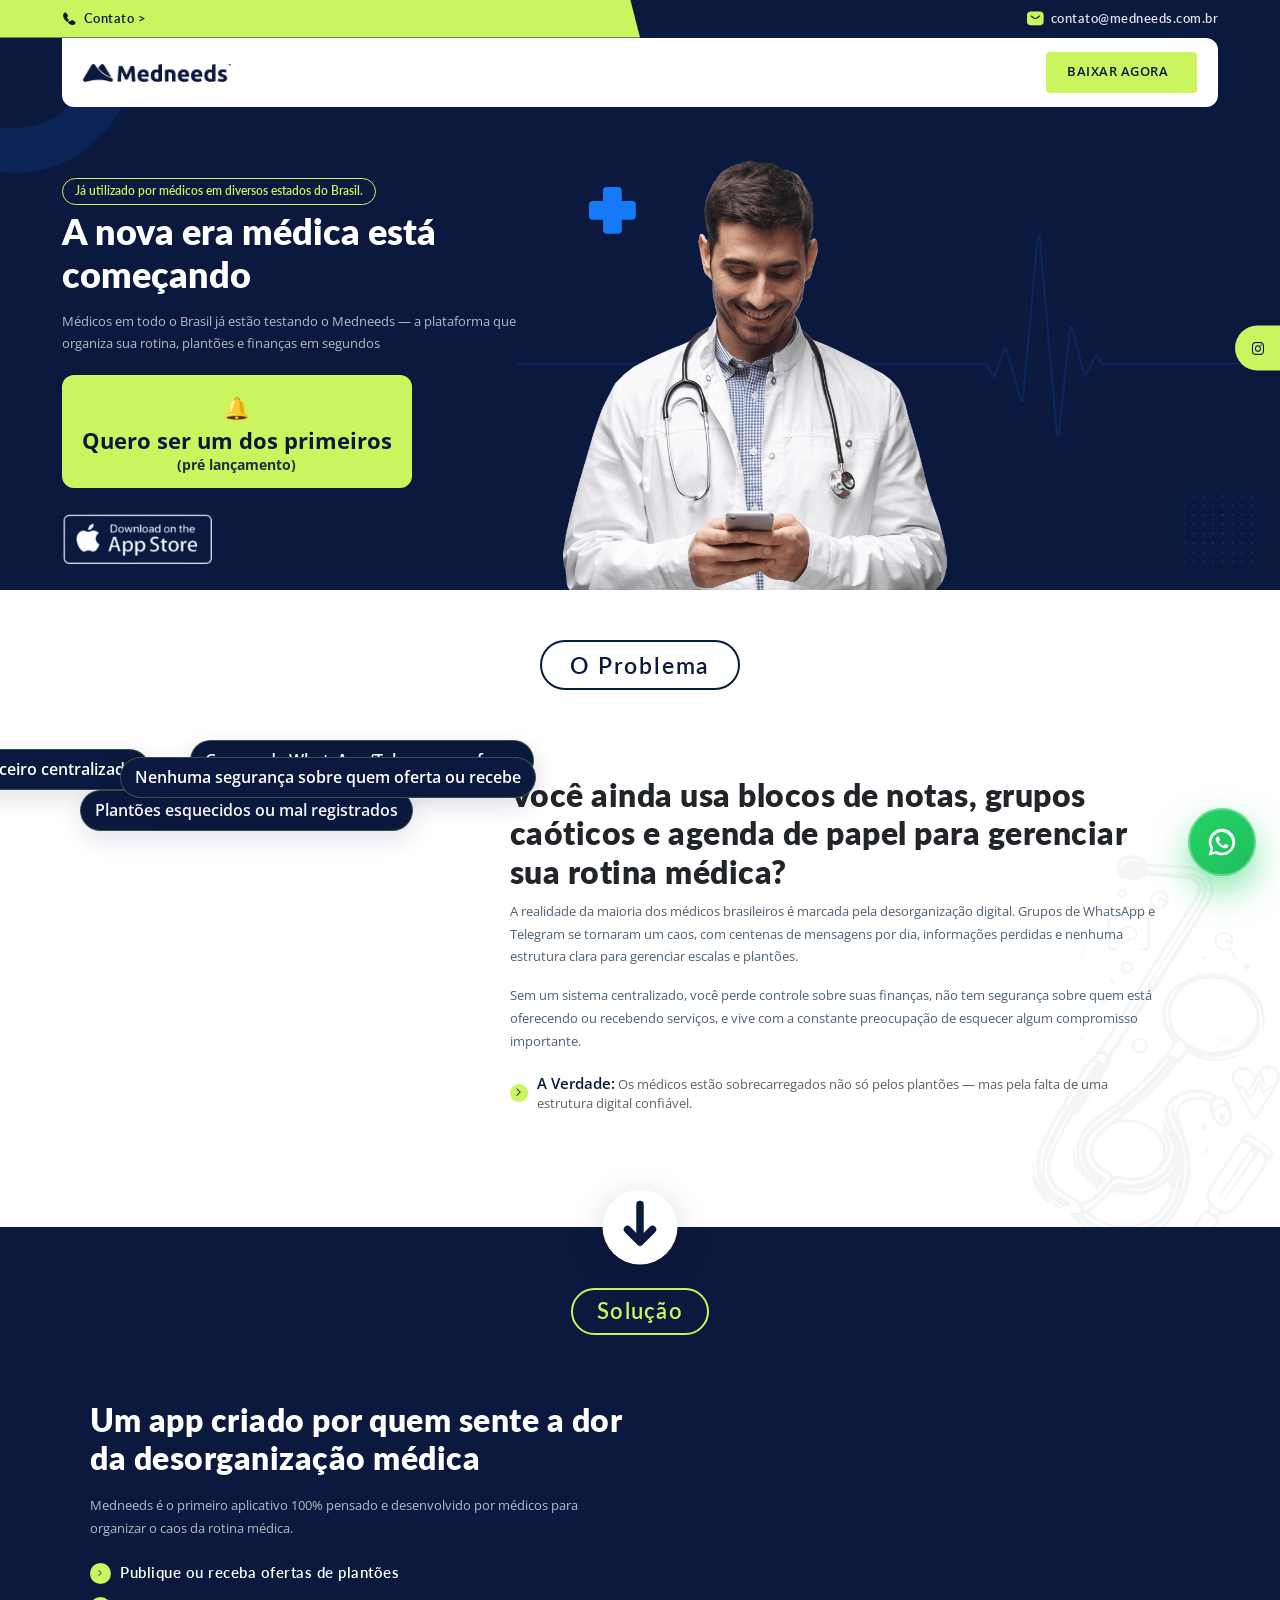
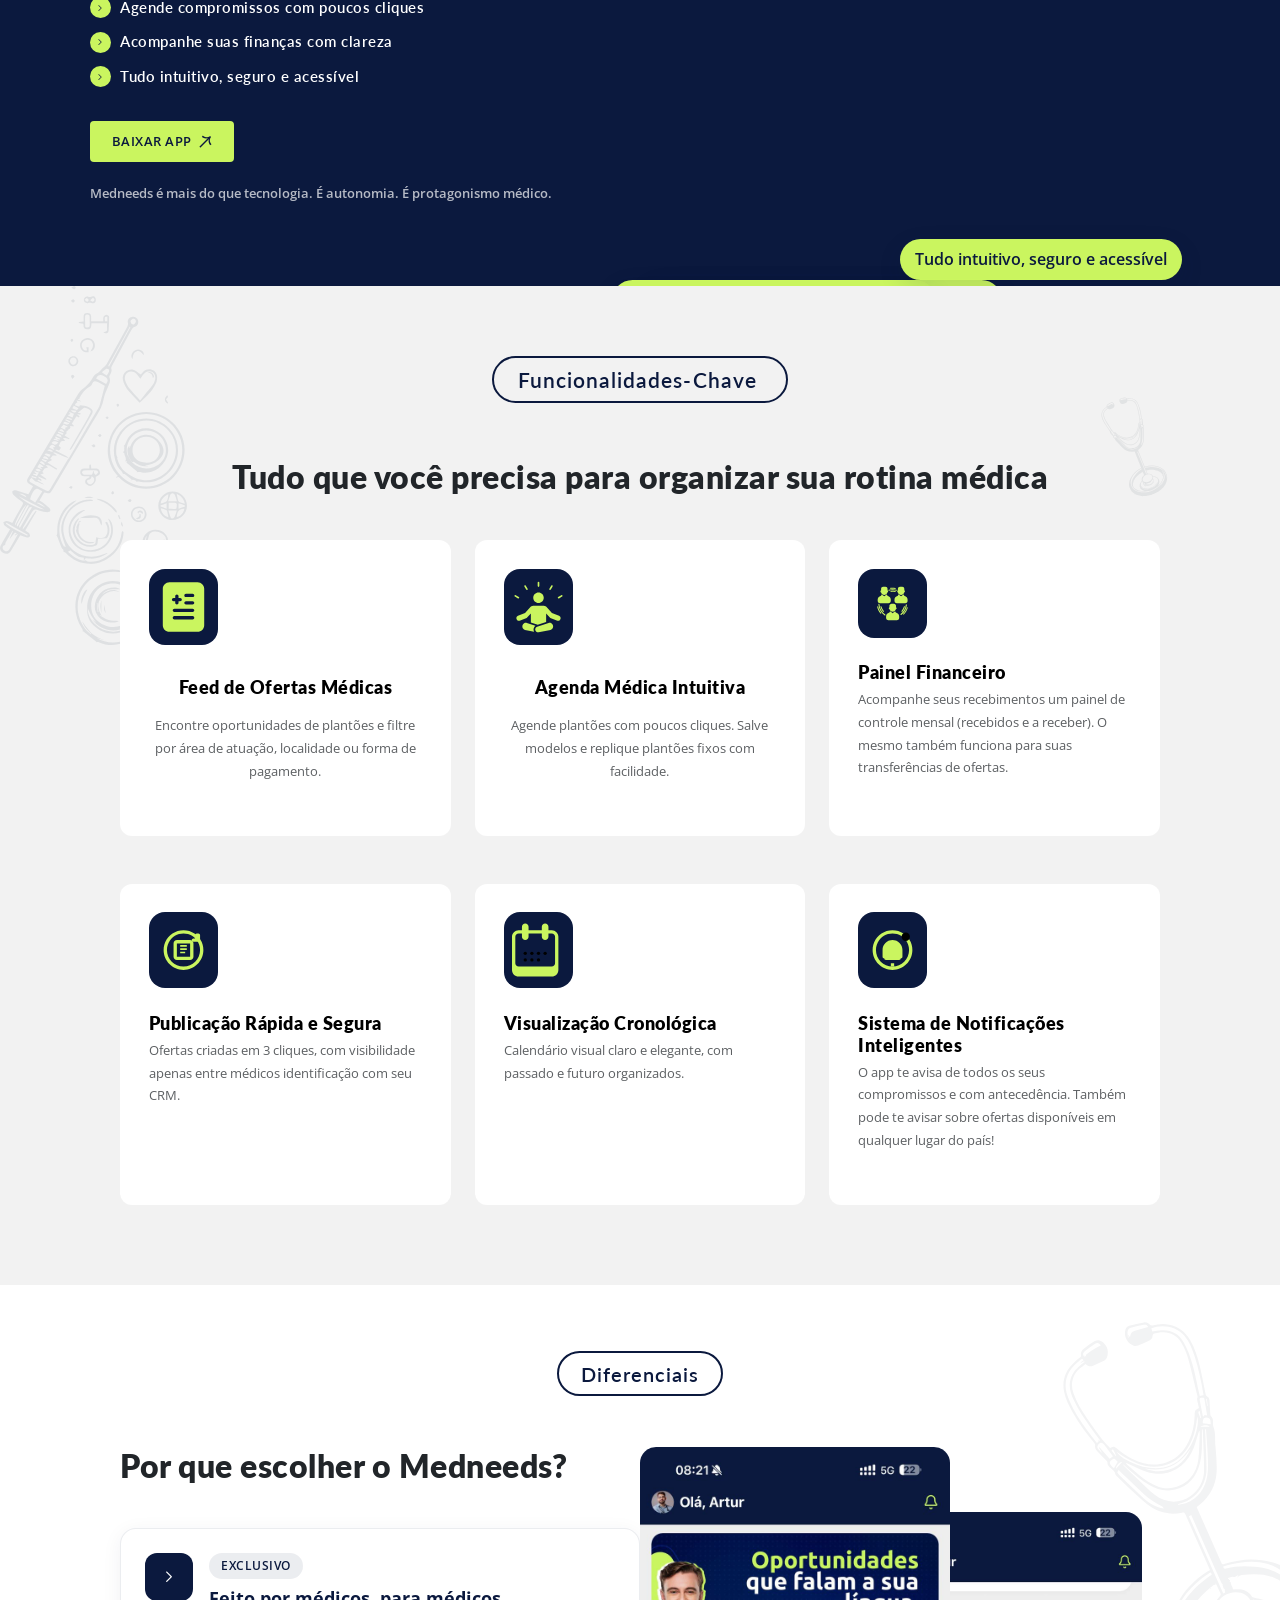
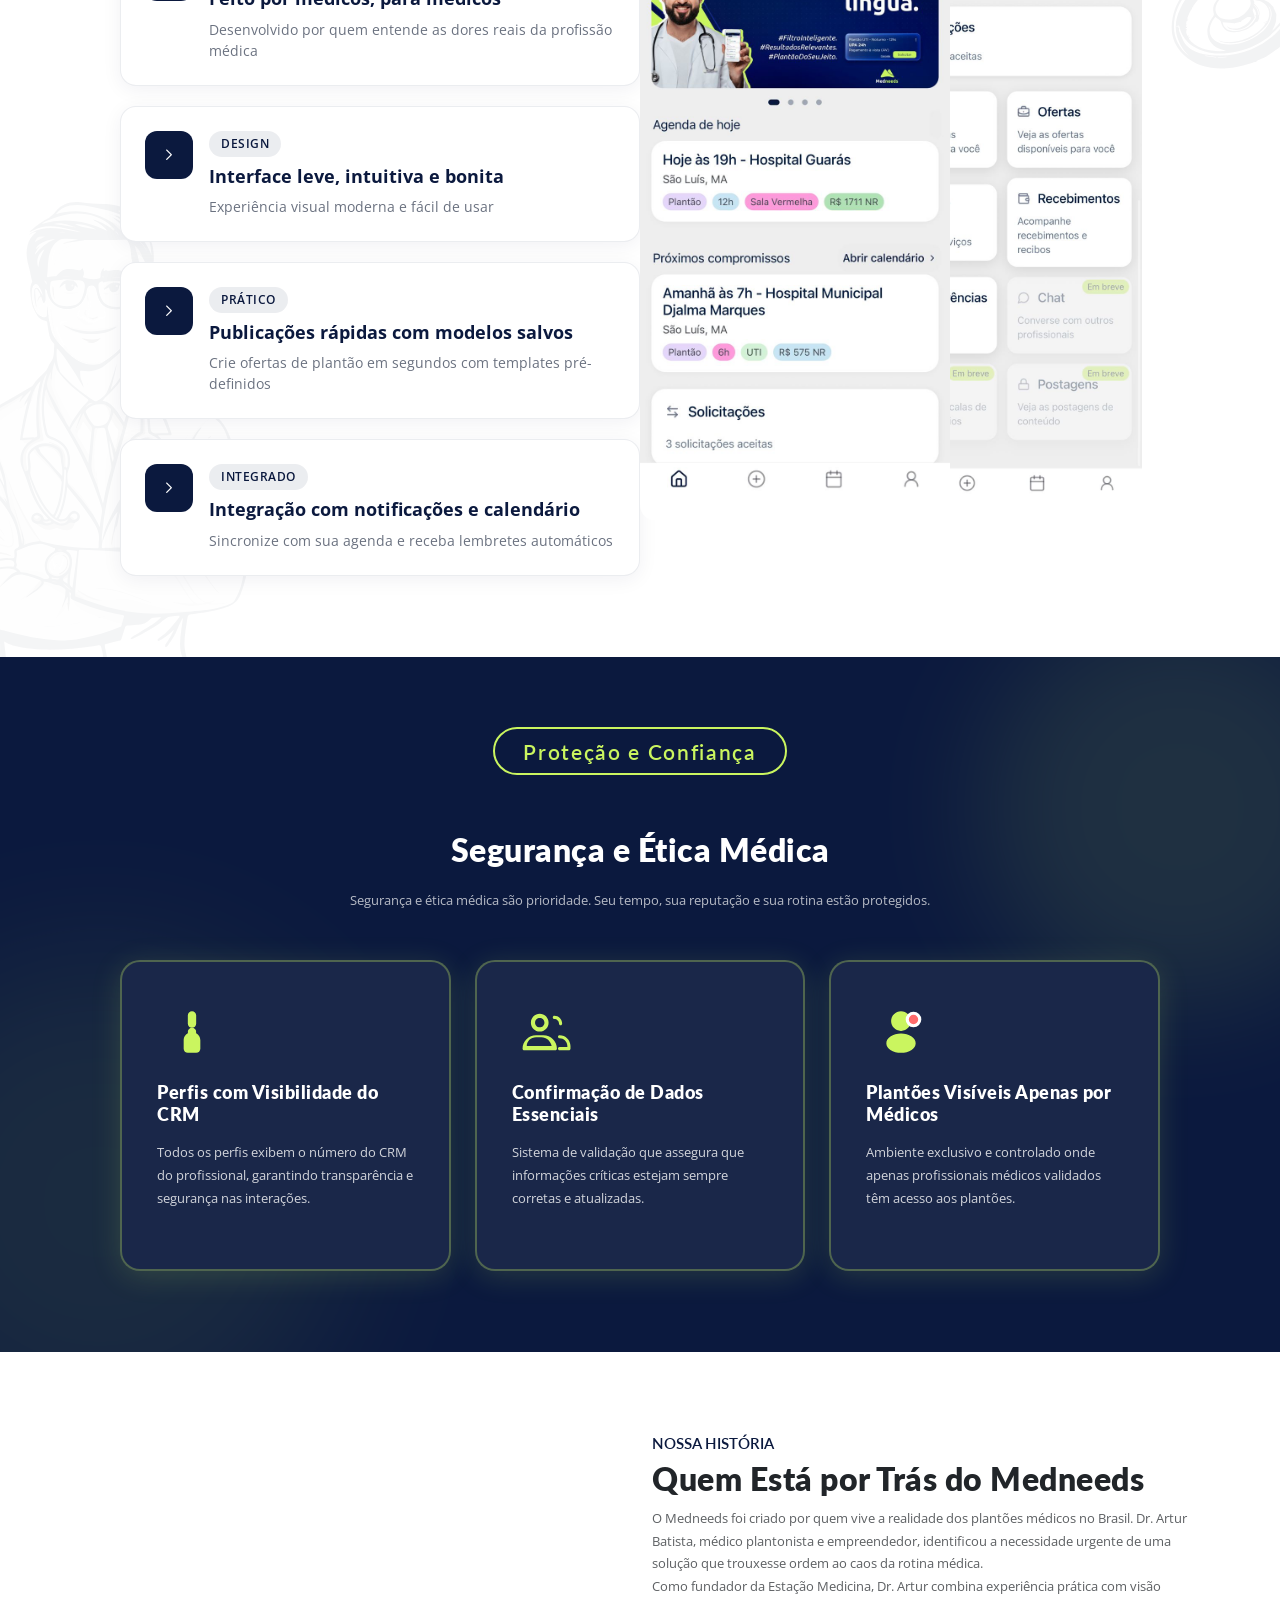
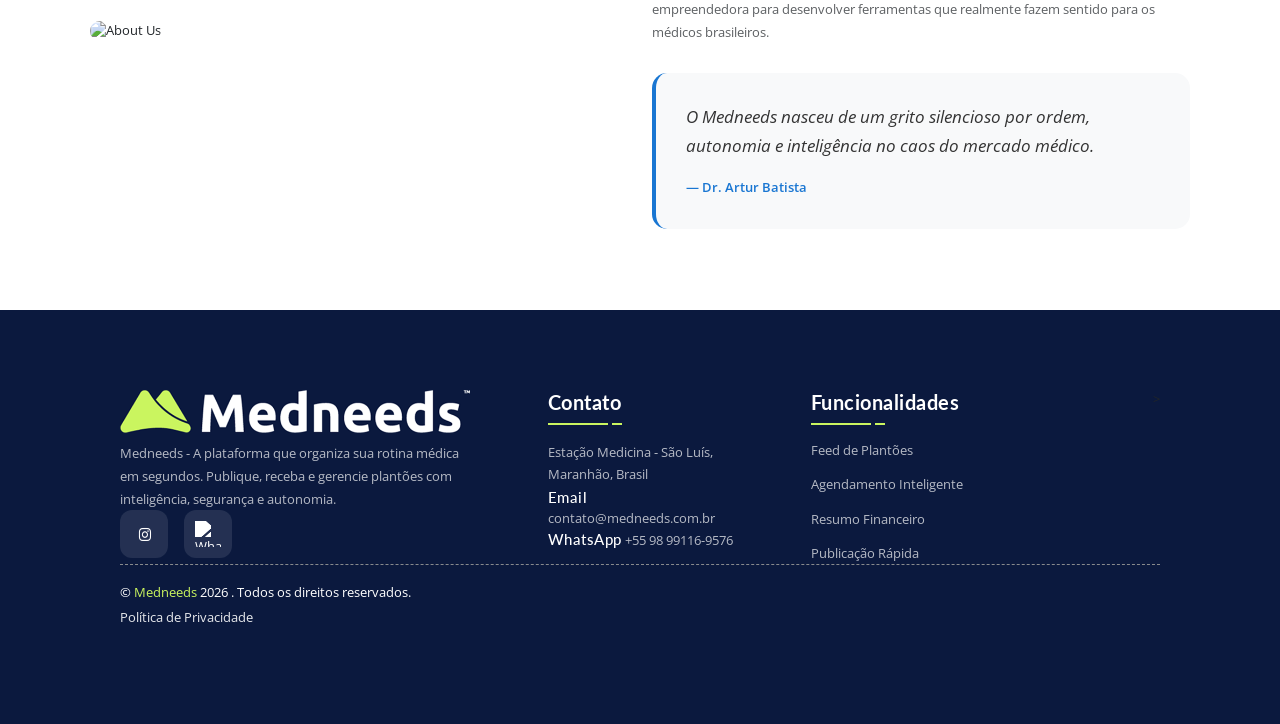
==== medneeds-fer/index.html @ 1cf584bd "Initial commit" ====
<!DOCTYPE html>
<html lang="en">
  <head>
    <meta charset="UTF-8" />
    <meta name="viewport" content="width=device-width, initial-scale=1.0" />
    <title>MedNeeds</title>

    <!-- Favicon -->
    <link rel="icon" type="image/png" href="assets/new/fav.png" />
    <link rel="shortcut icon" type="image/png" href="assets/new/fav.png" />
    <!-- <link rel="apple-touch-icon" href="assets/new/logo.png" /> -->

    <!-- libraries CSS -->
    <link rel="stylesheet" href="assets/icon/flaticon_err.css" />
    <link rel="stylesheet" href="assets/vendor/bootstrap/bootstrap.min.css" />
    <link rel="stylesheet" href="assets/vendor/splide/splide.min.css" />
    <link rel="stylesheet" href="assets/vendor/swiper/swiper-bundle.min.css" />
    <link rel="stylesheet" href="assets/vendor/animate-wow/animate.min.css" />
    <link rel="stylesheet" href="assets/vendor/slim-select/slimselect.css" />

    <!-- custom CSS -->
    <link rel="stylesheet" href="assets/css/style.css" />
    <link rel="stylesheet" href="assets/css/custom-overrides.css" />
  </head>

  <body>
    <div class="preloader" id="preloader">
      <div class="loader"></div>
    </div>

    <!-- SIDEBAR SECTION START -->
    <div class="ul-sidebar">
      <!-- header -->
      <div class="ul-sidebar-header">
        <div class="ul-sidebar-header-logo">
          <a href="index.html">
            <img src="assets/new/logo2.png" alt="logo" class="logo" />
          </a>
        </div>
        <!-- sidebar closer -->
        <button class="ul-sidebar-closer">
          <i class="flaticon-close"></i>
        </button>
      </div>

      <div class="ul-sidebar-header-nav-wrapper d-block d-lg-none"></div>

      <!-- sidebar content -->
      <div>
        <div class="ul-sidebar-txt-block">
          <span class="title ul-sidebar-footer-title">About Us</span>
          <p class="descr">
            Lorem ipsum dolor sit amet consectetur adipisicing elit. Enim odio
            eveniet ex dicta beatae, repellat voluptatibus ratione alias modi
            maxime, quaerat sed iste nihil molestiae numquam unde fuga qui
            velit!
          </p>
        </div>

        <div class="ul-sidebar-txt-block">
          <span class="title ul-sidebar-footer-title">Location</span>
          <p class="descr">
            <i class="flaticon-pin"></i
            ><span>123 Main Street, New York, NY 10012</span>
          </p>
        </div>

        <div class="ul-sidebar-txt-block">
          <span class="title ul-sidebar-footer-title">Contact Us</span>
          <p class="descr">
            <i class="flaticon-call"></i
            ><a href="tel:1234567890">123-456-7890</a>
          </p>
        </div>
      </div>

      <!-- sidebar footer -->
      <div class="ul-sidebar-footer">
        <span class="ul-sidebar-footer-title">Follow us</span>

        <div class="ul-sidebar-footer-social">
          <a href="#"><i class="flaticon-facebook"></i></a>
          <a href="#"><i class="flaticon-twitter"></i></a>
          <a href="#"><i class="flaticon-instagram"></i></a>
          <a href="#"><i class="flaticon-youtube"></i></a>
        </div>
      </div>
    </div>
    <!-- SIDEBAR SECTION END -->

    <!-- SEARCH MODAL SECTION START -->
    <div class="ul-search-form-wrapper flex-grow-1 flex-shrink-0">
      <button class="ul-search-closer"><i class="flaticon-close"></i></button>

      <form action="#" class="ul-search-form">
        <div class="ul-search-form-right">
          <input
            type="search"
            name="search"
            id="ul-search"
            placeholder="Search Here"
          />
          <button type="submit">
            <span class="icon"><i class="flaticon-search"></i></span>
          </button>
        </div>
      </form>
    </div>
    <!-- SEARCH MODAL SECTION END -->

    <!-- HEADER SECTION START -->
    <header class="ul-header">
      <div class="ul-header-top">
        <div class="ul-header-container">
          <div class="row align-items-center gy-2">
            <div class="col-md-7 col-sm-5">
              <div class="ul-header-top-infos">
                <span class="ul-header-top-info" style="color: #0b193e">
                  <i class="flaticon-call" style="color: #0b193e"></i>
                  <span class="txt">
                    <span class="title">Contato</span>
                   
                    >
                  </span>
                </span>
              </div>
            </div>

            <!-- header top right -->
            <div class="col-md-5 col-7 d-none d-sm-block">
              <div
                class="ul-header-top-infos justify-content-sm-end justify-content-center"
              >
                <span class="ul-header-top-info ul-header-top-email">
                  <i class="flaticon-envelope" style="color: #caf55f"></i>
                  <span class="txt">
                    <span class="value"
                      ><a href="mailto:contato@medneeds.com.br" class="value"
                        >contato@medneeds.com.br</a
                      ></span
                    >
                  </span>
                </span>
              </div>
            </div>
          </div>
        </div>
      </div>

      <div class="ul-header-bottom ul-header-container to-be-sticky">
        <div class="ul-header-bottom-content">
          <div class="ul-header-bottom-left">
            <div class="logo-container">
              <a href="index.html" class="d-inline-block"
                ><img src="assets/new/logo2.png" alt="logo" class="logo"
              /></a>
            </div>
          </div>

          <div class="ul-header-bottom-right">
            <a
              href="#"
              class="ul-btn custom-download-btn download-trigger"
              style="background: #caf55f; border-color: #caf55f; color: #0b193e"
              >BAIXAR AGORA <i class="flaticon-top-right"></i
            ></a>
            <style>
              .custom-download-btn:hover {
                background: #0b193e !important;
                color: #caf55f !important;
                border-color: #0b193e !important;
              }
              .custom-download-btn:hover i {
                color: #caf55f !important;
              }
              .custom-download-btn i {
                color: #0b193e;
                transition: color 0.2s;
              }
              .banner-cta-button {
                animation: bannerPulse 2.8s ease-in-out infinite;
                transform-origin: center;
              }
              .banner-cta-button:hover {
                animation-play-state: paused;
              }
              @keyframes bannerPulse {
                0% {
                  transform: scale(1);
                  box-shadow: 0 0 0 rgba(202, 245, 95, 0.2);
                }
                50% {
                  transform: scale(1.05);
                  box-shadow: 0 10px 20px rgba(202, 245, 95, 0.25);
                }
                100% {
                  transform: scale(1);
                  box-shadow: 0 0 0 rgba(202, 245, 95, 0.2);
                }
              }
            </style>
          </div>
        </div>
      </div>
    </header>
    <!-- HEADER SECTION END -->

    <main>
      <!-- 1 SECTION START -->
      <section class="ul-banner">
        <div class="ul-header-container">
          <div class="ul-banner-content">
            <div class="row align-items-center">
              <!-- banner txt -->
              <div class="col-xl-5 col-lg-6">
                <div class="ul-banner-txt">
                  <span class="ul-section-sub-title2"
                    >Já utilizado por médicos em diversos estados do
                    Brasil.</span
                  >
                  <h1
                    class="ul-banner-title"
                    style="font-size: clamp(24px, 2.8vw, 54px) !important"
                  >
                    A nova era médica está começando
                  </h1>
                  <p class="ul-banner-descr" style="margin-bottom: 20px">
                    Médicos em todo o Brasil já estão testando o Medneeds — a
                    plataforma que organiza sua rotina, plantões e finanças em
                    segundos
                  </p>
                  <div
                    class="banner-cta-container"
                    style="
                      display: flex;
                      flex-direction: column;
                      gap: 15px;
                      align-items: flex-start;
                    "
                  >
 <a
  href="#"
  class="download-trigger banner-cta-button"
  style="
    background: #cbf55f;
    color: #0b193e;
    padding: 14px 18px;
    border-radius: 12px;
    font-weight: 700;
    font-size: 16px;
    text-decoration: none;
    display: inline-flex;
    flex-direction: column;
    align-items: center;
    justify-content: center;
    gap: 4px;
    transition: all 0.3s ease;
    border: 2px solid #cbf55f;
    margin: 0;
  "
  onmouseover="this.style.background='#0b193e'; this.style.color='#cbf55f'; this.style.borderColor='#0b193e';"
  onmouseout="this.style.background='#cbf55f'; this.style.color='#0b193e'; this.style.borderColor='#cbf55f';"
>
  <span style="font-size: 22px;">🔔</span>

  <span style="font-weight: 700; font-size: 22px; line-height: 1.1; text-align: center;">
    Quero ser um dos primeiros
  </span>

  <span style="font-size: 14px; opacity: 0.9; margin-top: 2px; line-height: 1;">
    (pré lançamento)
  </span>
</a>


                    <div style="display: flex; gap: 10px">
                      <a
                        href="#"
                        class="download-trigger"
                        style="border-radius: 20px; width: 150px"
                        ><img
                          src="assets/new/apple.png"
                          alt="Apple Store"
                          style="width: 100%; height: auto"
                        />
                      </a>
                      <!-- <a
                        href="#"
                        class="download-trigger"
                        style="border-radius: 10px; width: 150px"
                        ><img
                          src="assets/new/google.png"
                          alt="Google Play"
                          style="width: 100%; height: auto"
                        />
                      </a> -->
                    </div>
                  </div>
                </div>
              </div>

              <!-- banner img -->
              <div class="col-xxl-5 col-xl-4 col-lg-5">
                <div class="ul-banner-img">
                  <img src="assets/new/medico3.png" alt="Image" />
                  <img
                    src="assets/new/logo4.png"
                    alt="Logo"
                    class="banner-logo-watermark layer-1"
                  />
                  <img
                    src="assets/new/logo4.png"
                    alt="Logo"
                    class="banner-logo-watermark layer-2"
                  />
                  <img
                    src="assets/new/logo4.png"
                    alt="Logo"
                    class="banner-logo-watermark layer-3"
                  />
                </div>
              </div>

              <!-- banner review slider -->
              <!-- <div class="col-xxl-2 col-xl-3 col-12 align-self-start">
                <div class="ul-banner-reviews position-relative">
                  <div class="ul-banner-reviews-slider swiper">
                    <div class="swiper-wrapper">
                      <div class="swiper-slide">
                        <div class="ul-banner-review">
                          <p class="ul-banner-review-descr">
                            My mission is to treat every patient with care,
                            respect, and the highest standard of medical
                            knowledge
                          </p>
                          <span class="ul-banner-review-author"
                            >Robel Roy .USY</span
                          >
                        </div>
                      </div>

                      <div class="swiper-slide">
                        <div class="ul-banner-review">
                          <p class="ul-banner-review-descr">
                            My mission is to treat every patient with care,
                            respect, and the highest standard of medical
                            knowledge
                          </p>
                          <span class="ul-banner-review-author"
                            >Robel Roy .USY</span
                          >
                        </div>
                      </div>
                    </div>
                  </div>
                </div>
              </div> -->
            </div>
          </div>
        </div>

        <!-- banner social -->
        <div class="ul-banner-socials d-none d-sm-flex">
          <a href="#"
            ><i class="flaticon-instagram" style="color: #0b193e"></i
          ></a>
        </div>

        <!-- vectors -->
        <div class="ul-banner-vectors">
          <img
            src="assets/img/banner-vector-1.svg"
            alt="Vector"
            class="vector-1 wow animate__fadeInDown"
          />
          <img
            src="assets/img/banner-vector-2.svg"
            alt="Vector"
            class="vector-2"
          />
          <img
            src="assets/img/banner-vector-3.svg"
            alt="Vector"
            class="vector-3 wow animate__fadeInRight"
          />
          <img
            src="assets/img/banner-vector-4.svg"
            alt="Vector"
            class="vector-4 wow animate__fadeInUp"
          />
        </div>
      </section>
      <!-- 1 SECTION END -->

      <!-- 2 SECTION START -->
      <section class="ul-about ul-section-spacing">
        <div class="ul-container">
          <div class="text-center problem-title-wrapper">
            <span class="ul-section-sub-title problem-title">O Problema</span>
          </div>
          <div class="row gx-0 gy-4">
            <!-- problem illustration -->
            <div class="col-md-4">
              <div class="problem-image-wrap">
                <img src="/assets/new/estressado.png" alt="" />
                <div
                  class="problem-float pos-1"
                  role="button"
                  tabindex="0"
                  style="top: -50px !important; left: 70px !important"
                >
                  Grupos de WhatsApp/Telegram confusos
                </div>
                <div
                  class="problem-float pos-2"
                  role="button"
                  tabindex="0"
                  style="top: 11% !important"
                >
                  Falta de organização nas escalas
                </div>
                <div
                  class="problem-float pos-3"
                  role="button"
                  tabindex="0"
                  style="top: -2% !important"
                >
                  Plantões esquecidos ou mal registrados
                </div>
                <div
                  class="problem-float pos-4"
                  role="button"
                  tabindex="0"
                  style="bottom: 40% !important"
                >
                  Nenhum controle financeiro centralizado
                </div>
                <div class="problem-float pos-5" role="button" tabindex="0">              
                  Nenhuma segurança sobre quem oferta ou recebe
                </div>
              </div>
            </div>

            <!-- text -->
            <div class="col-md-8">
              <div class="ul-about-txt">
                <h2 class="ul-section-title">
                  Você ainda usa blocos de notas, grupos caóticos e agenda de
                  papel para gerenciar sua rotina médica?
                </h2>
                <p class="ul-about-descr">
                  A realidade da maioria dos médicos brasileiros é marcada pela
                  desorganização digital. Grupos de WhatsApp e Telegram se
                  tornaram um caos, com centenas de mensagens por dia,
                  informações perdidas e nenhuma estrutura clara para gerenciar
                  escalas e plantões.
                </p>
                <p class="ul-about-descr">
                  Sem um sistema centralizado, você perde controle sobre suas
                  finanças, não tem segurança sobre quem está oferecendo ou
                  recebendo serviços, e vive com a constante preocupação de
                  esquecer algum compromisso importante.
                </p>

                <div class="ul-about-motto">
                  <i class="flaticon-right-arrow" style="color: #0b193e"></i>
                  <div>
                    <span class="title">A Verdade:</span> Os médicos estão
                    sobrecarregados não só pelos plantões — mas pela falta de
                    uma estrutura digital confiável.
                  </div>
                </div>
              </div>
            </div>
          </div>
        </div>

        <!-- connector arrow between Problema and Solução -->
        <div class="section-connector" aria-hidden="true">
          <svg
            class="arrow"
            viewBox="0 0 64 64"
            xmlns="http://www.w3.org/2000/svg"
          >
            <circle cx="32" cy="32" r="30" fill="#ffffff" />
            <path
              d="M32 14v28"
              stroke="#0B193E"
              stroke-width="6"
              stroke-linecap="round"
              class="arrow-line"
            />
            <path
              d="M22 34l10 10 10-10"
              fill="none"
              stroke="#0B193E"
              stroke-width="6"
              stroke-linecap="round"
              stroke-linejoin="round"
              class="arrow-head"
            />
          </svg>
        </div>

        <img
          src="assets/img/about-vector.svg"
          alt="vector"
          class="ul-about-vector"
        />
      </section>
      <!-- 2 SECTION END -->

      <!-- 3 CALL SECTION START -->
      <section
        class="ul-1-video-call ul-inner-video-call ul-section-spacing pb-0"
      >
        <div class="ul-2-container">
          <div class="text-center solution-title-wrapper">
            <span class="ul-section-sub-title2 solution-title">Solução</span>
          </div>
          <div class="row row-cols-lg-2 row-cols-1 align-items-end gy-4">
            <!-- text -->
            <div class="col">
              <div class="ul-inner-video-call-txt ul-section-spacing pt-0">
                <h2 class="ul-section-title">
                  Um app criado por quem sente a dor da desorganização médica
                </h2>
                <p class="ul-section-descr">
                  Medneeds é o primeiro aplicativo 100% pensado e desenvolvido
                  por médicos para organizar o caos da rotina médica.
                </p>

                <ul class="ul-inner-video-call-features ul-2-about-list">
                  <li>
                    <i class="flaticon-right-arrow" style="color: #0b193e"></i
                    >Publique ou receba ofertas de plantões
                  </li>
                  <li>
                    <i class="flaticon-right-arrow" 
                    style="top: 6%;
                           right: -10px;
                          color: #0b193e"
                          ></i
                    >Agende compromissos com poucos cliques
                  </li>
                  <li>
                    <i class="flaticon-right-arrow" style="color: #0b193e"></i
                    >Acompanhe suas finanças com clareza
                  </li>
                  <li>
                    <i class="flaticon-right-arrow" style="color: #0b193e"></i
                    >Tudo intuitivo, seguro e acessível
                  </li>
                </ul>

                <div class="ul-inner-video-call-btns">
                  <a
                    href="#"
                    class="ul-btn btn-1 download-trigger"
                    style="color: #0b193e"
                    >BAIXAR APP <i class="flaticon-arrow-up-right"></i
                  ></a>
                </div>

                <p
                  class="ul-section-descr"
                  style="margin-top: 20px; font-weight: 600"
                >
                  Medneeds é mais do que tecnologia. É autonomia. É protagonismo
                  médico.
                </p>
              </div>
            </div>

            <!-- img desktop -->
            <div class="col d-none d-lg-block">
              <div class="problem-image-wrap">
                <img src="/assets/new/happy.png" alt="" style="width: 500px" />
                <div class="problem-float-2 pos-1" role="button" tabindex="0">
                  Publique ou receba ofertas de plantões
                </div>
                <div class="problem-float-2 pos-2" role="button" tabindex="0">
                  Agende compromissos com poucos cliques
                </div>
                <div class="problem-float-2 pos-3" role="button" tabindex="0">
                  Acompanhe suas finanças com clareza
                </div>
                <div class="problem-float-2 pos-4" role="button" tabindex="0">
                  Tudo intuitivo, seguro e acessível
                </div>
              </div>
            </div>

            <!-- img mobile (carousel) -->
            <div class="col d-block d-lg-none">
              <div class="problem-image-wrap">
                <img src="/assets/new/happy.png" alt="" />
                <div class="problem-float-2 pos-1" role="button" tabindex="0">
                  Publique ou receba ofertas de plantões
                </div>
                <div class="problem-float-2 pos-2" role="button" tabindex="0">
                  Agende compromissos com poucos cliques
                </div>
                <div class="problem-float-2 pos-3" role="button" tabindex="0">
                  Acompanhe suas finanças com clareza
                </div>
                <div class="problem-float-2 pos-4" role="button" tabindex="0">
                  Tudo intuitivo, seguro e acessível
                </div>
              </div>
            </div>
          </div>
        </div>
      </section>
      <!-- 3 CALL SECTION END -->

      <!-- 4 SECTION START -->
      <section class="ul-services ul-section-spacing">
        <div class="ul-container">
          <div class="text-center features-title-wrapper">
            <span class="ul-section-sub-title features-title"
              >Funcionalidades-Chave</span
            >
          </div>
          <!-- section heading -->
          <div class="ul-section-heading text-center justify-content-center">
            <div class="left">
              <h2 class="ul-section-title">
                Tudo que você precisa para organizar sua rotina médica
              </h2>
            </div>
          </div>

          <!-- features grid -->
          <div class="row gy-5">
            <!-- First row - 3 items -->
            <div class="col-lg-4 col-md-6">
              <div class="ul-service ul-service-feature text-center">
                <div
                  class="ul-service-icon mb-4"
                  style="
                    background: #0b193e;
                    border-radius: 16px;
                    display: inline-flex;
                  "
                >
                  <svg
                    fill="none"
                    height="60"
                    viewBox="0 0 64 64"
                    width="60"
                    xmlns="http://www.w3.org/2000/svg"
                  >
                    <path
                      clip-rule="evenodd"
                      d="m15 2c-4.4183 0-8 3.58172-8 8v44c0 4.4183 3.5817 8 8 8h34c4.4183 0 8-3.5817 8-8v-44c0-4.41828-3.5817-8-8-8zm30 16c0 1.1046-.8954 2-2 2h-8c-1.1046 0-2-.8954-2-2s.8954-2 2-2h8c1.1046 0 2 .8954 2 2zm-17 7c1.1046 0 2-.8954 2-2s-.8954-2-2-2h-2v-2c0-1.1046-.8954-2-2-2s-2 .8954-2 2v2h-2c-1.1046 0-2 .8954-2 2s.8954 2 2 2h2v2c0 1.1046.8954 2 2 2s2-.8954 2-2v-2zm15 4c1.1046 0 2-.8954 2-2s-.8954-2-2-2h-8c-1.1046 0-2 .8954-2 2s.8954 2 2 2zm2 7c0 1.1046-.8954 2-2 2h-22c-1.1046 0-2-.8954-2-2s.8954-2 2-2h22c1.1046 0 2 .8954 2 2zm-2 11c1.1046 0 2-.8954 2-2s-.8954-2-2-2h-22c-1.1046 0-2 .8954-2 2s.8954 2 2 2z"
                      fill="rgb(0,0,0)"
                      fill-rule="evenodd"
                    />
                  </svg>
                </div>
                <div class="ul-service-txt">
                  <h3 class="ul-service-title mb-3">
                    <a href="#feed">Feed de Ofertas Médicas</a>
                  </h3>
                  <p class="ul-service-descr">
                    Encontre oportunidades de plantões e filtre por área de
                    atuação, localidade ou forma de pagamento.
                  </p>
                </div>
              </div>
            </div>

            <div class="col-lg-4 col-md-6">
              <div class="ul-service ul-service-feature text-center">
                <div
                  class="ul-service-icon mb-4"
                  style="
                    background: #0b193e;
                    border-radius: 16px;
                    display: inline-flex;
                  "
                >
                  <svg
                    clip-rule="evenodd"
                    fill-rule="evenodd"
                    stroke-linejoin="round"
                    stroke-miterlimit="2"
                    viewBox="0 0 510 510"
                    width="60"
                    height="60"
                    xmlns="http://www.w3.org/2000/svg"
                  >
                    <path
                      d="m247.656 426.38-66.246-22.15v-85.539l-40.484 42.341-67.328 25.739c-6.9 2.279-14.462 1.303-20.558-2.653-6.096-3.955-10.069-10.463-10.8-17.693l-.125-1.233c-1.097-10.852 5.272-21.077 15.496-24.877l68.193-28.649 53.777-58.242c11.807-11.807 25.825-10.611 41.038-10.611h68.762c15.213 0 29.231-1.196 41.038 10.611l53.777 58.242 68.193 28.649c10.224 3.8 16.593 14.025 15.496 24.877l-.125 1.233c-.731 7.23-4.704 13.738-10.8 17.693-6.096 3.956-13.658 4.932-20.558 2.653l-67.328-25.739-40.484-42.341v80.628zm7.344-311.561c27.892 0 50.537 22.645 50.537 50.537s-22.645 50.537-50.537 50.537-50.537-22.645-50.537-50.537 22.645-50.537 50.537-50.537zm-46.035 367.816c1.023 3.817 2.525 7.387 4.426 10.657l-88.393-18.004c-8.89-2.382-16.47-8.198-21.072-16.169s-5.849-17.444-3.467-26.334 8.199-16.471 16.169-21.073c7.971-4.602 17.444-5.849 26.334-3.467l82.584 27.613c-14.34 10.354-21.399 28.796-16.601 46.7v.002c.007.025.014.05.02.075zm185.889-49.85c2.382 8.89 1.135 18.363-3.467 26.334s-12.182 13.787-21.072 16.169l-113.954 23.211c-14.246 2.738-28.186-5.993-31.941-20.005l-.02-.077c-3.755-14.012 3.953-28.544 17.658-33.295l110.293-36.877c8.89-2.382 18.363-1.135 26.334 3.467 7.97 4.602 13.787 12.183 16.169 21.073zm-131.829-378.955c0 4.415-3.585 8-8 8-4.416 0-8-3.585-8-8v-34.83c0-4.415 3.584-8 8-8 4.415 0 8 3.585 8 8zm-112.595 25.881c2.205 3.825.889 8.721-2.936 10.926-3.826 2.205-8.721.889-10.926-2.936l-17.39-30.173c-2.205-3.826-.89-8.722 2.936-10.926 3.825-2.205 8.721-.889 10.926 2.936zm-84.528 78.719c3.822 2.209 5.132 7.107 2.923 10.929-2.21 3.823-7.107 5.133-10.93 2.923l-30.173-17.44c-3.823-2.209-5.132-7.107-2.923-10.929 2.21-3.823 7.107-5.133 10.93-2.923zm307.525-70.721c-2.209 3.823-7.107 5.133-10.929 2.923-3.823-2.209-5.133-7.107-2.923-10.93l17.44-30.173c2.209-3.822 7.106-5.132 10.929-2.922 3.823 2.209 5.133 7.107 2.923 10.929zm78.732 84.57c-3.821 2.213-8.719.906-10.931-2.915-2.213-3.821-.906-8.719 2.915-10.932l30.123-17.439c3.821-2.213 8.72-.906 10.932 2.915s.906 8.719-2.915 10.931z"
                    />
                  </svg>
                </div>
                <div class="ul-service-txt">
                  <h3 class="ul-service-title mb-3">
                    <a href="#agendamento">Agenda Médica Intuitiva </a>
                  </h3>
                  <p class="ul-service-descr">
                    Agende plantões com poucos cliques. Salve modelos e replique
                    plantões fixos com facilidade.
                  </p>
                </div>
              </div>
            </div>

            <!-- single service -->
            <div class="col-12 col-md-6 col-lg-4">
              <div class="ul-service">
                <div
                  class="ul-service-icon"
                  style="
                    background: #0b193e;
                    border-radius: 16px;
                    display: inline-flex;
                  "
                >
                  <svg
                    id="Layer_1"
                    enable-background="new 0 0 50 50"
                    height="39"
                    viewBox="0 0 50 50"
                    width="35"
                    xmlns="http://www.w3.org/2000/svg"
                  >
                    <g>
                      <path
                        d="m8.7 9.2c.5 2 2.3 3.5 4.5 3.5 2.1 0 4-1.5 4.5-3.5.6-.2 1.1-.9 1.1-1.6s-.4-1.2-.9-1.5v-1.9c0-1.7-1.3-3-3-3h-3.2c-1.7 0-3 1.3-3 3v1.9c-.7.4-1 .9-1 1.6s.4 1.3 1 1.5z"
                      />
                      <path
                        d="m7.1 24.6h12.2c1.5 0 2.8-1 3.1-2.5.1-.7.2-1.5.2-2.1 0-3.2-1.6-5.3-4.8-6.2l-.6-1.2c-.1-.2-.3-.3-.5-.4-.2 0-.5 0-.6.2l-2.9 2.4-2.9-2.4c-.2-.1-.4-.2-.6-.2s-.4.2-.5.4l-.6 1.2c-3.1.9-4.8 3-4.8 6.2 0 .7.1 1.4.2 2.1.3 1.5 1.6 2.5 3.1 2.5z"
                      />
                      <path
                        d="m32.7 9.2c.5 2 2.3 3.5 4.5 3.5 2.1 0 4-1.5 4.5-3.5.6-.2 1.1-.9 1.1-1.6s-.4-1.2-.9-1.5v-1.9c0-1.7-1.3-3-3-3h-3.2c-1.6 0-3 1.3-3 3v1.9c-.6.3-1 .9-1 1.5-.1.8.3 1.4 1 1.6z"
                      />
                      <path
                        d="m41.2 12.6c-.1-.2-.3-.3-.5-.4-.2 0-.5 0-.6.2l-2.9 2.4-2.9-2.4c-.2-.1-.4-.2-.6-.2s-.4.2-.5.4l-.6 1.2c-3.2.9-4.8 3-4.8 6.2 0 .7.1 1.4.2 2.1.3 1.5 1.6 2.5 3.1 2.5h12.2c1.5 0 2.8-1 3.1-2.5.1-.7.2-1.5.2-2.1 0-3.2-1.6-5.3-4.8-6.2z"
                      />
                      <path
                        d="m29.8 37.9-.6-1.2c-.1-.2-.3-.3-.5-.4-.2 0-.5 0-.6.2l-2.9 2.5-2.9-2.4c-.2-.1-.4-.2-.6-.2s-.4.2-.5.4l-.6 1.2c-3.2.9-4.8 3-4.8 6.2 0 .7.1 1.4.2 2.1.3 1.5 1.6 2.5 3.1 2.5h12.2c1.5 0 2.8-1 3.1-2.5.1-.7.2-1.5.2-2.1 0-3.3-1.6-5.4-4.8-6.3z"
                      />
                      <path
                        d="m20.6 28.3v1.9c-.5.3-.9.8-.9 1.5s.4 1.3 1.1 1.6c.5 2 2.3 3.5 4.5 3.5s4-1.5 4.5-3.5c.6-.2 1.1-.9 1.1-1.6s-.4-1.2-.9-1.5v-1.9c0-1.6-1.3-3-3-3h-3.2c-1.9.1-3.2 1.4-3.2 3z"
                      />
                      <path
                        d="m6.3 26.1c0-.4-.4-.7-.8-.7s-.7.4-.7.8c.4 6.3 3.7 12.2 9 15.8.1.1.3.1.4.1.2 0 .5-.1.6-.3.2-.3.1-.8-.2-1-4.8-3.4-7.9-8.9-8.3-14.7z"
                      />
                      <path
                        d="m44.8 26.2c-.4-.1-.8.3-.8.7-.5 5.2-3.2 10-7.4 13.2-.3.2-.4.7-.1 1.1.1.2.4.3.6.3s.3 0 .5-.2c4.5-3.4 7.4-8.6 8-14.2-.1-.5-.4-.9-.8-.9z"
                      />
                      <path
                        d="m20.1 6.8c3.3-.9 6.9-.9 10.2 0h.2c.3 0 .6-.2.7-.5.1-.4-.1-.8-.5-.9-3.6-1-7.4-1-11 0-.4.1-.6.5-.5.9s.5.6.9.5z"
                      />
                      <path
                        d="m28.7 8.7h.2c.3 0 .7-.2.7-.6.1-.4-.2-.8-.6-.9-2-.4-4.2-.5-6.3-.2-.4.1-.7.4-.7.8s.4.7.8.6c2-.2 4-.1 5.9.3z"
                      />
                      <path
                        d="m22.5 4.1c2.1-.3 4.3-.2 6.4.2h.1c.4 0 .7-.3.7-.6.1-.4-.2-.8-.6-.9-2.3-.4-4.6-.5-6.9-.2-.4.1-.7.4-.6.8.1.5.5.8.9.7z"
                      />
                      <path
                        d="m4.6 29.6c-.1-.4-.5-.7-.9-.6s-.7.5-.6.9c.8 3.4 2.4 6.7 4.6 9.4.1.2.4.3.6.3s.3-.1.5-.2c.3-.3.4-.7.1-1.1-2.1-2.4-3.5-5.5-4.3-8.7z"
                      />
                      <path
                        d="m8.2 28.9c-.4.1-.6.5-.5.9.7 2.6 2 4.9 3.7 7 .1.2.4.3.6.3s.3-.1.5-.2c.3-.3.4-.7.1-1.1-1.6-1.9-2.8-4-3.4-6.4-.2-.4-.6-.6-1-.5z"
                      />
                      <path
                        d="m46.3 30.4c-.4-.1-.8.1-.9.5-.9 3.2-2.7 6.3-5.1 8.7-.3.3-.3.8 0 1.1.1.1.3.2.5.2s.4-.1.5-.2c2.5-2.6 4.4-5.9 5.4-9.3.2-.5 0-.9-.4-1z"
                      />
                      <path
                        d="m41.3 29.3c-.6 2.4-1.8 4.5-3.4 6.4-.3.3-.2.8.1 1.1.1.1.3.2.5.2s.4-.1.6-.3c1.7-2.1 3-4.4 3.7-7 .1-.4-.1-.8-.5-.9-.5-.1-.9.1-1 .5z"
                      />
                    </g>
                  </svg>
                </div>
                <div class="ul-service-txt">
                  <h3 class="ul-service-title">
                    <a href="#financeiro">Painel Financeiro</a>
                  </h3>
                  <p class="ul-service-descr">
                    Acompanhe seus recebimentos um painel de controle mensal
                    (recebidos e a receber). O mesmo também funciona para suas
                    transferências de ofertas.
                  </p>
                </div>
              </div>
            </div>

            <!-- single service -->
            <div class="col-12 col-md-6 col-lg-4">
              <div class="ul-service">
                <div
                  class="ul-service-icon"
                  style="
                    background: #0b193e;
                    border-radius: 16px;
                    display: inline-flex;
                  "
                >
                  <svg
                    fill="none"
                    height="60"
                    viewBox="0 0 64 64"
                    width="60"
                    xmlns="http://www.w3.org/2000/svg"
                  >
                    <path
                      d="M32 8c-13.255 0-24 10.745-24 24s10.745 24 24 24 24-10.745 24-24S45.255 8 32 8zm0 44c-11.046 0-20-8.954-20-20S20.954 12 32 12s20 8.954 20 20-8.954 20-20 20z"
                      fill="rgb(0,0,0)"
                    />
                    <path
                      d="M40 20H24c-2.209 0-4 1.791-4 4v16c0 2.209 1.791 4 4 4h16c2.209 0 4-1.791 4-4V24c0-2.209-1.791-4-4-4zm0 20H24V24h16v16z"
                      fill="rgb(0,0,0)"
                    />
                    <path
                      d="M28 26h8v2h-8v-2zm0 4h8v2h-8v-2zm0 4h6v2h-6v-2z"
                      fill="rgb(0,0,0)"
                    />
                    <path
                      d="M48 12c-1.105 0-2 .895-2 2v4h-2c-1.105 0-2 .895-2 2s.895 2 2 2h6c1.105 0 2-.895 2-2v-6c0-1.105-.895-2-2-2z"
                      fill="rgb(0,0,0)"
                    />
                  </svg>
                </div>
                <div class="ul-service-txt">
                  <h3 class="ul-service-title">
                    <a href="#publicacao">Publicação Rápida e Segura</a>
                  </h3>
                  <p class="ul-service-descr">
                    Ofertas criadas em 3 cliques, com visibilidade apenas entre
                    médicos identificação com seu CRM.
                  </p>
                </div>
              </div>
            </div>

            <!-- single service -->
            <div class="col-12 col-md-6 col-lg-4">
              <div class="ul-service">
                <div
                  class="ul-service-icon"
                  style="
                    background: #0b193e;
                    border-radius: 16px;
                    display: inline-flex;
                  "
                >
                  <svg
                    fill="none"
                    height="60"
                    viewBox="0 0 64 64"
                    width="60"
                    xmlns="http://www.w3.org/2000/svg"
                  >
                    <path
                      d="M48 8h-4V4c0-2.209-1.791-4-4-4s-4 1.791-4 4v4H20V4c0-2.209-1.791-4-4-4s-4 1.791-4 4v4H8c-4.418 0-8 3.582-8 8v40c0 4.418 3.582 8 8 8h40c4.418 0 8-3.582 8-8V16c0-4.418-3.582-8-8-8zM8 12h4v4c0 2.209 1.791 4 4 4s4-1.791 4-4v-4h16v4c0 2.209 1.791 4 4 4s4-1.791 4-4v-4h4c2.209 0 4 1.791 4 4v8H4v-8c0-2.209 1.791-4 4-4zm40 40H8c-2.209 0-4-1.791-4-4V24h48v24c0 2.209-1.791 4-4 4z"
                      fill="rgb(0,0,0)"
                    />
                    <circle cx="16" cy="36" r="2" fill="rgb(0,0,0)" />
                    <circle cx="24" cy="36" r="2" fill="rgb(0,0,0)" />
                    <circle cx="32" cy="36" r="2" fill="rgb(0,0,0)" />
                    <circle cx="40" cy="36" r="2" fill="rgb(0,0,0)" />
                    <circle cx="16" cy="44" r="2" fill="rgb(0,0,0)" />
                    <circle cx="24" cy="44" r="2" fill="rgb(0,0,0)" />
                    <circle cx="32" cy="44" r="2" fill="rgb(0,0,0)" />
                  </svg>
                </div>
                <div class="ul-service-txt">
                  <h3 class="ul-service-title">
                    <a href="#calendario">Visualização Cronológica</a>
                  </h3>
                  <p class="ul-service-descr">
                    Calendário visual claro e elegante, com passado e futuro
                    organizados.
                  </p>
                </div>
              </div>
            </div>
            <div class="col-12 col-md-6 col-lg-4">
              <div class="ul-service">
                <div
                  class="ul-service-icon"
                  style="
                    background: #0b193e;
                    border-radius: 16px;
                    display: inline-flex;
                  "
                >
                  <svg
                    fill="none"
                    height="60"
                    viewBox="0 0 64 64"
                    width="60"
                    xmlns="http://www.w3.org/2000/svg"
                  >
                    <path
                      d="M32 8c-13.255 0-24 10.745-24 24s10.745 24 24 24 24-10.745 24-24S45.255 8 32 8zm0 44c-11.046 0-20-8.954-20-20S20.954 12 32 12s20 8.954 20 20-8.954 20-20 20z"
                      fill="rgb(0,0,0)"
                    />
                    <path
                      d="M32 20c-6.627 0-12 5.373-12 12v8c0 1.105.895 2 2 2h20c1.105 0 2-.895 2-2v-8c0-6.627-5.373-12-12-12zm8 20H24c-1.105 0-2 .895-2 2s.895 2 2 2h16c1.105 0 2-.895 2-2s-.895-2-2-2z"
                      fill="rgb(0,0,0)"
                    />
                    <path d="M30 48h4v4h-4v-4z" fill="rgb(0,0,0)" />
                    <circle cx="48" cy="16" r="5" fill="rgb(0,0,0)" />
                  </svg>
                </div>
                <div class="ul-service-txt">
                  <h3 class="ul-service-title">
                    <a href="#calendario"
                      >Sistema de Notificações Inteligentes</a
                    >
                  </h3>
                  <p class="ul-service-descr">
                    O app te avisa de todos os seus compromissos e com
                    antecedência. Também pode te avisar sobre ofertas
                    disponíveis em qualquer lugar do país!
                  </p>
                </div>
              </div>
            </div>
          </div>
        </div>

        <div class="ul-services-vectors">
          <img
            src="assets/img/service-vector-1.svg"
            alt="vector"
            class="ul-services-vector vector-1 wow animate__fadeInLeft"
          />
          <img
            src="assets/img/service-vector-2.svg"
            alt="vector"
            class="ul-services-vector vector-2 wow animate__fadeInRight"
          />
        </div>
      </section>
      <!-- 4 SECTION END -->

      <!-- 5 SECTION START -->
      <section class="ul-qualification ul-section-spacing">
        <div class="ul-container">
          <div class="text-center differentials-title-wrapper">
            <span class="ul-section-sub-title differentials-title"
              >Diferenciais</span
            >
          </div>
          <div class="row gx-0 gy-4">
            <!-- cards left side -->
            <div class="col-md-6">
              <!-- heading -->
              <div class="ul-section-heading">
                <div>
                  <h2 class="ul-section-title">Por que escolher o Medneeds?</h2>
                </div>
              </div>

              <!-- differentials grid - single column -->
              <div class="differentials-cards">
                <!-- single differential -->
                <div class="differential-card">
                  <div class="differential-icon">
                    <i class="flaticon-right-arrow"></i>
                  </div>
                  <div class="differential-content">
                    <div class="differential-badge">Exclusivo</div>
                    <h3 class="differential-title">
                      Feito por médicos, para médicos
                    </h3>
                    <p class="differential-description">
                      Desenvolvido por quem entende as dores reais da profissão
                      médica
                    </p>
                  </div>
                </div>

                <!-- single differential -->
                <div class="differential-card">
                  <div class="differential-icon">
                    <i class="flaticon-right-arrow"></i>
                  </div>
                  <div class="differential-content">
                    <div class="differential-badge">Design</div>
                    <h3 class="differential-title">
                      Interface leve, intuitiva e bonita
                    </h3>
                    <p class="differential-description">
                      Experiência visual moderna e fácil de usar
                    </p>
                  </div>
                </div>

                <!-- single differential -->
                <div class="differential-card">
                  <div class="differential-icon">
                    <i class="flaticon-right-arrow"></i>
                  </div>
                  <div class="differential-content">
                    <div class="differential-badge">Prático</div>
                    <h3 class="differential-title">
                      Publicações rápidas com modelos salvos
                    </h3>
                    <p class="differential-description">
                      Crie ofertas de plantão em segundos com templates
                      pré-definidos
                    </p>
                  </div>
                </div>

                <!-- single differential -->
                <div class="differential-card">
                  <div class="differential-icon">
                    <i class="flaticon-right-arrow"></i>
                  </div>
                  <div class="differential-content">
                    <div class="differential-badge">Integrado</div>
                    <h3 class="differential-title">
                      Integração com notificações e calendário
                    </h3>
                    <p class="differential-description">
                      Sincronize com sua agenda e receba lembretes automáticos
                    </p>
                  </div>
                </div>
              </div>
            </div>

            <!-- images right side -->
            <div class="col-md-6">
              <!-- img desktop -->
              <div class="d-none d-lg-block">
                <div class="ul-1-video-call-img">
                  <img
                    src="assets/new/tela1.png"
                    alt="Image"
                    class="main-img"
                    style="border-radius: 16px"
                  />
                  <img
                    src="assets/new/tela2.png"
                    alt="image"
                    class="img-2"
                    style="border-radius: 16px"
                  />
                </div>
              </div>

              <!-- img mobile (carousel) -->
              <div class="d-block d-lg-none">
                <div class="swiper ul-solution-slider">
                  <div class="swiper-wrapper">
                    <div class="swiper-slide">
                      <img
                        src="assets/new/tela1.png"
                        alt="Image"
                        style="border-radius: 16px"
                      />
                    </div>
                    <div class="swiper-slide">
                      <img
                        src="assets/new/tela2.png"
                        alt="Image"
                        style="border-radius: 16px"
                      />
                    </div>
                  </div>
                  <div class="swiper-pagination"></div>
                </div>
              </div>
            </div>
          </div>
        </div>

        <div class="ul-qualification-vectors">
          <img
            src="assets/img/qualification-vector-1.svg"
            alt="vector"
            class="ul-qualification-vector vector-1 wow animate__fadeInLeft"
          />
          <img
            src="assets/img/qualification-vector-2.svg"
            alt="vector"
            class="ul-qualification-vector vector-2 wow animate__fadeInRight"
          />
        </div>
      </section>
      <!-- 5 SECTION END -->

      <!-- 6 SECTION START - SEGURANÇA E ÉTICA -->
      <section
        class="ul-about ul-section-spacing security-section"
        style="background: #0b193e; position: relative; overflow: hidden"
      >
        <!-- Background decorative elements -->
        <div
          style="
            position: absolute;
            top: -50px;
            right: -100px;
            width: 400px;
            height: 400px;
            background: #caf55f;
            border-radius: 50%;
            opacity: 0.1;
            filter: blur(60px);
          "
        ></div>
        <div
          style="
            position: absolute;
            bottom: -100px;
            left: -150px;
            width: 500px;
            height: 500px;
            background: #caf55f;
            border-radius: 50%;
            opacity: 0.08;
            filter: blur(80px);
          "
        ></div>

        <div class="ul-container" style="position: relative; z-index: 1">
          <div class="text-center safety-title-wrapper">
            <span class="ul-section-sub-title safety-title"
              >Proteção e Confiança</span
            >
          </div>
          <!-- heading -->
          <div
            class="ul-section-heading text-center justify-content-center mb-5"
          >
            <div>
              <h2 class="ul-section-title" style="color: white">
                Segurança e Ética Médica
              </h2>
              <p
                class="ul-section-descr"
                style="
                  max-width: 700px;
                  margin: 20px auto 0;
                  color: rgba(255, 255, 255, 0.7);
                "
              >
                Segurança e ética médica são prioridade. Seu tempo, sua
                reputação e sua rotina estão protegidos.
              </p>
            </div>
          </div>

          <!-- security features grid -->
          <div class="row gy-4">
            <!-- Feature 1 -->
            <div class="col-lg-4 col-md-6">
              <div
                class="security-card"
                style="
                  background: #1a2749;
                  border: 2px solid rgba(202, 245, 95, 0.3);
                  padding: 35px;
                  border-radius: 20px;
                  height: 100%;
                  box-shadow: 0 5px 30px rgba(202, 245, 95, 0.15);
                  transition: all 0.6s cubic-bezier(0.4, 0, 0.2, 1);
                  position: relative;
                  overflow: hidden;
                "
              >
                <div
                  style="
                    position: absolute;
                    top: 0;
                    left: 0;
                    right: 0;
                    height: 4px;
                    background: linear-gradient(
                      90deg,
                      #caf55f 0%,
                      transparent 100%
                    );
                    opacity: 0;
                    transition: opacity 0.6s ease;
                  "
                ></div>
                <div class="ul-service-icon mb-3">
                  <svg
                    width="50"
                    height="50"
                    viewBox="0 0 24 24"
                    fill="none"
                    xmlns="http://www.w3.org/2000/svg"
                  >
                    <path
                      d="M12 2C10.9 2 10 2.9 10 4V8C10 9.1 10.9 10 12 10C13.1 10 14 9.1 14 8V4C14 2.9 13.1 2 12 2ZM12 12C9.8 12 8 13.8 8 16V20C8 21.1 8.9 22 10 22H14C15.1 22 16 21.1 16 20V16C16 13.8 14.2 12 12 12Z"
                      fill="#caf55f"
                    />
                    <circle cx="12" cy="12" r="2" fill="#caf55f" />
                  </svg>
                </div>
                <div class="ul-service-txt">
                  <h3 class="ul-service-title mb-3" style="color: white">
                    Perfis com Visibilidade do CRM
                  </h3>
                  <p
                    class="ul-service-descr"
                    style="color: rgba(255, 255, 255, 0.8)"
                  >
                    Todos os perfis exibem o número do CRM do profissional,
                    garantindo transparência e segurança nas interações.
                  </p>
                </div>
              </div>
            </div>

            <!-- Feature 2 -->
            <div class="col-lg-4 col-md-6">
              <div
                class="security-card"
                style="
                  background: #1a2749;
                  border: 2px solid rgba(202, 245, 95, 0.3);
                  padding: 35px;
                  border-radius: 20px;
                  height: 100%;
                  box-shadow: 0 5px 30px rgba(202, 245, 95, 0.15);
                  transition: all 0.6s cubic-bezier(0.4, 0, 0.2, 1);
                  position: relative;
                  overflow: hidden;
                "
              >
                <div
                  style="
                    position: absolute;
                    top: 0;
                    left: 0;
                    right: 0;
                    height: 4px;
                    background: linear-gradient(
                      90deg,
                      #caf55f 0%,
                      transparent 100%
                    );
                    opacity: 0;
                    transition: opacity 0.6s ease;
                  "
                ></div>
                <div class="ul-service-icon mb-3">
                  <svg
                    width="50"
                    height="50"
                    viewBox="0 0 24 24"
                    fill="none"
                    xmlns="http://www.w3.org/2000/svg"
                  >
                    <path
                      d="M9 11.75C6.66 11.75 4.75 9.84 4.75 7.5C4.75 5.16 6.66 3.25 9 3.25C11.34 3.25 13.25 5.16 13.25 7.5C13.25 9.84 11.34 11.75 9 11.75ZM9 5.25C7.76 5.25 6.75 6.26 6.75 7.5C6.75 8.74 7.76 9.75 9 9.75C10.24 9.75 11.25 8.74 11.25 7.5C11.25 6.26 10.24 5.25 9 5.25Z"
                      fill="#caf55f"
                    />
                    <path
                      d="M16.5 20.75H1.5C1.09 20.75 0.75 20.41 0.75 20C0.75 16.42 3.67 13.5 7.25 13.5H10.75C14.33 13.5 17.25 16.42 17.25 20C17.25 20.41 16.91 20.75 16.5 20.75ZM2.78 18.75H14.72C14.27 16.39 12.28 14.5 9.75 14.5H7.25C4.72 14.5 2.73 16.39 2.78 18.75Z"
                      fill="#caf55f"
                    />
                    <path
                      d="M19 8.75C18.59 8.75 18.25 8.41 18.25 8C18.25 6.76 17.24 5.75 16 5.75C15.59 5.75 15.25 5.41 15.25 5C15.25 4.59 15.59 4.25 16 4.25C18.07 4.25 19.75 5.93 19.75 8C19.75 8.41 19.41 8.75 19 8.75Z"
                      fill="#caf55f"
                    />
                    <path
                      d="M23 20.75H18.5C18.09 20.75 17.75 20.41 17.75 20C17.75 19.59 18.09 19.25 18.5 19.25H22.25V18.75C22.25 16.68 20.57 15 18.5 15C18.09 15 17.75 14.66 17.75 14.25C17.75 13.84 18.09 13.5 18.5 13.5C21.4 13.5 23.75 15.85 23.75 18.75V20C23.75 20.41 23.41 20.75 23 20.75Z"
                      fill="#caf55f"
                    />
                  </svg>
                </div>
                <div class="ul-service-txt">
                  <h3 class="ul-service-title mb-3" style="color: white">
                    Confirmação de Dados Essenciais
                  </h3>
                  <p
                    class="ul-service-descr"
                    style="color: rgba(255, 255, 255, 0.8)"
                  >
                    Sistema de validação que assegura que informações críticas
                    estejam sempre corretas e atualizadas.
                  </p>
                </div>
              </div>
            </div>

            <!-- Feature 3 -->
            <div class="col-lg-4 col-md-6">
              <div
                class="security-card"
                style="
                  background: #1a2749;
                  border: 2px solid rgba(202, 245, 95, 0.3);
                  padding: 35px;
                  border-radius: 20px;
                  height: 100%;
                  box-shadow: 0 5px 30px rgba(202, 245, 95, 0.15);
                  transition: all 0.6s cubic-bezier(0.4, 0, 0.2, 1);
                  position: relative;
                  overflow: hidden;
                "
              >
                <div
                  style="
                    position: absolute;
                    top: 0;
                    left: 0;
                    right: 0;
                    height: 4px;
                    background: linear-gradient(
                      90deg,
                      #caf55f 0%,
                      transparent 100%
                    );
                    opacity: 0;
                    transition: opacity 0.6s ease;
                  "
                ></div>
                <div class="ul-service-icon mb-3">
                  <svg
                    width="50"
                    height="50"
                    viewBox="0 0 24 24"
                    fill="none"
                    xmlns="http://www.w3.org/2000/svg"
                  >
                    <path
                      d="M12 2C9.38 2 7.25 4.13 7.25 6.75C7.25 9.32 9.26 11.4 11.88 11.49C11.96 11.48 12.04 11.48 12.1 11.49C12.12 11.49 12.13 11.49 12.15 11.49C12.16 11.49 12.16 11.49 12.17 11.49C14.73 11.4 16.74 9.32 16.75 6.75C16.75 4.13 14.62 2 12 2Z"
                      fill="#caf55f"
                    />
                    <path
                      d="M17.08 14.15C14.29 12.29 9.74 12.29 6.93 14.15C5.66 15 4.96 16.15 4.96 17.38C4.96 18.61 5.66 19.75 6.92 20.59C8.32 21.53 10.16 22 12 22C13.84 22 15.68 21.53 17.08 20.59C18.34 19.74 19.04 18.6 19.04 17.36C19.03 16.13 18.34 14.99 17.08 14.15Z"
                      fill="#caf55f"
                    />
                    <circle
                      cx="18"
                      cy="6"
                      r="3"
                      fill="#ff6b6b"
                      stroke="white"
                      stroke-width="1.5"
                    />
                  </svg>
                </div>
                <div class="ul-service-txt">
                  <h3 class="ul-service-title mb-3" style="color: white">
                    Plantões Visíveis Apenas por Médicos
                  </h3>
                  <p
                    class="ul-service-descr"
                    style="color: rgba(255, 255, 255, 0.8)"
                  >
                    Ambiente exclusivo e controlado onde apenas profissionais
                    médicos validados têm acesso aos plantões.
                  </p>
                </div>
              </div>
            </div>
          </div>
        </div>
      </section>
      <!-- 6 SECTION END -->

      <!-- 7 SECTION START - QUEM ESTÁ POR TRÁS -->
      <section class="ul-2-about ul-section-spacing">
        <div class="ul-2-container">
          <div class="row align-items-center gy-5">
            <!-- Image Column -->
            <div class="col-lg-6">
              <img
                src="assets/new/artur.png"
                alt="About Us"
                style="
                  border-radius: 15px;
                  object-fit: cover;
                  width: 500px;
                  height: 500px;
                "
              />
            </div>

            <!-- Text Column -->
            <div class="col-lg-6">
              <div class="ul-2-about-txt">
                <span class="ul-section-sub-title ul-2-section-sub-title"
                  >Nossa História</span
                >
                <h2 class="ul-section-title">Quem Está por Trás do Medneeds</h2>
                <p class="ul-section-descr">
                  O Medneeds foi criado por quem vive a realidade dos plantões
                  médicos no Brasil. Dr. Artur Batista, médico plantonista e
                  empreendedor, identificou a necessidade urgente de uma solução
                  que trouxesse ordem ao caos da rotina médica.
                </p>
                <p class="ul-section-descr">
                  Como fundador da Estação Medicina, Dr. Artur combina
                  experiência prática com visão empreendedora para desenvolver
                  ferramentas que realmente fazem sentido para os médicos
                  brasileiros.
                </p>

                <div
                  class="ul-2-about-quote"
                  style="
                    background: #f8f9fa;
                    padding: 30px;
                    border-radius: 15px;
                    border-left: 4px solid #1976d2;
                    margin-top: 30px;
                  "
                >
                  <div
                    style="display: flex; gap: 20px; align-items: flex-start"
                  >
                    <!-- <svg
                      width="40"
                      height="40"
                      viewBox="0 0 24 24"
                      fill="none"
                      xmlns="http://www.w3.org/2000/svg"
                      style="flex-shrink: 0; opacity: 0.3"
                    >
                      <path
                        d="M10 8C10 10.21 8.21 12 6 12C5.45 12 5 12.45 5 13V16C5 17.1 5.9 18 7 18H9C10.1 18 11 17.1 11 16V11C11 9.34 9.66 8 8 8H7C7 6.34 8.34 5 10 5V4C7.79 4 6 5.79 6 8H10ZM19 8C19 10.21 17.21 12 15 12C14.45 12 14 12.45 14 13V16C14 17.1 14.9 18 16 18H18C19.1 18 20 17.1 20 16V11C20 9.34 18.66 8 17 8H16C16 6.34 17.34 5 19 5V4C16.79 4 15 5.79 15 8H19Z"
                        fill="#caf55f"
                      />
                    </svg> -->
                    <div>
                      <p
                        style="
                          font-size: 17px;
                          line-height: 1.7;
                          margin: 0;
                          color: #333;
                          font-style: italic;
                        "
                      >
                        O Medneeds nasceu de um grito silencioso por ordem,
                        autonomia e inteligência no caos do mercado médico.
                      </p>
                      <p
                        style="
                          margin: 15px 0 0;
                          font-weight: 600;
                          color: #1976d2;
                        "
                      >
                        — Dr. Artur Batista
                      </p>
                    </div>
                  </div>
                </div>
              </div>
            </div>
          </div>
        </div>
      </section>
      <!-- 7 SECTION END -->

      <!-- 8 SECTION START - PLANOS E ASSINATURAS -->
      <!-- <section
        class="ul-section-spacing"
        style="background: #0b193e; position: relative; overflow: hidden"
      >
        <div
          style="
            position: absolute;
            top: -50px;
            right: -100px;
            width: 400px;
            height: 400px;
            background: #caf55f;
            border-radius: 50%;
            opacity: 0.15;
            filter: blur(60px);
          "
        ></div>
        <div
          style="
            position: absolute;
            bottom: -100px;
            left: -150px;
            width: 500px;
            height: 500px;
            background: #caf55f;
            border-radius: 50%;
            opacity: 0.1;
            filter: blur(80px);
          "
        ></div>
        <div
          style="
            position: absolute;
            top: 50%;
            right: 10%;
            width: 300px;
            height: 300px;
            background: #caf55f;
            border-radius: 50%;
            opacity: 0.08;
            filter: blur(100px);
          "
        ></div>

        <div class="ul-container" style="position: relative; z-index: 1">
          <div
            class="ul-section-heading text-center justify-content-center mb-5"
          >
            <div>
              <span class="ul-section-sub-title" style="color: #caf55f"
                >Escolha Seu Plano</span
              >
              <h2 class="ul-section-title" style="color: white">
                Planos e Assinaturas
              </h2>
              <p
                class="ul-section-descr"
                style="
                  max-width: 700px;
                  margin: 20px auto 0;
                  color: rgba(255, 255, 255, 0.7);
                "
              >
                Escolha o plano ideal para sua rotina médica
              </p>
            </div>
          </div>

          <div class="row gy-4 justify-content-center">
            <div class="col-lg-4 col-md-6">
              <div
                class="pricing-card"
                style="
                  background: #1a2749;
                  border: 2px solid rgba(202, 245, 95, 0.3);
                  border-radius: 20px;
                  padding: 40px 35px;
                  height: 100%;
                  box-shadow: 0 5px 30px rgba(202, 245, 95, 0.15);
                  transition: all 0.4s cubic-bezier(0.175, 0.885, 0.32, 1.275);
                  position: relative;
                  overflow: hidden;
                "
              >
                <div
                  style="
                    position: absolute;
                    top: 0;
                    left: 0;
                    right: 0;
                    height: 4px;
                    background: linear-gradient(
                      90deg,
                      #caf55f 0%,
                      transparent 100%
                    );
                    opacity: 0;
                    transition: opacity 0.4s ease;
                  "
                ></div>
                <div style="text-align: center; margin-bottom: 30px">
                  <h3
                    style="
                      font-size: 24px;
                      font-weight: 700;
                      margin-bottom: 10px;
                      color: white;
                    "
                  >
                    Plano Essencial
                  </h3>
                  <p
                    style="
                      color: #caf55f;
                      font-size: 14px;
                      margin: 0;
                      font-weight: 600;
                    "
                  >
                    Gratuito
                  </p>
                </div>

                <div
                  style="
                    text-align: center;
                    margin-bottom: 30px;
                    padding-bottom: 30px;
                    border-bottom: 2px solid rgba(202, 245, 95, 0.2);
                  "
                >
                  <div
                    style="
                      display: flex;
                      align-items: flex-start;
                      justify-content: center;
                      gap: 5px;
                    "
                  >
                    <span
                      style="font-size: 28px; font-weight: 700; color: #caf55f"
                      >R$</span
                    >
                    <span
                      style="
                        font-size: 56px;
                        font-weight: 700;
                        color: #caf55f;
                        line-height: 1;
                      "
                      >0</span
                    >
                  </div>
                  <p
                    style="
                      color: rgba(255, 255, 255, 0.6);
                      font-size: 14px;
                      margin: 10px 0 0;
                    "
                  >
                    Para sempre
                  </p>
                </div>

                <ul style="list-style: none; padding: 0; margin: 0 0 30px">
                  <li
                    style="
                      padding: 12px 0;
                      display: flex;
                      align-items: flex-start;
                      gap: 12px;
                      border-bottom: 1px solid rgba(202, 245, 95, 0.2);
                    "
                  >
                    <i
                      class="flaticon-right-arrow"
                      style="color: #caf55f; margin-top: 4px; flex-shrink: 0"
                    ></i>
                    <span
                      style="color: rgba(255, 255, 255, 0.9); font-size: 15px"
                      >Receber plantões (ilimitado)</span
                    >
                  </li>
                  <li
                    style="
                      padding: 12px 0;
                      display: flex;
                      align-items: flex-start;
                      gap: 12px;
                      border-bottom: 1px solid rgba(202, 245, 95, 0.2);
                    "
                  >
                    <i
                      class="flaticon-right-arrow"
                      style="color: #caf55f; margin-top: 4px; flex-shrink: 0"
                    ></i>
                    <span
                      style="color: rgba(255, 255, 255, 0.9); font-size: 15px"
                      >Agendamento inteligente</span
                    >
                  </li>
                  <li
                    style="
                      padding: 12px 0;
                      display: flex;
                      align-items: flex-start;
                      gap: 12px;
                      border-bottom: 1px solid rgba(202, 245, 95, 0.2);
                    "
                  >
                    <i
                      class="flaticon-right-arrow"
                      style="color: #caf55f; margin-top: 4px; flex-shrink: 0"
                    ></i>
                    <span
                      style="color: rgba(255, 255, 255, 0.9); font-size: 15px"
                      >Calendário visual com lembretes</span
                    >
                  </li>
                  <li
                    style="
                      padding: 12px 0;
                      display: flex;
                      align-items: flex-start;
                      gap: 12px;
                      border-bottom: 1px solid rgba(202, 245, 95, 0.2);
                    "
                  >
                    <i
                      class="flaticon-right-arrow"
                      style="color: #caf55f; margin-top: 4px; flex-shrink: 0"
                    ></i>
                    <span
                      style="color: rgba(255, 255, 255, 0.9); font-size: 15px"
                      >Resumo financeiro básico</span
                    >
                  </li>
                  <li
                    style="
                      padding: 12px 0;
                      display: flex;
                      align-items: flex-start;
                      gap: 12px;
                    "
                  >
                    <i
                      class="flaticon-close"
                      style="
                        color: rgba(202, 245, 95, 0.5);
                        margin-top: 4px;
                        flex-shrink: 0;
                        font-size: 12px;
                      "
                    ></i>
                    <span
                      style="color: rgba(255, 255, 255, 0.5); font-size: 15px"
                      >Publicar até 3 ofertas/mês</span
                    >
                  </li>
                </ul>

                <a
                  href="#"
                  class="pricing-btn download-trigger"
                  style="
                    width: 100%;
                    text-align: center;
                    padding: 16px;
                    font-size: 15px;
                    background: transparent;
                    border: 2px solid #caf55f;
                    color: #caf55f;
                    border-radius: 12px;
                    text-decoration: none;
                    font-weight: 600;
                    display: block;
                    transition: all 0.4s cubic-bezier(0.175, 0.885, 0.32, 1.275);
                  "
                >
                  COMEÇAR GRÁTIS <i class="flaticon-arrow-up-right"></i>
                </a>
              </div>
            </div>

            <div class="col-lg-4 col-md-6">
              <div
                class="premium-card pricing-card"
                style="
                  background: linear-gradient(135deg, #caf55f 0%, #b8444e 100%);
                  border-radius: 20px;
                  padding: 40px 35px;
                  height: 100%;
                  box-shadow: 0 10px 40px rgba(202, 245, 95, 0.5);
                  transform: scale(1.05);
                  position: relative;
                "
              >
                <div
                  style="
                    position: absolute;
                    top: -15px;
                    right: 30px;
                    background: #0b193e;
                    color: #caf55f;
                    padding: 8px 20px;
                    border-radius: 20px;
                    font-size: 12px;
                    font-weight: 600;
                  "
                >
                  POPULAR
                </div>

                <div style="text-align: center; margin-bottom: 30px">
                  <h3
                    style="
                      font-size: 24px;
                      font-weight: 700;
                      margin-bottom: 10px;
                      color: #0b193e;
                    "
                  >
                    Plano Premium
                  </h3>
                  <p style="color: #0b193e; font-size: 14px; margin: 0">
                    Autonomia Médica
                  </p>
                </div>

                <div
                  style="
                    text-align: center;
                    margin-bottom: 30px;
                    padding-bottom: 30px;
                    border-bottom: 2px solid rgba(255, 255, 255, 0.2);
                  "
                >
                  <div
                    style="
                      display: flex;
                      align-items: flex-start;
                      justify-content: center;
                      gap: 5px;
                    "
                  >
                    <span
                      style="font-size: 28px; font-weight: 700; color: #0b193e"
                      >R$</span
                    >
                    <span
                      style="
                        font-size: 56px;
                        font-weight: 700;
                        color: #0b193e;
                        line-height: 1;
                      "
                      >59,90</span
                    >
                  </div>
                  <p style="color: #0b193e; font-size: 14px; margin: 10px 0 0">
                    /mês
                  </p>
                  <p style="color: #0b193e; font-size: 13px; margin: 8px 0 0">
                    ou R$ 149/ano (economize 20%)
                  </p>
                </div>

                <ul style="list-style: none; padding: 0; margin: 0 0 30px">
                  <li
                    style="
                      padding: 12px 0;
                      display: flex;
                      align-items: flex-start;
                      gap: 12px;
                      border-bottom: 1px solid rgba(255, 255, 255, 0.15);
                    "
                  >
                    <i
                      class="flaticon-right-arrow"
                      style="color: #4caf50; margin-top: 4px; flex-shrink: 0"
                    ></i>
                    <span style="color: #0b193e; font-size: 15px"
                      ><strong>Tudo do Essencial +</strong></span
                    >
                  </li>
                  <li
                    style="
                      padding: 12px 0;
                      display: flex;
                      align-items: flex-start;
                      gap: 12px;
                      border-bottom: 1px solid rgba(255, 255, 255, 0.15);
                    "
                  >
                    <i
                      class="flaticon-right-arrow"
                      style="color: #4caf50; margin-top: 4px; flex-shrink: 0"
                    ></i>
                    <span style="color: #0b193e; font-size: 15px"
                      >Relatórios financeiros avançados</span
                    >
                  </li>
                  <li
                    style="
                      padding: 12px 0;
                      display: flex;
                      align-items: flex-start;
                      gap: 12px;
                      border-bottom: 1px solid rgba(255, 255, 255, 0.15);
                    "
                  >
                    <i
                      class="flaticon-right-arrow"
                      style="color: #4caf50; margin-top: 4px; flex-shrink: 0"
                    ></i>
                    <span style="color: #0b193e; font-size: 15px"
                      >Notificações personalizadas por filtro</span
                    >
                  </li>
                  <li
                    style="
                      padding: 12px 0;
                      display: flex;
                      align-items: flex-start;
                      gap: 12px;
                    "
                  >
                    <i
                      class="flaticon-right-arrow"
                      style="color: #4caf50; margin-top: 4px; flex-shrink: 0"
                    ></i>
                    <span style="color: #0b193e; font-size: 15px"
                      >Modelos de publicação salvos</span
                    >
                  </li>
                </ul>

                <a
                  href="#"
                  class="premium-btn download-trigger"
                  style="
                    display: block;
                    width: 100%;
                    text-align: center;
                    padding: 16px;
                    font-size: 15px;
                    background: white;
                    color: #0b193e;
                    border-radius: 12px;
                    text-decoration: none;
                    font-weight: 600;
                    transition: all 0.4s cubic-bezier(0.175, 0.885, 0.32, 1.275);
                  "
                >
                  QUERO MAIS AUTONOMIA <i class="flaticon-arrow-up-right"></i>
                </a>
              </div>
            </div>
          </div>

          <div
            style="
              text-align: center;
              margin-top: 50px;
              padding: 35px;
              background: linear-gradient(135deg, #f8f9fa 0%, #e9ecef 100%);
              border-radius: 15px;
            "
          >
            <h3
              style="
                font-size: 22px;
                font-weight: 700;
                margin-bottom: 15px;
                color: #333;
              "
            >
              Sem taxas ocultas. Sem comissões abusivas.
            </h3>
            <p style="font-size: 16px; color: #666; margin: 0">
              Apenas o que o médico precisa, de forma clara e justa.
            </p>
          </div>
        </div>
      </section> -->
      <!-- 8 SECTION END -->

      <!-- 9 SECTION START -->
      <!-- <section class="ul-feedbacks ul-section-spacing">
        <div class="ul-container">
          <div class="ul-section-heading">
            <div>
              <p
                class="ul-banner-descr"
                style="
                  color: #0b193e;
                  font-size: 18px;
                  line-height: 1.6;
                  margin-bottom: 20px;
                  max-width: 800px;
                "
              >
                O Medneeds está em pré-lançamento — e os primeiros médicos a
                testarem a versão Beta (teste) do app já estão organizando sua
                rotina em segundos.
              </p>

              <h2 class="ul-section-title" style="margin-top: 10px">
                O que os médicos dizem sobre o Medneeds
              </h2>
            </div>

            <div class="ul-feedbacks-slider-nav ul-slider-nav">
              <button class="prev">
                <i class="flaticon-arrow-up-right"></i>
              </button>
              <button class="next">
                <i class="flaticon-arrow-up-right"></i>
              </button>
            </div>
          </div>
        </div>

        <div class="swiper ul-feedbacks-slider">
          <div class="swiper-wrapper">
            <div class="swiper-slide">
              <div class="ul-feedback">
                <div class="ul-feedback-reviewer">
                  <div class="ul-feedback-reviewer-img">
                    <img src="assets/new/artur.png" alt="Dr. Artur Batista" />
                  </div>

                  <div class="ul-feedback-reviewer-info">
                    <h3
                      class="ul-feedback-reviewer-name"
                      style="color: #0b193e"
                    >
                      Dr. Artur Batista
                    </h3>
                    <h4
                      class="ul-feedback-reviewer-role"
                      style="color: #0b193e"
                    >
                      CRM/MA 11788 - Fundador
                    </h4>
                  </div>
                </div>
                <div class="ul-feedback-rating">
                  <i class="flaticon-star"></i>
                  <i class="flaticon-star"></i>
                  <i class="flaticon-star"></i>
                  <i class="flaticon-star"></i>
                  <i class="flaticon-star"></i>
                </div>
                <p class="ul-feedback-txt">
                  "Criei o Medneeds porque vivi na pele o caos dos grupos de
                  WhatsApp. Agora temos uma solução que realmente funciona para
                  organizar a rotina médica brasileira."
                </p>
              </div>
            </div>

            <div class="swiper-slide">
              <div class="ul-feedback">
                <div class="ul-feedback-reviewer">
                  <div class="ul-feedback-reviewer-img">
                    <img src="assets/new/artur.png" alt="Dr. Maria Silva" />
                  </div>

                  <div class="ul-feedback-reviewer-info">
                    <h3
                      class="ul-feedback-reviewer-name"
                      style="color: #0b193e"
                    >
                      Dra. Maria Silva
                    </h3>
                    <h4
                      class="ul-feedback-reviewer-role"
                      style="color: #0b193e"
                    >
                      CRM/SP 12345 - Clínica Geral
                    </h4>
                  </div>
                </div>
                <div class="ul-feedback-rating">
                  <i class="flaticon-star"></i>
                  <i class="flaticon-star"></i>
                  <i class="flaticon-star"></i>
                  <i class="flaticon-star"></i>
                  <i class="flaticon-star"></i>
                </div>
                <p class="ul-feedback-txt">
                  "Finalmente consegui me organizar! O Medneeds me salvou de
                  perder plantões importantes. A interface é intuitiva e o
                  calendário visual é perfeito para minha rotina corrida."
                </p>
              </div>
            </div>

            <div class="swiper-slide">
              <div class="ul-feedback">
                <div class="ul-feedback-reviewer">
                  <div class="ul-feedback-reviewer-img">
                    <img src="assets/new/artur.png" alt="Dr. João Santos" />
                  </div>

                  <div class="ul-feedback-reviewer-info">
                    <h3
                      class="ul-feedback-reviewer-name"
                      style="color: #0b193e"
                    >
                      Dr. João Santos
                    </h3>
                    <h4
                      class="ul-feedback-reviewer-role"
                      style="color: #0b193e"
                    >
                      CRM/RJ 67890 - Plantonista
                    </h4>
                  </div>
                </div>
                <div class="ul-feedback-rating">
                  <i class="flaticon-star"></i>
                  <i class="flaticon-star"></i>
                  <i class="flaticon-star"></i>
                  <i class="flaticon-star"></i>
                  <i class="flaticon-star"></i>
                </div>
                <p class="ul-feedback-txt">
                  "A segurança do Medneeds é impressionante. Saber que todos os
                  perfis são validados por CRM me dá total confiança para
                  trabalhar. Acabou o medo de golpes!"
                </p>
              </div>
            </div>

            <div class="swiper-slide">
              <div class="ul-feedback">
                <div class="ul-feedback-reviewer">
                  <div class="ul-feedback-reviewer-img">
                    <img src="assets/new/artur.png" alt="Dra. Ana Costa" />
                  </div>

                  <div class="ul-feedback-reviewer-info">
                    <h3
                      class="ul-feedback-reviewer-name"
                      style="color: #0b193e"
                    >
                      Dra. Ana Costa
                    </h3>
                    <h4
                      class="ul-feedback-reviewer-role"
                      style="color: #0b193e"
                    >
                      CRM/MG 54321 - Emergencista
                    </h4>
                  </div>
                </div>
                <div class="ul-feedback-rating">
                  <i class="flaticon-star"></i>
                  <i class="flaticon-star"></i>
                  <i class="flaticon-star"></i>
                  <i class="flaticon-star"></i>
                  <i class="flaticon-star"></i>
                </div>
                <p class="ul-feedback-txt">
                  "O resumo financeiro do Medneeds mudou minha vida! Agora sei
                  exatamente quanto ganho por mês e posso planejar melhor minha
                  carreira. Simplesmente essencial para todo médico."
                </p>
              </div>
            </div>
          </div>
        </div>

        <div
          style="
            margin-top: 60px;
            text-align: center;
            display: flex;
            flex-direction: column;
            align-items: center;
            gap: 20px;
          "
        >
          <p
            style="
              color: #0b193e;
              font-size: 18px;
              line-height: 1.6;
              margin: 0;
              max-width: 700px;
            "
          >
            Participe dessa nova fase e seja um dos pioneiros a experimentar o
            que vai redefinir a forma de viver a medicina.
          </p>
          <div
            style="
              display: flex;
              flex-direction: column;
              gap: 12px;
              align-items: center;
              margin-top: 10px;
            "
          >
            <a
              href="#"
              class="download-trigger"
              style="
                background: #cbf55f;
                color: #0b193e;
                padding: 16px 32px;
                border-radius: 12px;
                font-weight: 700;
                font-size: 16px;
                text-decoration: none;
                display: inline-flex;
                align-items: center;
                gap: 8px;
                transition: all 0.3s ease;
                border: 2px solid #cbf55f;
              "
              onmouseover="this.style.background='#0b193e'; this.style.color='#cbf55f'; this.style.borderColor='#0b193e';"
              onmouseout="this.style.background='#cbf55f'; this.style.color='#0b193e'; this.style.borderColor='#cbf55f';"
            >
              💡 Quero entrar na fase de pré-lançamento
            </a>
            <p
              style="
                color: #6b7280;
                font-size: 14px;
                margin: 0;
                font-style: italic;
              "
            >
              ⏳ Inscreva-se para ser avisado no dia do lançamento oficial.
            </p>
          </div>
        </div>
      </section> -->
      <!-- 9 SECTION END -->
    </main>

    <!-- FOOTER SECTION START -->
    <footer class="ul-footer">
      <div class="ul-container">
        <!-- footer top -->
        <div class="ul-footer-top ul-section-spacing">
          <div class="ul-footer-top-wrapper wow animate__fadeInUp">
            <div class="ul-footer-about">
              <a href="index.html" class="logo-wrapper"
                ><img src="assets/new/newLogo.png" alt="logo"
              /></a>
              <p class="ul-footer-about-txt">
                Medneeds - A plataforma que organiza sua rotina médica em
                segundos. Publique, receba e gerencie plantões com inteligência,
                segurança e autonomia.
              </p>

<div class="footer-social-icons">

  <!-- Instagram -->
  <a href="#" class="footer-icon">
    <i class="flaticon-instagram"></i>
  </a>

  <!-- WhatsApp -->
  <a href="https://wa.me/5598991169576" 
     target="_blank" 
     class="footer-icon">
    <img src="/assets/icon/wpp.svg" alt="WhatsApp" class="wpp-icon">
  </a>

</div>



            </div>
<!-- CONTATO (agora primeiro) -->
<div class="ul-footer-widget ul-footer-contact-widget">
  <h3 class="ul-footer-widget-title">Contato</h3>

  <div class="ul-footer-widget-links">
    <p class="ul-footer-widget-address mb-0">
      Estação Medicina - São Luís, Maranhão, Brasil
    </p>
  </div>

  <div class="ul-footer-contact-info">
    <span class="ul-footer-contact-info-label">Email</span>
    <span class="ul-footer-contact-info-address">
      <a href="mailto:contato@medneeds.com.br">
        contato@medneeds.com.br
      </a>
    </span>
  </div>

 <div class="ul-footer-contact-info">
  <span class="ul-footer-contact-info-label">WhatsApp</span>
  <span class="ul-footer-contact-info-address">
    <a href="https://wa.me/5598991169576" target="_blank">
      +55 98 99116-9576
    </a>
  </span>
</div>

</div>

<!-- FUNCIONALIDADES (agora segundo) -->
<div class="ul-footer-widget">
  <h3 class="ul-footer-widget-title">Funcionalidades</h3>

  <div class="ul-footer-widget-links">
    <a href="#feed">Feed de Plantões</a>
    <a href="#agendamento">Agendamento Inteligente</a>
    <a href="#financeiro">Resumo Financeiro</a>
    <a href="#publicacao">Publicação Rápida</a>
  </div>
</div>

                  >
                </div>
        

<!-- footer bottom -->
<div class="ul-footer-bottom">
  <div class="row gy-2">

    <div class="col-12 text-start">

      <p class="copyright-txt" style="margin-bottom: 4px;">
        &copy; <span class="colored">Medneeds</span>
        <script>document.write(new Date().getFullYear());</script>
        . Todos os direitos reservados.
      </p>

      <a 
        href="privacy-policy.html" 
        class="footer-privacy-link"
        style="display: inline-block; margin-top: 0;">
        Política de Privacidade
      </a>

    </div>

  </div>
</div>



    <!-- FOOTER SECTION END -->

    <!-- DOWNLOAD MODAL START -->
    <div class="download-modal" id="downloadModal">
      <div class="download-modal-overlay"></div>
      <div class="download-modal-content">
        <button class="download-modal-close" aria-label="Fechar modal">
          <i class="flaticon-close"></i>
        </button>
        <div class="download-modal-header">
          <h2 class="download-modal-title">Baixe o Medneeds</h2>
          <p class="download-modal-subtitle">
            Preencha seus dados para receber o acesso exclusivo à versão beta
            (teste) agora.
          </p>
        </div>
        <form class="download-modal-form" id="downloadForm">
          <div class="download-modal-field">
            <label for="downloadName">Nome Completo</label>
            <input
              type="text"
              id="downloadName"
              name="name"
              required
              placeholder="Seu nome completo"
            />
          </div>
          <div class="download-modal-field">
            <label for="downloadEmail">Email</label>
            <input
              type="email"
              id="downloadEmail"
              name="email"
              required
              placeholder="seu@email.com"
            />
          </div>
          <div class="download-modal-field">
            <label for="downloadWhatsapp">WhatsApp</label>
            <input
              type="tel"
              id="downloadWhatsapp"
              name="whatsapp"
              required
              placeholder="(98) 98165-9576"
            />
          </div>
          <button type="submit" class="download-modal-submit">
            ENVIAR <i class="flaticon-arrow-up-right"></i>
          </button>
        </form>
      </div>
    </div>
    <!-- DOWNLOAD MODAL END -->

    <!-- libraries JS -->
    <script src="assets/vendor/bootstrap/bootstrap.bundle.min.js"></script>
    <script src="assets/vendor/splide/splide.min.js"></script>
    <script src="assets/vendor/splide/splide-extension-auto-scroll.min.js"></script>
    <script src="assets/vendor/swiper/swiper-bundle.min.js"></script>
    <script src="assets/vendor/animate-wow/wow.min.js"></script>
    <script src="assets/vendor/fslightbox/fslightbox.js"></script>
    <script src="assets/vendor/slim-select/slimselect.min.js"></script>

    <!-- custom JS -->
    <script src="assets/js/main.js"></script>
    <script src="assets/js/tab.js"></script>
    <script src="assets/js/accordion.js"></script>
    <script src="assets/js/progressbar.js"></script>

    <style>
      /* Pricing Cards Hover Effects */
      .pricing-card {
        transition: all 0.6s cubic-bezier(0.4, 0, 0.2, 1) !important;
      }

      .pricing-card:hover {
        transform: translateY(-8px) scale(1.02) !important;
        border-color: #caf55f !important;
        box-shadow: 0 20px 50px rgba(202, 245, 95, 0.4) !important;
      }

      .pricing-card:hover > div:first-child {
        opacity: 1 !important;
        transition: opacity 0.6s cubic-bezier(0.4, 0, 0.2, 1) !important;
      }

      .pricing-btn {
        transition: all 0.6s cubic-bezier(0.4, 0, 0.2, 1) !important;
      }

      .pricing-btn:hover {
        background: #caf55f !important;
        color: #0b193e !important;
        transform: scale(1.03) !important;
        box-shadow: 0 10px 30px rgba(202, 245, 95, 0.5);
      }

      /* Premium Card Styles */
      .premium-card {
        background: linear-gradient(
          135deg,
          #caf55f 0%,
          #a8e346 100%
        ) !important;
        transform: scale(1.05);
        position: relative;
        transition: all 0.6s cubic-bezier(0.4, 0, 0.2, 1) !important;
      }

      .premium-card::before {
        content: "";
        position: absolute;
        top: -20px;
        right: -20px;
        width: 100px;
        height: 100px;
        background: rgba(255, 255, 255, 0.1);
        border-radius: 50%;
        filter: blur(40px);
        transition: all 0.6s cubic-bezier(0.4, 0, 0.2, 1);
      }

      .premium-card:hover {
        transform: translateY(-10px) scale(1.06) !important;
        box-shadow: 0 30px 70px rgba(202, 245, 95, 0.6) !important;
      }

      .premium-card:hover::before {
        transform: scale(1.2);
        opacity: 0.2;
      }

      .premium-btn {
        transition: all 0.6s cubic-bezier(0.4, 0, 0.2, 1) !important;
      }

      .premium-btn:hover {
        background: #0b193e !important;
        color: white !important;
        transform: scale(1.03) !important;
        box-shadow: 0 10px 40px rgba(11, 25, 62, 0.3);
      }

      /* Security Cards Hover Effects */
      .security-card:hover {
        transform: translateY(-8px) scale(1.02) !important;
        border-color: #caf55f !important;
        box-shadow: 0 20px 50px rgba(202, 245, 95, 0.4) !important;
      }

      .security-card:hover > div:first-child {
        opacity: 1 !important;
      }
    </style>

    <a
      href="https://wa.me/5598991169576?text=Ol%C3%A1!%20Preciso%20de%20ajuda.%20Acabei%20de%20vir%20do%20site%20da%20Medneeds"
      class="floating-whatsapp"
      target="_blank"
      rel="noopener noreferrer"
      aria-label="Conversar com a Medneeds no WhatsApp"
    >
      <span
        class="whatsapp-lottie"
        data-animation="/assets/animations/whatsapp.json"
        aria-hidden="true"
      ></span>
      <span class="whatsapp-icon" aria-hidden="true">
        <svg viewBox="0 0 32 32" xmlns="http://www.w3.org/2000/svg">
          <path
            d="M16 2.81c-7.3 0-13.23 5.93-13.23 13.23 0 2.33.61 4.6 1.78 6.6l-1.9 6.94 7.11-1.86c1.92 1.05 4.09 1.6 6.24 1.6 7.3 0 13.23-5.93 13.23-13.23S23.3 2.81 16 2.81zm0 23.85c-1.83 0-3.64-.47-5.24-1.35l-.38-.21-4.22 1.11 1.13-4.12-.25-.4a10.3 10.3 0 0 1-1.57-5.45c0-5.69 4.63-10.32 10.32-10.32S26.32 10.95 26.32 16.64 21.69 26.66 16 26.66zm5.86-7.62c-.32-.16-1.86-.92-2.15-1.02-.29-.11-.5-.16-.71.16-.21.32-.82 1.02-1 1.23-.18.21-.37.24-.69.08-.32-.16-1.34-.49-2.55-1.56a9.5 9.5 0 0 1-1.77-2.18c-.19-.32-.02-.5.14-.66.14-.14.32-.37.48-.55.16-.18.21-.32.32-.53.11-.21.05-.4-.03-.56-.08-.16-.71-1.71-.97-2.34-.26-.63-.52-.54-.71-.55-.18-.01-.4-.01-.61-.01-.21 0-.55.08-.84.4-.29.32-1.1 1.07-1.1 2.61 0 1.54 1.12 3.03 1.28 3.24.16.21 2.19 3.34 5.31 4.69.74.32 1.32.51 1.77.66.74.24 1.4.21 1.93.13.59-.09 1.86-.76 2.13-1.5.26-.74.26-1.38.18-1.51-.08-.13-.29-.21-.61-.37z"
            fill="currentColor"
          />
        </svg>
      </span>
    </a>

    <script
      src="https://cdnjs.cloudflare.com/ajax/libs/lottie-web/5.12.2/lottie.min.js"
      integrity="sha512-66D/SL5MQIeASK82gxr5dfpBvtgd2CDGqTHxtLHWjvK8xVX7A6tA1UjnVu4MD0pVfvYZLy1kJZiIDTUddcjZpA=="
      crossorigin="anonymous"
      referrerpolicy="no-referrer"
    ></script>
    <script>
      // Download Modal Functionality
      (function () {
        const downloadModal = document.getElementById("downloadModal");
        const downloadTriggers = document.querySelectorAll(".download-trigger");
        const downloadModalClose = document.querySelector(
          ".download-modal-close"
        );
        const downloadForm = document.getElementById("downloadForm");
        const downloadModalOverlay = document.querySelector(
          ".download-modal-overlay"
        );

        // Open modal
        function openModal() {
          downloadModal.classList.add("active");
          document.body.style.overflow = "hidden";
        }

        // Close modal
        function closeModal() {
          downloadModal.classList.remove("active");
          document.body.style.overflow = "";
          downloadForm.reset();
        }

        // Event listeners for all download triggers
        downloadTriggers.forEach(function (trigger) {
          trigger.addEventListener("click", function (e) {
            e.preventDefault();
            openModal();
          });
        });

        if (downloadModalClose) {
          downloadModalClose.addEventListener("click", closeModal);
        }

        if (downloadModalOverlay) {
          downloadModalOverlay.addEventListener("click", closeModal);
        }

        // Close on Escape key
        document.addEventListener("keydown", function (e) {
          if (
            e.key === "Escape" &&
            downloadModal.classList.contains("active")
          ) {
            closeModal();
          }
        });

        // WhatsApp formatting
        const whatsappInput = document.getElementById("downloadWhatsapp");
        if (whatsappInput) {
          whatsappInput.addEventListener("input", function (e) {
            let value = e.target.value.replace(/\D/g, ""); // Remove non-digits

            // Apply formatting
            if (value.length > 0) {
              if (value.length <= 2) {
                value = "(" + value;
              } else if (value.length <= 7) {
                value = "(" + value.substring(0, 2) + ") " + value.substring(2);
              } else {
                value =
                  "(" +
                  value.substring(0, 2) +
                  ") " +
                  value.substring(2, 7) +
                  "-" +
                  value.substring(7, 11);
              }
            }

            e.target.value = value;
          });

          // Handle backspace
          whatsappInput.addEventListener("keydown", function (e) {
            if (e.key === "Backspace" && e.target.value.length > 0) {
              // Allow backspace to work naturally
              setTimeout(function () {
                let value = e.target.value.replace(/\D/g, "");
                if (value.length > 0) {
                  if (value.length <= 2) {
                    value = "(" + value;
                  } else if (value.length <= 7) {
                    value =
                      "(" + value.substring(0, 2) + ") " + value.substring(2);
                  } else {
                    value =
                      "(" +
                      value.substring(0, 2) +
                      ") " +
                      value.substring(2, 7) +
                      "-" +
                      value.substring(7, 11);
                  }
                  e.target.value = value;
                }
              }, 0);
            }
          });
        }

        // Form submission
        if (downloadForm) {
          downloadForm.addEventListener("submit", function (e) {
            e.preventDefault();

            const formData = new FormData(downloadForm);
            const name = formData.get("name");
            const email = formData.get("email");
            const whatsapp = formData.get("whatsapp");

            // Here you would typically send the data to your server
            console.log("Form submitted:", { name, email, whatsapp });

            // Show success message (you can customize this)
            alert(
              "Obrigado! Seus dados foram recebidos com sucesso. Entraremos em contato em breve!"
            );

            // Close modal
            closeModal();

            // Optional: Redirect to download links
            // window.location.href = "#download";
          });
        }
      })();
    </script>

    <script>
      (function initWhatsappAnimation() {
        const container = document.querySelector(".whatsapp-lottie");

        if (!container || typeof lottie === "undefined") {
          return;
        }

        const animationPath = container.getAttribute("data-animation");
        if (!animationPath) {
          return;
        }

        try {
          const animationInstance = lottie.loadAnimation({
            container,
            renderer: "svg",
            loop: true,
            autoplay: true,
            path: animationPath,
          });

          animationInstance.addEventListener("DOMLoaded", function () {
            container.classList.add("is-active");
            const parent = container.closest(".floating-whatsapp");
            if (parent) {
              parent.classList.add("has-animation");
            }
          });
        } catch (error) {
          console.error("Erro ao iniciar animação do WhatsApp:", error);
        }
      })();
    </script>
  </body>
</html>
---- medneeds-fer/assets/icon/flaticon_err.css ----
/*!
*    ______ _       _   _
*    |  ____| |     | | (_)
*    | |__  | | __ _| |_ _  ___ ___  _ __
*    |  __| | |/ _` | __| |/ __/ _ \| '_ \
*    | |    | | (_| | |_| | (_| (_) | | | |
*    |_|    |_|\__,_|\__|_|\___\___/|_| |_|
*
*         https://www.flaticon.com
*/

@font-face {
    font-family: "flaticon_err";
    src: url("./flaticon_err.woff2?543972b2c7b775fae29c1447b73dfcff") format("woff2"),
url("./flaticon_err.woff?543972b2c7b775fae29c1447b73dfcff") format("woff"),
url("./flaticon_err.eot?543972b2c7b775fae29c1447b73dfcff#iefix") format("embedded-opentype"),
url("./flaticon_err.ttf?543972b2c7b775fae29c1447b73dfcff") format("truetype"),
url("./flaticon_err.svg?543972b2c7b775fae29c1447b73dfcff#flaticon_err") format("svg")
}

i[class^="flaticon-"]:before, i[class*=" flaticon-"]:before {
    font-family: flaticon_err !important;
    font-style: normal;
    font-weight: normal !important;
    font-variant: normal;
    text-transform: none;
    line-height: 1;
    -webkit-font-smoothing: antialiased;
    -moz-osx-font-smoothing: grayscale;
}

.flaticon-youtube:before {
    content: "\f101";
}
.flaticon-quotation:before {
    content: "\f102";
}
.flaticon-twitter:before {
    content: "\f103";
}
.flaticon-menu:before {
    content: "\f104";
}
.flaticon-instagram:before {
    content: "\f105";
}
.flaticon-facebook:before {
    content: "\f106";
}
.flaticon-arrow-up-right:before {
    content: "\f107";
}
.flaticon-call:before {
    content: "\f108";
}
.flaticon-envelope:before {
    content: "\f109";
}
.flaticon-search:before {
    content: "\f10a";
}
.flaticon-right-arrow:before {
    content: "\f10b";
}
.flaticon-close:before {
    content: "\f10c";
}
.flaticon-play-button:before {
    content: "\f10d";
}
.flaticon-video-call:before {
    content: "\f10e";
}
.flaticon-calendar:before {
    content: "\f10f";
}
.flaticon-check:before {
    content: "\f110";
}
.flaticon-medical-check-up:before {
    content: "\f111";
}
.flaticon-meditation:before {
    content: "\f112";
}
.flaticon-multi-agent-system:before {
    content: "\f113";
}
.flaticon-biochemistry:before {
    content: "\f114";
}
.flaticon-microscope:before {
    content: "\f115";
}
.flaticon-test-tube:before {
    content: "\f116";
}
.flaticon-pin:before {
    content: "\f117";
}
.flaticon-pin-1:before {
    content: "\f118";
}
.flaticon-first-aid-kit:before {
    content: "\f119";
}
.flaticon-clock:before {
    content: "\f11a";
}
.flaticon-down-arrow:before {
    content: "\f11b";
}
---- medneeds-fer/assets/vendor/slim-select/slimselect.css ----
:root{--ss-primary-color: #5897fb;--ss-bg-color: #ffffff;--ss-font-color: #4d4d4d;--ss-font-placeholder-color: #8d8d8d;--ss-disabled-color: #dcdee2;--ss-border-color: #dcdee2;--ss-highlight-color: #fffb8c;--ss-success-color: #00b755;--ss-error-color: #dc3545;--ss-focus-color: #5897fb;--ss-main-height: 30px;--ss-content-height: 300px;--ss-spacing-l: 7px;--ss-spacing-m: 5px;--ss-spacing-s: 3px;--ss-animation-timing: 0.2s;--ss-border-radius: 4px}@keyframes ss-valueIn{0%{transform:scale(0);opacity:0}100%{transform:scale(1);opacity:1}}@keyframes ss-valueOut{0%{transform:scale(1);opacity:1}100%{transform:scale(0);opacity:0}}.ss-hide{display:none !important}.ss-main{display:flex;flex-direction:row;position:relative;user-select:none;color:var(--ss-font-color);min-height:var(--ss-main-height);width:100%;padding:var(--ss-spacing-s);cursor:pointer;border:1px solid var(--ss-border-color);border-radius:var(--ss-border-radius);background-color:var(--ss-bg-color);outline:0;box-sizing:border-box;transition:background-color var(--ss-animation-timing);overflow:hidden}.ss-main:focus{box-shadow:0 0 5px var(--ss-focus-color)}.ss-main.ss-disabled{background-color:var(--ss-disabled-color);cursor:not-allowed}.ss-main.ss-disabled .ss-values .ss-disabled{color:var(--ss-font-color)}.ss-main.ss-disabled .ss-values .ss-value .ss-value-delete{cursor:not-allowed}.ss-main.ss-open-above{border-top-left-radius:0px;border-top-right-radius:0px}.ss-main.ss-open-below{border-bottom-left-radius:0px;border-bottom-right-radius:0px}.ss-main .ss-values{display:inline-flex;flex-wrap:wrap;gap:var(--ss-spacing-m);flex:1 1 100%}.ss-main .ss-values .ss-placeholder{display:flex;padding:var(--ss-spacing-s) var(--ss-spacing-m) var(--ss-spacing-s) var(--ss-spacing-m);margin:auto 0px auto 0px;line-height:1em;align-items:center;width:100%;color:var(--ss-font-placeholder-color);overflow:hidden;text-overflow:ellipsis;white-space:nowrap}.ss-main .ss-values .ss-max{display:flex;user-select:none;align-items:center;width:fit-content;font-size:12px;color:var(--ss-bg-color);line-height:1;padding:var(--ss-spacing-s) var(--ss-spacing-m);background-color:var(--ss-primary-color);border-radius:var(--ss-border-radius)}.ss-main .ss-values .ss-single{display:flex;margin:auto 0px auto var(--ss-spacing-s)}.ss-main .ss-values .ss-value{display:flex;user-select:none;align-items:center;width:fit-content;background-color:var(--ss-primary-color);border-radius:var(--ss-border-radius);animation-name:ss-valueIn;animation-duration:var(--ss-animation-timing);animation-timing-function:ease-out;animation-fill-mode:both}.ss-main .ss-values .ss-value.ss-value-out{animation-name:ss-valueOut;animation-duration:var(--ss-animation-timing);animation-timing-function:ease-out}.ss-main .ss-values .ss-value .ss-value-text{font-size:12px;color:var(--ss-bg-color);line-height:1;padding:var(--ss-spacing-s) var(--ss-spacing-m)}.ss-main .ss-values .ss-value .ss-value-delete{display:flex;align-items:center;height:var(--ss-spacing-l);width:var(--ss-spacing-l);padding:var(--ss-spacing-s) var(--ss-spacing-m);cursor:pointer;border-left:solid 1px var(--ss-bg-color);box-sizing:content-box}.ss-main .ss-values .ss-value .ss-value-delete svg{height:var(--ss-spacing-l);width:var(--ss-spacing-l)}.ss-main .ss-values .ss-value .ss-value-delete svg path{fill:none;stroke:var(--ss-bg-color);stroke-width:18;stroke-linecap:round;stroke-linejoin:round}.ss-main .ss-deselect{flex:0 1 auto;display:flex;align-items:center;justify-content:center;width:fit-content;height:auto;padding:0 var(--ss-spacing-m) 0 var(--ss-spacing-m)}.ss-main .ss-deselect svg{width:8px;height:8px}.ss-main .ss-deselect svg path{fill:none;stroke:var(--ss-font-color);stroke-width:20;stroke-linecap:round;stroke-linejoin:round}.ss-main .ss-arrow{flex:0 1 auto;display:flex;align-items:center;justify-content:flex-end;width:12px;height:12px;margin:auto var(--ss-spacing-m) auto var(--ss-spacing-m)}.ss-main .ss-arrow path{fill:none;stroke:var(--ss-font-color);stroke-width:18;stroke-linecap:round;stroke-linejoin:round;transition-timing-function:ease-out;transition:var(--ss-animation-timing)}.ss-content{position:absolute;display:flex;height:auto;flex-direction:column;width:auto;max-height:var(--ss-content-height);box-sizing:border-box;border:solid 1px var(--ss-border-color);background-color:var(--ss-bg-color);transition:transform var(--ss-animation-timing),opacity var(--ss-animation-timing);opacity:0;transform:scaleY(0);transform-origin:center top;overflow:hidden;z-index:10000}.ss-content.ss-relative{position:relative;height:100%}.ss-content.ss-open-above{flex-direction:column-reverse;opacity:1;transform:scaleY(1);transform-origin:center bottom;border-top-left-radius:var(--ss-border-radius);border-top-right-radius:var(--ss-border-radius)}.ss-content.ss-open-below{opacity:1;transform:scaleY(1);transform-origin:center top;border-bottom-left-radius:var(--ss-border-radius);border-bottom-right-radius:var(--ss-border-radius)}.ss-content .ss-search{flex:0 1 auto;display:flex;flex-direction:row;padding:var(--ss-spacing-l) var(--ss-spacing-l) var(--ss-spacing-m) var(--ss-spacing-l)}.ss-content .ss-search input{display:inline-flex;font-size:inherit;line-height:inherit;flex:1 1 auto;width:100%;min-width:0px;padding:var(--ss-spacing-m) var(--ss-spacing-l);margin:0;border:1px solid var(--ss-border-color);border-radius:var(--ss-border-radius);background-color:var(--ss-bg-color);outline:0;text-align:left;box-sizing:border-box}.ss-content .ss-search input::placeholder{color:var(--ss-font-placeholder-color);vertical-align:middle}.ss-content .ss-search input:focus{box-shadow:0 0 5px var(--ss-focus-color)}.ss-content .ss-search .ss-addable{display:inline-flex;justify-content:center;align-items:center;cursor:pointer;flex:0 0 auto;height:auto;margin:0 0 0 var(--ss-spacing-m);border:1px solid var(--ss-border-color);border-radius:var(--ss-border-radius)}.ss-content .ss-search .ss-addable svg{display:flex;align-items:center;justify-content:flex-end;flex:0 1 auto;width:12px;height:12px;margin:auto var(--ss-spacing-m) auto var(--ss-spacing-m)}.ss-content .ss-search .ss-addable svg path{fill:none;stroke:var(--ss-font-color);stroke-width:18;stroke-linecap:round;stroke-linejoin:round}.ss-content .ss-list{flex:1 1 auto;height:auto;overflow-x:hidden;overflow-y:auto}.ss-content .ss-list .ss-error{color:var(--ss-error-color);padding:var(--ss-spacing-l)}.ss-content .ss-list .ss-searching{color:var(--ss-font-color);padding:var(--ss-spacing-l)}.ss-content .ss-list .ss-optgroup.ss-close .ss-option{display:none !important}.ss-content .ss-list .ss-optgroup .ss-optgroup-label{display:flex;flex-direction:row;align-items:center;justify-content:space-between;padding:var(--ss-spacing-m) var(--ss-spacing-l) var(--ss-spacing-m) var(--ss-spacing-l)}.ss-content .ss-list .ss-optgroup .ss-optgroup-label .ss-optgroup-label-text{flex:1 1 auto;font-weight:bold;color:var(--ss-font-color)}.ss-content .ss-list .ss-optgroup .ss-optgroup-label:has(.ss-arrow){cursor:pointer}.ss-content .ss-list .ss-optgroup .ss-optgroup-label .ss-optgroup-actions{flex:0 1 auto;display:flex;flex-direction:row;align-items:center;justify-content:center;gap:var(--ss-spacing-m)}.ss-content .ss-list .ss-optgroup .ss-optgroup-label .ss-optgroup-actions .ss-selectall{flex:0 0 auto;display:flex;flex-direction:row;cursor:pointer}.ss-content .ss-list .ss-optgroup .ss-optgroup-label .ss-optgroup-actions .ss-selectall:hover{opacity:.5}.ss-content .ss-list .ss-optgroup .ss-optgroup-label .ss-optgroup-actions .ss-selectall.ss-selected svg path{stroke:var(--ss-error-color)}.ss-content .ss-list .ss-optgroup .ss-optgroup-label .ss-optgroup-actions .ss-selectall span{flex:0 1 auto;display:flex;align-items:center;justify-content:center;font-size:60%;text-align:center;padding:0 var(--ss-spacing-s) 0 0}.ss-content .ss-list .ss-optgroup .ss-optgroup-label .ss-optgroup-actions .ss-selectall svg{flex:0 1 auto;width:13px;height:13px}.ss-content .ss-list .ss-optgroup .ss-optgroup-label .ss-optgroup-actions .ss-selectall svg path{fill:none;stroke:var(--ss-success-color);stroke-linecap:round;stroke-linejoin:round}.ss-content .ss-list .ss-optgroup .ss-optgroup-label .ss-optgroup-actions .ss-selectall svg:first-child{stroke-width:5}.ss-content .ss-list .ss-optgroup .ss-optgroup-label .ss-optgroup-actions .ss-selectall svg:last-child{stroke-width:11}.ss-content .ss-list .ss-optgroup .ss-optgroup-label .ss-optgroup-actions .ss-closable{flex:0 1 auto;display:flex;flex-direction:row;cursor:pointer}.ss-content .ss-list .ss-optgroup .ss-optgroup-label .ss-optgroup-actions .ss-closable .ss-arrow{flex:1 1 auto;width:10px;height:10px}.ss-content .ss-list .ss-optgroup .ss-optgroup-label .ss-optgroup-actions .ss-closable .ss-arrow path{fill:none;stroke:var(--ss-font-color);stroke-width:18;stroke-linecap:round;stroke-linejoin:round;transition-timing-function:ease-out;transition:var(--ss-animation-timing)}.ss-content .ss-list .ss-optgroup .ss-option{padding:var(--ss-spacing-s) var(--ss-spacing-s) var(--ss-spacing-s) calc(var(--ss-spacing-l)*3)}.ss-content .ss-list .ss-option{display:block;padding:var(--ss-spacing-m) var(--ss-spacing-l) var(--ss-spacing-m) var(--ss-spacing-l);white-space:normal;color:var(--ss-font-color);cursor:pointer;user-select:none}.ss-content .ss-list .ss-option:hover{color:var(--ss-bg-color);background-color:var(--ss-primary-color)}.ss-content .ss-list .ss-option.ss-highlighted,.ss-content .ss-list .ss-option:not(.ss-disabled).ss-selected{color:var(--ss-bg-color);background-color:var(--ss-primary-color)}.ss-content .ss-list .ss-option.ss-disabled{cursor:not-allowed;background-color:var(--ss-disabled-color)}.ss-content .ss-list .ss-option.ss-disabled:hover{color:var(--ss-font-color)}.ss-content .ss-list .ss-option .ss-search-highlight{display:inline-block;background-color:var(--ss-highlight-color)}/*# sourceMappingURL=slimselect.css.map */
---- medneeds-fer/assets/css/style.css ----
@charset "UTF-8";
/*!--------------------
Template Name: Meditics - Doctor & Medical HTML Template
Author: tempticspro
Version: 1.0

CSS INDEX
=================== 
01. CUSTOM PROPERTIES
02. GLOBAL
03. Components
04. Sidebar
05. Header
06. Banner
07. About
08. Services
09. CTA
10. Clients
11. Qualification
12. Video Call
13. Feedback
14. Appointment
15. Blog
16. Footer


// PAGE 2
17. Ticker
18. Team
19. Why Choose Us

--- INNER PAGES
20. About Page
21. Services Page
22. Service Details Page
23. Team Details Page
24. Appointment Page
25. 404 Page
26. Blog Page
27. Contact Page
28. Blog Details Page
29. Case Study Page

*/
@import url("https://fonts.googleapis.com/css2?family=Lato:ital,wght@0,100;0,300;0,400;0,700;0,900;1,100;1,300;1,400;1,700;1,900&family=Open+Sans:ital,wght@0,300..800;1,300..800&display=swap");
:root {
  --black: #000;
  --white: #fff;
  --ul-primary: #0b193e;
  --ul-secondary: #caf55f;
  --ul-c3: #dbe9a1;
  --ul-black: #0f0d1d;
  --ul-gray: #f2f2f2;
  --ul-gray2: #5d6063;
  --ul-gray3: #888a8d;
  --ul-gradient: linear-gradient(90deg, #213c84 0%, var(--ul-primary) 100%);
  --font-primary: "Open Sans", sans-serif;
  --font-lato: "Lato", sans-serif;
}

html {
  overflow-x: hidden;
}

body {
  font-family: var(--font-primary);
  margin: auto;
  font-size: clamp(13px, 0.84vw, 16px);
  position: fixed;
}

a,
button,
img,
svg path {
  transition: 0.4s ease;
}

img {
  max-width: 100%;
}

a {
  text-decoration: none;
  display: inline-block;
  color: var(--black);
}
a:hover {
  color: var(--ul-primary);
}

i {
  display: inline-flex;
}

p {
  line-height: 1.75;
}

ul {
  padding: 0;
  margin: 0;
  list-style: none inside;
}

input {
  background-color: transparent;
}
input:focus,
input:focus-visible,
input:focus-within {
  outline: none;
}

[data-sal] {
  transition-duration: 1s;
  transition-delay: 0.2s;
}

/* Chrome, Safari, Edge, Opera */
input::-webkit-outer-spin-button,
input::-webkit-inner-spin-button {
  -webkit-appearance: none;
  margin: 0;
}

/* Firefox */
input[type="number"] {
  -moz-appearance: textfield;
}

/* clears the ‘X’ from Chrome */
input[type="search"]::-webkit-search-decoration,
input[type="search"]::-webkit-search-cancel-button,
input[type="search"]::-webkit-search-results-button,
input[type="search"]::-webkit-search-results-decoration {
  display: none;
}

input:-webkit-autofill,
input:-webkit-autofill:hover,
input:-webkit-autofill:focus,
input:-webkit-autofill:active {
  color: var(--black) !important;
  -webkit-text-fill-color: var(--black) !important;
  -webkit-box-shadow: 0 0 0 1000px transparent inset !important;
  -webkit-background-clip: text !important;
  background-clip: text !important;
}

button {
  background: none;
  border: none;
}

@media screen and (max-width: 479px) {
  .d-xxs-none {
    display: none !important;
  }
}

.ul-container {
  --container-space-x: 30px;
  max-width: calc(clamp(1040px, 68.31vw, 1300px) + var(--container-space-x));
  padding-left: calc(var(--container-space-x) / 2);
  padding-right: calc(var(--container-space-x) / 2);
  margin: auto;
}

.ul-2-container {
  --container-space-x: 30px;
  max-width: calc(clamp(1100px, 69.36vw, 1320px) + var(--container-space-x));
  padding-left: calc(var(--container-space-x) / 2);
  padding-right: calc(var(--container-space-x) / 2);
  margin: auto;
}

.ul-inner-container {
  margin: 0 clamp(15px, 10.25vw, 195px);
}
@media screen and (max-width: 1599px) {
  .ul-inner-container {
    margin: 0 clamp(15px, 7.88vw, 150px);
  }
}
@media screen and (max-width: 1399px) {
  .ul-inner-container {
    margin: 0 clamp(15px, 2.88vw, 150px);
  }
}

@media screen and (max-width: 479px) {
  .row-cols-xxs-1 > * {
    width: 100%;
  }
}

@media screen and (max-width: 479px) {
  .row-cols-xxs-2 > * {
    width: 50%;
  }
}

@media screen and (max-width: 479px) {
  .col-xxs-12 {
    width: 100%;
  }
}

@media (min-width: 1600px) {
  .col-xxxl-9 {
    flex: 0 0 auto;
    width: 75%;
  }
}
@media (min-width: 1600px) {
  .col-xxxl-3 {
    flex: 0 0 auto;
    width: 25%;
  }
}
.logo {
  max-width: clamp(130px, 11.56vw, 220px);
}

.ul-bs-row {
  --bs-gutter-x: clamp(15px, 1.58vw, 30px);
  --bs-gutter-y: clamp(15px, 1.58vw, 30px);
}

.ul-inner-page-container {
  --container-space-x: 30px;
  max-width: calc(clamp(1000px, 74.09vw, 1410px) + var(--container-space-x));
  padding-left: calc(var(--container-space-x) / 2);
  padding-right: calc(var(--container-space-x) / 2);
  margin: auto;
}

.ul-inner-page-content-wrapper {
  padding-top: clamp(60px, 6.31vw, 120px);
  padding-bottom: clamp(60px, 6.31vw, 120px);
  padding-bottom: 0;
}

.ul-section-spacing {
  padding-top: clamp(60px, 6.31vw, 120px);
  padding-bottom: clamp(60px, 6.31vw, 120px);
}

.wow {
  animation-duration: 1s !important;
}

@keyframes fadeInUp {
  0% {
    opacity: 0;
    -webkit-transform: translate3d(0, 100%, 0);
    transform: translate3d(0, 20%, 0);
  }
  100% {
    opacity: 1;
    -webkit-transform: translateZ(0);
    transform: translateZ(0);
  }
}
.ss-main:focus {
  box-shadow: none;
}

.ss-content.ss-open-below {
  border-radius: 8px;
}

.ul-tab {
  overflow: hidden;
  opacity: 0;
  height: 0;
  pointer-events: none;
}
.ul-tab.active {
  opacity: 1;
  height: auto;
  pointer-events: all;
}

@keyframes slide-top {
  0% {
    transform: translateY(-200px);
  }
  100% {
    transform: translateY(300px);
  }
}
.ul-radio label {
  display: flex !important;
  align-items: center;
  gap: clamp(7px, 0.53vw, 10px);
}
.ul-radio label .checkmark {
  width: clamp(24px, 1.58vw, 30px);
  aspect-ratio: 1/1;
  border: 1px solid transparent;
  border-radius: 999px;
  display: flex;
  align-items: center;
  justify-content: center;
  font-size: 13px;
  position: relative;
}
.ul-radio label .checkmark i {
  opacity: 0;
}
.ul-radio label .checkmark::before {
  content: "";
  position: absolute;
  width: clamp(10px, 0.74vw, 14px);
  aspect-ratio: 1/1;
  border-radius: 999px;
  border: 1px solid var(--ul-black);
}
.ul-radio label input[type="radio"] {
  display: none !important;
}
.ul-radio label input[type="radio"]:checked ~ .checkmark {
  color: var(--black);
  border-color: var(--ul-black);
}
.ul-radio label input[type="radio"]:checked ~ .checkmark i {
  opacity: 1;
}
.ul-radio label input[type="radio"]:checked ~ .checkmark::before {
  background-color: var(--ul-primary);
  border-color: var(--ul-primary);
}

.ul-btn {
  display: flex;
  align-items: center;
  gap: clamp(7px, 0.53vw, 10px);
  background-color: var(--ul-c3);
  color: var(--ul-primary);
  padding: clamp(8px, 0.84vw, 16px) clamp(20px, 1.68vw, 32px);
  border-radius: 4px;
  font-weight: 600;
  font-size: clamp(13px, 0.84vw, 16px);
  letter-spacing: 0.5px;
}
.ul-btn:hover {
  background-color: var(--ul-primary);
  color: var(--ul-c3);
}

.ul-section-heading {
  display: flex;
  align-items: center;
  justify-content: space-between;
  gap: clamp(20px, 1.58vw, 30px);
  margin-bottom: clamp(22px, 2.73vw, 52px);
}
@media screen and (max-width: 575px) {
  .ul-section-heading {
    flex-direction: column;
    justify-content: center;
    text-align: center;
  }
}
.ul-section-heading .right {
  flex-shrink: 0;
}
.ul-section-sub-title {
  color: var(--ul-primary);
  border: 1px solid var(--ul-primary);
  display: inline-flex;
  align-items: center;
  gap: clamp(5px, 0.42vw, 8px);
  padding: clamp(3px, 0.26vw, 5px) clamp(12px, 0.89vw, 17px);
  border-radius: 40px;
  margin-bottom: clamp(5px, 0.42vw, 8px);
  font-family: var(--font-lato);
  font-size: clamp(15px, 0.95vw, 18px);
  font-weight: 600;
}

.ul-section-sub-title2 {
  color: var(--ul-secondary);
  border: 1px solid var(--ul-secondary);
  display: inline-flex;
  align-items: center;
  gap: clamp(5px, 0.42vw, 8px);
  padding: clamp(3px, 0.26vw, 5px) clamp(12px, 0.89vw, 17px);
  border-radius: 40px;
  margin-bottom: clamp(5px, 0.42vw, 8px);
  font-family: var(--font-lato);
  font-size: clamp(12px, 0.95vw, 18px);
  font-weight: 600;
}

.ul-section-sub-title::after {
  content: none;
}
.ul-section-title {
  font-weight: 800;
  font-size: clamp(26px, 2.52vw, 48px);
  color: var(--ul-c4);
  margin-bottom: 0;
  font-family: var(--font-lato);
  letter-spacing: 0.5px;
  margin-bottom: clamp(8px, 0.58vw, 11px);
}
.ul-section-descr {
  font-size: clamp(13px, 0.84vw, 16px);
  margin-bottom: 0;
  color: var(--ul-gray2);
}

.ul-breadcrumb {
  padding: clamp(45px, 5.25vw, 100px) 0;
  text-align: center;
  position: relative;
  z-index: 1;
  background: var(--ul-gradient);
  color: var(--white);
  overflow: hidden;
}
.ul-breadcrumb::before {
  content: "";
  position: absolute;
  inset: 0;
  background: url(../img/breadcrumb-vector.svg) no-repeat;
  background-position: bottom center;
  z-index: -1;
  animation: scaleUpDown 8s linear infinite alternate;
}
@keyframes scaleUpDown {
  0% {
    transform: scale(1);
  }
  50% {
    transform: scale(1.05);
  }
  100% {
    transform: scale(1);
  }
}
.ul-breadcrumb-title {
  font-family: var(--font-lato);
  font-weight: 800;
  font-size: clamp(28px, 3.78vw, 72px);
  color: var(--white);
  line-height: 111%;
  letter-spacing: 0.005em;
  margin-bottom: clamp(13px, 1.21vw, 23px);
}
.ul-breadcrumb-nav {
  display: inline-flex;
  justify-content: center;
  align-items: center;
  font-size: clamp(13px, 0.84vw, 16px);
  font-weight: 500;
  gap: clamp(5px, 0.53vw, 10px);
  color: var(--white);
}
.ul-breadcrumb-nav a {
  color: rgba(255, 255, 255, 0.7);
}
.ul-breadcrumb-nav a:hover {
  color: var(--ul-secondary);
}
.ul-breadcrumb .separator {
  display: inline-flex;
  font-size: clamp(15px, 0.95vw, 18px);
}

.ul-sidebar {
  position: fixed;
  z-index: 10;
  right: 0;
  height: 100%;
  overflow: auto;
  background: #fff;
  z-index: 999;
  transform: translateX(100%);
  transition: 0.4s ease;
  padding: clamp(20px, 1.58vw, 30px) clamp(20px, 1.58vw, 30px);
  max-width: 100%;
  border-left: 1px solid var(--ttRed);
  display: flex;
  flex-direction: column;
  justify-content: space-between;
  width: clamp(320px, 22vw, 100%);
}
.ul-sidebar.active {
  transform: translateX(0);
}

.ul-pagination {
  margin-top: clamp(25px, 2.63vw, 50px);
}
.ul-pagination ul {
  display: flex;
  justify-content: center;
  align-items: center;
  gap: clamp(5px, 0.42vw, 8px);
}
.ul-pagination ul a {
  width: clamp(38px, 2.31vw, 44px);
  aspect-ratio: 1/1;
  display: flex;
  align-items: center;
  justify-content: center;
  border-radius: 50%;
  font-weight: 600;
  font-size: clamp(13px, 0.84vw, 16px);
  color: var(--ul-black);
  line-height: 0.7;
  border: 1px solid rgba(67, 67, 67, 0.5);
}
.ul-pagination ul a:hover,
.ul-pagination ul a.active {
  background-color: var(--ul-secondary);
  border-color: var(--ul-secondary);
  color: var(--white);
}
.ul-pagination ul .pages {
  display: flex;
  justify-content: center;
  align-items: center;
  gap: clamp(9px, 0.63vw, 12px);
}
.ul-pagination ul .prev i {
  transform: rotate(-85deg);
}

.ul-single-accordion-item {
  display: grid;
  grid-template-rows: max-content 0fr;
  transition: 0.4s ease;
  padding: clamp(18px, 1.47vw, 28px) clamp(20px, 1.58vw, 30px);
  margin-bottom: clamp(7px, 0.53vw, 10px);
  background: var(--white);
  box-shadow: 0px 4px 25px rgba(0, 0, 0, 0.06);
  border-radius: 10px;
}
.ul-single-accordion-item:last-child {
  margin-bottom: 0;
}
.ul-single-accordion-item.open {
  grid-template-rows: max-content 1fr;
}
.ul-single-accordion-item.open .ul-single-accordion-item__header i {
  transform: rotate(90deg);
  color: var(--ul-primary);
}
.ul-single-accordion-item.open .ul-single-accordion-item__title {
  color: var(--ul-primary);
}
.ul-single-accordion-item.open .ul-single-accordion-item__body {
  padding-top: clamp(7px, 0.74vw, 14px);
}
.ul-single-accordion-item__header {
  display: flex;
  align-items: center;
  justify-content: space-between;
  gap: 8px;
  cursor: pointer;
}
.ul-single-accordion-item__header .icon {
  display: inline-flex;
}
.ul-single-accordion-item__header i {
  transition: transform 0.4s ease;
  display: inline-flex;
  font-size: clamp(17px, 1.05vw, 20px);
}
.ul-single-accordion-item__title {
  margin-bottom: 0;
  font-weight: 600;
  font-size: clamp(17px, 1.05vw, 20px);
}
.ul-single-accordion-item__body {
  transition: all 0.4s ease;
  overflow: hidden;
}
.ul-single-accordion-item__body p {
  line-height: 1.5;
  font-size: clamp(13px, 0.84vw, 16px);
  color: var(--ul-gray);
  margin-bottom: 0;
  font-weight: 400;
  line-height: 1.78;
}

.preloader {
  position: fixed;
  top: 0;
  left: 0;
  right: 0;
  bottom: 0;
  z-index: 999999;
  background: #fff;
  display: flex;
  align-items: center;
  justify-content: center;
  transition: 0.3s ease;
}

.loader {
  width: clamp(100px, 7.88vw, 150px);
  aspect-ratio: 1;
  border-radius: 50%;
  animation: l11 2s infinite;
}

@keyframes l11 {
  0% {
    background: conic-gradient(var(--ul-primary) 0, rgba(0, 0, 0, 0) 0);
  }
  12.5% {
    background: conic-gradient(var(--ul-primary) 45deg, rgba(0, 0, 0, 0) 46deg);
  }
  25% {
    background: conic-gradient(var(--ul-primary) 90deg, rgba(0, 0, 0, 0) 91deg);
  }
  37.5% {
    background: conic-gradient(
      var(--ul-primary) 135deg,
      rgba(0, 0, 0, 0) 136deg
    );
  }
  50% {
    background: conic-gradient(
      var(--ul-primary) 180deg,
      rgba(0, 0, 0, 0) 181deg
    );
  }
  62.5% {
    background: conic-gradient(
      var(--ul-primary) 225deg,
      rgba(0, 0, 0, 0) 226deg
    );
  }
  75% {
    background: conic-gradient(
      var(--ul-primary) 270deg,
      rgba(0, 0, 0, 0) 271deg
    );
  }
  87.5% {
    background: conic-gradient(
      var(--ul-primary) 315deg,
      rgba(0, 0, 0, 0) 316deg
    );
  }
  100% {
    background: conic-gradient(
      var(--ul-primary) 360deg,
      rgba(0, 0, 0, 0) 360deg
    );
  }
}
.ul-slider-nav {
  left: 0;
  top: 50%;
  display: flex;
  align-items: center;
  justify-content: space-between;
  z-index: 1;
  visibility: hidden;
}
.ul-slider-nav button {
  width: clamp(46px, 2.94vw, 56px);
  aspect-ratio: 1/1;
  background-color: var(--white);
  border-radius: 999px;
  color: var(--ul-primary);
  display: flex;
  align-items: center;
  justify-content: center;
  font-size: clamp(17px, 1.05vw, 20px);
  visibility: visible;
  box-shadow: 0px 4px 50px rgba(0, 0, 0, 0.06);
}
.ul-slider-nav button:hover {
  background-color: var(--ul-primary);
  color: var(--white);
}

.ul-slider-action-wrapper {
  display: flex;
  gap: clamp(12px, 1.05vw, 20px);
  align-items: center;
  width: max-content;
  max-width: 100%;
  margin: 0 auto;
  margin-top: clamp(25px, 3.42vw, 65px);
}
.ul-slider-action-wrapper button {
  color: var(--white);
  text-transform: uppercase;
  font-size: clamp(13px, 0.84vw, 16px);
}
.ul-slider-action-wrapper button:hover {
  color: var(--ul-primary);
}
.ul-slider-action-wrapper .swiper-pagination-progressbar {
  position: relative;
  height: 1px;
  background-color: var(--ul-gray);
  width: clamp(140px, 27.75vw, 528px);
}
.ul-slider-action-wrapper
  .swiper-pagination-progressbar
  .swiper-pagination-progressbar-fill {
  background-color: var(--ul-primary);
}

.ul-search-form-wrapper {
  position: fixed;
  background-color: rgba(0, 0, 0, 0.5);
  inset: 0;
  z-index: 100;
  display: flex;
  align-items: center;
  justify-content: center;
  pointer-events: none;
  opacity: 0;
  transition: 0.3s ease;
  flex-direction: column;
  gap: 20px;
  backdrop-filter: blur(25px);
}
.ul-search-form-wrapper.active {
  opacity: 1;
  pointer-events: all;
}
.ul-search-form-wrapper .ul-header-search-form {
  background-color: var(--white);
  max-width: 80%;
}
@media screen and (max-width: 575px) {
  .ul-search-form-wrapper .ul-header-search-form {
    max-width: 95%;
  }
}
@media screen and (max-width: 479px) {
  .ul-search-form-wrapper .ul-header-search-form {
    flex-direction: column;
    border-radius: 10px;
    height: auto;
  }
  .ul-search-form-wrapper .ul-header-search-form .ss-main {
    padding: 10px clamp(12px, 1.05vw, 20px);
  }
  .ul-search-form-wrapper .ul-header-search-form-right {
    padding: 10px clamp(18px, 1.31vw, 25px);
  }
}
.ul-search-closer {
  color: var(--white);
  border: 1px solid var(--white);
  border-radius: 50%;
  font-size: 14px;
  display: flex;
  align-items: center;
  justify-content: center;
  padding: 14px;
}
.ul-search-closer i {
  display: inline-flex;
  font-size: clamp(20px, 1.31vw, 25px);
}
.ul-search-closer:hover {
  background-color: var(--white);
  color: var(--ul-primary);
}
.ul-search-form {
  border-radius: 999px;
  border: 1px solid rgba(255, 255, 255, 0.35);
  display: flex;
  height: clamp(48px, 3.15vw, 60px);
  max-width: clamp(534px, 32.53vw, 619px);
  width: 100%;
  font-size: clamp(13px, 0.84vw, 16px);
  width: 95%;
}
.ul-search-form-right {
  display: flex;
  align-items: center;
  gap: 10px;
  padding: 0 clamp(18px, 1.31vw, 25px);
  flex-grow: 1;
}
.ul-search-form-right input {
  border: none;
  height: 100%;
  width: 100%;
  color: var(--white);
}
.ul-search-form-right input::placeholder {
  color: rgba(255, 255, 255, 0.45);
}
.ul-search-form-right button {
  padding: 0;
  padding-top: clamp(0px, 0.42vw, 8px);
  height: 100%;
  flex-shrink: 0;
  font-size: clamp(17px, 1.05vw, 20px);
  color: var(--white);
}
.ul-search-form-right button .icon {
  display: inline-flex;
}
@media screen and (max-width: 575px) {
  .ul-search-form-right button .icon {
    padding-top: 5px;
  }
}

.ul-progress-container {
  width: 100%;
  border: 1px solid var(--ul-primary);
  border-radius: 10px;
}
.ul-progressbar {
  width: 0;
  background-color: var(--ul-primary);
  height: clamp(2px, 0.26vw, 5px);
  position: relative;
}
.ul-progressbar::before {
  content: "";
  position: absolute;
  width: clamp(15px, 0.95vw, 18px);
  aspect-ratio: 1/1;
  border: 4px solid var(--ul-primary);
  background-color: var(--white);
  border-radius: 999px;
  right: 0;
  top: 50%;
  transform: translateY(-50%);
}
.ul-progress-label {
  position: absolute;
  transform: translate(6px, -25px);
  right: 0;
  font-size: clamp(11px, 0.63vw, 12px);
  font-weight: 700;
  color: var(--ul-primary);
}

.ul-checkbox-wrapper {
  display: flex;
  align-items: center;
  gap: clamp(7px, 0.53vw, 10px);
}
.ul-checkbox-wrapper input:checked ~ .ul-checkbox {
  background-color: var(--ul-primary);
  border-color: var(--ul-primary);
}
.ul-checkbox-wrapper input:checked ~ .ul-checkbox i {
  opacity: 1;
}
.ul-checkbox {
  display: flex;
  align-items: center;
  justify-content: center;
  width: clamp(17px, 1.05vw, 20px);
  aspect-ratio: 1/1;
  border: 1px solid rgba(255, 255, 255, 0.6);
  border-radius: 4px;
  font-size: 10px;
  color: var(--white);
}
.ul-checkbox i {
  opacity: 0;
}

.ul-time-input-wrapper {
  position: relative;
  z-index: 1;
}
.ul-time-input-wrapper i {
  position: absolute;
  z-index: 2;
  right: clamp(12px, 1.05vw, 20px);
  left: clamp(12px, 1.05vw, 20px);
  left: auto;
  top: 50%;
  transform: translateY(-50%);
  display: flex;
  align-items: center;
  justify-content: space-between;
  pointer-events: none;
}

.ul-2-btn {
  font-weight: 600;
  font-size: clamp(17px, 1.05vw, 20px);
  background-color: var(--ul-2-primary);
  color: var(--white);
  height: clamp(48px, 3.15vw, 60px);
  border-radius: 6px;
  padding: 0 clamp(15px, 1.58vw, 30px);
  display: inline-flex;
  align-items: center;
  gap: 8px;
}
.ul-2-btn:hover {
  color: var(--white);
  background-color: var(--ul-primary);
}

.ul-2-section-sub-title {
  border: none;
  padding: 0;
  text-transform: uppercase;
}

.ul-2-section-title {
  font-size: clamp(26px, 2.52vw, 48px);
  font-weight: 700;
  color: var(--ul-2-black);
  margin-bottom: clamp(12px, 1.16vw, 22px);
}

.ul-2-section-descr {
  font-size: clamp(13px, 0.84vw, 16px);
  color: var(--ul-2-gray);
  font-weight: 400;
  margin-bottom: 0;
}

.ul-4-btn:hover > * {
  background-color: var(--black);
}
.ul-4-btn > * {
  background: var(--ul-4-primary);
  transition: 0.3s ease;
}
.ul-4-btn > *::after {
  content: none;
}

.ul-4-section-sub-title {
  color: var(--ul-4-primary);
  font-weight: 700;
  font-size: clamp(12px, 0.74vw, 14px);
  text-transform: uppercase;
  background-color: rgba(238, 71, 25, 0.1);
}
.ul-4-section-sub-title::after {
  content: none;
}
.ul-4-section-title {
  font-weight: 800;
  font-size: clamp(25px, 2.52vw, 48px);
}

.ul-sidebar {
  justify-content: flex-start;
  gap: 20px;
  border-left: 2px solid var(--ul-primary);
}
.ul-sidebar-header {
  display: flex;
  align-items: flex-end;
  justify-content: space-between;
  border-bottom: 1px solid rgba(0, 0, 0, 0.2);
  padding-bottom: clamp(20px, 1.58vw, 30px);
}
.ul-sidebar-closer {
  display: inline-flex;
  padding: 0;
  font-size: clamp(22px, 1.31vw, 25px);
}
.ul-sidebar-closer:hover {
  color: var(--ul-primary);
}
.ul-sidebar-closer i {
  display: inline-flex;
}
.ul-sidebar-txt-block .title {
  font-weight: 600;
  font-size: 24px;
  margin-bottom: clamp(7px, 0.53vw, 10px);
  display: inline-block;
}
.ul-sidebar-txt-block .descr {
  font-size: clamp(13px, 0.84vw, 16px);
  line-height: 150%;
  color: var(--ul-gray2);
  display: flex;
  align-items: center;
  gap: 5px;
}
.ul-sidebar-txt-block .descr a {
  color: var(--ul-primary);
}
.ul-sidebar-txt-block .descr a:hover {
  color: var(--ul-secondary);
}
.ul-sidebar-txt-block .descr i {
  color: var(--ul-secondary);
  font-size: clamp(15px, 0.95vw, 18px);
}
.ul-sidebar-slider-wrapper {
  display: flex;
  gap: 20px;
}
.ul-sidebar-slider-wrapper .slider-wrapper {
  max-width: calc(85% - 20px);
}
.ul-sidebar-slider-nav {
  position: static;
  transform: translate(0);
  gap: 10px;
  width: 15%;
}
.ul-sidebar-footer {
  margin-top: auto;
}
.ul-sidebar-footer-title {
  color: var(--black);
  font-weight: 600;
  font-size: clamp(20px, 1.26vw, 24px);
  margin-bottom: 4px;
  display: inline-block;
}
.ul-sidebar-footer-social {
  display: flex;
  flex-wrap: wrap;
  gap: clamp(7px, 0.53vw, 10px);
}
.ul-sidebar-footer-social a {
  display: inline-flex;
  align-items: center;
  justify-content: center;
  aspect-ratio: 1/1;
  border-radius: 50%;
  border: 1px solid rgba(0, 0, 0, 0.4);
  color: var(--black);
  height: clamp(37px, 2.1vw, 40px);
}
.ul-sidebar-footer-social a:hover {
  color: var(--white);
  background-color: var(--ul-primary);
  border-color: var(--ul-primary);
}
.ul-sidebar-footer-social a i {
  display: inline-flex;
}

.ul-header {
  position: relative;
  top: 0;
  z-index: 99;
  background-color: var(--ul-primary);
}
.ul-header-top {
  color: var(--white);
  position: relative;
  padding: clamp(9px, 0.63vw, 12px) 0;
}
@media screen and (max-width: 575px) {
  .ul-header-top {
    text-align: center;
  }
}
.ul-header-top::before {
  content: "";
  position: absolute;
  background-color: var(--ul-secondary);
  top: 0;
  left: 0;
  width: 50%;
  height: 100%;
  z-index: -1;
  clip-path: polygon(0 0, 98.5% 0%, 100% 100%, 0% 100%);
}
@media screen and (max-width: 575px) {
  .ul-header-top::before {
    display: none;
  }
}
.ul-header-top-infos {
  display: flex;
  flex-wrap: wrap;
  align-items: center;
  gap: 5px clamp(24px, 2.52vw, 48px);
  font-family: var(--font-lato);
  font-weight: 600;
  letter-spacing: 0.5px;
  color: rgba(255, 255, 255, 0.88);
}
@media screen and (max-width: 575px) {
  .ul-header-top-infos {
    justify-content: center;
  }
}
.ul-header-top-info {
  display: inline-flex;
  align-items: center;
  gap: clamp(6px, 0.53vw, 10px);
  font-size: clamp(13px, 0.84vw, 16px);
}
.ul-header-top-info .value {
  display: inline-flex;
  align-items: center;
  gap: 6px;
}
.ul-header-top-info i {
  color: var(--ul-c3);
  font-size: clamp(15px, 0.95vw, 18px);
}
.ul-header-top-info a {
  color: rgba(255, 255, 255, 0.88);
}
.ul-header-top-info a:hover {
  color: var(--ul-primary);
}
.ul-header-top-email a:hover {
  color: var(--ul-secondary);
}
.ul-header-container {
  margin: auto;
  max-width: calc(clamp(940px, 90.38vw, 1720px) + 30px);
  padding-left: 15px;
  padding-right: 15px;
  width: 100%;
}
.ul-header-bottom {
  width: 100%;
}
.ul-header-bottom.sticky .ul-header-bottom-wrapper {
  box-shadow: 0 0 30px rgba(0, 0, 0, 0.05);
}
.ul-header-bottom-content {
  display: flex;
  align-items: center;
  justify-content: space-between;
  position: relative;
  z-index: 1;
  background-color: var(--white);
  border-radius: clamp(12px, 0.84vw, 16px);
  border-top-left-radius: 0;
  padding: clamp(14px, 1.05vw, 20px) clamp(16px, 1.68vw, 32px);
}
@media screen and (max-width: 575px) {
  .ul-header-bottom-content {
    border-radius: clamp(12px, 0.84vw, 16px);
  }
}
.ul-header-bottom-content > * {
  flex-shrink: 0;
}
.ul-header-bottom-left {
  display: flex;
  align-items: center;
  gap: clamp(40px, 5.52vw, 105px);
}
.ul-header-bottom-right {
  display: flex;
  align-items: center;
  gap: clamp(16px, 1.68vw, 32px);
}
.ul-header-bottom-right button {
  background-color: var(--ul-gray);
  color: var(--ul-gray2);
  border: none;
  border-radius: 4px;
  width: clamp(35px, 2.94vw, 56px);
  aspect-ratio: 1/1;
  display: inline-flex;
  align-items: center;
  justify-content: center;
  font-size: clamp(17px, 1.05vw, 20px);
}
.ul-header-bottom-right button:hover {
  background-color: var(--ul-primary);
  color: var(--white);
}
.ul-header-bottom-right .ul-btn {
  display: flex;
  align-items: center;
  gap: clamp(7px, 0.53vw, 10px);
  background-color: var(--ul-c3);
  color: var(--ul-primary);
  padding: clamp(8px, 0.84vw, 16px) clamp(20px, 1.68vw, 32px);
  border-radius: 4px;
  font-weight: 600;
  font-size: clamp(13px, 0.84vw, 16px);
}
.ul-header-bottom-right .ul-btn:hover {
  background-color: var(--ul-primary);
  color: var(--ul-c3);
}
.ul-header .logo-container {
  position: relative;
  z-index: 1;
}
.ul-header-nav {
  display: flex;
  gap: clamp(24px, 2.52vw, 48px);
}
@media screen and (max-width: 991px) {
  .ul-header-nav {
    flex-direction: column;
    border: 1px solid rgba(0, 0, 0, 0.2);
    gap: 0;
  }
}
.ul-header-nav > * {
  text-transform: uppercase;
  font-weight: 600;
  font-size: clamp(13px, 0.84vw, 16px);
  letter-spacing: 0.5px;
}
@media screen and (max-width: 991px) {
  .ul-header-nav > * {
    line-height: 1.2;
    padding: 12px 15px 10px;
    border: none;
    border-bottom: 1px solid rgba(0, 0, 0, 0.2);
    border-radius: 0px;
  }
  .ul-header-nav > *:last-child {
    border-bottom: 0;
  }
  .ul-header-nav > *:hover {
    background-color: transparent;
    border-color: rgba(0, 0, 0, 0.2);
    color: var(--black);
  }
  .ul-header-nav > *:hover > a:not([href]):not([class]) {
    color: var(--black);
  }
}
.ul-header-nav a {
  font-weight: 600;
}
.ul-header-nav a,
.ul-header-nav a:not([href]):not([class]) {
  color: var(--ul-primary);
}
.ul-header-nav a:hover,
.ul-header-nav a:not([href]):not([class]):hover {
  color: var(--ul-secondary);
}
@media screen and (max-width: 991px) {
  .ul-header-nav > *.active > a {
    color: var(--black) !important;
  }
}
.ul-header-nav .has-sub-menu {
  position: relative;
  display: grid;
  grid-template-rows: max-content 0fr;
  transition: 0.4s ease;
}
@media screen and (max-width: 991px) {
  .ul-header-nav .has-sub-menu.active {
    grid-template-rows: max-content 1fr;
    background-color: var(--white);
    border-color: rgba(0, 0, 0, 0.2);
  }
  .ul-header-nav .has-sub-menu.active .ul-header-submenu {
    padding-top: 10px;
  }
  .ul-header-nav .has-sub-menu.active > a::after {
    transform: rotate(0deg);
  }
}
.ul-header-nav .has-sub-menu:hover .ul-header-submenu {
  opacity: 1;
  transform: translateY(1px);
  pointer-events: all;
}
.ul-header-nav .has-sub-menu > a {
  position: relative;
}
.ul-header-nav .has-sub-menu > a::after {
  content: "\f11b";
  position: absolute;
  right: -22px;
  top: 50%;
  transform: translateY(-50%);
  font-size: clamp(15px, 0.95vw, 18px);
  font-family: flaticon_err !important;
  font-style: normal;
  font-weight: normal !important;
  font-variant: normal;
  text-transform: none;
  line-height: 1;
  -webkit-font-smoothing: antialiased;
  -moz-osx-font-smoothing: grayscale;
}
@media screen and (max-width: 991px) {
  .ul-header-nav .has-sub-menu > a::after {
    right: 0;
    top: 0;
    transform: none;
  }
}
.ul-header-submenu {
  position: absolute;
  z-index: 2;
  min-width: 200px;
  top: 100%;
  left: 0;
  opacity: 0;
  transition: 0.4s ease, pointer-events 0s;
  transform: translateY(5px);
  pointer-events: none;
  width: max-content;
  padding-top: 10px;
}
@media screen and (max-width: 991px) {
  .ul-header-submenu {
    position: static;
    transform: translateY(0);
    opacity: 1;
    width: 100%;
    overflow: hidden;
    padding-top: 0;
  }
}
.ul-header-submenu ul {
  border-radius: 15px;
  box-shadow: 0 0 30px rgba(0, 0, 0, 0.1);
  overflow: hidden;
  background-color: var(--white);
}
@media screen and (max-width: 991px) {
  .ul-header-submenu ul {
    background-color: transparent;
    box-shadow: none;
    border-radius: 0;
  }
}
.ul-header-submenu li {
  border-bottom: 1px solid rgba(0, 0, 0, 0.2);
  line-height: normal;
}
@media screen and (max-width: 991px) {
  .ul-header-submenu li {
    border-bottom: none;
  }
}
.ul-header-submenu li:last-child {
  border-bottom: 0;
}
.ul-header-submenu li a {
  height: auto;
  padding: 12px 15px;
  display: inline-block;
  width: 100%;
  text-transform: capitalize;
  color: var(--ul-black);
}
@media screen and (max-width: 991px) {
  .ul-header-submenu li a {
    padding: 8px 0;
  }
}
.ul-header-submenu li a:hover {
  color: var(--ul-secondary);
}
.ul-header .has-mega-menu {
  position: static;
}
.ul-header-megamenu {
  display: grid;
  grid-template-columns: repeat(6, 1fr);
  left: 3.1vw;
  right: 3.1vw;
  width: auto;
  top: clamp(110px, 7.8vw, 7.8vw);
  z-index: 99;
  padding: clamp(10px, 3.15vw, 60px) clamp(15px, 4.2vw, 80px);
  overflow: visible;
}
@media screen and (max-width: 991px) {
  .ul-header-megamenu {
    grid-template-columns: repeat(1, 1fr);
    overflow: hidden;
    padding: 0 0;
    gap: 20px;
  }
}
@media screen and (max-width: 991px) {
  .ul-header-megamenu.active {
    margin-top: 15px;
  }
}
.ul-header-megamenu::before {
  content: "";
  position: absolute;
  height: 100%;
  top: -30px;
  right: 16vw;
  background-color: transparent;
  opacity: 1;
  z-index: -1;
  width: 8.8vw;
}
@media screen and (max-width: 1399px) {
  .ul-header-megamenu::before {
    right: 20vw;
  }
}
@media screen and (max-width: 1199px) {
  .ul-header-megamenu::before {
    right: 21.5vw;
  }
}
.ul-header-megamenu .single-col {
  border-right: 1px solid rgba(0, 0, 0, 0.15);
  padding-right: clamp(20px, 2.1vw, 40px);
  margin-right: clamp(20px, 2.1vw, 40px);
}
@media screen and (max-width: 991px) {
  .ul-header-megamenu .single-col {
    border-right: 0;
    margin-right: 0;
    padding-right: 0;
  }
}
.ul-header-megamenu .single-col:last-child {
  border-right: 0;
  margin-right: 0;
  padding-right: 0;
}
.ul-header-megamenu .single-col-title {
  color: var(--ul-primary);
  font-weight: 500;
  font-size: clamp(17px, 1.05vw, 20px);
  display: inline-block;
  text-transform: uppercase;
}
@media screen and (max-width: 991px) {
  .ul-header-megamenu .single-col-title {
    margin-bottom: 10px;
  }
}
.ul-header-megamenu li {
  border-bottom: none;
  line-height: clamp(30px, 2.1vw, 40px);
}
.ul-header-megamenu li a {
  height: auto;
  padding: 1px 0;
  display: inline-block;
  width: 100%;
}
.ul-header-sidebar-opener {
  background-color: var(--ul-primary);
  border: 1px solid transparent;
  aspect-ratio: 1/1;
  display: flex;
  align-items: center;
  justify-content: center;
  border-radius: 50%;
  color: var(--white);
  cursor: pointer;
  font-size: clamp(22px, 1.31vw, 25px);
}
.ul-header-sidebar-opener:hover {
  color: var(--ul-primary);
  background-color: transparent;
  border-color: var(--ul-primary);
}

.ul-2-header-container {
  padding-left: 15px;
  padding-right: 15px;
  margin: auto;
  max-width: calc(clamp(1150px, 84.39vw, 1606px) + 30px);
}
.ul-2-header-top::before {
  content: none;
}
.ul-2-header-top .ul-header-top-info a:hover {
  color: var(--ul-secondary);
}
@media screen and (max-width: 575px) {
  .ul-2-header-bottom {
    background-color: var(--ul-secondary);
  }
}
.ul-2-header-bottom .ul-header-bottom-content {
  border-radius: 0;
  padding: 0;
  background-color: transparent;
  gap: 0;
}
.ul-2-header-bottom-logo-container {
  background-color: var(--ul-secondary);
  align-self: stretch;
  display: flex;
  justify-content: flex-end;
  align-items: center;
  padding-right: clamp(21px, 2.26vw, 43px);
  position: relative;
}
@media screen and (max-width: 575px) {
  .ul-2-header-bottom-logo-container {
    padding: 20px 0;
    padding-right: clamp(21px, 2.26vw, 43px);
  }
}
.ul-2-header-bottom-logo-container img {
  max-width: clamp(135px, 9.2vw, 175px);
}
.ul-2-header-bottom-logo-container::before {
  content: "";
  position: absolute;
  background-color: var(--ul-secondary);
  width: 540%;
  height: 100%;
  right: calc(100% - 1px);
  z-index: -1;
}
.ul-2-header-bottom-center {
  display: flex;
  align-items: center;
  justify-content: space-between;
  background-color: var(--white);
  padding: clamp(14px, 1.16vw, 22px) clamp(16px, 1.68vw, 32px);
  flex-grow: 1;
}
@media screen and (max-width: 575px) {
  .ul-2-header-bottom-center {
    display: none;
  }
}
.ul-2-header-bottom-right {
  display: flex;
  align-items: center;
  height: 100%;
  gap: clamp(16px, 1.68vw, 32px);
  padding-left: clamp(14px, 2.52vw, 48px);
}
.ul-2-header-bottom-right button {
  padding: 0;
  width: clamp(46px, 2.94vw, 56px);
  aspect-ratio: 1/1;
  font-size: clamp(17px, 1.05vw, 20px);
  background-color: rgba(255, 255, 255, 0.08);
  color: var(--white);
  border-radius: 8px;
  display: inline-flex;
  align-items: center;
  justify-content: center;
  border: none;
}
.ul-2-header-bottom-right button:hover {
  background-color: var(--ul-secondary);
  color: var(--white);
}
@media screen and (max-width: 575px) {
  .ul-2-header-bottom-right button:hover {
    background-color: var(--ul-primary);
    color: var(--white);
  }
}

.ul-3-header {
  background-color: var(--white);
}
.ul-3-header .ul-header-top {
  background-color: var(--ul-primary);
  margin-left: clamp(50px, 5.25vw, 100px);
  border-bottom-left-radius: 16px;
  padding: 0;
  overflow: hidden;
}
.ul-3-header .ul-header-top::before {
  content: none;
}
.ul-3-header .ul-header-top .left {
  background-color: var(--ul-secondary);
  width: max-content;
  max-width: 100%;
  padding: clamp(9px, 0.63vw, 12px) clamp(15px, 2.63vw, 50px);
}
.ul-3-header-container {
  max-width: clamp(0px, 90.38vw, 1720px);
}

.ul-banner {
  background-color: var(--ul-primary);
  padding-top: clamp(50px, 3.68vw, 70px);
  position: relative;
  z-index: 1;
  overflow: hidden;
}
@media screen and (max-width: 991px) {
  .ul-banner-txt {
    margin-bottom: clamp(25px, 2.1vw, 40px);
  }
}
.ul-banner-sub-title {
  color: var(--ul-c3);
  border: 1px solid var(--ul-c3);
  display: inline-flex;
  align-items: center;
  gap: clamp(5px, 0.42vw, 8px);
  padding: clamp(3px, 0.26vw, 5px) clamp(12px, 0.89vw, 17px);
  border-radius: 40px;
  margin-bottom: clamp(4px, 0.32vw, 6px);
  font-family: var(--font-lato);
}
.ul-banner-sub-title::before {
  content: "";
  display: inline-block;
  background-color: var(--ul-c3);
  clip-path: polygon(
    92.305% 10.683%,
    92.305% 10.683%,
    88.796% 7.021%,
    84.935% 4.125%,
    80.804% 1.996%,
    76.486% 0.631%,
    72.062% 0.031%,
    67.614% 0.195%,
    63.226% 1.123%,
    58.978% 2.814%,
    54.953% 5.267%,
    51.234% 8.483%,
    51.234% 8.483%,
    51.013% 8.672%,
    50.776% 8.82%,
    50.524% 8.925%,
    50.264% 8.988%,
    50% 9.01%,
    49.736% 8.988%,
    49.476% 8.925%,
    49.224% 8.82%,
    48.987% 8.672%,
    48.767% 8.483%,
    48.767% 8.483%,
    45.047% 5.269%,
    41.022% 2.819%,
    36.774% 1.132%,
    32.386% 0.209%,
    27.938% 0.049%,
    23.514% 0.651%,
    19.196% 2.016%,
    15.065% 4.143%,
    11.204% 7.033%,
    7.696% 10.683%,
    7.696% 10.683%,
    4.789% 14.885%,
    2.575% 19.447%,
    1.047% 24.277%,
    0.197% 29.281%,
    0.018% 34.365%,
    0.503% 39.434%,
    1.643% 44.396%,
    3.433% 49.155%,
    5.864% 53.62%,
    8.929% 57.694%,
    43.299% 96.839%,
    43.299% 96.839%,
    44.473% 97.977%,
    45.758% 98.862%,
    47.126% 99.494%,
    48.549% 99.873%,
    50% 100%,
    51.451% 99.873%,
    52.874% 99.494%,
    54.242% 98.862%,
    55.527% 97.977%,
    56.702% 96.839%,
    91.071% 57.694%,
    91.071% 57.694%,
    94.136% 53.62%,
    96.567% 49.155%,
    98.357% 44.396%,
    99.497% 39.434%,
    99.982% 34.365%,
    99.803% 29.281%,
    98.954% 24.277%,
    97.425% 19.447%,
    95.212% 14.885%,
    92.305% 10.683%
  );
  width: clamp(17px, 1.05vw, 20px);
  aspect-ratio: 20/18;
}
.ul-banner-title {
  color: var(--white);
  font-weight: 800;
  font-size: clamp(30px, 3.78vw, 72px);
  margin-bottom: clamp(12px, 1.05vw, 20px);
  font-family: var(--font-lato);
}
.ul-banner-descr {
  color: rgba(255, 255, 255, 0.7);
  margin-bottom: clamp(23px, 2.42vw, 46px);
}
.ul-banner-btns {
  display: flex;
  gap: clamp(16px, 1.68vw, 32px);
  flex-wrap: wrap;
}
.ul-banner-btns a:first-child {
  background-color: var(--ul-secondary);
  color: var(--white);
}
.ul-banner-btns a:first-child:hover {
  background-color: var(--ul-c3);
  color: var(--ul-primary);
}
.ul-banner-btns a:nth-child(2) {
  background-color: var(--ul-primary);
  border: 1px solid var(--white);
  color: var(--white);
}
.ul-banner-btns a:nth-child(2):hover {
  background-color: var(--white);
  color: var(--ul-primary);
}
.ul-banner-img {
  position: relative;
  z-index: 1;
}
.ul-banner-img img {
  max-width: clamp(297px, 31.21vw, 594px);
}
.ul-banner-img-shape {
  content: "";
  position: absolute;
  z-index: -1;
  bottom: clamp(50px, 5.2vw, 99px);
  left: 9%;
  width: clamp(259px, 27.22vw, 518px);
  aspect-ratio: 1/1;
  clip-path: polygon(
    89.423% 23.453%,
    76.559% 23.453%,
    76.559% 10.591%,
    76.559% 10.591%,
    76.423% 8.903%,
    76.029% 7.302%,
    75.398% 5.81%,
    74.552% 4.446%,
    73.512% 3.234%,
    72.3% 2.194%,
    70.937% 1.348%,
    69.444% 0.717%,
    67.843% 0.323%,
    66.155% 0.187%,
    33.858% 0.187%,
    33.858% 0.187%,
    32.17% 0.323%,
    30.569% 0.717%,
    29.077% 1.348%,
    27.714% 2.194%,
    26.501% 3.234%,
    25.461% 4.446%,
    24.615% 5.81%,
    23.985% 7.302%,
    23.59% 8.903%,
    23.454% 10.591%,
    23.454% 23.454%,
    10.591% 23.454%,
    10.591% 23.454%,
    8.903% 23.59%,
    7.302% 23.985%,
    5.81% 24.615%,
    4.446% 25.461%,
    3.234% 26.501%,
    2.194% 27.714%,
    1.348% 29.077%,
    0.717% 30.569%,
    0.323% 32.17%,
    0.187% 33.858%,
    0.187% 66.157%,
    0.187% 66.157%,
    0.323% 67.845%,
    0.717% 69.446%,
    1.348% 70.938%,
    2.194% 72.302%,
    3.234% 73.514%,
    4.446% 74.554%,
    5.81% 75.4%,
    7.302% 76.031%,
    8.903% 76.425%,
    10.591% 76.561%,
    23.454% 76.561%,
    23.454% 89.424%,
    23.454% 89.424%,
    23.59% 91.112%,
    23.985% 92.713%,
    24.615% 94.205%,
    25.461% 95.569%,
    26.501% 96.781%,
    27.714% 97.821%,
    29.077% 98.667%,
    30.569% 99.298%,
    32.17% 99.692%,
    33.858% 99.828%,
    66.157% 99.828%,
    66.157% 99.828%,
    67.845% 99.692%,
    69.446% 99.298%,
    70.938% 98.667%,
    72.302% 97.821%,
    73.514% 96.781%,
    74.554% 95.569%,
    75.4% 94.205%,
    76.031% 92.713%,
    76.425% 91.112%,
    76.561% 89.424%,
    76.561% 76.561%,
    89.424% 76.561%,
    89.424% 76.561%,
    91.112% 76.425%,
    92.713% 76.031%,
    94.205% 75.4%,
    95.569% 74.554%,
    96.781% 73.514%,
    97.821% 72.302%,
    98.667% 70.938%,
    99.298% 69.446%,
    99.692% 67.845%,
    99.828% 66.157%,
    99.828% 33.857%,
    99.828% 33.857%,
    99.691% 32.169%,
    99.297% 30.569%,
    98.666% 29.076%,
    97.82% 27.713%,
    96.78% 26.5%,
    95.567% 25.46%,
    94.204% 24.614%,
    92.711% 23.983%,
    91.11% 23.589%,
    89.423% 23.453%
  );
  background-color: var(--ul-secondary);
  animation: shadowAnim 3s infinite forwards linear;
}
.ul-banner-img .shape-1 {
  animation: none;
}
.ul-banner-img .shape-3 {
  animation-delay: 1.5s;
}
.ul-banner-socials {
  position: absolute;
  top: 50%;
  transform: translateY(-50%);
  right: 0;
  display: flex;
  flex-direction: column;
  background-color: var(--ul-secondary);
  border-radius: 30px 0 0 30px;
  overflow: hidden;
}
.ul-banner-socials a {
  width: clamp(45px, 2.52vw, 48px);
  aspect-ratio: 1/1;
  display: inline-flex;
  align-items: center;
  justify-content: center;
  color: var(--white);
}
.ul-banner-socials a:hover {
  background-color: var(--ul-c3);
  color: var(--ul-primary);
}
.ul-banner-reviews-slider {
  position: absolute;
  max-width: clamp(300px, 23.07vw, 439px);
  right: clamp(0px, 2.1vw, 40px);
  top: 0;
}
@media screen and (max-width: 1199px) {
  .ul-banner-reviews-slider {
    right: 0;
    top: auto;
    bottom: 20px;
    margin-left: 0;
  }
}
.ul-banner-review {
  background-color: rgba(255, 255, 255, 0.12);
  color: var(--white);
  padding: clamp(16px, 1.68vw, 32px);
  border-radius: 16px;
  font-size: clamp(15px, 0.95vw, 18px);
  font-family: var(--font-lato);
  font-style: italic;
  font-weight: 500;
  letter-spacing: 0.5px;
}
@media screen and (max-width: 1199px) {
  .ul-banner-review {
    background-color: var(--white);
    color: var(--black);
  }
}
.ul-banner-review::before {
  content: "";
  position: absolute;
  right: clamp(12px, 1.26vw, 24px);
  bottom: 0;
  background: url(../img/banner-review-icon.svg) no-repeat center center/cover;
  width: clamp(62px, 5.36vw, 102px);
  aspect-ratio: 102/62;
}
.ul-banner-review-author {
  color: var(--ul-c3);
  display: inline-flex;
  align-items: center;
  gap: clamp(5px, 0.42vw, 8px);
}
.ul-banner-review-author::before {
  content: "";
  display: inline-block;
  height: 2px;
  width: clamp(21px, 1.26vw, 24px);
  background-color: var(--ul-c3);
}
.ul-banner-vectors > * {
  position: absolute;
  z-index: -1;
  pointer-events: none;
}
.ul-banner-vectors .vector-1 {
  top: calc(0% - clamp(93px, 5.04vw, 96px));
  left: 0;
  max-width: clamp(100px, 10.51vw, 200px);
}
.ul-banner-vectors .vector-2 {
  top: clamp(30px, 6.31vw, 120px);
  left: 46%;
  max-width: clamp(45px, 3.68vw, 70px);
  animation: swirl-in-fwd 3s infinite forwards linear;
}
@media screen and (max-width: 991px) {
  .ul-banner-vectors .vector-2 {
    display: none;
  }
}
.ul-banner-vectors .vector-3 {
  bottom: clamp(153px, 8.2vw, 156px);
  right: 0;
  max-width: clamp(763px, 55.86vw, 1063px);
}
.ul-banner-vectors .vector-4 {
  bottom: clamp(20px, 2.1vw, 40px);
  right: clamp(20px, 2.1vw, 40px);
  max-width: clamp(64px, 5.47vw, 104px);
}

@keyframes shadowAnim {
  0% {
    transform: scale(1);
    opacity: 1;
  }
  100% {
    transform: scale(1.2);
    opacity: 0%;
  }
}
@keyframes swirl-in-fwd {
  0% {
    transform: rotate(90deg) scale(1);
  }
  50% {
    transform: rotate(0) scale(1);
  }
  75% {
    transform: rotate(0deg) scale(0.9);
  }
  100% {
    transform: rotate(0) scale(1);
  }
}
.ul-2-banner {
  background-color: var(--ul-primary);
  position: relative;
  z-index: 1;
  overflow: hidden;
}
.ul-2-banner::before {
  content: "";
  position: absolute;
  z-index: -1;
  inset: 0;
  background: url(../img/banner-2-bg.jpg) no-repeat center center/cover;
  opacity: 12%;
}
.ul-2-banner-container {
  max-width: calc(clamp(1000px, 84.6vw, 1610px) + 30px);
  padding-left: 15px;
  padding-right: 15px;
  margin-left: auto;
  margin-right: auto;
}
.ul-2-banner-txt {
  padding: clamp(104px, 10.72vw, 204px) 0;
  color: var(--white);
}
@media screen and (max-width: 991px) {
  .ul-2-banner-txt {
    padding: 50px 0 30px;
  }
}
.ul-2-banner-imgs {
  display: flex;
  align-items: flex-end;
  justify-content: flex-end;
  padding-top: clamp(69px, 3.78vw, 72px);
  position: relative;
  z-index: 1;
}
@media screen and (max-width: 991px) {
  .ul-2-banner-imgs {
    padding-top: 0;
    justify-content: center;
  }
}
.ul-2-banner-imgs::before {
  content: "";
  position: absolute;
  inset: -30px;
  left: 0;
  right: 155px;
  background: linear-gradient(90deg, #213c84 0%, #041c33 100%);
  opacity: 0.4;
  clip-path: polygon(
    25.978% 100%,
    25.978% 100%,
    26.681% 88.144%,
    25.049% 77.376%,
    21.698% 67.444%,
    17.247% 58.093%,
    12.31% 49.07%,
    7.506% 40.121%,
    3.451% 30.993%,
    0.762% 21.433%,
    0.056% 11.186%,
    1.949% 0%,
    100% 0%,
    100% 100%,
    25.978% 100%
  );
  z-index: -1;
}
@media screen and (max-width: 991px) {
  .ul-2-banner-imgs::before {
    display: none;
  }
}
.ul-2-banner-imgs .img-1 {
  max-width: clamp(295px, 28.64vw, 545px);
}
.ul-2-banner-imgs .img-2 {
  margin-left: calc(0% - clamp(122px, 9.2vw, 175px));
  max-width: clamp(280px, 29.48vw, 561px);
}
.ul-2-banner-sub-title {
  color: var(--ul-c3);
  margin-bottom: 4px;
}
.ul-2-banner-sub-title::before {
  background-color: var(--ul-c3);
}
.ul-2-banner-title {
  font-family: var(--font-lato);
  font-weight: 800;
  font-size: clamp(28px, 3.78vw, 72px);
  letter-spacing: 0.5px;
  margin-bottom: clamp(9px, 0.95vw, 18px);
}
.ul-2-banner-descr {
  font-size: clamp(13px, 0.84vw, 16px);
  color: rgba(255, 255, 255, 0.7);
  margin-bottom: clamp(23px, 2.42vw, 46px);
  max-width: 85%;
}
.ul-2-banner .ul-btn {
  display: inline-flex;
  background-color: var(--ul-secondary);
  color: var(--white);
}
.ul-2-banner .ul-btn:hover {
  background-color: var(--ul-c3);
  color: var(--ul-primary);
}
.ul-2-banner-vectors > * {
  position: absolute;
  z-index: -1;
}
.ul-2-banner .vector-1,
.ul-2-banner .vector-2,
.ul-2-banner .vector-3 {
  opacity: 8%;
  top: clamp(20px, 2.63vw, 50px);
  left: clamp(256px, 26.9vw, 512px);
  animation: swirl-in-fwd 3s infinite forwards linear;
}
.ul-2-banner .vector-2 {
  top: clamp(60px, 6.46vw, 123px);
  left: 40%;
}
.ul-2-banner .vector-3 {
  top: auto;
  bottom: clamp(115px, 12.09vw, 230px);
  left: 32%;
}
.ul-2-banner .vector-4 {
  left: clamp(112px, 11.77vw, 224px);
  bottom: clamp(36px, 3.78vw, 72px);
}
.ul-2-banner .vector-5 {
  top: clamp(20px, 1.68vw, 32px);
  right: clamp(16px, 1.68vw, 32px);
}
.ul-2-banner-socials {
  right: clamp(40px, 4.2vw, 80px);
  border-radius: 0;
  background-color: transparent;
  gap: clamp(8px, 0.84vw, 16px);
  overflow: visible;
}
@media screen and (max-width: 479px) {
  .ul-2-banner-socials {
    display: none;
  }
}
.ul-2-banner-socials a {
  background-color: rgba(255, 255, 255, 0.08);
  border-radius: 4px;
}
.ul-2-banner-socials::before,
.ul-2-banner-socials::after {
  content: "";
  position: absolute;
  width: clamp(29px, 1.68vw, 32px);
  height: 110%;
  background: linear-gradient(180deg, #ffffff 0%, #0d6dfd 80.8%);
  opacity: 0.12;
  border-radius: 100px 100px 0px 0px;
  transform: matrix(1, 0, 0, -1, 0, 0) translateX(-50%);
  bottom: calc(100% + 40px);
  left: 50%;
}
.ul-2-banner-socials::after {
  top: calc(100% + 40px);
  transform: translateX(-50%);
  left: 50%;
}

.ul-about {
  position: relative;
  z-index: 1;
  overflow: hidden;
}
.ul-about-vector {
  position: absolute;
  z-index: -1;
  width: clamp(0px, 19.34vw, 368px);
  right: 0;
  bottom: 0;
}
.ul-about-timetable-wrapper {
  background: linear-gradient(90deg, #041c33 0%, #213c84 100%);
  color: var(--white);
  border-radius: 16px;
  text-align: center;
  overflow: hidden;
  position: relative;
}
.ul-about-timetable-wrapper::before {
  content: "";
  position: absolute;
  background: url(../img/banner-vector-1.svg) no-repeat bottom right/cover;
  top: 0;
  left: 0;
  width: clamp(150px, 8.93vw, 170px);
  aspect-ratio: 170/177;
  display: inline-block;
}
.ul-about-timetable {
  padding: clamp(30px, 2.52vw, 48px) clamp(20px, 2.1vw, 40px) 0;
}
.ul-about-timetable-title {
  font-family: var(--font-lato);
  font-size: clamp(20px, 1.26vw, 24px);
  font-weight: 700;
  padding-bottom: clamp(14px, 1.26vw, 24px);
  border-bottom: 1px solid rgba(206, 207, 208, 0.16);
}
.ul-about-timetable-item {
  border-bottom: 1px dashed rgba(206, 207, 208, 0.32);
  padding: clamp(10px, 0.84vw, 16px) 0;
}
.ul-about-timetable-item:last-child {
  border-bottom: 0;
}
.ul-about-timetable-day {
  font-family: var(--font-lato);
  font-size: clamp(17px, 1.05vw, 20px);
  font-weight: 500;
  display: block;
  margin-bottom: clamp(3px, 0.32vw, 6px);
}
.ul-about-timetable-time {
  font-weight: 400;
  color: rgba(255, 255, 255, 0.7);
  font-size: clamp(15px, 0.95vw, 18px);
}
.ul-about-contact {
  background-color: var(--ul-secondary);
  padding: clamp(12px, 1.26vw, 24px) clamp(21px, 2.21vw, 42px)
    clamp(25px, 2.68vw, 51px);
}
.ul-about-contact-title {
  font-weight: 500;
  font-size: clamp(17px, 1.05vw, 20px);
  font-family: var(--font-lato);
  margin-bottom: 6px;
}
.ul-about-contact a {
  color: rgba(255, 255, 255, 0.7);
  font-weight: 400;
  font-size: clamp(13px, 0.84vw, 16px);
}
.ul-about-txt {
  padding-left: clamp(32px, 3.36vw, 64px);
}
@media screen and (max-width: 767px) {
  .ul-about-txt {
    padding-left: 0;
  }
}
.ul-about-txt p {
  font-size: clamp(13px, 0.84vw, 16px);
  color: rgba(4, 28, 51, 0.7);
}
.ul-about-motto {
  display: flex;
  align-items: center;
  gap: clamp(9px, 0.63vw, 12px);
  font-size: clamp(13px, 0.84vw, 16px);
  color: var(--ul-gray2);
  margin-top: clamp(14px, 1.52vw, 29px);
  margin-bottom: clamp(24px, 2.52vw, 48px);
}
.ul-about-motto .title {
  font-weight: 600;
  font-size: clamp(15px, 0.95vw, 18px);
  color: var(--ul-primary);
}
.ul-about-motto i {
  background-color: var(--ul-secondary);
  color: var(--white);
  width: clamp(21px, 1.26vw, 24px);
  aspect-ratio: 1/1;
  border-radius: 50%;
  display: inline-flex;
  align-items: center;
  justify-content: center;
}
.ul-about-btns {
  gap: clamp(8px, 1.68vw, 32px);
  flex-wrap: wrap;
}
.ul-about-btns a:first-child {
  background-color: var(--ul-secondary);
  color: var(--white);
}
.ul-about-btns a:first-child:hover {
  background-color: var(--ul-primary);
}
.ul-about-btns a:nth-child(2) {
  background-color: transparent;
  border: 1px solid var(--ul-primary);
  color: var(--ul-primary);
}
.ul-about-btns a:nth-child(2):hover {
  background-color: var(--ul-primary);
  color: var(--white);
}

.ul-2-about {
  position: relative;
  z-index: 1;
  overflow: hidden;
}
.ul-2-about-imgs {
  position: relative;
}
@media screen and (max-width: 991px) {
  .ul-2-about-imgs {
    width: max-content;
    margin: auto;
    max-width: 100%;
  }
}
.ul-2-about-imgs .img-1-wrapper {
  border-right: clamp(4px, 0.37vw, 7px) solid var(--ul-c3);
  width: max-content;
  max-width: 100%;
  border-radius: 16px;
  border-top-right-radius: clamp(170px, 10.51vw, 200px);
  overflow: hidden;
}
.ul-2-about-imgs .img-1-wrapper img {
  max-width: clamp(345px, 26.8vw, 510px);
  aspect-ratio: 510/596;
  object-fit: cover;
  width: 100%;
}
@media screen and (max-width: 479px) {
  .ul-2-about-imgs .img-1-wrapper img {
    max-width: 100%;
  }
}
.ul-2-about-imgs .img-1-wrapper .txt {
  position: absolute;
  left: 0;
  top: 0;
  height: 100%;
  text-align: center;
  background-color: var(--ul-secondary);
  color: var(--white);
  writing-mode: vertical-rl;
  transform: scale(-1);
  border-radius: 0 16px 16px 0;
  padding: clamp(10px, 0.84vw, 16px);
  font-family: var(--font-lato);
  font-weight: 800;
  letter-spacing: 0.5px;
  font-size: clamp(15px, 0.95vw, 18px);
}
.ul-2-about-imgs .img-1-wrapper .txt .number {
  font-size: clamp(22px, 1.47vw, 28px);
}
.ul-2-about-imgs .img-2 {
  position: absolute;
  right: 32px;
  top: clamp(45px, 2.52vw, 48px);
  border-radius: 16px;
  aspect-ratio: 266/293;
  object-fit: cover;
  max-width: clamp(206px, 13.98vw, 266px);
  width: 100%;
}
@media screen and (max-width: 991px) {
  .ul-2-about-imgs .img-2 {
    right: -50px;
  }
}
.ul-2-about-descr {
  margin-top: clamp(14px, 1.26vw, 24px);
  font-size: clamp(13px, 0.84vw, 16px);
  color: var(--ul-gray2);
  line-height: 1.5;
  margin-bottom: clamp(15px, 1.63vw, 31px);
}
.ul-2-about-list {
  display: grid;
  grid-template-columns: repeat(2, 1fr);
  gap: clamp(9px, 0.95vw, 18px);
  margin-bottom: clamp(25px, 2.63vw, 50px);
}
@media screen and (max-width: 575px) {
  .ul-2-about-list {
    grid-template-columns: repeat(1, 1fr);
  }
}
.ul-2-about-list li {
  display: flex;
  align-items: baseline;
  gap: clamp(9px, 0.63vw, 12px);
  font-size: clamp(15px, 0.95vw, 18px);
  font-weight: 600;
  letter-spacing: 0.5px;
  color: var(--ul-primary);
  font-family: var(--font-lato);
}
.ul-2-about-list li i {
  background-color: var(--ul-secondary);
  color: var(--white);
  font-size: clamp(10px, 0.63vw, 12px);
  width: clamp(21px, 1.26vw, 24px);
  aspect-ratio: 1/1;
  border-radius: 50%;
  display: inline-flex;
  align-items: center;
  justify-content: center;
}
.ul-2-about-author {
  display: flex;
  align-items: center;
  margin-bottom: clamp(24px, 2.52vw, 48px);
  flex-wrap: wrap;
}
.ul-2-about-author-info {
  display: flex;
  align-items: center;
  gap: clamp(8px, 0.63vw, 12px);
  padding-right: clamp(16px, 1.26vw, 24px);
  margin-right: clamp(16px, 1.26vw, 24px);
  position: relative;
  max-width: 40%;
}
@media screen and (max-width: 479px) {
  .ul-2-about-author-info {
    max-width: 100%;
  }
}
.ul-2-about-author-info::before {
  content: "";
  position: absolute;
  height: clamp(35px, 2.1vw, 40px);
  width: 1px;
  background-color: rgba(206, 207, 208, 0.48);
  right: 0;
  top: 50%;
  transform: translateY(-50%);
}
.ul-2-about-author-img {
  border: 2px solid var(--ul-gray);
  border-radius: 50%;
  overflow: hidden;
  flex-shrink: 0;
}
.ul-2-about-author-img img {
  width: clamp(46px, 2.84vw, 54px);
  aspect-ratio: 1/1;
  object-fit: cover;
}
.ul-2-about-author-role {
  font-weight: 600;
  font-size: clamp(17px, 1.05vw, 20px);
  font-family: var(--font-lato);
  color: var(--ul-primary);
}
.ul-2-about .ul-btn {
  display: inline-flex;
}
.ul-2-about-vectors > * {
  position: absolute;
  z-index: -1;
}
.ul-2-about-vectors .vector-1 {
  bottom: 0;
  left: 0;
}

.ul-services {
  position: relative;
  overflow: hidden;
  z-index: 1;
  background-color: var(--ul-gray);
}
.ul-services .ul-section-sub-title::after {
  content: "";
}
.ul-services-vectors > * {
  position: absolute;
}
.ul-services-vectors .vector-1 {
  max-width: clamp(187px, 12.45vw, 237px);
  top: 0;
  left: 0;
}
.ul-services-vectors .vector-2 {
  top: clamp(107px, 7.72vw, 147px);
  right: clamp(61px, 8.46vw, 161px);
  max-width: clamp(61px, 5.83vw, 111px);
}

.ul-service {
  background: var(--white);
  border: 2px solid transparent;
  border-radius: clamp(12px, 0.84vw, 16px);
  padding: clamp(20px, 2.1vw, 40px);
  transition: 0.3s ease;
  position: relative;
  z-index: 1;
}
.ul-service:hover {
  border-color: var(--ul-secondary);
}
.ul-service:hover .ul-service-icon {
  background-color: var(--ul-secondary);
}
.ul-service:hover .ul-service-icon svg path {
  fill: var(--white);
}
.ul-service-icon {
  border-radius: 4px;
  width: clamp(69px, 3.78vw, 72px);
  aspect-ratio: 1/1;
  padding: 8px;
  display: inline-flex;
  align-items: center;
  justify-content: center;
  margin-bottom: clamp(15px, 1.31vw, 25px);
  transition: 0.3s ease;
}
.ul-service-icon svg path {
  fill: var(--ul-secondary);
}
.ul-service-title {
  font-family: var(--font-lato);
  font-size: clamp(18px, 1.26vw, 24px);
  font-weight: 800;
  letter-spacing: 0.5px;
  margin-bottom: clamp(4px, 0.32vw, 6px);
}
.ul-service-title a:hover {
  color: var(--ul-secondary);
}
.ul-service-descr {
  font-size: clamp(13px, 0.84vw, 16px);
  color: var(--ul-gray2);
  font-weight: 400;
  margin-bottom: clamp(20px, 1.89vw, 36px);
}
.ul-service-btn {
  display: inline-flex;
  align-items: center;
  font-weight: 600;
  text-transform: uppercase;
  color: var(--ul-primary);
  gap: clamp(5px, 0.53vw, 10px);
  font-size: clamp(13px, 0.84vw, 16px);
}
.ul-service-btn i {
  font-size: 13px;
}
.ul-service-btn:hover {
  color: var(--ul-secondary);
}

.ul-2-services {
  background-color: var(--ul-gray);
}
.ul-2-services .ul-section-sub-title::after {
  content: "";
}

.ul-2-service {
  background-color: transparent;
  padding: clamp(16px, 1.68vw, 32px);
  padding-bottom: clamp(60px, 6.31vw, 120px);
  border-radius: 0;
  border: none;
  border-top: 1px solid rgba(206, 207, 208, 0.32);
  height: 100%;
}
@media screen and (max-width: 991px) {
  .ul-2-service {
    padding: clamp(16px, 1.68vw, 32px);
  }
}
.ul-2-service:hover {
  border-color: transparent;
  background-color: var(--white);
  border-radius: 16px 16px 0 0;
}
@media screen and (max-width: 991px) {
  .ul-2-service:hover {
    border-radius: 16px;
  }
}
.ul-2-service:hover .ul-service-icon {
  background-color: var(--ul-c3);
}
.ul-2-service:hover .ul-service-icon svg path {
  fill: var(--ul-primary);
}
.ul-2-service:hover .ul-service-btn {
  opacity: 1;
  pointer-events: all;
  transform: translateY(0%);
}
.ul-2-service .ul-service-icon {
  background-color: var(--white);
}
.ul-2-service .ul-service-btn {
  opacity: 0;
  pointer-events: none;
  transform: translateY(50%);
}
@media screen and (max-width: 991px) {
  .ul-2-service .ul-service-btn {
    opacity: 1;
    pointer-events: all;
    transform: translateY(0%);
  }
}

.ul-cta {
  background: var(--ul-primary);
  position: relative;
  z-index: 1;
  padding: clamp(50px, 5.25vw, 100px) 0;
}
.ul-cta::after {
  content: "";
  position: absolute;
  inset: 0;
  background: url(../img/cta-bg.jpg) no-repeat center center/cover;
  z-index: -2;
  opacity: 6%;
}
.ul-cta .ul-section-heading {
  margin-bottom: 0;
}
.ul-cta .ul-section-sub-title {
  color: var(--ul-c3);
  border-color: var(--ul-c3);
}
.ul-cta .ul-section-sub-title::before {
  background-color: var(--ul-c3);
}
.ul-cta .ul-section-title {
  color: var(--white);
  margin-bottom: 0;
}
.ul-cta-btn {
  background-color: var(--ul-secondary);
  color: var(--white);
}
.ul-cta-btn:hover {
  background-color: var(--ul-c3);
  color: var(--ul-primary);
}

.ul-2-cta-card {
  padding: clamp(24px, 2.52vw, 48px) clamp(20px, 2.1vw, 40px);
  border-radius: 16px;
  position: relative;
  z-index: 1;
  height: 100%;
}
.ul-2-cta-card-1 {
  background-color: var(--ul-c3);
}
.ul-2-cta-card-title {
  color: var(--ul-primary);
  font-family: var(--font-lato);
  font-weight: 800;
  font-size: clamp(20px, 1.26vw, 24px);
  display: block;
  line-height: 133%;
  letter-spacing: 0.5px;
  border-bottom: 1px solid rgba(206, 207, 208, 0.4);
  padding-bottom: clamp(14px, 1.26vw, 24px);
  margin-bottom: clamp(16px, 1.68vw, 32px);
}
.ul-2-cta-card-descr {
  font-weight: 400;
  font-size: clamp(13px, 0.84vw, 16px);
  line-height: 150%;
  color: var(--ul-gray2);
  opacity: 0.7;
}
.ul-2-cta-card-contact {
  display: flex;
  align-items: center;
  gap: clamp(9px, 0.63vw, 12px);
  margin-bottom: clamp(24px, 2.52vw, 48px);
}
.ul-2-cta-card-contact-icon {
  width: clamp(46px, 2.94vw, 56px);
  aspect-ratio: 1/1;
  flex-shrink: 0;
  display: inline-flex;
  align-items: center;
  justify-content: center;
  font-size: clamp(25px, 1.47vw, 28px);
}
.ul-2-cta-card-contact-info .title {
  display: block;
  font-weight: 400;
  font-size: 14px;
  line-height: 143%;
  color: var(--ul-gray2);
  opacity: 0.8;
  margin-bottom: clamp(5px, 0.42vw, 8px);
}
.ul-2-cta-card-contact-info .number {
  font-family: var(--font-lato);
  font-weight: 600;
  font-size: clamp(17px, 1.05vw, 20px);
  line-height: 140%;
  color: var(--ul-primary);
}
.ul-2-cta-card-contact-info .number:hover {
  color: var(--ul-secondary);
}
.ul-2-cta-card .ul-btn {
  display: inline-flex;
  background-color: var(--ul-secondary);
  color: var(--white);
}
.ul-2-cta-card .ul-btn:hover {
  background-color: var(--ul-primary);
  color: var(--white);
}
.ul-2-cta-card-vector {
  position: absolute;
  right: clamp(12px, 1.16vw, 22px);
  bottom: 0;
  z-index: -1;
}
.ul-2-cta-card-2 {
  background: linear-gradient(90deg, #041c33 0%, #213c84 100%);
}
.ul-2-cta-card-hours {
  font-weight: 400;
  font-size: clamp(13px, 0.84vw, 16px);
  line-height: 150%;
  color: var(--white);
}
.ul-2-cta-card-hour {
  display: flex;
  align-items: center;
  justify-content: space-between;
  gap: 10px;
  padding: clamp(12px, 1.05vw, 20px) 0 clamp(7px, 0.63vw, 12px);
  border: solid rgba(206, 207, 208, 0.08);
  border-width: 1px 0;
}
.ul-2-cta-card-hour:first-child {
  padding-top: 0;
  border-top: none;
}
.ul-2-cta-card-3 {
  background-color: var(--ul-primary);
}
.ul-2-cta-card-3 .ul-2-cta-card-vector {
  right: 0;
}
.ul-2-cta-card-doctors {
  margin-bottom: clamp(16px, 1.68vw, 32px);
}
.ul-2-cta-card-doctors-img {
  display: flex;
  margin-bottom: clamp(14px, 1.26vw, 24px);
}
.ul-2-cta-card-doctors-img img {
  border: 2px solid var(--white);
  width: clamp(50px, 2.94vw, 56px);
  aspect-ratio: 1/1;
  border-radius: 50%;
}
.ul-2-cta-card-doctors-img img:not(:first-child) {
  margin-left: -25px;
}
.ul-2-cta-card-doctors .sub-title {
  font-weight: 400;
  font-size: clamp(13px, 0.84vw, 16px);
  line-height: 150%;
  color: var(--white);
  opacity: 0.8;
  display: block;
  margin-bottom: 2px;
}
.ul-2-cta-card-doctors .title {
  font-family: var(--font-lato);
  font-weight: 800;
  font-size: clamp(24px, 1.68vw, 32px);
  line-height: 125%;
  letter-spacing: 0.5px;
  color: var(--white);
  display: block;
}

.ul-clients {
  background-color: var(--ul-primary);
  padding-top: clamp(27px, 2.84vw, 54px);
  margin-top: clamp(26px, 2.73vw, 52px);
  border-top: 1px solid rgba(206, 207, 208, 0.48);
}
.ul-clients img {
  filter: grayscale(100%);
  transition: all 0.3s ease;
}
.ul-clients img:hover {
  opacity: 100%;
  filter: grayscale(0%);
}

.ul-qualification {
  position: relative;
  z-index: 1;
  overflow: hidden;
}
.ul-qualification-row {
  --bs-gutter-x: clamp(16px, 1.68vw, 32px);
  --bs-gutter-y: clamp(16px, 1.68vw, 32px);
}
.ul-qualification-item {
  background-color: var(--ul-gray);
  border-radius: 16px;
  padding: clamp(18px, 1.26vw, 24px);
  display: flex;
  align-items: center;
}
@media screen and (max-width: 991px) {
  .ul-qualification-item {
    flex-direction: column;
    align-items: flex-start;
  }
}
.ul-qualification-item-left {
  flex-shrink: 0;
}
.ul-qualification-item-uni {
  font-family: var(--font-lato);
  font-size: clamp(17px, 1.05vw, 20px);
  font-weight: 600;
  display: block;
  margin-bottom: clamp(5px, 0.37vw, 7px);
}
.ul-qualification-item-period {
  font-size: clamp(13px, 0.84vw, 16px);
  font-weight: 400;
  color: var(--ul-gray2);
}
.ul-qualification-item-right {
  border-left: 1px solid rgba(206, 207, 208, 0.32);
  padding-left: clamp(16px, 1.68vw, 32px);
  margin-left: clamp(16px, 1.68vw, 32px);
}
@media screen and (max-width: 991px) {
  .ul-qualification-item-right {
    border-left: none;
    padding-left: 0;
    margin-left: 0;
    border-top: 1px solid rgba(206, 207, 208, 0.32);
    padding-top: clamp(16px, 1.68vw, 32px);
    margin-top: clamp(16px, 1.68vw, 32px);
  }
}
.ul-qualification-item-degree {
  font-family: var(--font-lato);
  font-weight: 800;
  font-size: clamp(17px, 1.05vw, 20px);
  letter-spacing: 0.5px;
  margin-bottom: 0;
}
.ul-qualification-awards {
  display: flex;
  background-color: var(--ul-gray);
  margin-top: clamp(44px, 4.62vw, 88px);
  border-radius: 16px;
  overflow: hidden;
}
@media screen and (max-width: 991px) {
  .ul-qualification-awards {
    flex-direction: column;
  }
}
.ul-qualification-awards-logos {
  padding: clamp(27px, 1.58vw, 30px);
  display: flex;
  justify-content: space-between;
  flex-grow: 1;
  gap: 20px;
}
@media screen and (max-width: 991px) {
  .ul-qualification-awards-logos {
    flex-wrap: wrap;
    justify-content: center;
  }
}
.ul-qualification-awards-logos img {
  max-width: clamp(80px, 5.25vw, 100px);
}
.ul-qualification-awards-btn {
  background-color: var(--ul-secondary);
  color: var(--white);
  padding: clamp(20px, 1.58vw, 30px) clamp(18px, 1.37vw, 26px);
  display: inline-flex;
  align-items: center;
  justify-content: center;
  font-weight: 500;
  font-size: clamp(13px, 0.84vw, 16px);
  gap: 10px;
  text-transform: uppercase;
  letter-spacing: 0.5px;
  max-width: clamp(159px, 8.51vw, 162px);
}
@media screen and (max-width: 991px) {
  .ul-qualification-awards-btn {
    max-width: 100%;
  }
}
.ul-qualification-awards-btn:hover {
  background-color: var(--ul-primary);
  color: var(--white);
}
.ul-qualification-vector {
  position: absolute;
  z-index: -1;
}
.ul-qualification .vector-1 {
  bottom: 0;
  left: 0;
  max-width: clamp(250px, 18.39vw, 350px);
}
.ul-qualification .vector-2 {
  top: clamp(25px, 2.89vw, 55px);
  right: 0;
  max-width: clamp(217px, 16.66vw, 317px);
}

.ul-1-video-call {
  background-color: var(--ul-primary);
}
.ul-1-video-call .ul-section-title,
.ul-1-video-call .ul-2-about-list li {
  color: var(--white);
}
.ul-1-video-call .ul-section-descr {
  color: rgba(255, 255, 255, 0.7);
}
.ul-1-video-call-img {
  display: flex;
  justify-content: flex-end;
  align-items: flex-end;
  margin-right: -66px;
}
@media screen and (max-width: 1399px) {
  .ul-1-video-call-img {
    justify-content: flex-start;
  }
}
@media screen and (max-width: 991px) {
  .ul-1-video-call-img {
    justify-content: center;
    margin-right: 0;
  }
}
.ul-1-video-call-img .main-img {
  margin-right: -88px;
  z-index: 1;
  width: clamp(310px, 20.81vw, 396px);
}
@media screen and (max-width: 991px) {
  .ul-1-video-call-img .main-img {
    margin-right: -44px;
  }
}
@media screen and (max-width: 767px) {
  .ul-1-video-call-img .main-img {
    width: clamp(280px, 18.08vw, 344px);
  }
}
.ul-1-video-call-img .img-2 {
  width: clamp(280px, 18.08vw, 344px);
}
@media screen and (max-width: 767px) {
  .ul-1-video-call-img .img-2 {
    width: clamp(240px, 15.68vw, 296px);
  }
}
@media screen and (max-width: 991px) {
  .ul-1-video-call .ul-inner-video-call-txt {
    padding-bottom: 30px;
  }
}

.ul-video-call {
  background: url(../img/video-call-bg.jpg) no-repeat center center/cover;
  position: relative;
  z-index: 1;
}
.ul-video-call::before {
  content: "";
  position: absolute;
  inset: 0;
  z-index: -1;
  background: linear-gradient(
    81.53deg,
    #041c33 8.34%,
    rgba(4, 28, 51, 0) 96.66%
  );
}
.ul-video-call-txt {
  padding-top: clamp(160px, 16.76vw, 319px);
}
.ul-video-call .ul-section-sub-title {
  color: var(--ul-c3);
}
.ul-video-call .ul-section-sub-title::before {
  background-color: var(--ul-c3);
}
.ul-video-call .ul-btn {
  margin-top: clamp(24px, 2.52vw, 48px);
  background-color: var(--ul-secondary);
  color: var(--white);
}
.ul-video-call .ul-btn:hover {
  background-color: var(--ul-c3);
  color: var(--ul-primary);
}

.ul-feedbacks {
  background-color: var(--ul-gray);
  overflow: hidden;
  position: relative;
  z-index: 2;
}
.ul-feedbacks-slider .swiper-slide {
  opacity: 32%;
}
.ul-feedbacks-slider .swiper-slide-active {
  opacity: 100%;
}
.ul-feedbacks-slider .swiper-slide-active .ul-feedback-reviewer {
  background-color: var(--ul-secondary);
  color: var(--white);
}
.ul-feedbacks-slider-nav {
  gap: clamp(20px, 1.26vw, 24px);
}
.ul-feedbacks-slider-nav button {
  box-shadow: none;
  border: 1.5px solid var(--ul-primary);
  background-color: transparent;
  width: clamp(45px, 2.52vw, 48px);
  color: var(--ul-primary);
}
.ul-feedbacks-slider-nav button:first-child {
  transform: rotate(-90deg);
}
.ul-feedbacks-slider-nav button:hover {
  background-color: var(--ul-c3);
  border-color: var(--ul-c3);
  color: var(--ul-primary);
}

.ul-feedback {
  background-color: var(--white);
  border-radius: 16px;
  padding: clamp(20px, 2.1vw, 40px) clamp(15px, 1.84vw, 35px);
  text-align: center;
  --top-space: clamp(23px, 2.31vw, 44px);
  margin-top: calc(var(--top-space) * 1);
  position: relative;
}
.ul-feedback-reviewer {
  display: flex;
  background-color: var(--white);
  text-align: left;
  gap: clamp(8px, 0.68vw, 13px);
  align-items: center;
  padding: clamp(10px, 0.84vw, 16px);
  border-radius: 999px;
  width: max-content;
  margin: auto;
  margin-top: calc(var(--top-space) * -1.9);
}
.ul-feedback-reviewer-img {
  flex-shrink: 0;
  max-width: clamp(50px, 2.94vw, 56px);
}
.ul-feedback-reviewer-img img {
  width: 100%;
  aspect-ratio: 1/1;
  border-radius: 999px;
  object-fit: cover;
}
.ul-feedback-reviewer-info {
  min-width: clamp(182px, 9.72vw, 185px);
  max-width: 100%;
}
.ul-feedback-reviewer-name {
  font-size: clamp(17px, 1.05vw, 20px);
  font-family: var(--font-lato);
  font-weight: 700;
  letter-spacing: 0.5px;
}
.ul-feedback-reviewer-role {
  font-size: 14px;
  margin-bottom: 0;
  font-weight: 300;
}
.ul-feedback-rating {
  margin-top: clamp(15px, 1.31vw, 25px);
  font-size: clamp(15px, 0.95vw, 18px);
  color: #ecb014;
  margin-bottom: 4px;
  display: inline-flex;
  gap: 8px;
}
.ul-feedback-txt {
  margin-bottom: 0;
  font-size: clamp(15px, 0.95vw, 18px);
  color: var(--ul-gray2);
  line-height: 1.6;
}

.ul-2-feedbacks {
  background-color: var(--ul-gray);
  position: relative;
  z-index: 1;
}
.ul-2-feedbacks-slider {
  --shadow-space: 20px;
  padding: var(--shadow-space) 0;
  margin: calc(0 - var(--shadow-space)) 0;
}
.ul-2-feedbacks-slider-nav {
  justify-content: flex-start;
}
.ul-2-feedbacks .ul-section-descr {
  margin-bottom: clamp(24px, 2.52vw, 48px);
  margin-top: clamp(12px, 1vw, 19px);
  max-width: 77%;
}
.ul-2-feedbacks-vectors > * {
  position: absolute;
  z-index: -1;
}
.ul-2-feedbacks-vectors .vector-1 {
  position: absolute;
  bottom: 0;
  left: 0;
}
.ul-2-feedbacks-vectors .vector-2 {
  right: clamp(18px, 1.89vw, 36px);
  bottom: clamp(52px, 5.47vw, 104px);
}

.ul-2-feedbacks-slider .swiper-slide-active .ul-2-feedback::before {
  top: -16px;
}
.ul-2-feedbacks-slider .swiper-slide-active .ul-2-feedback::after {
  top: -32px;
}

.ul-2-feedback {
  background-color: var(--white);
  padding: clamp(16px, 1.68vw, 32px) clamp(24px, 2.52vw, 48px);
  border-radius: 16px;
  position: relative;
}
.ul-2-feedback::before,
.ul-2-feedback::after {
  content: "";
  position: absolute;
  top: 0;
  left: 0;
  width: 100%;
  height: 100%;
  border-radius: 16px;
  z-index: -1;
  background-color: rgba(255, 255, 255, 0.6);
  transform: scale(0.96);
  transition: 0.5s ease 0.1s;
}
.ul-2-feedback::after {
  transform: scale(0.92);
  background-color: rgba(255, 255, 255, 0.3);
  z-index: -2;
}
.ul-2-feedback-icon {
  display: inline-flex;
  font-size: 48px;
  color: var(--ul-secondary);
  margin-bottom: clamp(10px, 1.05vw, 20px);
}
.ul-2-feedback-txt {
  font-family: var(--font-lato);
  font-style: italic;
  font-weight: 600;
  font-size: clamp(17px, 1.05vw, 20px);
  line-height: 160%;
  color: var(--ul-gray2);
  margin-bottom: clamp(16px, 1.68vw, 32px);
}
.ul-2-feedback-reviewer {
  border-top: 1px solid rgba(206, 207, 208, 0.32);
  padding-top: clamp(14px, 1.16vw, 22px);
  display: flex;
  align-items: center;
  gap: clamp(14px, 1.26vw, 24px);
}
.ul-2-feedback-reviewer-img {
  width: clamp(55px, 3.05vw, 58px);
  border-radius: 50%;
  border: 2px solid var(--ul-secondary);
  flex-shrink: 0;
}
.ul-2-feedback-reviewer-img img {
  aspect-ratio: 1/1;
  width: 100%;
  object-fit: cover;
  border-radius: 50%;
}
.ul-2-feedback-reviewer-name {
  font-family: var(--font-lato);
  font-weight: 800;
  font-size: clamp(17px, 1.05vw, 20px);
  letter-spacing: 0.5px;
  color: var(--ul-primary);
  margin-bottom: clamp(6px, 0.47vw, 9px);
}
.ul-2-feedback-reviewer-location {
  font-size: clamp(13px, 0.84vw, 16px);
  font-weight: 400;
  color: var(--ul-gray2);
  margin-bottom: 0;
}

.ul-appointment {
  background: var(--ul-gray);
  position: relative;
  z-index: 1;
  overflow: hidden;
}
.ul-appointment-row {
  --bs-gutter-x: clamp(40px, 4.52vw, 86px);
  --bs-gutter-y: clamp(40px, 4.52vw, 86px);
}
.ul-appointment-map {
  margin-top: clamp(15px, 1.58vw, 30px);
}
.ul-appointment-map iframe {
  width: 100%;
  aspect-ratio: 596/252;
}
.ul-appointment-vectors img {
  position: absolute;
  pointer-events: none;
}
.ul-appointment-vectors .vector-1 {
  top: 0;
  left: 0;
  transform: scaleX(-1);
}
.ul-appointment-vectors .vector-2 {
  bottom: 0;
  right: 0;
  max-width: clamp(266px, 16.61vw, 316px);
}

.ul-appointment-form .ss-main,
.ul-appointment-form select,
.ul-appointment-form input,
.ul-appointment-form textarea {
  background-color: var(--white);
  height: clamp(46px, 3.36vw, 64px);
  border-radius: 4px;
  border: none;
  padding: 0 clamp(16px, 1.26vw, 24px);
  font-size: clamp(13px, 0.84vw, 16px);
  width: 100%;
}
.ul-appointment-form input,
.ul-appointment-form textarea {
  font-size: 14px;
}
.ul-appointment-form textarea {
  padding: clamp(14px, 1.05vw, 20px);
  height: clamp(90px, 5.78vw, 110px);
}
.ul-appointment-form textarea:focus,
.ul-appointment-form textarea:focus-visible,
.ul-appointment-form textarea:focus-within {
  outline: none;
}
.ul-appointment-form input:-webkit-autofill,
.ul-appointment-form input:-webkit-autofill:hover,
.ul-appointment-form input:-webkit-autofill:focus,
.ul-appointment-form input:-webkit-autofill:active {
  -webkit-box-shadow: 0 0 0 1000px var(--white) inset !important;
}
.ul-appointment-form .ss-content {
  top: 0 !important;
  left: 0 !important;
}
.ul-appointment-form .ss-content,
.ul-appointment-form .ss-content.ss-open-below {
  border-radius: 4px;
  border: none;
}
.ul-appointment-form .ss-content .ss-list .ss-option {
  padding: 8px 15px;
}
.ul-appointment-form .ss-content .ss-list .ss-option.ss-highlighted,
.ul-appointment-form
  .ss-content
  .ss-list
  .ss-option:not(.ss-disabled).ss-selected {
  background-color: var(--ul-secondary);
}
.ul-appointment-form .ss-main .ss-values .ss-placeholder {
  padding: 0;
}
.ul-appointment-form .ul-checkbox {
  border-color: var(--ul-gray3);
  border-radius: 0;
  width: clamp(15px, 0.95vw, 18px);
}
.ul-appointment-form .ul-btn {
  background-color: var(--ul-secondary);
  color: var(--white);
}
.ul-appointment-form .ul-btn:hover {
  background-color: var(--ul-primary);
}

.ul-2-appointment-form-wrapper {
  background-color: var(--ul-primary);
  padding: clamp(24px, 2.52vw, 48px);
  border-radius: clamp(14px, 1.26vw, 24px);
  color: var(--white);
}
.ul-2-appointment-form-wrapper .ul-section-sub-title {
  color: var(--ul-c3);
}
.ul-2-appointment-form-wrapper .ul-section-sub-title::before {
  background-color: var(--ul-c3);
}
.ul-2-appointment-form-wrapper .ul-section-title {
  margin-bottom: clamp(12px, 1.16vw, 22px);
}
.ul-2-appointment-form-wrapper .ul-appointment-form .ss-main,
.ul-2-appointment-form-wrapper .ul-appointment-form select,
.ul-2-appointment-form-wrapper .ul-appointment-form input,
.ul-2-appointment-form-wrapper .ul-appointment-form textarea {
  background-color: rgba(245, 245, 245, 0.08);
  color: var(--white);
  color-scheme: dark;
}
.ul-2-appointment-form-wrapper .ul-appointment-form .ss-main::placeholder,
.ul-2-appointment-form-wrapper .ul-appointment-form select::placeholder,
.ul-2-appointment-form-wrapper .ul-appointment-form input::placeholder,
.ul-2-appointment-form-wrapper .ul-appointment-form textarea::placeholder {
  color: var(--white);
}
.ul-2-appointment-form-wrapper .ul-appointment-form .ss-arrow path {
  stroke: var(--white);
}
.ul-2-appointment-form-wrapper
  .ul-appointment-form
  .ul-checkbox-wrapper
  input:checked
  ~ .ul-checkbox {
  background-color: var(--ul-secondary);
  border-color: var(--ul-secondary);
}
.ul-2-appointment-form-wrapper .ul-appointment-form .ul-btn:hover {
  background-color: var(--ul-c3);
  color: var(--ul-primary);
}
.ul-2-appointment-contact {
  padding: clamp(28px, 2.94vw, 56px);
  background-color: var(--ul-c3);
  border-radius: clamp(16px, 1.26vw, 24px);
  height: 100%;
  display: grid;
  align-content: center;
  justify-items: start;
  position: relative;
  z-index: 1;
  overflow: hidden;
}
.ul-2-appointment-contact::before {
  content: "";
  position: absolute;
  inset: 0;
  background: url(../img/appointment-2-contact-bg.jpg) no-repeat center
    center/cover;
  z-index: -1;
  opacity: 8%;
}
.ul-2-appointment-contact .ul-2-cta-card-contact {
  margin-bottom: clamp(16px, 1.68vw, 32px);
}
.ul-2-appointment-contact .ul-2-cta-card-contact-icon {
  background-color: var(--white);
  border-radius: 50%;
}
.ul-2-appointment-contact-descr {
  font-weight: 400;
  font-size: clamp(13px, 0.84vw, 16px);
  line-height: 150%;
  color: var(--ul-primary);
  margin-bottom: clamp(24px, 2.52vw, 48px);
}
.ul-2-appointment-contact .ul-btn {
  background-color: var(--ul-primary);
  color: var(--white);
  width: auto;
}
.ul-2-appointment-contact .ul-btn:hover {
  background-color: var(--ul-secondary);
  color: var(--white);
}
@media screen and (max-width: 991px) {
  .ul-2-appointment .ul-clients {
    margin-top: 30px;
  }
}

.ul-blogs {
  position: relative;
  z-index: 1;
}
.ul-blogs-vector {
  position: absolute;
  z-index: -1;
  top: 0;
  right: 0;
  max-width: clamp(308px, 33.53vw, 638px);
  pointer-events: none;
}
.ul-blogs::before {
  content: "";
  position: absolute;
  background: url(../img/blog-bg.png) no-repeat center center/cover;
  inset: 0;
  z-index: -1;
  opacity: 8%;
}

.ul-blog {
  background-color: var(--ul-gray);
  border-radius: 16px;
  overflow: hidden;
}
.ul-blog-img img {
  width: 100%;
  aspect-ratio: 419/300;
  object-fit: cover;
}
.ul-blog-title {
  font-size: clamp(18px, 1.26vw, 24px);
  font-weight: 700;
  font-family: var(--font-lato);
  color: var(--ul-primary);
  letter-spacing: 0.5px;
  line-height: 1.35;
  margin-bottom: clamp(5px, 0.42vw, 8px);
}
.ul-blog-title:hover {
  color: var(--ul-secondary);
}
.ul-blog-txt {
  padding: clamp(16px, 1.26vw, 24px);
}
.ul-blog-infos {
  display: flex;
  gap: clamp(20px, 2.1vw, 40px);
  font-size: clamp(13px, 0.94vw, 16px);
  color: var(--ul-gray2);
}
.ul-blog-infos i {
  color: #b6b7b9;
}
.ul-blog-info {
  display: flex;
  gap: clamp(7px, 0.53vw, 10px);
  align-items: center;
}
.ul-blog-info span {
  display: inline-flex;
}
.ul-blog-btn {
  display: flex;
  align-items: center;
  justify-content: center;
  gap: clamp(8px, 0.68vw, 13px);
  background-color: var(--ul-primary);
  color: var(--white);
  font-size: clamp(13px, 0.94vw, 16px);
  font-weight: 500;
  padding: clamp(8px, 0.63vw, 12px);
  text-transform: uppercase;
}
.ul-blog-btn:hover {
  background-color: var(--ul-secondary);
  color: var(--white);
}

.ul-2-blogs {
  position: relative;
  z-index: 1;
}
.ul-2-blogs-vectors > * {
  position: absolute;
  z-index: -1;
}
.ul-2-blogs-vectors .vector-1 {
  right: 0;
  top: calc(0% - clamp(14px, 1.16vw, 22px));
}

.ul-2-blog {
  background-color: var(--ul-gray);
  padding: clamp(13px, 0.84vw, 16px);
  border-radius: clamp(10px, 0.84vw, 16px);
  transition: 0.3s ease;
  border: 2px solid var(--ul-gray);
}
.ul-2-blog:hover {
  background-color: var(--white);
  border: 2px solid var(--ul-secondary);
}
.ul-2-blog-img {
  border-radius: clamp(10px, 0.84vw, 16px);
  overflow: hidden;
  position: relative;
  z-index: 1;
}
.ul-2-blog-img img {
  width: 100%;
  aspect-ratio: 612/350;
  object-fit: cover;
}
.ul-2-blog-category {
  position: absolute;
  top: clamp(15px, 1.26vw, 24px);
  left: clamp(15px, 1.26vw, 24px);
  background-color: var(--ul-c3);
  color: var(--ul-primary);
  border-radius: 999px;
  font-size: clamp(13px, 0.94vw, 16px);
  font-weight: 400;
  padding: clamp(3.5px, 0.26vw, 5px) clamp(10px, 0.95vw, 18px);
  z-index: 2;
}
.ul-2-blog-txt {
  padding: clamp(15px, 1.26vw, 24px) clamp(5px, 0.42vw, 8px);
}
.ul-2-blog-infos {
  display: inline-flex;
  gap: clamp(20px, 2.1vw, 40px);
  font-size: clamp(13px, 0.94vw, 16px);
  color: var(--ul-gray2);
  margin-bottom: clamp(8px, 0.63vw, 12px);
}
.ul-2-blog-title {
  font-size: clamp(20px, 1.26vw, 24px);
  font-family: var(--font-lato);
  font-weight: 800;
  letter-spacing: 0.5px;
  margin-bottom: clamp(15px, 1.26vw, 24px);
}
.ul-2-blog-title a {
  color: var(--ul-primary);
}
.ul-2-blog-title a:hover {
  color: var(--ul-secondary);
}
.ul-2-blog-btn {
  display: inline-flex;
  align-items: center;
  gap: clamp(7px, 0.53vw, 10px);
}
.ul-2-blog-btn:hover {
  color: var(--ul-secondary);
}

.ul-footer {
  position: relative;
  z-index: 1;
  background: var(--ul-primary);
}

.ul-footer-top {
  position: relative;
}
.ul-footer-top-wrapper {
  display: flex;
  justify-content: space-between;
  gap: clamp(28px, 2.94vw, 56px);
}
@media screen and (max-width: 1199px) {
  .ul-footer-top-wrapper {
    flex-wrap: wrap;
  }
}
.ul-footer-about {
  max-width: clamp(350px, 25.43vw, 484px);
  width: 100%;
}
.ul-footer-about .logo-wrapper {
  margin-bottom: clamp(8px, 0.68vw, 13px);
}
.ul-footer-about-txt {
  font-size: clamp(13px, 0.84vw, 16px);
  color: rgba(255, 255, 255, 0.7);
  margin-bottom: 0;
}
.ul-footer-nwsltr-form {
  margin-top: clamp(15px, 1.58vw, 30px);
}
.ul-footer-nwsltr-form .top {
  border-radius: 99px;
  height: clamp(46px, 3.36vw, 64px);
  display: flex;
  overflow: hidden;
}
.ul-footer-nwsltr-form .top input {
  background-color: var(--white);
  border: none;
  padding: 0 clamp(15px, 1.31vw, 25px);
  font-size: clamp(13px, 0.84vw, 16px);
  width: 100%;
}
.ul-footer-nwsltr-form .top button {
  background-color: var(--ul-secondary);
  color: var(--white);
  flex-shrink: 0;
  display: flex;
  align-items: center;
  justify-content: center;
  gap: clamp(5px, 0.42vw, 8px);
  font-size: clamp(13px, 0.84vw, 16px);
  font-weight: 500;
  letter-spacing: 0.5px;
  padding: 0 clamp(16px, 1.47vw, 28px);
}
.ul-footer-nwsltr-form .top button:hover {
  background-color: var(--ul-black);
}
.ul-footer-socials {
  display: flex;
  align-items: center;
  gap: clamp(10px, 0.84vw, 16px);
  font-size: clamp(15px, 0.95vw, 18px);
  margin-top: clamp(16px, 1.68vw, 32px);
}
.ul-footer-socials a {
  color: rgb(255, 255, 255);
  background-color: rgba(255, 255, 255, 0.12);
  border-radius: 4px;
  width: clamp(35px, 2.1vw, 40px);
  aspect-ratio: 1/1;
  display: flex;
  align-items: center;
  justify-content: center;
  font-size: clamp(12px, 0.79vw, 15px);
}
.ul-footer-socials a:hover {
  color: var(--white);
  background-color: var(--ul-secondary);
  border-color: var(--ul-primary);
}
.ul-footer-widget {
  min-width: clamp(110px, 10.51vw, 130px);
  flex-grow: 1;
}
.ul-footer-widget-title {
  font-weight: 700;
  font-size: clamp(20px, 1.26vw, 24px);
  font-family: var(--font-lato);
  color: var(--white);
  margin-bottom: clamp(13px, 1.37vw, 26px);
  padding-bottom: clamp(8px, 0.68vw, 13px);
  position: relative;
  letter-spacing: 0.5px;
}
.ul-footer-widget-title::before,
.ul-footer-widget-title::after {
  content: "";
  position: absolute;
  top: 100%;
  left: 0;
  background-color: var(--ul-secondary);
  width: 60px;
  height: 2px;
}
.ul-footer-widget-title::after {
  left: 64px;
  width: 10px;
}
.ul-footer-widget-links {
  display: flex;
  flex-direction: column;
  align-items: flex-start;
  gap: clamp(15px, 0.95vw, 18px);
}
.ul-footer-widget-links > * {
  display: inline-flex;
  align-items: center;
  color: rgba(255, 255, 255, 0.7);
  font-size: clamp(13px, 0.84vw, 16px);
  position: relative;
}
.ul-footer-widget-links a:hover {
  color: var(--ul-secondary);
}
.ul-footer-contact-widget {
  max-width: clamp(176px, 14.5vw, 276px);
  width: 100%;
}
.ul-footer-contact-info {
  flex-direction: column;
  align-items: flex-start;
}
.ul-footer-contact-info-label {
  font-family: var(--font-lato);
  font-weight: 500;
  font-size: clamp(15px, 0.95vw, 18px);
  letter-spacing: 0.5px;
  color: var(--white);
  margin-bottom: clamp(4px, 0.32vw, 6px);
}
.ul-footer-contact-info-address a {
  color: rgba(255, 255, 255, 0.7);
}
.ul-footer-contact-info-address a:hover {
  color: var(--ul-secondary);
}
.ul-footer-bottom {
  padding: clamp(16px, 1.26vw, 24px) 0;
  border-top: 1px dashed #888a8d;
}
@media screen and (max-width: 767px) {
  .ul-footer-bottom {
    text-align: center;
  }
}
.ul-footer-bottom .copyright-txt {
  margin-bottom: 0;
  font-size: clamp(13px, 0.84vw, 16px);
  color: rgb(255, 255, 255);
}
.ul-footer-bottom .copyright-txt span.colored {
  color: var(--ul-secondary);
}
.ul-footer-bottom-payment-methods {
  display: flex;
  justify-content: center;
  gap: clamp(8px, 0.63vw, 12px);
  flex-wrap: wrap;
}
@media screen and (max-width: 1199px) {
  .ul-footer-bottom-payment-methods {
    justify-content: flex-end;
  }
}
@media screen and (max-width: 767px) {
  .ul-footer-bottom-payment-methods {
    justify-content: center;
  }
}
@media screen and (max-width: 479px) {
  .ul-footer-bottom-payment-methods {
    flex-wrap: wrap;
  }
  .ul-footer-bottom-payment-methods img {
    max-width: 52px;
  }
}
.ul-footer-bottom a {
  color: rgba(255, 255, 255, 0.9);
  font-size: clamp(13px, 0.84vw, 16px);
}
.ul-footer-bottom a:hover {
  color: var(--ul-secondary);
}
.ul-footer-bottom-links {
  display: flex;
  justify-content: flex-end;
  gap: clamp(15px, 1.58vw, 30px);
}
@media screen and (max-width: 1199px) {
  .ul-footer-bottom-links {
    justify-content: center;
  }
}

.ul-2-footer {
  background: linear-gradient(90deg, #041c33 0%, #213c84 100%);
  position: relative;
  z-index: 1;
  overflow: hidden;
}
.ul-2-footer::before {
  content: "";
  position: absolute;
  inset: 0;
  z-index: -1;
  opacity: 4%;
  background: url(../img/footer-2-bg.jpg) no-repeat center center/cover;
}
.ul-2-footer-about {
  max-width: clamp(342px, 21.65vw, 412px);
}
.ul-2-footer-payment-methods-wrapper {
  margin-top: clamp(16px, 1.68vw, 32px);
}
.ul-2-footer-payment-methods-wrapper .title {
  font-family: var(--font-lato);
  font-weight: 500;
  font-size: clamp(15px, 0.95vw, 18px);
  line-height: 144%;
  letter-spacing: 0.5px;
  color: var(--white);
  display: block;
  margin-bottom: clamp(8px, 0.84vw, 16px);
}
.ul-2-footer-newsletter-widget {
  max-width: clamp(372px, 27.43vw, 522px);
}
.ul-2-footer-newsletter-widget-descr {
  font-weight: 400;
  font-size: clamp(13px, 0.84vw, 16px);
  line-height: 150%;
  color: var(--white);
  opacity: 0.7;
}
.ul-2-footer-vectors > * {
  position: absolute;
  z-index: -1;
}
.ul-2-footer-vectors .vector-1 {
  bottom: 0;
  right: 0;
}

.ul-ticker {
  background-color: var(--ul-c3);
  padding: clamp(18px, 1.52vw, 29px) 0;
}
.ul-ticker .splide__slide {
  width: max-content !important;
  margin-right: clamp(18px, 1.26vw, 24px);
}
.ul-ticker p {
  margin-bottom: 0;
  font-family: var(--font-lato);
  font-weight: 800;
  color: var(--ul-black);
  font-size: clamp(22px, 2.1vw, 40px);
  letter-spacing: 0.5px;
  position: relative;
  display: flex;
  align-items: center;
  gap: clamp(18px, 1.26vw, 24px);
  flex-shrink: 0;
  min-width: max-content;
}
.ul-ticker p::before {
  content: "";
  display: inline-block;
  width: clamp(25px, 1.68vw, 32px);
  aspect-ratio: 1/1;
  background: url(../img/ticker-divider.svg) no-repeat center center;
  background-size: 100% 100%;
}

.ul-team {
  position: relative;
}
.ul-team .ul-section-sub-title::after {
  content: "";
}
.ul-team-vectors > * {
  position: absolute;
}
.ul-team-vectors .vector-1 {
  bottom: 0;
  right: 0;
  max-width: clamp(370px, 38.94vw, 741px);
}
.ul-team-vectors .vector-2 {
  top: clamp(86px, 9.77vw, 186px);
  left: clamp(116px, 11.35vw, 216px);
  max-width: clamp(76px, 6.1vw, 116px);
}

.ul-team-member {
  padding: clamp(16px, 1.68vw, 32px);
  text-align: center;
  position: relative;
  z-index: 1;
  border-radius: clamp(10px, 0.84vw, 16px);
}
.ul-team-member:hover::before {
  top: 0;
  background-color: var(--ul-secondary);
}
.ul-team-member:hover .ul-team-member-name a {
  color: var(--white);
}
.ul-team-member:hover .ul-team-member-role {
  color: rgba(255, 255, 255, 0.7);
}
.ul-team-member::before {
  content: "";
  position: absolute;
  inset: 0;
  background-color: var(--ul-gray);
  z-index: -1;
  top: clamp(86px, 6.1vw, 116px);
  border-radius: clamp(10px, 0.84vw, 16px);
  transition: 0.3s ease;
}
.ul-team-member-img {
  max-width: clamp(138px, 8.83vw, 168px);
  margin: auto;
  border: clamp(5px, 0.42vw, 8px) solid var(--white);
  margin-bottom: clamp(14px, 1.16vw, 22px);
  border-radius: 50%;
  overflow: hidden;
  transition: 0.3s ease;
}
.ul-team-member-name {
  display: block;
  font-family: var(--font-lato);
  font-weight: 600;
  font-size: clamp(17px, 1.05vw, 20px);
  margin-bottom: 1px;
}
.ul-team-member-role {
  font-weight: 400;
  font-size: clamp(13px, 0.84vw, 16px);
  color: var(--ul-gray2);
}
.ul-team-member-socials {
  display: flex;
  justify-content: center;
  gap: clamp(12px, 0.84vw, 16px);
  margin-top: clamp(14px, 1.26vw, 24px);
}
.ul-team-member-socials a {
  width: clamp(36px, 2.1vw, 40px);
  border-radius: 4px;
  background-color: var(--white);
  color: var(--ul-gray2);
  aspect-ratio: 1/1;
  display: inline-flex;
  align-items: center;
  justify-content: center;
}
.ul-team-member-socials a:hover {
  color: var(--ul-primary);
  background-color: var(--ul-c3);
}

.ul-why-choose-us {
  background: linear-gradient(90deg, #041c33 0%, #213c84 100%);
  counter-reset: section;
  color: var(--white);
  position: relative;
  overflow: hidden;
  z-index: 1;
}
.ul-why-choose-us-imgs {
  position: relative;
  width: max-content;
  max-width: 100%;
  z-index: 1;
}
@media screen and (max-width: 991px) {
  .ul-why-choose-us-imgs {
    margin: auto;
  }
}
@media screen and (max-width: 575px) {
  .ul-why-choose-us-imgs {
    margin-left: 0;
  }
}
.ul-why-choose-us-imgs::before {
  content: "";
  position: absolute;
  z-index: -1;
  width: clamp(0px, 19.76vw, 376px);
  aspect-ratio: 360/495.42;
  border: 8px solid #dbe9a1;
  border-radius: 16px;
  left: clamp(122px, 7.99vw, 152px);
  top: clamp(84px, 6.52vw, 124px);
}
.ul-why-choose-us-imgs-vector {
  position: absolute;
  z-index: -1;
  border-radius: 0 !important;
  inset: calc(0% - clamp(18px, 1.47vw, 28px));
  right: auto;
  bottom: auto;
}
.ul-why-choose-us-imgs img {
  border-radius: clamp(10px, 0.84vw, 16px);
}
.ul-why-choose-us-imgs .img-1 {
  margin-bottom: clamp(33px, 3.47vw, 66px);
  max-width: clamp(405px, 26.8vw, 510px);
  aspect-ratio: 510/616;
  object-fit: cover;
  width: 100%;
}
.ul-why-choose-us-imgs .img-2 {
  max-width: clamp(256px, 16.08vw, 306px);
  aspect-ratio: 306/272;
  object-fit: cover;
}
.ul-why-choose-us-video-cover {
  position: absolute;
  bottom: calc(0% - clamp(33px, 3.47vw, 66px));
  bottom: 0;
  right: calc(0% - clamp(50px, 5.25vw, 100px));
}
@media screen and (max-width: 479px) {
  .ul-why-choose-us-video-cover {
    right: -10px;
  }
}
.ul-why-choose-us-video-cover a {
  position: absolute;
  top: 50%;
  left: 50%;
  transform: translate(-50%, -50%);
  width: clamp(46px, 2.94vw, 56px);
  aspect-ratio: 1/1;
  border-radius: 50%;
  background-color: var(--ul-c3);
  display: inline-flex;
  align-items: center;
  justify-content: center;
}
.ul-why-choose-us-video-cover a:hover {
  background-color: var(--ul-primary);
  color: var(--white);
}
.ul-why-choose-us-descr {
  color: rgba(255, 255, 255, 0.7);
  margin-bottom: clamp(16px, 1.68vw, 32px);
}
.ul-why-choose-us-point {
  display: flex;
  align-items: flex-start;
  gap: clamp(10px, 0.84vw, 16px);
  margin-bottom: clamp(14px, 1.16vw, 22px);
}
.ul-why-choose-us-point::before {
  counter-increment: section;
  content: counter(section, decimal-leading-zero);
  width: clamp(46px, 2.94vw, 56px);
  aspect-ratio: 1/1;
  flex-shrink: 0;
  display: flex;
  flex-direction: column;
  justify-content: center;
  align-items: center;
  background: var(--white);
  color: var(--ul-secondary);
  border: 4px solid var(--ul-gray);
  border-radius: 28.5px;
  font-size: clamp(17px, 1.05vw, 20px);
  font-family: var(--font-lato);
  font-weight: 800;
  letter-spacing: 0.5px;
}
.ul-why-choose-us-point-title {
  font-family: var(--font-lato);
  font-size: clamp(20px, 1.26vw, 24px);
  font-weight: 800;
  letter-spacing: 0.5px;
  margin-bottom: clamp(6px, 0.63vw, 12px);
}
.ul-why-choose-us-point-descr {
  color: rgba(255, 255, 255, 0.7);
  font-size: clamp(13px, 0.84vw, 16px);
}
.ul-why-choose-us .ul-btn {
  display: inline-flex;
  background: transparent;
  border: 1px solid var(--ul-secondary);
  color: var(--white);
}
.ul-why-choose-us .ul-btn:hover {
  background-color: var(--ul-secondary);
}
.ul-why-choose-us-vectors > * {
  position: absolute;
  z-index: -1;
}
.ul-why-choose-us-vectors .vector-1 {
  bottom: 0;
  left: 0;
}
.ul-why-choose-us-vectors .vector-2 {
  right: 0;
  bottom: 0;
}

.ul-inner-video-call {
  overflow: hidden;
}
.ul-inner-video-call .ul-section-descr {
  margin-top: clamp(14px, 1.26vw, 24px);
}
.ul-inner-video-call-features {
  grid-template-columns: repeat(1, 1fr);
  margin-top: clamp(16px, 1.68vw, 32px);
}
.ul-inner-video-call-btns {
  display: flex;
  flex-wrap: wrap;
  gap: clamp(14px, 1.26vw, 24px);
}
.ul-inner-video-call-btns .btn-1 {
  background-color: var(--ul-secondary);
  color: var(--white);
}
.ul-inner-video-call-btns .btn-1:hover {
  background-color: var(--ul-c3);
  color: var(--ul-primary);
}
.ul-inner-video-call-btns .btn-2 {
  background-color: transparent;
  border: 1px solid var(--ul-primary);
  color: var(--ul-primary);
}
.ul-inner-video-call-btns .btn-2:hover {
  background-color: var(--ul-primary);
  color: var(--white);
}
.ul-inner-video-call-img {
  background-color: #2d4686;
  border-radius: 50%;
  border-bottom-left-radius: 16px;
  margin-left: auto;
  width: max-content;
  max-width: 100%;
  position: relative;
}
@media screen and (max-width: 991px) {
  .ul-inner-video-call-img {
    margin: auto;
  }
}
.ul-inner-video-call-img .main-img {
  aspect-ratio: 1/1;
  object-fit: cover;
}
.ul-inner-video-call-img .img-2 {
  position: absolute;
  top: 8px;
  left: 7px;
}
.ul-inner-video-call-img-icon {
  position: absolute;
  background-color: var(--ul-c3);
  width: clamp(78px, 4.62vw, 88px);
  aspect-ratio: 1/1;
  border-radius: 50%;
  display: inline-flex;
  align-items: center;
  justify-content: center;
  font-size: clamp(38px, 2.36vw, 45px);
  right: calc(0% - clamp(16px, 1.68vw, 32px));
  top: clamp(26px, 1.89vw, 36px);
}

.ul-inner-services {
  background-color: var(--white);
}

.ul-inner-service {
  background-color: var(--ul-gray);
}
.ul-inner-service .ul-service-icon {
  background-color: var(--white);
}
.ul-inner-service:hover {
  background-color: var(--white);
}

.ul-inner-service-2 {
  background-color: var(--ul-gray);
  border-radius: clamp(12px, 0.84vw, 16px);
  overflow: hidden;
}
.ul-inner-service-2:hover .ul-btn {
  grid-template-columns: 1fr max-content;
  gap: clamp(7px, 0.53vw, 10px);
}
.ul-inner-service-2-img {
  position: relative;
}
.ul-inner-service-2-img img {
  width: 100%;
  object-fit: cover;
  aspect-ratio: 419/256;
}
.ul-inner-service-2-btn-wrapper {
  position: absolute;
  display: flex;
  align-items: center;
  justify-content: space-between;
  inset: auto clamp(16px, 1.68vw, 32px);
  bottom: 0;
  transform: translateY(50%);
}
.ul-inner-service-2 .ul-service-icon {
  background-color: var(--white);
  width: clamp(46px, 2.94vw, 56px);
  border-radius: 50%;
  aspect-ratio: 1/1;
  margin-bottom: 0;
}
.ul-inner-service-2 .ul-service-icon svg {
  width: clamp(20px, 1.26vw, 24px);
}
.ul-inner-service-2-btn {
  display: grid;
  align-content: center;
  grid-template-columns: 0fr max-content;
  gap: 0;
  padding: clamp(9px, 0.63vw, 12px) clamp(12.5px, 0.81vw, 15.5px);
  background-color: var(--ul-secondary);
  color: var(--white);
}
.ul-inner-service-2-btn span {
  overflow: hidden;
  white-space: nowrap;
}
.ul-inner-service-2-txt {
  padding: clamp(31px, 3.26vw, 62px) clamp(16px, 1.68vw, 32px)
    clamp(16px, 1.68vw, 32px);
}
.ul-inner-service-2-txt .ul-service-title {
  margin-bottom: clamp(10px, 0.84vw, 16px);
}
.ul-inner-service-2-txt .ul-service-descr {
  margin-bottom: 0;
}

.ul-service-details-img {
  border-radius: clamp(21px, 1.26vw, 24px);
  overflow: hidden;
  margin-bottom: clamp(12px, 1.16vw, 22px);
}
.ul-service-details-img img {
  aspect-ratio: 852/424;
  width: 100%;
  object-fit: cover;
}
.ul-service-details-txt {
  max-width: clamp(750px, 48.87vw, 930px);
  margin: auto;
}
.ul-service-details-title,
.ul-service-details-txt h2 {
  font-family: var(--font-lato);
  font-weight: 800;
  font-size: clamp(25px, 2.1vw, 40px);
  line-height: 120%;
  letter-spacing: 0.5px;
  color: var(--ul-primary);
  margin-bottom: clamp(10px, 0.79vw, 15px);
}
.ul-service-details-descr,
.ul-service-details-txt p {
  font-size: clamp(13px, 0.84vw, 16px);
  color: var(--ul-gray2);
  font-weight: 400;
  line-height: 150%;
  margin-bottom: clamp(14px, 1.26vw, 24px);
}
.ul-service-details-txt blockquote {
  background: #ededff;
  border-bottom: 2px solid var(--ul-secondary);
  border-radius: 8px;
  padding: clamp(14px, 1.26vw, 24px) clamp(16px, 1.68vw, 32px);
  font-style: italic;
  font-weight: 500;
  font-size: clamp(17px, 1.05vw, 20px);
  line-height: 160%;
  color: #1c1c1c;
  margin-bottom: clamp(16px, 1.68vw, 32px);
}
.ul-service-details-txt blockquote .name {
  color: var(--ul-secondary);
  font-weight: 700;
  font-family: var(--font-lato);
}
.ul-service-details-inner-block-img img {
  border-radius: clamp(21px, 1.26vw, 24px);
}
.ul-service-details .inner-block-1 {
  display: flex;
  align-items: flex-end;
  gap: clamp(10px, 0.79vw, 15px);
  justify-content: space-between;
}
@media screen and (max-width: 991px) {
  .ul-service-details .inner-block-1 {
    flex-direction: column;
    align-items: flex-start;
  }
}
.ul-service-details-inner-title,
.ul-service-details-txt h3 {
  font-family: var(--font-lato);
  font-weight: 800;
  font-size: clamp(18px, 1.26vw, 24px);
  line-height: 133%;
  letter-spacing: 0.5px;
  color: var(--ul-primary);
  margin-bottom: clamp(14px, 1.26vw, 24px);
  margin-top: clamp(16px, 1.68vw, 32px);
}
.ul-service-details-txt ul {
  font-family: var(--font-lato);
  font-weight: 600;
  font-size: clamp(15px, 0.95vw, 18px);
  line-height: 144%;
  letter-spacing: 0.5px;
  color: var(--ul-primary);
}
.ul-service-details-txt ul li {
  margin-bottom: clamp(10px, 0.68vw, 13px);
}
.ul-service-details-txt ul li::before {
  content: "\f10b";
  font-family: flaticon_err !important;
  font-style: normal;
  font-weight: normal !important;
  font-variant: normal;
  text-transform: none;
  line-height: 1;
  -webkit-font-smoothing: antialiased;
  -moz-osx-font-smoothing: grayscale;
  display: inline-flex;
  align-items: center;
  justify-content: center;
  background-color: var(--ul-secondary);
  color: var(--white);
  width: clamp(20px, 1.26vw, 24px);
  aspect-ratio: 1/1;
  border-radius: 50%;
  padding-left: 2.5px;
  margin-right: clamp(9px, 0.63vw, 12px);
  vertical-align: text-bottom;
}
.ul-service-details-txt ul li .value {
  font-weight: 400;
  font-size: clamp(13px, 0.84vw, 16px);
  line-height: 150%;
  color: var(--ul-gray2);
}
.ul-service-details-faq .ul-single-accordion-item {
  padding: 0;
  box-shadow: none;
  background-color: var(--ul-gray);
  padding: 0 clamp(16px, 1.26vw, 24px);
}
.ul-service-details-faq
  .ul-single-accordion-item.open
  .ul-single-accordion-item__header {
  border-color: rgba(206, 207, 208, 0.16);
}
.ul-service-details-faq
  .ul-single-accordion-item.open
  .ul-single-accordion-item__header
  i {
  transform: rotate(0deg);
  color: var(--ul-secondary);
}
.ul-service-details-faq .ul-single-accordion-item__header {
  border-radius: 4px;
  padding: clamp(14px, 1.05vw, 20px) 0;
  border-bottom: 1.2px solid transparent;
}
.ul-service-details-faq .ul-single-accordion-item__header i {
  transform: rotate(-185deg);
}
.ul-service-details-faq .ul-single-accordion-item__title {
  margin: 0;
  font-family: var(--font-lato);
  font-weight: 500;
  font-size: clamp(17px, 1.05vw, 20px);
  line-height: 140%;
  color: var(--ul-primary);
}
.ul-service-details-sidebar-widget {
  background-color: var(--ul-gray);
  padding: clamp(16px, 1.68vw, 32px);
  border-radius: 16px;
  margin-bottom: clamp(16px, 1.68vw, 32px);
}
.ul-service-details-sidebar-widget:last-child {
  margin-bottom: 0;
}
.ul-service-details-sidebar-widget-title {
  font-family: var(--font-lato);
  font-weight: 800;
  font-size: clamp(20px, 1.26vw, 24px);
  line-height: 133%;
  letter-spacing: 0.5px;
  color: var(--ul-primary);
  padding-bottom: clamp(14px, 1.26vw, 24px);
  border-bottom: 1.2px solid rgba(206, 207, 208, 0.16);
  margin-bottom: clamp(14px, 1.26vw, 24px);
  display: block;
}
.ul-service-details-sidebar-links li:last-child a {
  margin-bottom: 0;
}
.ul-service-details-sidebar-links a {
  display: flex;
  align-items: center;
  justify-content: space-between;
  padding: clamp(7px, 0.63vw, 12px) 0;
  border-radius: 4px;
  color: var(--ul-primary);
  font-family: var(--font-lato);
  font-weight: 600;
  letter-spacing: 0.5px;
  font-size: clamp(13px, 0.84vw, 16px);
  line-height: 150%;
  transition: all 0.3s ease;
}
.ul-service-details-sidebar-links a:hover,
.ul-service-details-sidebar-links a.active {
  color: var(--white);
  padding: clamp(7px, 0.63vw, 12px) clamp(10px, 0.84vw, 16px);
  background-color: var(--ul-secondary);
}
.ul-service-details-sidebar-cta {
  background: linear-gradient(131.07deg, #041c33 11.67%, #0d6dfd 130.74%);
  position: relative;
  z-index: 1;
}
.ul-service-details-sidebar-cta::before {
  content: "";
  position: absolute;
  inset: 0;
  background: url(../img/service-sidebar-cta-bg.jpg) no-repeat center
    center/cover;
  opacity: 0.08;
  z-index: -1;
  border-radius: 16px;
}
.ul-service-details-sidebar-cta .ul-service-details-sidebar-widget-title {
  color: var(--white);
}
.ul-service-details-sidebar-cta .contact-info {
  margin-bottom: clamp(10px, 0.84vw, 16px);
}
.ul-service-details-sidebar-cta .contact-info,
.ul-service-details-sidebar-cta .contact-info a {
  font-weight: 400;
  font-size: clamp(13px, 0.84vw, 16px);
  line-height: 150%;
  color: var(--white);
}
.ul-service-details-sidebar-cta .contact-info a:hover {
  color: var(--ul-secondary);
}
.ul-service-details-sidebar-cta .contact-info.number {
  display: block;
}
.ul-service-details-sidebar-cta .contact-info.number a {
  font-family: var(--font-lato);
  font-weight: 600;
  font-size: clamp(17px, 1.05vw, 20px);
}
.ul-service-details-sidebar-cta .ul-btn {
  display: inline-flex;
  text-transform: uppercase;
  margin-top: clamp(10px, 0.84vw, 16px);
}

.ul-inner-team-member {
  border: 1px solid var(--ul-gray);
  transition: 0.3s ease;
}
.ul-inner-team-member:hover {
  border-color: var(--ul-secondary);
}
.ul-inner-team-member:hover::before {
  background-color: var(--ul-gray);
}
.ul-inner-team-member:hover .ul-team-member-img {
  border-color: var(--ul-secondary);
}
.ul-inner-team-member:hover .ul-team-member-name a {
  color: var(--ul-primary);
}
.ul-inner-team-member:hover .ul-team-member-role {
  color: var(--ul-gray2);
}
.ul-inner-team-member::before {
  top: 0;
}

.ul-team-details-top {
  padding: 0 clamp(15px, 5.94vw, 113px) clamp(24px, 2.52vw, 48px);
  border-bottom: 1px solid rgba(206, 207, 208, 0.48);
}
@media screen and (max-width: 479px) {
  .ul-team-details-top {
    padding: 0 0 clamp(24px, 2.52vw, 48px);
  }
}
.ul-team-details-img {
  border-radius: 16px;
  overflow: hidden;
}
.ul-team-details-img img {
  width: 100%;
  aspect-ratio: 512/581;
  object-fit: cover;
}
.ul-team-details-name {
  font-family: var(--font-lato);
  font-weight: 800;
  font-size: clamp(24px, 2.52vw, 48px);
  line-height: 117%;
  letter-spacing: 0.5px;
  color: var(--ul-primary);
  margin-bottom: clamp(4px, 0.32vw, 6px);
}
.ul-team-details-position {
  font-family: var(--font-lato);
  font-weight: 500;
  font-size: clamp(17px, 1.05vw, 20px);
  line-height: 140%;
  color: var(--ul-secondary);
  display: block;
  margin-bottom: clamp(14px, 1.26vw, 24px);
}
.ul-team-details-descr {
  font-weight: 400;
  font-size: 16px;
  line-height: 150%;
  color: var(--ul-gray2);
  margin-bottom: clamp(16px, 1.68vw, 32px);
}
.ul-team-details-infos {
  margin-bottom: clamp(24px, 2.52vw, 48px);
  border: 1px solid rgba(206, 207, 208, 0.48);
  border-radius: 16px;
  background-color: rgba(206, 207, 208, 0.48);
  overflow: hidden;
  display: grid;
  grid-template-columns: repeat(2, 1fr);
  gap: 1px;
}
@media screen and (max-width: 479px) {
  .ul-team-details-infos {
    grid-template-columns: 1fr;
  }
}
.ul-team-details-info {
  background-color: var(--white);
  padding: clamp(10px, 0.84vw, 16px) clamp(14px, 1.26vw, 24px);
  display: flex;
  align-items: center;
  gap: clamp(10px, 0.95vw, 18px);
}
.ul-team-details-info-icon {
  font-size: clamp(26px, 1.52vw, 29px);
  color: var(--ul-secondary);
}
.ul-team-details-info-txt .title {
  font-family: var(--font-lato);
  font-weight: 600;
  font-size: clamp(15px, 0.95vw, 18px);
  line-height: 144%;
  letter-spacing: 0.5px;
  color: var(--ul-primary);
  display: block;
  margin-bottom: 2px;
}
.ul-team-details-info-txt .value {
  font-weight: 400;
  font-size: clamp(13px, 0.84vw, 16px);
  line-height: 150%;
  color: var(--ul-gray2);
}
.ul-team-details-info a:hover {
  color: var(--ul-secondary);
}
.ul-team-details-txt .ul-btn {
  background-color: var(--ul-secondary);
  display: inline-flex;
  color: var(--white);
}
.ul-team-details-txt .ul-btn:hover {
  background-color: var(--ul-primary);
}
.ul-team-details-bottom {
  padding: clamp(24px, 2.52vw, 48px) clamp(15px, 5.94vw, 113px) 0;
}
@media screen and (max-width: 479px) {
  .ul-team-details-bottom {
    padding: clamp(24px, 2.52vw, 48px) 0 0;
  }
}
.ul-team-details-bottom-block {
  margin-bottom: clamp(20px, 2.1vw, 40px);
}
.ul-team-details-bottom-block-title {
  font-family: var(--font-lato);
  font-weight: 800;
  font-size: clamp(24px, 2.1vw, 40px);
  line-height: 120%;
  letter-spacing: 0.5px;
  color: var(--ul-primary);
  margin-bottom: clamp(8px, 0.84vw, 16px);
}
.ul-team-details-bottom-block-descr {
  font-weight: 400;
  font-size: clamp(13px, 0.84vw, 16px);
  line-height: 150%;
  color: var(--ul-gray2);
  margin-bottom: 0;
}
.ul-team-details-bottom-block-2 {
  display: flex;
  gap: clamp(26px, 2.79vw, 53px);
}
@media screen and (max-width: 991px) {
  .ul-team-details-bottom-block-2 {
    flex-direction: column;
  }
}
.ul-team-details-bottom-progress {
  max-width: 100%;
  display: flex;
  flex-wrap: wrap;
  align-items: center;
  gap: clamp(15px, 2.1vw, 40px);
  flex-shrink: 0;
}
.ul-team-details-bottom-progress .ul-progress-container {
  width: clamp(133px, 7.15vw, 136px);
  aspect-ratio: 1/1;
  border-radius: 50%;
  border: 3px solid #9daaff;
  position: relative;
}
.ul-team-details-bottom-progress .ul-progressbar {
  --progress-value: 0%;
  background: conic-gradient(
    from 450deg,
    transparent calc(100% - var(--progress-value)),
    var(--ul-secondary) 0
  );
  aspect-ratio: 1/1;
  width: auto;
  height: auto;
  position: absolute;
  inset: -3px;
  border-radius: 50%;
}
.ul-team-details-bottom-progress .ul-progressbar::before {
  content: none;
}
.ul-team-details-bottom-progress .ul-progressbar::after {
  content: "";
  position: absolute;
  inset: 3px;
  background-color: var(--white);
  z-index: 1;
  border-radius: 50%;
}
.ul-team-details-bottom-progress .ul-progress-label {
  position: absolute;
  z-index: 2;
  top: 50%;
  left: 50%;
  transform: translate(-50%, -50%);
  text-align: center;
}
.ul-team-details-bottom-progress .ul-progress-label .percent {
  font-family: var(--font-lato);
  font-style: normal;
  font-weight: 800;
  font-size: clamp(22px, 2.1vw, 40px);
  line-height: 120%;
  letter-spacing: 0.5px;
  color: var(--ul-primary);
}
.ul-team-details-bottom-progress .ul-progress-label .title {
  font-weight: 400;
  font-size: clamp(13px, 0.84vw, 16px);
  line-height: 150%;
  color: var(--ul-gray2);
}

.ul-inner-appointment-container {
  background-color: var(--ul-gray);
  max-width: clamp(800px, 57.49vw, 1094px);
  margin: auto;
  padding: clamp(30px, 2.52vw, 48px) clamp(15px, 2.52vw, 48px);
  border-radius: 16px;
}
@media screen and (max-width: 991px) {
  .ul-inner-appointment-container {
    margin: 0 15px;
  }
}
.ul-inner-appointment-title {
  font-family: var(--font-lato);
  font-weight: 800;
  font-size: clamp(24px, 1.68vw, 32px);
  line-height: 125%;
  text-align: center;
  letter-spacing: 0.5px;
  color: #1c1c1c;
  margin-bottom: clamp(32px, 3.36vw, 64px);
}
.ul-inner-appointment label {
  font-family: var(--font-lato);
  font-style: normal;
  font-weight: 600;
  font-size: clamp(15px, 0.95vw, 18px);
  line-height: 144%;
  letter-spacing: 0.5px;
  color: var(--ul-primary);
  margin-bottom: clamp(5px, 0.42vw, 8px);
}

.ul-404 {
  text-align: center;
}
.ul-404-img {
  margin-bottom: clamp(26px, 2.73vw, 52px);
}
.ul-404-img svg {
  max-width: 100%;
  height: auto;
}
.ul-404-title {
  font-family: var(--font-lato);
  font-weight: 800;
  font-size: clamp(28px, 3.78vw, 72px);
  line-height: 111%;
  text-align: center;
  letter-spacing: 0.005em;
  color: var(--ul-primary);
}
.ul-404-descr {
  font-weight: 400;
  font-size: clamp(13px, 0.84vw, 16px);
  line-height: 150%;
  text-align: center;
  color: var(--ul-gray2);
  margin-bottom: clamp(24px, 2.52vw, 48px);
}
.ul-404 .ul-btn {
  display: inline-flex;
  background-color: var(--ul-secondary);
  color: var(--white);
}
.ul-404 .ul-btn:hover {
  background-color: var(--ul-c3);
  color: var(--ul-primary);
}

.ul-inner-blog {
  margin-bottom: clamp(16px, 1.68vw, 32px);
}
.ul-inner-blog-img {
  position: relative;
  margin-bottom: clamp(12px, 1.26vw, 24px);
}
.ul-inner-blog-img img {
  border-radius: 8px;
  width: 100%;
  object-fit: cover;
  aspect-ratio: 852/400;
}
.ul-inner-blog-txt .ul-blog-infos {
  flex-wrap: wrap;
  row-gap: 10px;
}
.ul-inner-blog-txt .ul-blog-info:first-child {
  background-color: var(--ul-secondary);
  color: var(--white);
  padding: 4px clamp(8px, 0.63vw, 12px);
  border-radius: 99px;
  font-size: 14px;
}
.ul-inner-blog-txt .ul-blog-info:first-child i {
  color: var(--white);
}
.ul-inner-blog-title {
  font-family: var(--font-lato);
  font-weight: 800;
  font-size: clamp(24px, 2.1vw, 40px);
  line-height: 120%;
  letter-spacing: 0.5px;
  color: var(--ul-primary);
  margin-top: clamp(9px, 0.84vw, 16px);
  margin-bottom: clamp(7px, 0.63vw, 12px);
}
.ul-inner-blog-title a {
  color: inherit;
}
.ul-inner-blog-title a:hover {
  color: var(--ul-secondary);
}
.ul-inner-blog-excerpt {
  font-weight: 400;
  font-size: clamp(13px, 0.84vw, 16px);
  line-height: 150%;
  color: var(--ul-gray2);
  opacity: 0.9;
  margin-bottom: clamp(16px, 1.68vw, 32px);
}
.ul-inner-blog .ul-btn {
  border: 1px solid var(--ul-secondary);
  color: var(--ul-secondary);
  background-color: transparent;
  width: fit-content;
  height: clamp(40px, 2.52vw, 48px);
}
.ul-inner-blog .ul-btn:hover {
  background-color: var(--ul-secondary);
  color: var(--white);
}

.ul-inner-sidebar {
  top: clamp(85px, 6.04vw, 115px);
}
.ul-inner-sidebar-search form {
  background-color: var(--white);
  border-radius: 999px;
  overflow: hidden;
  display: flex;
  align-items: center;
  padding: 8px 12px;
}
.ul-inner-sidebar-search form input {
  padding-left: 10px;
  padding-right: clamp(12px, 1.05vw, 20px);
  width: 100%;
  border: none;
  height: clamp(35px, 2.1vw, 40px);
}
.ul-inner-sidebar-search form button {
  background-color: var(--ul-secondary);
  flex-shrink: 0;
  aspect-ratio: 1/1;
  width: clamp(35px, 2.1vw, 40px);
  border-radius: 50%;
  color: var(--white);
  display: inline-flex;
  align-items: center;
  justify-content: center;
}
.ul-inner-sidebar-search form button:hover {
  background-color: var(--ul-black);
}
.ul-inner-sidebar-post {
  margin-bottom: clamp(14px, 1.26vw, 24px);
}
.ul-inner-sidebar-post:last-child {
  margin-bottom: 0;
}
.ul-inner-sidebar-post .img {
  flex-shrink: 0;
  overflow: hidden;
  margin-bottom: clamp(9px, 0.84vw, 16px);
}
.ul-inner-sidebar-post .img img {
  width: 100%;
  aspect-ratio: 356/148;
  object-fit: cover;
}
.ul-inner-sidebar-post .date {
  font-size: clamp(13px, 0.84vw, 16px);
  color: var(--ul-gray2);
  display: flex;
  align-items: center;
  gap: 8px;
  margin-bottom: 0px;
}
.ul-inner-sidebar-post .date i {
  color: #b6b7b9;
}
.ul-inner-sidebar-post .title {
  margin-bottom: 0;
}
.ul-inner-sidebar-post .title a {
  font-weight: 600;
  font-size: clamp(15px, 0.95vw, 18px);
  line-height: 1.4;
  margin-bottom: 0;
  color: var(--black);
}
.ul-inner-sidebar-post .title a:hover {
  color: var(--ul-secondary);
}

.ul-inner-contact-info {
  padding: clamp(24px, 2.52vw, 48px) clamp(15px, 2.52vw, 48px);
  background: var(--ul-gray);
  border-radius: 16px;
  text-align: center;
  height: 100%;
}
.ul-inner-contact-info .icon {
  display: inline-flex;
  justify-content: center;
  align-items: center;
  width: clamp(65px, 4.2vw, 80px);
  aspect-ratio: 1/1;
  background: var(--ul-secondary);
  color: var(--white);
  border-radius: 999px;
  font-size: clamp(22px, 1.42vw, 27px);
  margin-bottom: clamp(14px, 1.26vw, 24px);
}
.ul-inner-contact-info .descr {
  margin-bottom: 5px;
}
.ul-inner-contact-info .descr,
.ul-inner-contact-info .descr a {
  font-weight: 400;
  font-size: clamp(13px, 0.84vw, 16px);
  line-height: 150%;
  text-align: center;
  color: var(--ul-gray2);
}
.ul-inner-contact-info .descr a:hover {
  color: var(--ul-secondary);
}
.ul-inner-contact-map {
  height: 100%;
  border-radius: clamp(12px, 0.84vw, 16px) 0 0 clamp(12px, 0.84vw, 16px);
  overflow: hidden;
}
@media screen and (max-width: 991px) {
  .ul-inner-contact-map {
    border-radius: clamp(12px, 0.84vw, 16px) clamp(12px, 0.84vw, 16px) 0 0;
  }
}
.ul-inner-contact-map iframe {
  width: 100%;
  height: 100%;
}
@media screen and (max-width: 991px) {
  .ul-inner-contact-map iframe {
    aspect-ratio: 16/6;
  }
}
@media screen and (max-width: 479px) {
  .ul-inner-contact-map iframe {
    aspect-ratio: 1/0.7;
  }
}
.ul-inner-contact-form-wrapper {
  background-color: var(--ul-primary);
  padding: clamp(24px, 2.94vw, 56px) clamp(15px, 2.94vw, 56px);
  border-radius: 0 clamp(12px, 0.84vw, 16px) clamp(12px, 0.84vw, 16px) 0;
}
@media screen and (max-width: 991px) {
  .ul-inner-contact-form-wrapper {
    border-radius: 0 0 clamp(12px, 0.84vw, 16px) clamp(12px, 0.84vw, 16px);
  }
}
.ul-inner-contact-form-title {
  color: var(--white);
  font-family: var(--font-lato);
  font-weight: 700;
  font-size: clamp(24px, 2.52vw, 48px);
  line-height: 117%;
  letter-spacing: 0.5px;
  margin-bottom: clamp(19px, 2.05vw, 39px);
}
.ul-inner-contact-form label {
  font-family: var(--font-lato);
  font-weight: 600;
  font-size: clamp(15px, 0.95vw, 18px);
  line-height: 144%;
  letter-spacing: 0.5px;
  color: var(--white);
  margin-bottom: clamp(5px, 0.42vw, 8px);
  display: block;
}
.ul-inner-contact-form input,
.ul-inner-contact-form textarea {
  width: 100%;
  padding: clamp(10px, 0.84vw, 16px) clamp(12px, 1.05vw, 20px);
  border: none;
  background: var(--white);
  border-radius: 4px;
  outline: none;
  font-size: clamp(13px, 0.84vw, 16px);
}
.ul-inner-contact-form textarea {
  height: clamp(121px, 6.52vw, 124px);
}
.ul-inner-contact-form input:-webkit-autofill,
.ul-inner-contact-form input:-webkit-autofill:hover,
.ul-inner-contact-form input:-webkit-autofill:focus,
.ul-inner-contact-form input:-webkit-autofill:active {
  -webkit-box-shadow: 0 0 0px 1000px var(--white) inset !important;
}
.ul-inner-contact-form .ul-btn {
  width: 100%;
  background-color: var(--ul-secondary);
  color: var(--white);
  justify-content: center;
}
.ul-inner-contact-form .ul-btn:hover {
  background-color: var(--ul-c3);
  color: var(--ul-primary);
}

.ul-blog-details-inner-img {
  display: flex;
  gap: clamp(14px, 1.26vw, 24px);
  margin: clamp(15px, 1.58vw, 30px) 0;
}
@media screen and (max-width: 479px) {
  .ul-blog-details-inner-img {
    flex-direction: column;
  }
}
.ul-blog-details-inner-img img {
  max-width: calc(50% - clamp(15px, 1.58vw, 30px) / 2);
  aspect-ratio: 370/350;
  object-fit: cover;
  width: 100%;
  border-radius: 20px;
}
@media screen and (max-width: 479px) {
  .ul-blog-details-inner-img img {
    max-width: 100%;
    width: 100%;
  }
}
.ul-blog-details-txt h3 {
  margin-bottom: clamp(5px, 0.42vw, 8px);
}
.ul-blog-details-txt img {
  aspect-ratio: 414/264;
  border-radius: 8px;
}
.ul-blog-details-actions {
  display: flex;
  align-items: center;
  flex-wrap: wrap;
  justify-content: space-between;
  gap: 10px;
  margin: 0 0 clamp(24px, 2.52vw, 48px);
  padding-bottom: clamp(16px, 1.68vw, 32px);
  border-bottom: 1.2px solid rgba(206, 207, 208, 0.16);
}
.ul-blog-details-actions .actions-title {
  font-family: var(--font-lato);
  font-weight: 600;
  font-size: clamp(17px, 1.05vw, 20px);
  line-height: 140%;
  color: var(--ul-primary);
  margin-bottom: 0;
}
.ul-blog-details-actions .tags-wrapper,
.ul-blog-details-actions .shares-wrapper {
  display: flex;
  align-items: center;
  gap: clamp(14px, 1.26vw, 24px);
}
.ul-blog-details-actions .tags-wrapper .tags {
  display: flex;
  gap: clamp(8px, 0.63vw, 12px);
}
.ul-blog-details-actions .tags-wrapper a,
.ul-blog-details-actions .tags-wrapper button {
  background-color: var(--ul-gray);
  padding: clamp(4px, 0.32vw, 6px) clamp(8px, 0.84vw, 16px);
  font-weight: 400;
  font-size: clamp(13px, 0.84vw, 16px);
  line-height: 150%;
  display: inline-flex;
  align-items: center;
  justify-content: center;
  border-radius: 999px;
  color: var(--ul-primary);
}
.ul-blog-details-actions .tags-wrapper a:hover,
.ul-blog-details-actions .tags-wrapper button:hover {
  border-color: var(--ul-primary);
}
.ul-blog-details-actions .share-options {
  display: flex;
  flex-wrap: wrap;
  align-items: center;
  gap: clamp(8px, 0.84vw, 16px);
}
.ul-blog-details-actions .share-options a {
  color: var(--black);
  display: flex;
  width: clamp(33px, 1.89vw, 36px);
  aspect-ratio: 1/1;
  border-radius: 50%;
  background-color: var(--ul-gray);
  color: var(--ul-primary);
  display: inline-flex;
  align-items: center;
  justify-content: center;
  font-size: clamp(12px, 0.79vw, 15px);
}
.ul-blog-details-actions .share-options a:hover {
  background-color: var(--ul-secondary);
  color: var(--white);
}
.ul-blog-details-reviews {
  margin-top: clamp(22px, 1.84vw, 35px);
  border-bottom: 1.2px solid rgba(206, 207, 208, 0.24);
}
.ul-blog-details-review {
  display: flex;
  align-items: flex-start;
  gap: clamp(12px, 1.05vw, 20px);
  padding-bottom: clamp(20px, 2.1vw, 40px);
}
@media screen and (max-width: 479px) {
  .ul-blog-details-review {
    flex-direction: column;
  }
}
.ul-blog-details-review-reviewer-img {
  flex-shrink: 0;
}
.ul-blog-details-review-reviewer-img img {
  width: clamp(86px, 5.04vw, 96px);
  aspect-ratio: 1/1;
  border-radius: 50%;
  object-fit: cover;
}
.ul-blog-details-review-txt {
  flex-grow: 1;
}
.ul-blog-details-review-txt .header {
  display: flex;
  align-items: center;
  justify-content: space-between;
  margin-bottom: clamp(12px, 0.95vw, 18px);
}
.ul-blog-details-review-txt .reviewer-name {
  font-family: var(--font-lato);
  font-weight: 600;
  font-size: clamp(15px, 1.05vw, 20px);
  line-height: 140%;
  color: var(--black);
}
.ul-blog-details-review-txt .review-date {
  font-size: clamp(13px, 0.84vw, 16px);
  font-weight: 400;
  margin-bottom: 0;
  color: var(--ul-gray2);
  line-height: 150%;
  opacity: 0.9;
  display: block;
  margin-bottom: clamp(1px, 0.21vw, 4px);
}
.ul-blog-details-review p {
  font-size: clamp(13px, 0.84vw, 16px);
  font-weight: 400;
  margin-bottom: 0;
  color: var(--ul-gray2);
  opacity: 0.9;
  line-height: 150%;
}
.ul-blog-details-review-reply-btn {
  background-color: var(--ul-primary);
  height: clamp(29px, 1.68vw, 32px);
  color: var(--white);
  border-radius: 999px;
  font-weight: 500;
  padding: 0 clamp(13px, 0.84vw, 16px);
  font-size: 14px;
  display: inline-flex;
  align-items: center;
  justify-content: center;
}
.ul-blog-details-review-reply-btn:hover {
  background-color: var(--ul-secondary);
}
.ul-blog-details-comment-form label {
  color: var(--ul-primary);
}
.ul-blog-details-comment-form input,
.ul-blog-details-comment-form textarea {
  background-color: var(--ul-gray);
  border-radius: 8px;
}
.ul-blog-details-comment-form-wrapper {
  margin-top: clamp(16px, 1.68vw, 32px);
}
.ul-blog-details-comment-form-wrapper .ul-btn {
  width: max-content;
}
.ul-blog-details-comment-form-wrapper .ul-btn:hover {
  color: var(--ul-black);
}

.ul-case-studies {
  --card-gap: clamp(16px, 1.68vw, 32px);
}
.ul-case-studies .row {
  --bs-gutter-x: var(--card-gap);
  --bs-gutter-y: var(--card-gap);
}

.ul-case-study {
  position: relative;
  border-radius: 12px;
  overflow: hidden;
  z-index: 1;
  margin-bottom: var(--card-gap);
}
.ul-case-study:last-child {
  margin-bottom: 0;
}
.ul-case-study:hover .ul-case-study-img img {
  transform: scale(1.1);
}
.ul-case-study:hover .ul-case-study-txt {
  transform: translateY(0);
  opacity: 1;
}
.ul-case-study-img img {
  width: 100%;
}
.ul-case-study-txt {
  background-color: var(--white);
  position: absolute;
  bottom: clamp(16px, 1.68vw, 32px);
  left: clamp(16px, 1.68vw, 32px);
  display: flex;
  border-radius: clamp(5px, 0.42vw, 8px);
  transform: translateY(30%);
  opacity: 0;
  transition: all 0.3s ease;
}
.ul-case-study-order {
  font-family: var(--font-lato);
  font-weight: 600;
  font-size: clamp(17px, 1.05vw, 20px);
  line-height: 140%;
  color: var(--ul-primary);
  display: flex;
  align-items: center;
  justify-content: center;
  border-right: 1px solid rgba(206, 207, 208, 0.24);
  padding: clamp(14px, 1.05vw, 20px);
}
.ul-case-study-infos {
  padding: clamp(4px, 0.42vw, 8px) clamp(8px, 0.84vw, 16px);
  padding-right: clamp(16px, 1.68vw, 32px);
}
.ul-case-study-title {
  font-family: var(--font-lato);
  font-weight: 600;
  font-size: clamp(17px, 1.05vw, 20px);
  line-height: 140%;
  margin-bottom: 4px;
  display: block;
}
.ul-case-study-title a {
  color: var(--ul-primary);
}
.ul-case-study-title a:hover {
  color: var(--ul-secondary);
}
.ul-case-study-sub-title {
  font-weight: 400;
  font-size: clamp(13px, 0.84vw, 16px);
  line-height: 150%;
  color: var(--ul-gray2);
}

.ul-case-study-details-heading {
  display: flex;
  align-items: center;
  gap: clamp(20px, 2.1vw, 40px);
  padding: 0 clamp(15px, 5.94vw, 113px) clamp(28px, 2.94vw, 56px);
  border-bottom: 1px solid rgba(206, 207, 208, 0.24);
}
@media screen and (max-width: 991px) {
  .ul-case-study-details-heading {
    padding: 0 0px clamp(28px, 2.94vw, 56px);
    flex-direction: column;
    align-items: flex-start;
  }
}
.ul-case-study-details-heading-img {
  flex-shrink: 0;
  border-radius: 10px;
  overflow: hidden;
}
@media screen and (max-width: 991px) {
  .ul-case-study-details-heading-img {
    width: 100%;
  }
}
.ul-case-study-details-heading-img img {
  width: clamp(402px, 27.96vw, 532px);
  aspect-ratio: 532/364;
  object-fit: cover;
  max-width: 100%;
}
@media screen and (max-width: 991px) {
  .ul-case-study-details-heading-img img {
    width: 100%;
  }
}
.ul-case-study-details-info {
  display: flex;
  align-items: center;
  gap: clamp(8px, 0.58vw, 11px);
  font-weight: 400;
  font-size: clamp(13px, 0.84vw, 16px);
  line-height: 150%;
  color: var(--ul-gray2);
  margin-bottom: clamp(6px, 0.53vw, 10px);
}
.ul-case-study-details-info i {
  color: var(--ul-secondary);
  font-size: clamp(15px, 0.95vw, 18px);
}
.ul-case-study-details-title {
  font-family: var(--font-lato);
  font-weight: 800;
  font-size: clamp(24px, 2.1vw, 40px);
  line-height: 120%;
  letter-spacing: 0.5px;
  color: var(--ul-primary);
  margin-bottom: clamp(7px, 0.63vw, 12px);
}
.ul-case-study-details-descr {
  font-weight: 400;
  font-size: clamp(13px, 0.84vw, 16px);
  line-height: 150%;
  color: var(--ul-gray2);
  margin-bottom: clamp(16px, 1.68vw, 32px);
}
.ul-case-study-details-share {
  display: flex;
  align-items: center;
  gap: clamp(8px, 0.84vw, 16px);
}
.ul-case-study-details-share .title {
  font-family: var(--font-lato);
  font-weight: 600;
  font-size: clamp(13px, 0.84vw, 16px);
  line-height: 150%;
  letter-spacing: 0.5px;
  color: var(--ul-primary);
}
.ul-case-study-details-share-links {
  display: flex;
  gap: clamp(9px, 0.95vw, 18px);
}
.ul-case-study-details-share-links a {
  color: var(--ul-gray2);
}
.ul-case-study-details-share-links a:hover {
  color: var(--ul-secondary);
}
.ul-case-study-details-txt {
  max-width: none;
}
.ul-case-study-details-txt-block {
  display: flex;
  align-items: center;
}
@media screen and (max-width: 991px) {
  .ul-case-study-details-txt-block {
    flex-direction: column;
    align-items: flex-start;
  }
}
.ul-case-study-details-txt-block-video-cover {
  position: relative;
  max-width: clamp(273px, 16.97vw, 323px);
  z-index: 1;
  flex-shrink: 0;
}
@media screen and (max-width: 991px) {
  .ul-case-study-details-txt-block-video-cover {
    width: 100%;
    max-width: 100%;
  }
}
.ul-case-study-details-txt-block-video-cover::before {
  content: "";
  position: absolute;
  inset: 0;
  background-color: rgba(4, 28, 51, 0.72);
  border-radius: 12px;
}
.ul-case-study-details-txt-block-video-cover img {
  width: 100%;
  aspect-ratio: 323/344;
  object-fit: cover;
  border-radius: 12px;
}
.ul-case-study-details-txt-block-video-cover a {
  position: absolute;
  top: 50%;
  left: 50%;
  transform: translate(-50%, -50%);
  background-color: var(--ul-secondary);
  color: var(--white);
  width: clamp(53px, 2.94vw, 56px);
  aspect-ratio: 1/1;
  border-radius: 50%;
  display: inline-flex;
  align-items: center;
  justify-content: center;
}
.ul-case-study-details-txt-block-video-cover a:hover {
  background-color: var(--ul-c3);
  color: var(--ul-primary);
}
.ul-case-study-details-txt-block-2 {
  display: grid;
  grid-template-columns: repeat(2, auto);
  gap: 20px;
}
@media screen and (max-width: 991px) {
  .ul-case-study-details-txt-block-2 {
    grid-template-columns: 1fr;
  }
}
.ul-case-study-details-txt-block-img {
  grid-column: span 2;
}
@media screen and (max-width: 991px) {
  .ul-case-study-details-txt-block-img {
    grid-column: span 1;
  }
}
.ul-case-study-details-txt iframe {
  width: 100%;
  aspect-ratio: 852/372;
}
.ul-case-study-details-sidebar {
  padding-top: clamp(16px, 1.68vw, 32px);
}
.ul-case-study-details-sidebar-info {
  display: flex;
  font-weight: 400;
  border-bottom: 1px solid rgba(191, 191, 191, 0.32);
  padding-bottom: clamp(8px, 0.84vw, 16px);
  margin-bottom: clamp(8px, 0.84vw, 16px);
  font-size: clamp(13px, 0.84vw, 16px);
  line-height: 150%;
  color: var(--ul-gray2);
}
.ul-case-study-details-sidebar-info:last-child {
  border: none;
  padding-bottom: 0;
  margin-bottom: 0;
}
.ul-case-study-details-sidebar-info .key {
  min-width: clamp(117px, 6.31vw, 120px);
}
.ul-case-study-details-sidebar-info .value {
  font-family: var(--font-lato);
  font-weight: 600;
  font-size: clamp(13px, 0.84vw, 16px);
  line-height: 150%;
  text-align: right;
  letter-spacing: 0.5px;
  color: var(--ul-primary);
  flex-grow: 1;
}
.ul-case-study-details-sidebar-info .value a:hover {
  color: var(--ul-secondary);
}
.ul-case-study-details-sidebar-socials {
  display: flex;
  gap: clamp(7px, 0.63vw, 12px);
  flex-wrap: wrap;
}
.ul-case-study-details-sidebar-socials a {
  width: clamp(43px, 2.52vw, 48px);
  aspect-ratio: 1/1;
  background-color: var(--white);
  display: inline-flex;
  align-items: center;
  justify-content: center;
  border-radius: 50%;
}
.ul-case-study-details-sidebar-socials a:hover {
  background-color: var(--ul-secondary);
  color: var(--white);
} /*# sourceMappingURL=style.css.map */
---- medneeds-fer/assets/css/custom-overrides.css ----
.problem-title-wrapper {
  margin-top: -30px;
  margin-bottom: 80px;
}

.problem-title {
  display: inline-flex;
  align-items: center;
  justify-content: center;
  padding: 0.35rem 1.75rem;
  font-size: 1.45rem;
  letter-spacing: 0.08em;
  border: 2px solid currentColor;
}

.solution-title-wrapper {
  margin-top: -20px;
  margin-bottom: 60px;
}

.solution-title {
  display: inline-flex;
  align-items: center;
  justify-content: center;
  padding: 0.35rem 1.5rem;
  font-size: 1.35rem;
  letter-spacing: 0.06em;
  border: 2px solid currentColor;
}

.features-title-wrapper {
  margin-top: -10px;
  margin-bottom: 50px;
}

.features-title {
  display: inline-flex;
  align-items: center;
  justify-content: center;
  padding: 0.35rem 1.5rem;
  font-size: 1.3rem;
  letter-spacing: 0.05em;
  border: 2px solid currentColor;
}

.differentials-title-wrapper {
  margin-top: -15px;
  margin-bottom: 45px;
}

.differentials-title {
  display: inline-flex;
  align-items: center;
  justify-content: center;
  padding: 0.35rem 1.4rem;
  font-size: 1.25rem;
  letter-spacing: 0.05em;
  border: 2px solid currentColor;
}

.safety-title-wrapper {
  margin-top: -10px;
  margin-bottom: 50px;
}

.safety-title {
  display: inline-flex;
  align-items: center;
  justify-content: center;
  padding: 0.4rem 1.75rem;
  font-size: 1.3rem;
  letter-spacing: 0.08em;
  border: 2px solid currentColor;
  color: #caf55f;
}

.floating-whatsapp {
  position: fixed;
  right: 24px;
  bottom: 24px;
  width: 68px;
  height: 68px;
  border-radius: 50%;
  background: linear-gradient(135deg, #25d366, #1ebe5d);
  color: #ffffff;
  display: flex;
  align-items: center;
  justify-content: center;
  box-shadow: 0 15px 35px rgba(37, 211, 102, 0.55);
  z-index: 999;
  transition: transform 0.3s ease, box-shadow 0.3s ease;
  overflow: hidden;
}

.floating-whatsapp::after {
  content: "";
  position: absolute;
  inset: 0;
  border-radius: 50%;
  border: 2px solid rgba(255, 255, 255, 0.3);
  animation: whatsapp-pulse 2.2s ease-in-out infinite;
}

.floating-whatsapp svg {
  width: 32px;
  height: 32px;
}

.whatsapp-lottie,
.whatsapp-icon {
  width: 100%;
  height: 100%;
  display: flex;
  align-items: center;
  justify-content: center;
  position: absolute;
  inset: 0;
}

.whatsapp-lottie {
  opacity: 0;
  transition: opacity 0.2s ease;
}

.whatsapp-lottie.is-active {
  opacity: 1;
}

.floating-whatsapp.has-animation .whatsapp-icon {
  opacity: 0;
}

.floating-whatsapp:hover {
  transform: translateY(-4px) scale(1.04);
  box-shadow: 0 20px 40px rgba(37, 211, 102, 0.7);
}

@keyframes whatsapp-pulse {
  0% {
    transform: scale(0.9);
    opacity: 0.4;
  }
  70% {
    transform: scale(1.4);
    opacity: 0;
  }
  100% {
    opacity: 0;
  }
}

@media screen and (max-width: 767.98px) {
  .solution-title-wrapper {
    margin-top: -10px;
    margin-bottom: 40px;
  }

  .features-title-wrapper {
    margin-top: -5px;
    margin-bottom: 35px;
  }

  .features-title {
    font-size: 1.15rem;
    padding: 0.3rem 1.25rem;
  }

  .differentials-title-wrapper {
    margin-top: -5px;
    margin-bottom: 30px;
  }

  .differentials-title {
    font-size: 1.1rem;
    padding: 0.3rem 1.1rem;
  }

  .safety-title-wrapper {
    margin-top: 0;
    margin-bottom: 35px;
  }

  .safety-title {
    font-size: 1.15rem;
    padding: 0.3rem 1.4rem;
  }

  .floating-whatsapp {
    width: 58px;
    height: 58px;
    right: 16px;
    bottom: 16px;
  }

  .floating-whatsapp svg {
    width: 26px;
    height: 26px;
  }

  .whatsapp-lottie,
  .whatsapp-icon {
    width: 100%;
    height: 100%;
  }
}
/* Banner Logo Watermark */
.ul-banner-img {
  position: relative;
  overflow: visible !important;
}

.banner-logo-watermark {
  position: absolute;
  top: 50%;
  left: 50%;
  transform: translate(-50%, -50%) scale(0);
  width: clamp(300px, 35vw, 600px);
  height: auto;
  z-index: 0;
  pointer-events: none;
  filter: brightness(1.2) contrast(1.3);
}

.banner-logo-watermark::after {
  content: "";
  position: absolute;
  top: 0;
  left: 0;
  width: 100%;
  height: 100%;
  background-color: #cbf55f;
  mix-blend-mode: color;
  opacity: 0.85;
  pointer-events: none;
}

.banner-logo-watermark.layer-1 {
  animation: logo-grow-1 12s ease-in-out infinite;
}

.banner-logo-watermark.layer-2 {
  animation: logo-grow-2 12s ease-in-out infinite;
}

.banner-logo-watermark.layer-3 {
  animation: logo-grow-3 12s ease-in-out infinite;
}

/* Layer 1: The main logo that stays visible */
@keyframes logo-grow-1 {
  0% {
    transform: translate(-50%, -50%) scale(0);
    opacity: 0;
  }
  5% {
    transform: translate(-50%, -50%) scale(1);
    opacity: 0.9;
  }
  100% {
    transform: translate(-50%, -50%) scale(1);
    opacity: 0.9;
  }
}

/* Layer 2: Glow effect that grows and disappears */
@keyframes logo-grow-2 {
  0%,
  66.66%,
  100% {
    transform: translate(-50%, -50%) scale(0);
    opacity: 0;
  }
  33.33% {
    transform: translate(-50%, -50%) scale(1.2);
    opacity: 0.4;
  }
  43.33% {
    transform: translate(-50%, -50%) scale(1.5);
    opacity: 0.2;
  }
  53.33% {
    transform: translate(-50%, -50%) scale(1.8);
    opacity: 0;
  }
}

/* Layer 3: Another glow effect that grows and disappears */
@keyframes logo-grow-3 {
  0%,
  100% {
    transform: translate(-50%, -50%) scale(0);
    opacity: 0;
  }
  66.66% {
    transform: translate(-50%, -50%) scale(1.2);
    opacity: 0.4;
  }
  76.66% {
    transform: translate(-50%, -50%) scale(1.5);
    opacity: 0.2;
  }
  86.66% {
    transform: translate(-50%, -50%) scale(1.8);
    opacity: 0;
  }
}

.ul-banner-img > img:first-child {
  position: relative;
  z-index: 1;
}

.ul-about {
  position: relative;
  overflow: visible;
}

.section-connector {
  position: absolute;
  left: 50%;
  bottom: -40px; /* half overlaps into next section */
  transform: translateX(-50%);
  width: 80px;
  height: 80px;
  z-index: 5;
  pointer-events: none;
}

.section-connector .arrow {
  width: 100%;
  height: 100%;
  display: block;
  filter: drop-shadow(0 6px 16px rgba(0, 0, 0, 0.15));
}

.arrow-line,
.arrow-head {
  animation: arrow-float 4s ease-in-out infinite;
}

@keyframes arrow-float {
  0% {
    transform: translateY(5px);
  }
  50% {
    transform: translateY(-5px);
  }
  100% {
    transform: translateY(5px);
  }
}

@media (max-width: 767.98px) {
  .section-connector {
    bottom: -28px;
    width: 56px;
    height: 56px;
  }
}

/* Floating problem buttons around the image */
.problem-image-wrap {
  position: relative;
  display: inline-block;
}

.problem-image-wrap img {
  display: block;
  max-width: 100%;
  height: auto;
}

.problem-float {
  position: absolute;
  background: #0b193e;
  color: #fff;
  border: 1px solid rgba(202, 245, 95, 0.25);
  box-shadow: 0 8px 24px rgba(11, 25, 62, 0.12);
  border-radius: 999px;
  padding: 10px 14px;
  font-size: 16px;
  font-weight: 600;
  line-height: 1.2;
  white-space: nowrap;
  transition: transform 0.25s ease, box-shadow 0.25s ease, background 0.25s ease,
    color 0.25s ease;
  z-index: 2;
  animation: problem-float-y 4.5s ease-in-out infinite;
}

.problem-float-2 {
  position: absolute;
  background: #caf55f;
  color: #0b193e;
  border: 1px solid rgba(202, 245, 95, 0.25);
  box-shadow: 0 8px 24px rgba(11, 25, 62, 0.12);
  border-radius: 999px;
  padding: 10px 14px;
  font-size: 16px;
  font-weight: 600;
  line-height: 1.2;
  white-space: nowrap;
  transition: transform 0.25s ease, box-shadow 0.25s ease, background 0.25s ease,
    color 0.25s ease;
  z-index: 2;
  animation: problem-float-y 4.5s ease-in-out infinite;
}

.problem-float:hover,
.problem-float:focus {
  transform: translateY(-2px) scale(1.02);
  box-shadow: 0 12px 28px rgba(11, 25, 62, 0.18);
}

@keyframes problem-float-y {
  0% {
    transform: translateY(0);
  }
  50% {
    transform: translateY(-8px);
  }
  100% {
    transform: translateY(0);
  }
}

/* positions relative to the image bounds */
.problem-image-wrap .pos-1 {
  /* top-left */
  top: 10px;
  left: -40px;
  animation-duration: 5s;
  animation-delay: 0s;
}

.problem-image-wrap .pos-2 {
  /* top-right */
  top: 20%;
  right: 150px;
  animation-duration: 4.2s;
  animation-delay: 0.25s;
}

.problem-image-wrap .pos-3 {
  top: 40%;       /* mais abaixo do olho */
  left: -40px;    /* mais para a esquerda */
  animation-duration: 5.4s;
  animation-delay: 0.5s;
}


.problem-image-wrap .pos-4 {
  /* bottom-right */
  bottom: 12%;
  right: -30px;
  animation-duration: 4.8s;
  animation-delay: 0.75s;
}

.problem-image-wrap .pos-5 {
  /* bottom-left */
  bottom: -8px;
  left: -50%;
  animation-duration: 4.6s;
  animation-delay: 1s;
}

/* responsive tweaks */
@media (max-width: 991.98px) {
  .problem-float {
    font-size: 12px;
    padding: 8px 12px;
  }
}

@media (max-width: 767.98px) {
  .problem-image-wrap {
    display: block;
    overflow: visible;
  }
  .problem-float {
    position: absolute;
    display: inline-block;
    margin: 0;
    font-size: 11px;
    padding: 6px 10px;
  }
  .problem-float-2 {
    position: absolute;
    display: inline-block;
    margin: 0;
    font-size: 11px;
    padding: 6px 10px;
  }
  /* mobile positions tuned for small screens */
  .problem-image-wrap .pos-1 {
    top: -6px;
    left: -10px;
  }
  .problem-image-wrap .pos-2 {
    top: 6%;
    right: -10px;
  }
  .problem-image-wrap .pos-3 {
    top: 42%;
    left: -12px;
  }
  .problem-image-wrap .pos-4 {
    bottom: 14%;
    right: -10px;
  }
  .problem-image-wrap .pos-5 {
    bottom: -20px;
    left: 8%;
  }

  /* Services: left align cards on mobile */
  .ul-service,
  .ul-service-feature {
    text-align: left !important;
  }
}

/* Solution slider images (mobile) */
@media (max-width: 991.98px) {
  .ul-solution-slider {
    width: 100%;
  }
  .ul-solution-slider .swiper-slide {
    display: flex;
    justify-content: center;
  }
  .ul-solution-slider .swiper-slide img {
    width: 75%;
    height: auto;
    display: block;
    border-radius: 12px;
  }
  .ul-solution-slider .swiper-pagination-bullet {
    background: #0b193e;
    opacity: 0.4;
  }
  .ul-solution-slider .swiper-pagination-bullet-active {
    background: #0b193e;
    opacity: 1;
  }
}

/* Modern differential cards */
.differentials-cards {
  display: flex;
  flex-direction: column;
  gap: 20px;
  margin-top: 30px;
}

.differential-card {
  display: flex;
  align-items: flex-start;
  gap: 16px;
  padding: 24px;
  background: #ffffff;
  border: 1px solid rgba(11, 25, 62, 0.08);
  border-radius: 16px;
  box-shadow: 0 4px 20px rgba(11, 25, 62, 0.06);
  transition: all 0.3s ease;
  position: relative;
  overflow: hidden;
}

.differential-card::before {
  content: "";
  position: absolute;
  top: 0;
  left: 0;
  width: 4px;
  height: 100%;
  background: #0b193e;
  opacity: 0;
  transition: opacity 0.3s ease;
}

.differential-card:hover {
  transform: translateY(-4px);
  box-shadow: 0 8px 32px rgba(11, 25, 62, 0.12);
  border-color: rgba(202, 245, 95, 0.2);
}

.differential-card:hover::before {
  opacity: 1;
}

.differential-icon {
  flex-shrink: 0;
  width: 48px;
  height: 48px;
  background: #0b193e;
  border-radius: 12px;
  display: flex;
  align-items: center;
  justify-content: center;
  color: #ffffff;
  font-size: 18px;
  font-weight: bold;
}

.differential-content {
  flex: 1;
}

.differential-badge {
  display: inline-block;
  background: rgba(11, 25, 62, 0.08);
  color: #0b193e;
  padding: 4px 12px;
  border-radius: 20px;
  font-size: 12px;
  font-weight: 600;
  text-transform: uppercase;
  letter-spacing: 0.5px;
  margin-bottom: 8px;
}

.differential-title {
  font-size: 18px;
  font-weight: 700;
  color: #0b193e;
  margin: 0 0 8px 0;
  line-height: 1.3;
}

.differential-description {
  font-size: 14px;
  color: #6b7280;
  margin: 0;
  line-height: 1.5;
}

/* Responsive adjustments */
@media (max-width: 767.98px) {
  .differentials-cards {
    gap: 16px;
    margin-top: 20px;
  }

  .differential-card {
    padding: 20px;
    gap: 12px;
  }

  .differential-icon {
    width: 40px;
    height: 40px;
    font-size: 16px;
  }

  .differential-title {
    font-size: 16px;
  }

  .differential-description {
    font-size: 13px;
  }
}

/* Download Modal Styles */
.download-modal {
  display: none;
  position: fixed;
  top: 0;
  left: 0;
  width: 100%;
  height: 100%;
  z-index: 9999;
  align-items: center;
  justify-content: center;
  opacity: 0;
  transition: opacity 0.3s ease;
}

.download-modal.active {
  display: flex;
  opacity: 1;
}

.download-modal-overlay {
  position: absolute;
  top: 0;
  left: 0;
  width: 100%;
  height: 100%;
  background: rgba(11, 25, 62, 0.8);
  backdrop-filter: blur(8px);
}

.download-modal-content {
  position: relative;
  background: white;
  border-radius: 24px;
  padding: 50px 40px;
  max-width: 500px;
  width: 90%;
  max-height: 90vh;
  overflow-y: auto;
  box-shadow: 0 20px 60px rgba(0, 0, 0, 0.3);
  transform: scale(0.9);
  transition: transform 0.3s ease;
  z-index: 1;
}

.download-modal.active .download-modal-content {
  transform: scale(1);
}

.download-modal-close {
  position: absolute;
  top: 20px;
  right: 20px;
  background: transparent;
  border: none;
  font-size: 24px;
  color: #0b193e;
  cursor: pointer;
  width: 40px;
  height: 40px;
  display: flex;
  align-items: center;
  justify-content: center;
  border-radius: 50%;
  transition: all 0.3s ease;
}

.download-modal-close:hover {
  background: #f0f0f0;
  color: #caf55f;
  transform: rotate(90deg);
}

.download-modal-header {
  text-align: center;
  margin-bottom: 30px;
}

.download-modal-title {
  font-size: 28px;
  font-weight: 700;
  color: #0b193e;
  margin: 0 0 10px 0;
}

.download-modal-subtitle {
  font-size: 15px;
  color: #6b7280;
  margin: 0;
}

.download-modal-form {
  display: flex;
  flex-direction: column;
  gap: 20px;
}

.download-modal-field {
  display: flex;
  flex-direction: column;
  gap: 8px;
}

.download-modal-field label {
  font-size: 14px;
  font-weight: 600;
  color: #0b193e;
  margin: 0;
}

.download-modal-field input {
  width: 100%;
  padding: 14px 18px;
  border: 2px solid #e5e7eb;
  border-radius: 12px;
  font-size: 15px;
  color: #0b193e;
  transition: all 0.3s ease;
  background: #ffffff;
}

.download-modal-field input:focus {
  outline: none;
  border-color: #caf55f;
  box-shadow: 0 0 0 3px rgba(202, 245, 95, 0.1);
}

.download-modal-field input::placeholder {
  color: #9ca3af;
}

.download-modal-submit {
  width: 100%;
  padding: 16px;
  background: #caf55f;
  color: #0b193e;
  border: 2px solid #caf55f;
  border-radius: 12px;
  font-size: 15px;
  font-weight: 600;
  cursor: pointer;
  transition: all 0.3s ease;
  display: flex;
  align-items: center;
  justify-content: center;
  gap: 8px;
  margin-top: 10px;
}

.download-modal-submit:hover {
  background: #0b193e;
  color: #caf55f;
  border-color: #0b193e;
  transform: translateY(-2px);
  box-shadow: 0 8px 20px rgba(11, 25, 62, 0.2);
}

.download-modal-submit i {
  transition: transform 0.3s ease;
}

.download-modal-submit:hover i {
  transform: translate(4px, -4px);
}

/* Responsive adjustments */
@media (max-width: 575.98px) {
  .download-modal-content {
    padding: 40px 25px;
  }

  .download-modal-title {
    font-size: 24px;
  }

  .download-modal-subtitle {
    font-size: 14px;
  }

  .download-modal-field input {
    padding: 12px 16px;
  }

  .download-modal-submit {
    padding: 14px;
  }
}

/* Equal-height feature cards in section 4 */
.ul-services .row > [class^="col-"],
.ul-services .row > [class*=" col-"] {
  display: flex;
}

.ul-services .ul-service,
.ul-services .ul-service-feature {
  display: flex;
  flex-direction: column;
  height: 100%;
}

.ul-services .ul-service-txt {
  margin-top: 8px;
}

/* Banner CTA Button - Centralize on mobile and fix spacing */
.banner-cta-button {
  box-sizing: border-box;
}

@media (max-width: 767.98px) {
  .banner-cta-container {
    align-items: center !important;
    width: 100%;
  }

  .banner-cta-button {
    width: 100%;
    max-width: 100%;
    text-align: center;
    justify-content: center;
  }
}

.footer-widget ul,
.footer-widget p {
    margin-left: 40px !important;
}

/* Ajusta o footer inteiro */
.ul-footer-widget {
    text-align: left !important;
    margin-left: 40px !important;
}

/* Ajusta títulos */
.ul-footer-widget-title {
    text-align: left !important;
}

/* Ajusta links */
.ul-footer-widget-links {
    text-align: left !important;
}

/* Ajusta parágrafos */
.ul-footer-widget p {
    text-align: left !important;
    margin-left: 0 !important;
}

/* Inverte SOMENTE as colunas de Funcionalidades e Contato */
.ul-footer .row > div:nth-child(1) {
    order: 2;
}

.ul-footer .row > div:nth-child(2) {
    order: 1;
}
/* Deixa os dois lado a lado */
.footer-social-icons {
  display: flex;
  align-items: center;
  gap: 16px; /* espaço entre eles */
}

/* Caixa padrão */
.footer-icon {
  width: 48px;
  height: 48px;
  background: rgba(255, 255, 255, 0.10);
  display: flex;
  justify-content: center;
  align-items: center;
  border-radius: 12px;
  transition: all 0.3s ease;
}

/* Ícones sempre brancos */
.footer-icon i,
.footer-icon img {
  filter: brightness(0) invert(1);
  transition: 0.3s ease;
}

/* Aumentar o Instagram */
.footer-icon.instagram-icon i {
  font-size: 26px;   /* <-- aqui aumentei o ícone */
}

/* Tamanho do WhatsApp SVG */
.wpp-icon {
  width: 26px;  /* para equilibrar com o Instagram */
  height: 26px;
  object-fit: contain;
}

/* Hover verde */
.footer-icon:hover {
  background: #CBF55F;
}

/* Ícones pretos no hover */
.footer-icon:hover i,
.footer-icon:hover img {
  filter: brightness(0) invert(0);
}


.footer-bottom {
  text-align: left;   /* alinha horizontalmente */
  padding-left: 0;    /* garante que não empurre */
  margin-left: 0;     /* remove deslocamentos */
}
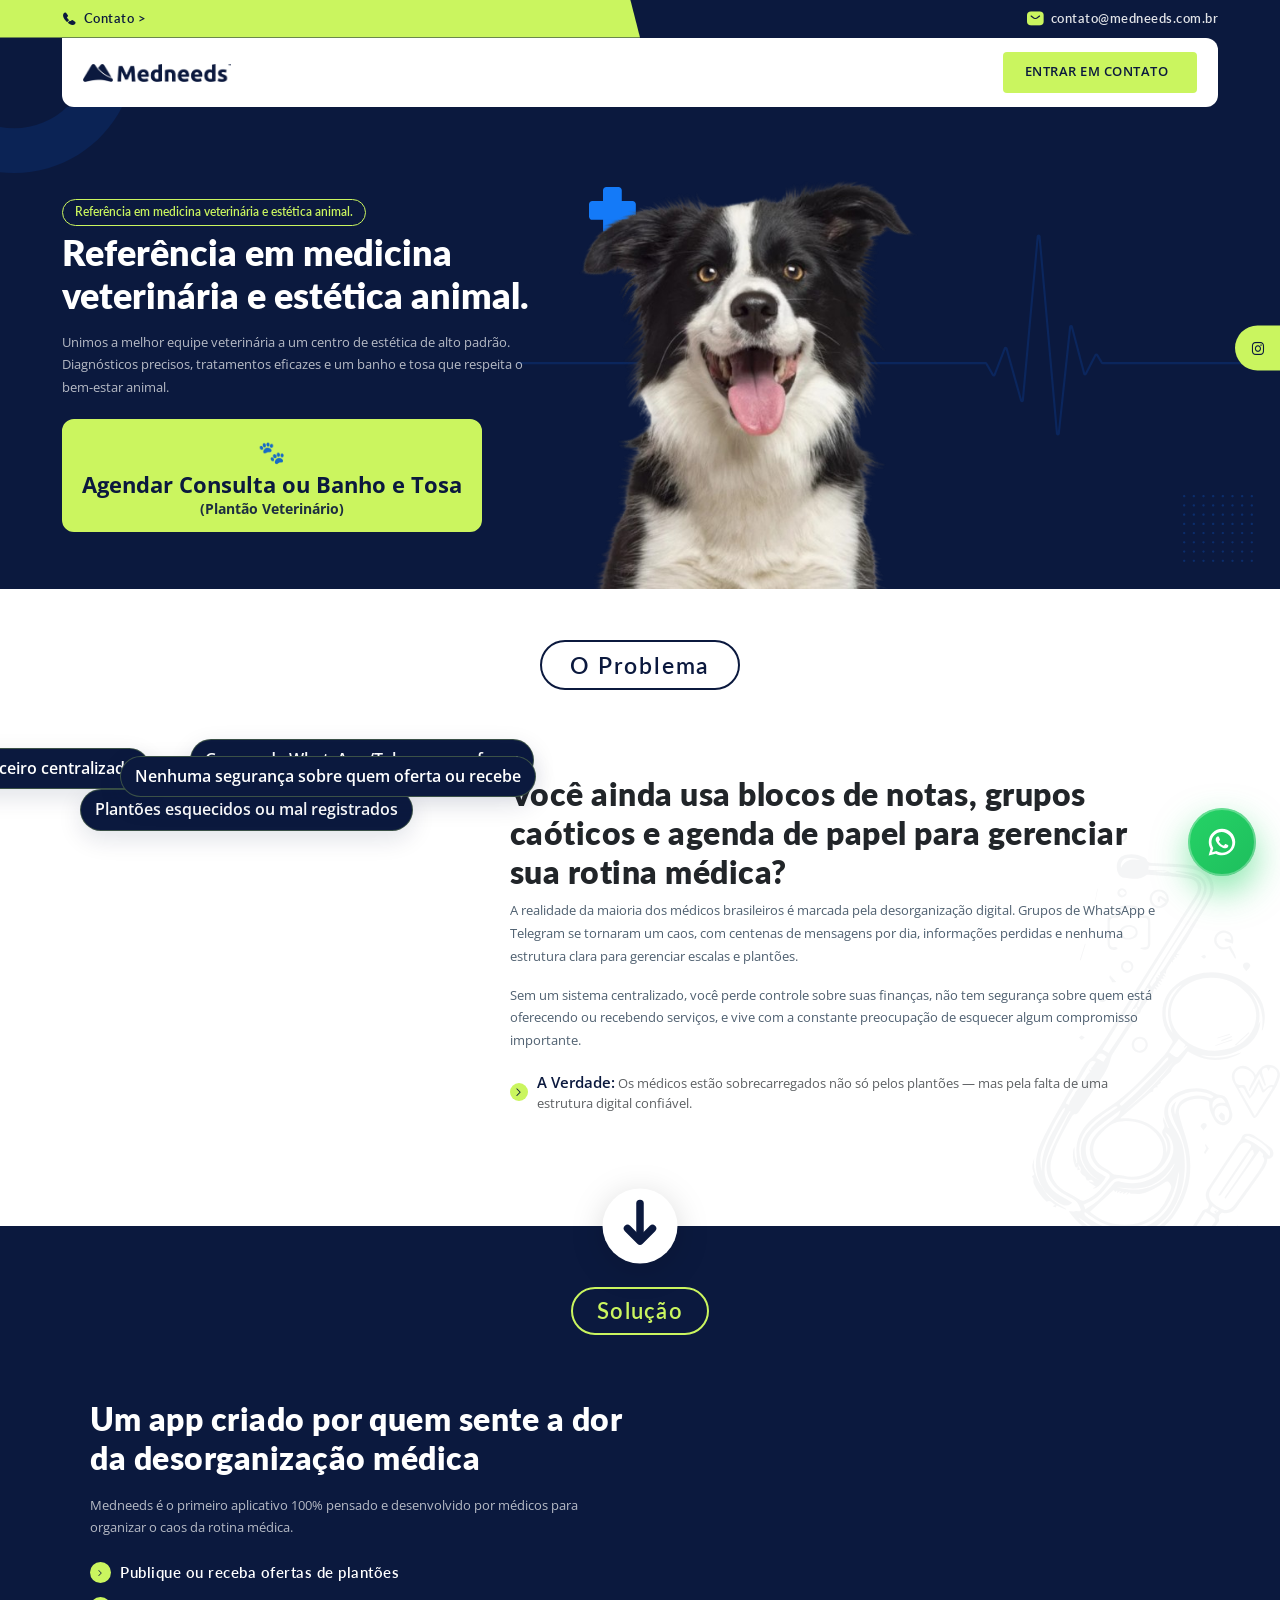
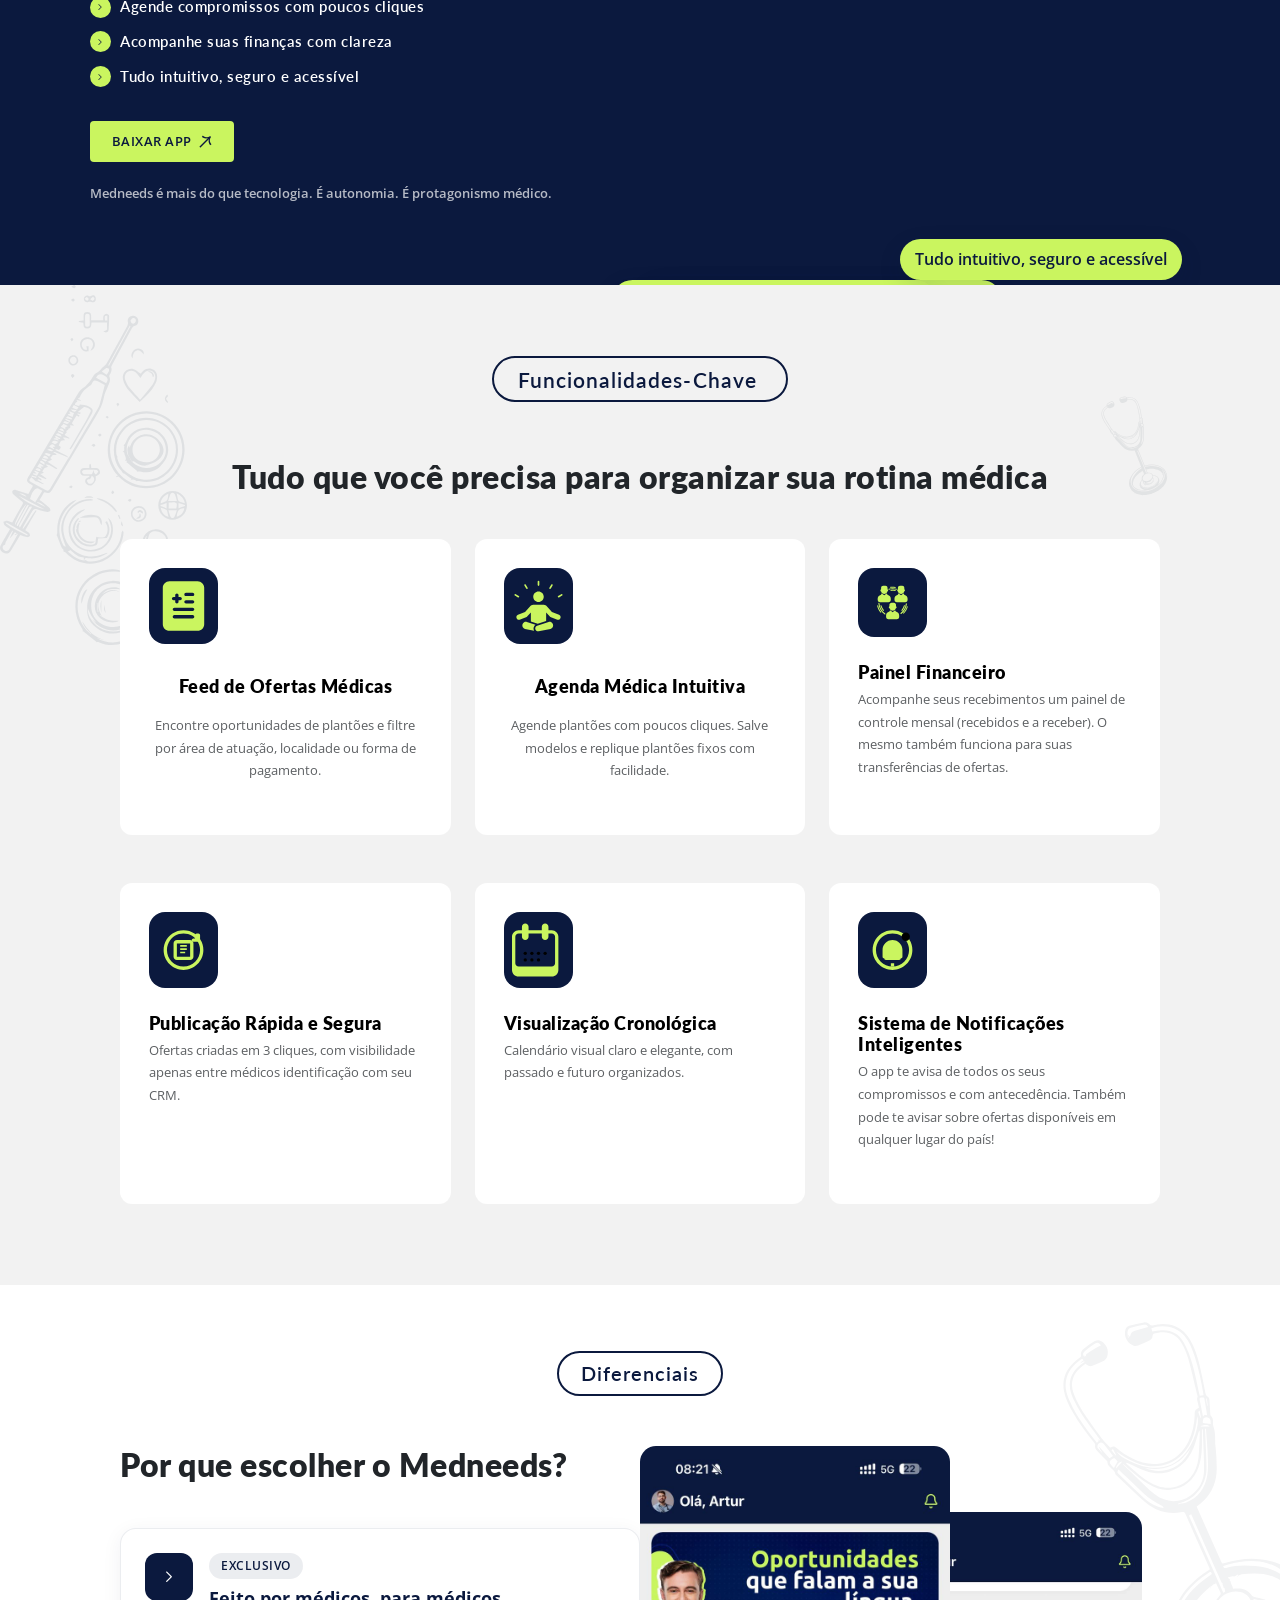
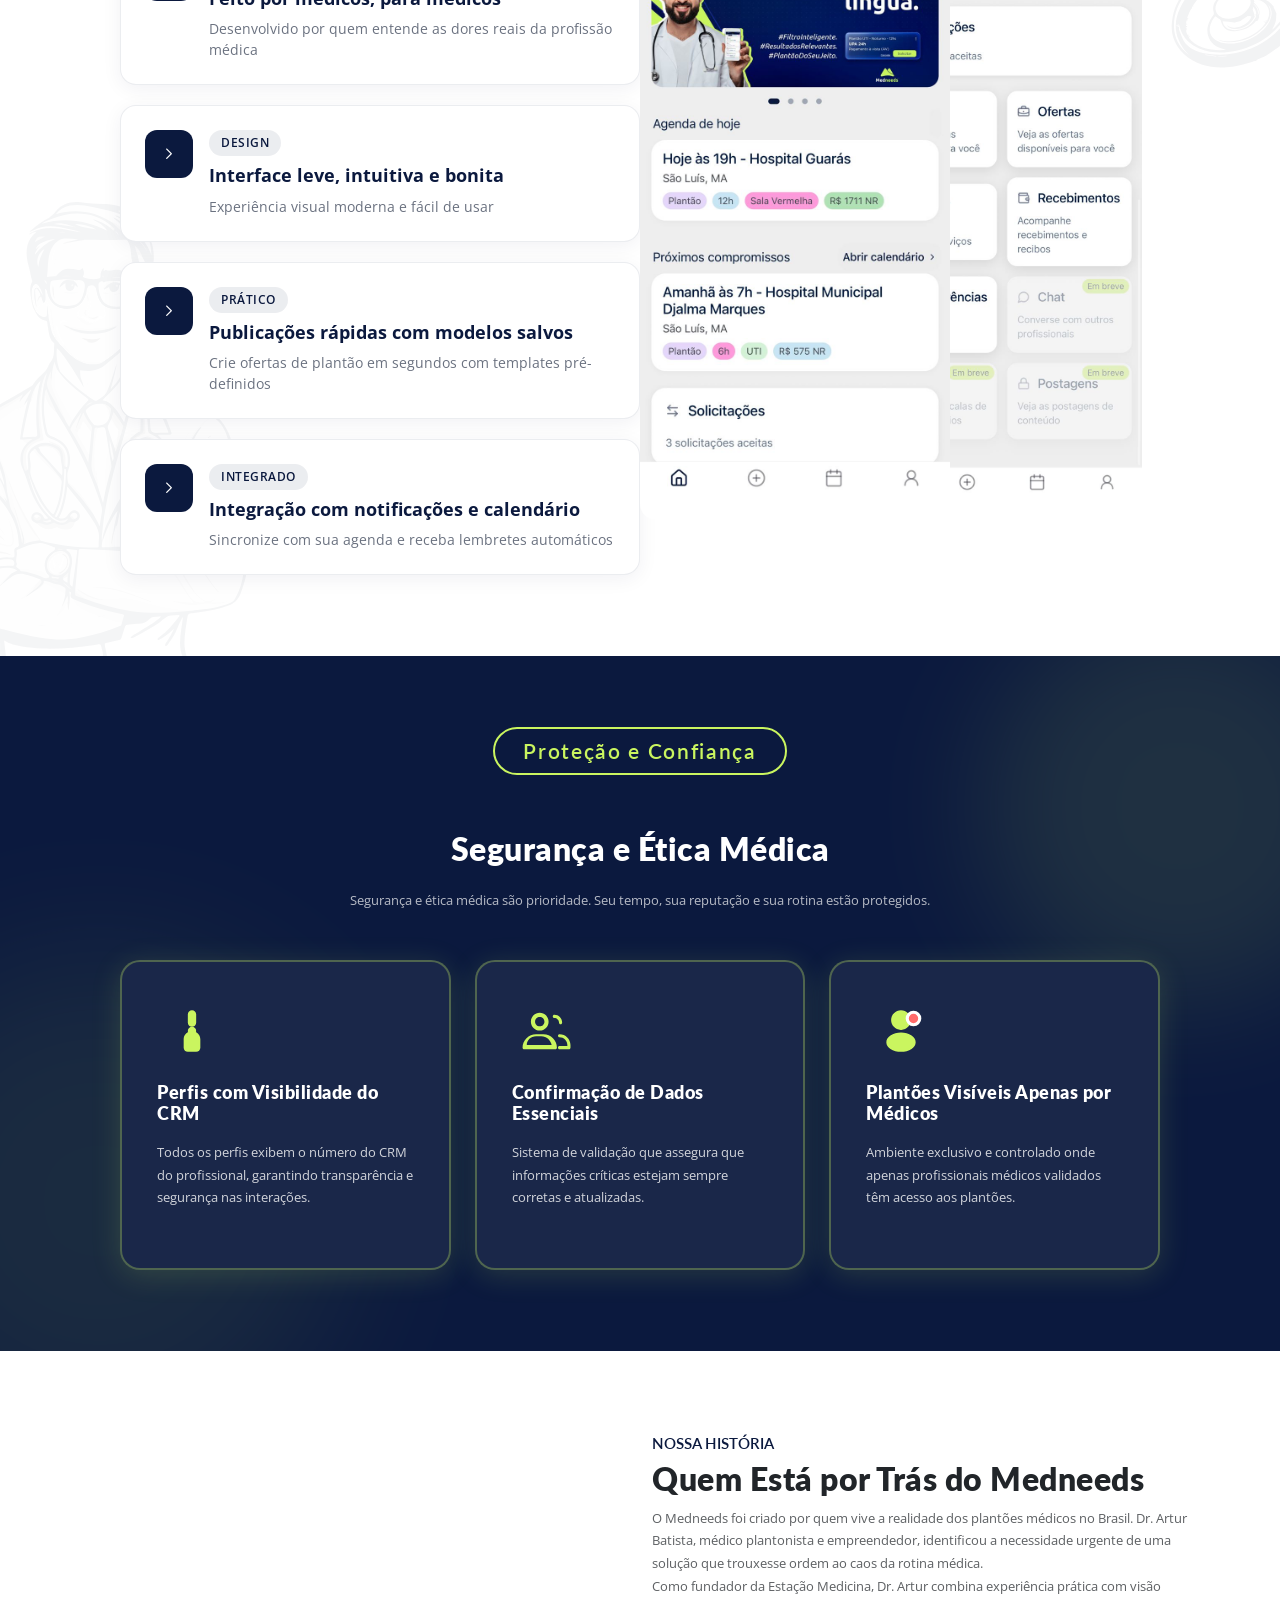
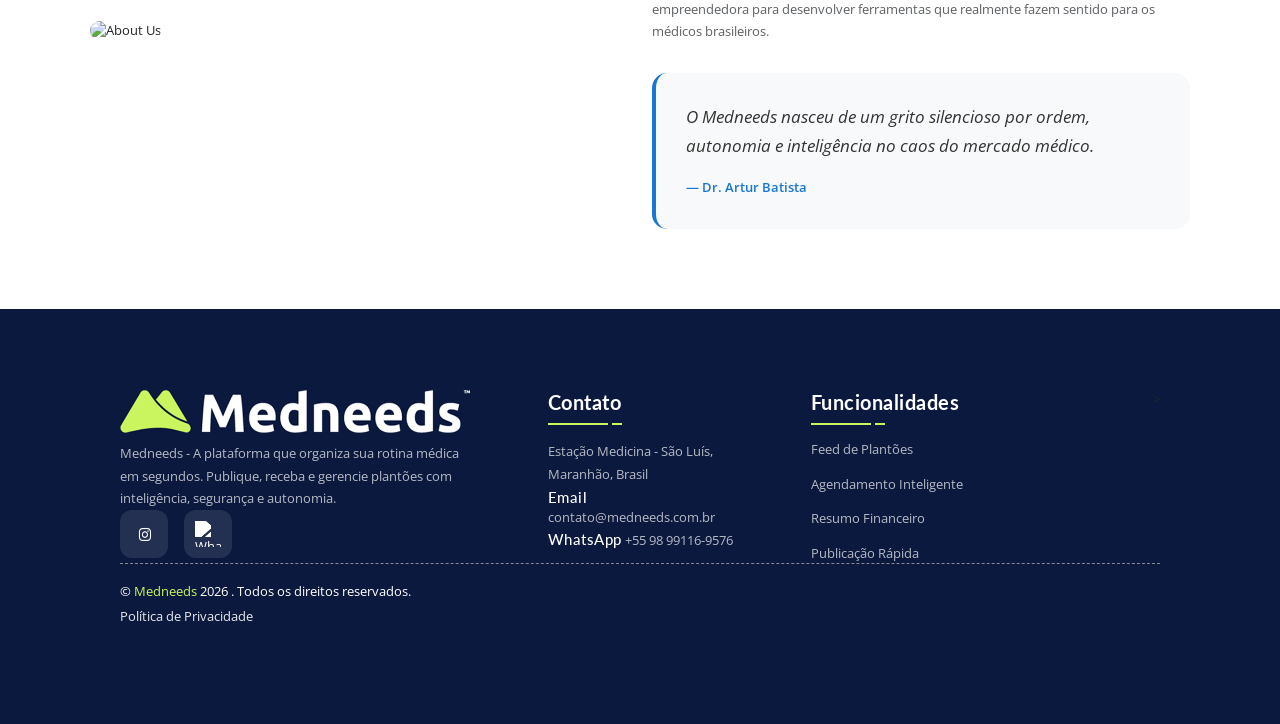
==== commit b6907b43: "Commit alterando hero section" ====
--- a/medneeds-fer/index.html
+++ b/medneeds-fer/index.html
@@ -162,7 +162,7 @@
               href="#"
               class="ul-btn custom-download-btn download-trigger"
               style="background: #caf55f; border-color: #caf55f; color: #0b193e"
-              >BAIXAR AGORA <i class="flaticon-top-right"></i
+              >ENTRAR EM CONTATO<i class="flaticon-top-right"></i
             ></a>
             <style>
               .custom-download-btn:hover {
@@ -215,19 +215,16 @@
               <div class="col-xl-5 col-lg-6">
                 <div class="ul-banner-txt">
                   <span class="ul-section-sub-title2"
-                    >Já utilizado por médicos em diversos estados do
-                    Brasil.</span
+                    >Referência em medicina veterinária e estética animal.</span
                   >
                   <h1
                     class="ul-banner-title"
                     style="font-size: clamp(24px, 2.8vw, 54px) !important"
                   >
-                    A nova era médica está começando
+                    Referência em medicina veterinária e estética animal.
                   </h1>
                   <p class="ul-banner-descr" style="margin-bottom: 20px">
-                    Médicos em todo o Brasil já estão testando o Medneeds — a
-                    plataforma que organiza sua rotina, plantões e finanças em
-                    segundos
+                    Unimos a melhor equipe veterinária a um centro de estética de alto padrão. Diagnósticos precisos, tratamentos eficazes e um banho e tosa que respeita o bem-estar animal.
                   </p>
                   <div
                     class="banner-cta-container"
@@ -261,29 +258,20 @@
   onmouseover="this.style.background='#0b193e'; this.style.color='#cbf55f'; this.style.borderColor='#0b193e';"
   onmouseout="this.style.background='#cbf55f'; this.style.color='#0b193e'; this.style.borderColor='#cbf55f';"
 >
-  <span style="font-size: 22px;">🔔</span>
+  <span style="font-size: 22px;">🐾</span>
 
   <span style="font-weight: 700; font-size: 22px; line-height: 1.1; text-align: center;">
-    Quero ser um dos primeiros
+    Agendar Consulta ou Banho e Tosa
   </span>
 
   <span style="font-size: 14px; opacity: 0.9; margin-top: 2px; line-height: 1;">
-    (pré lançamento)
+    (Plantão Veterinário)
   </span>
 </a>
 
 
                     <div style="display: flex; gap: 10px">
-                      <a
-                        href="#"
-                        class="download-trigger"
-                        style="border-radius: 20px; width: 150px"
-                        ><img
-                          src="assets/new/apple.png"
-                          alt="Apple Store"
-                          style="width: 100%; height: auto"
-                        />
-                      </a>
+                      
                       <!-- <a
                         href="#"
                         class="download-trigger"
@@ -302,7 +290,7 @@
               <!-- banner img -->
               <div class="col-xxl-5 col-xl-4 col-lg-5">
                 <div class="ul-banner-img">
-                  <img src="assets/new/medico3.png" alt="Image" />
+                  <img src="assets/new/cachorro-hero.png" alt="Image" />
                   <img
                     src="assets/new/logo4.png"
                     alt="Logo"
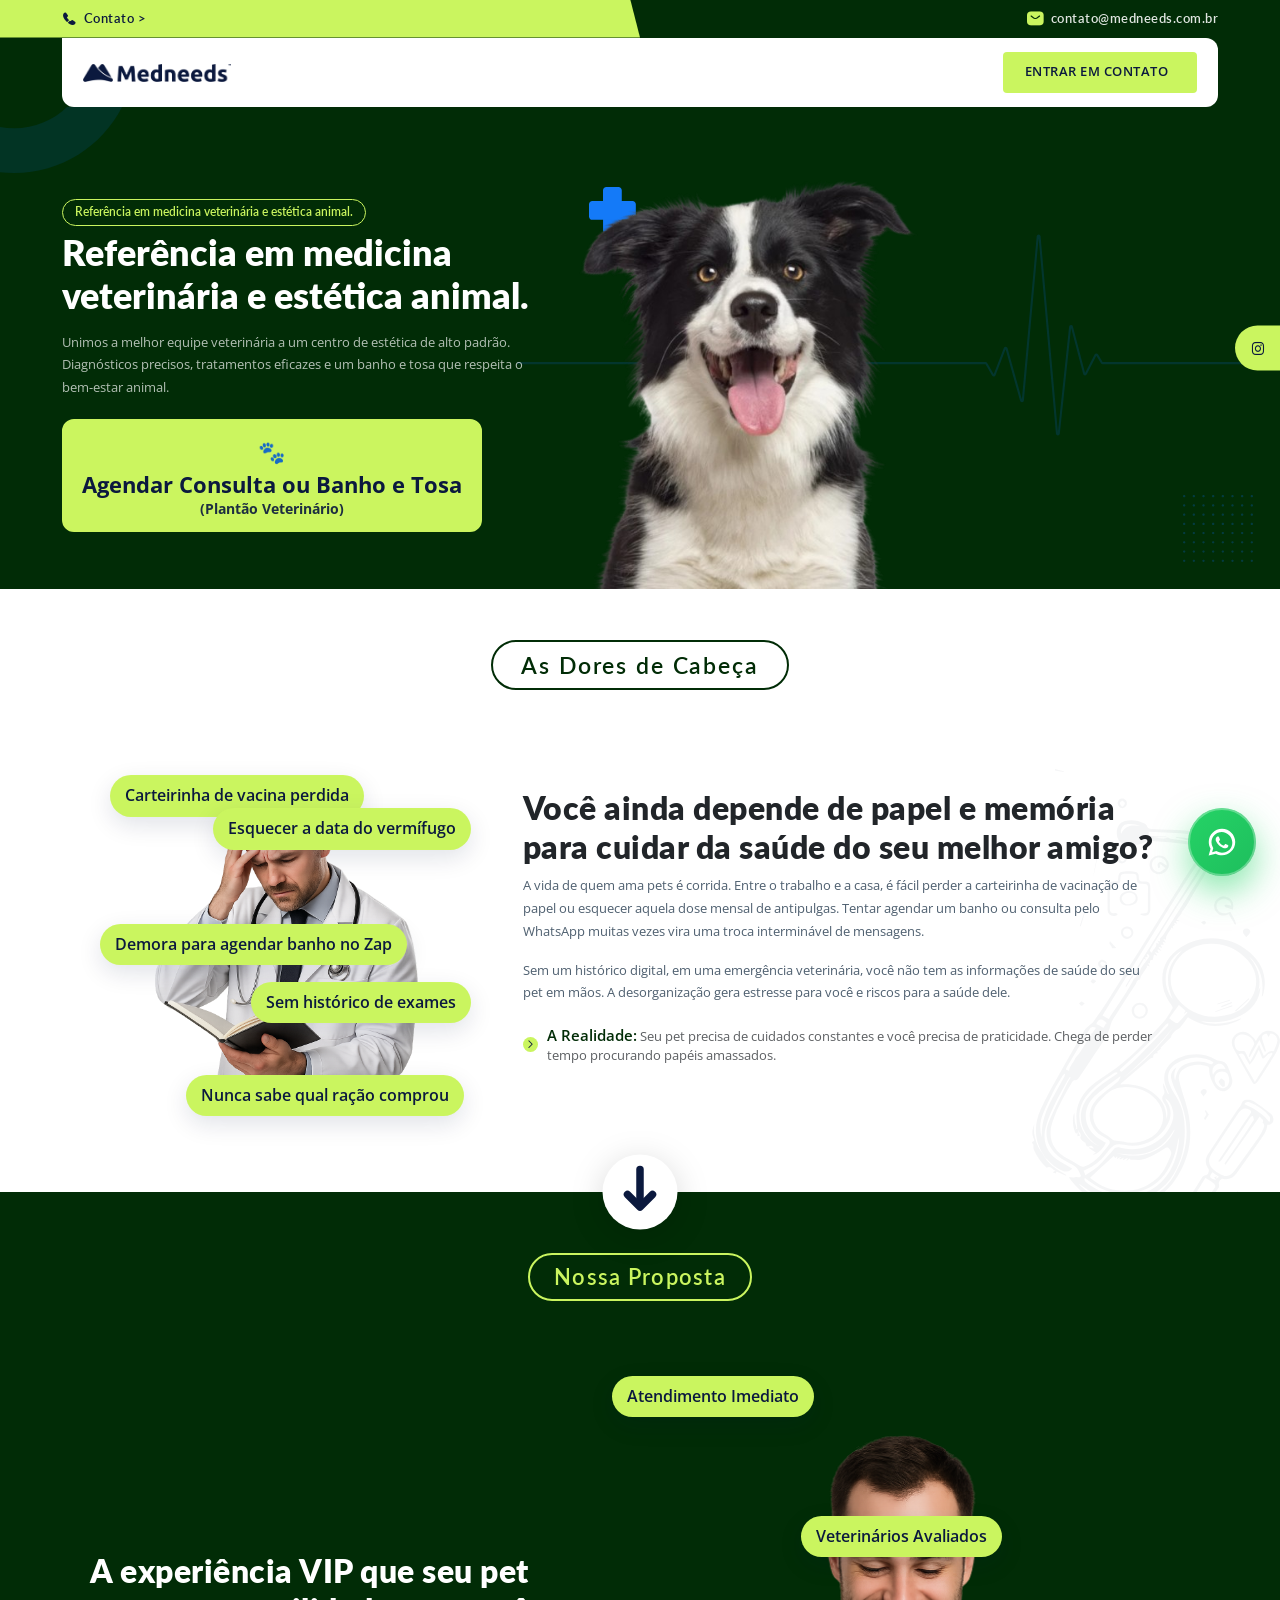
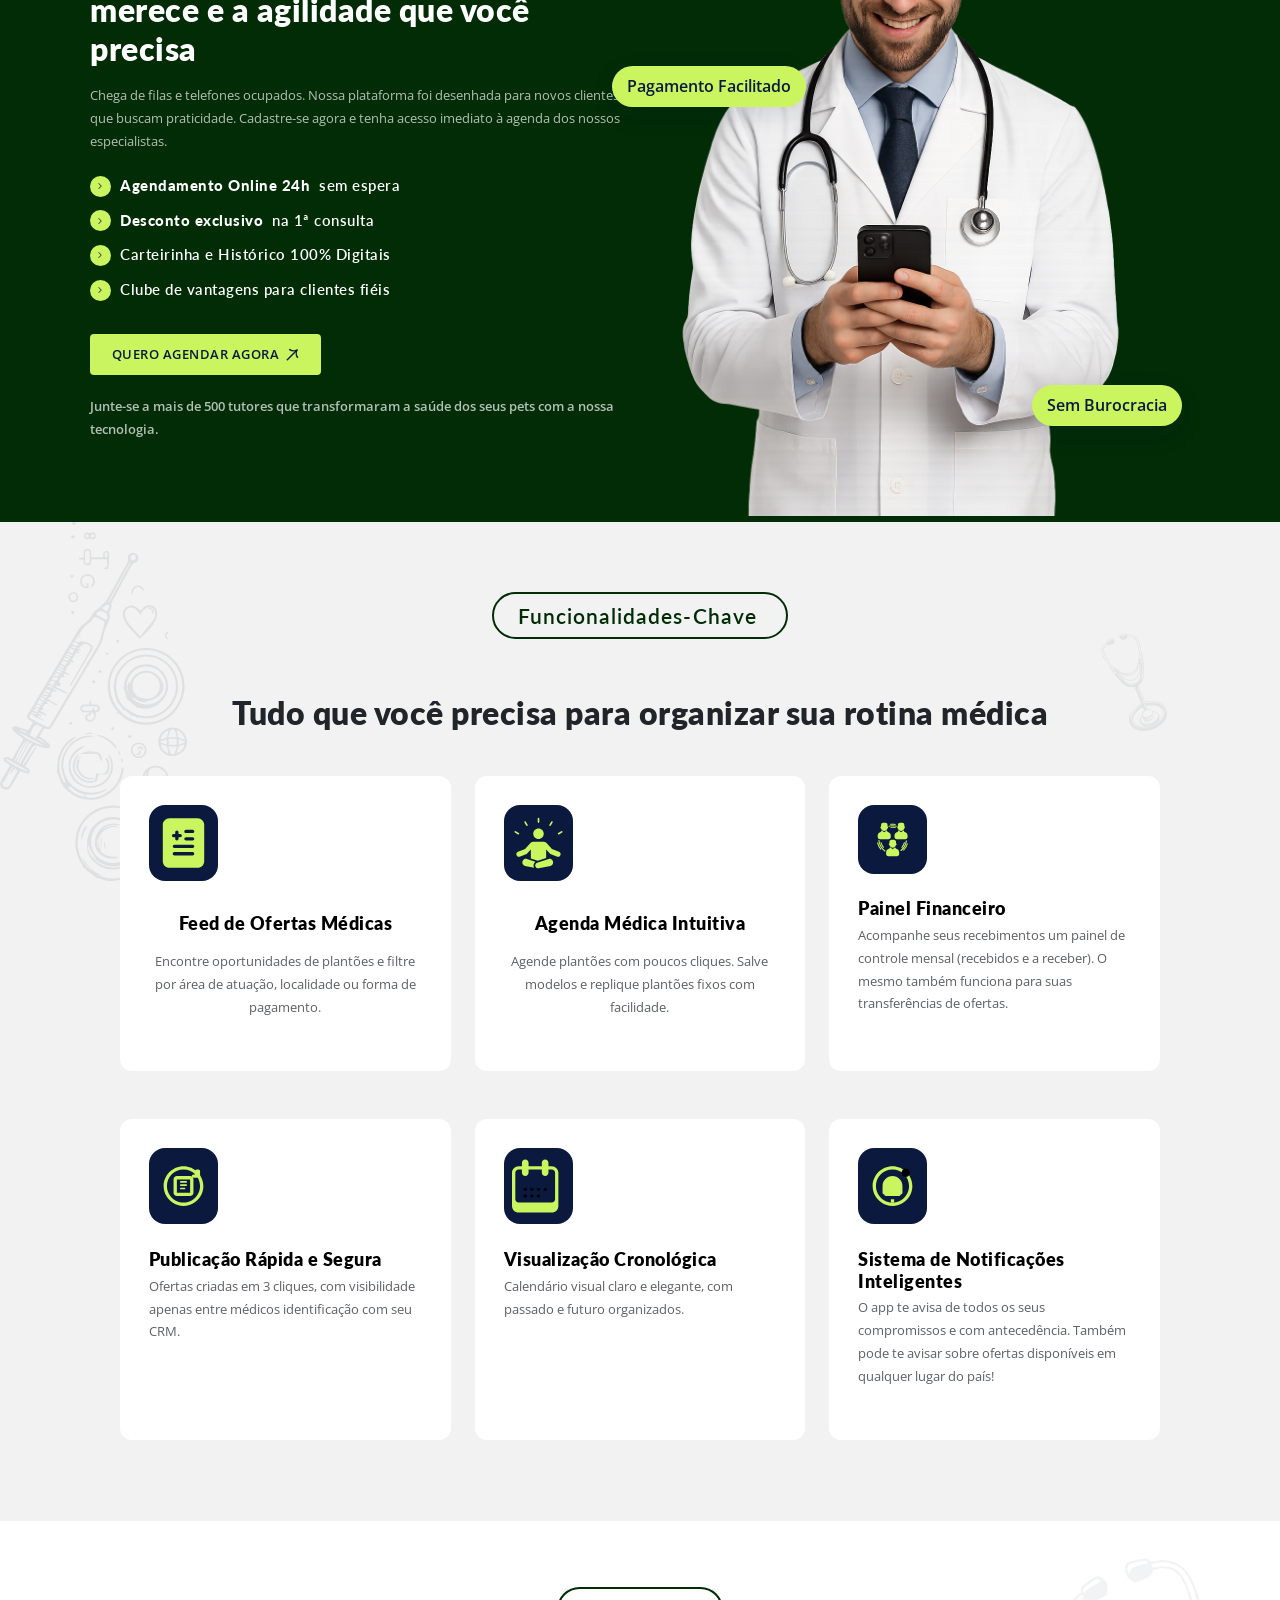
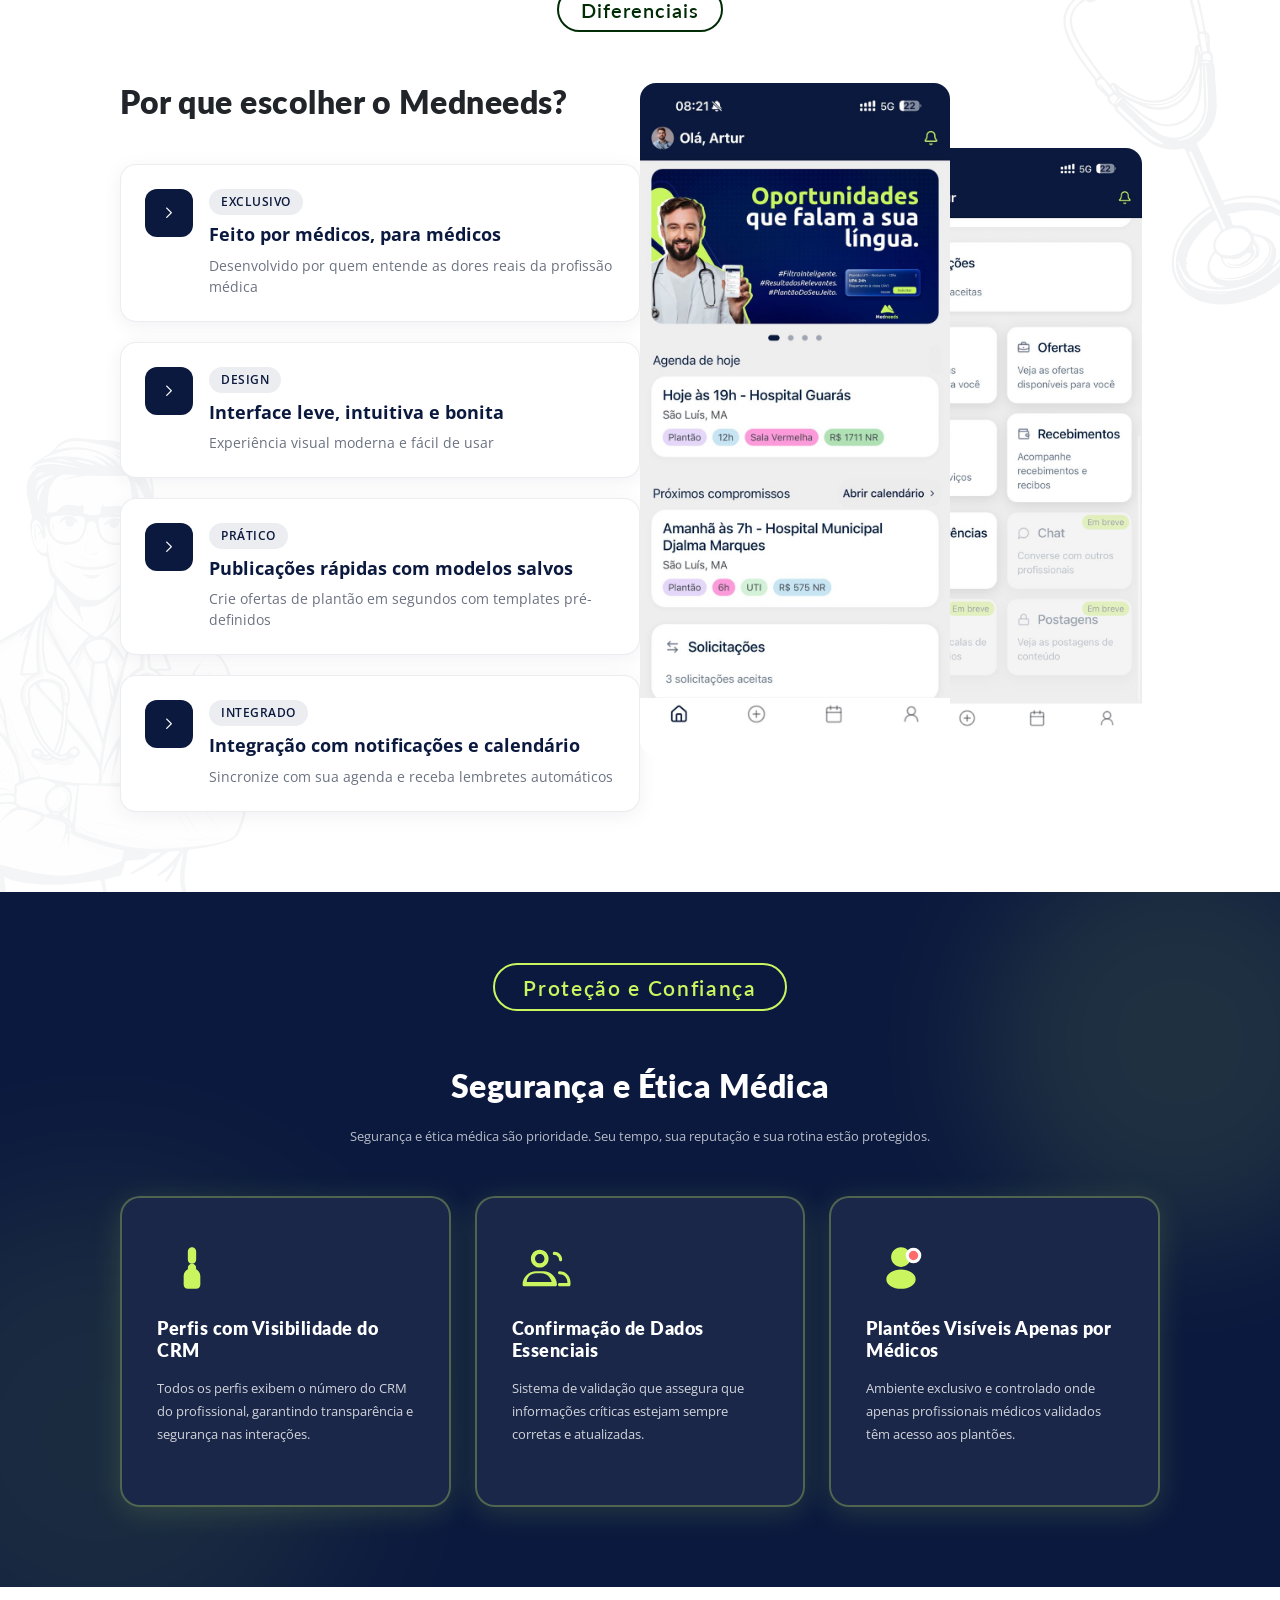
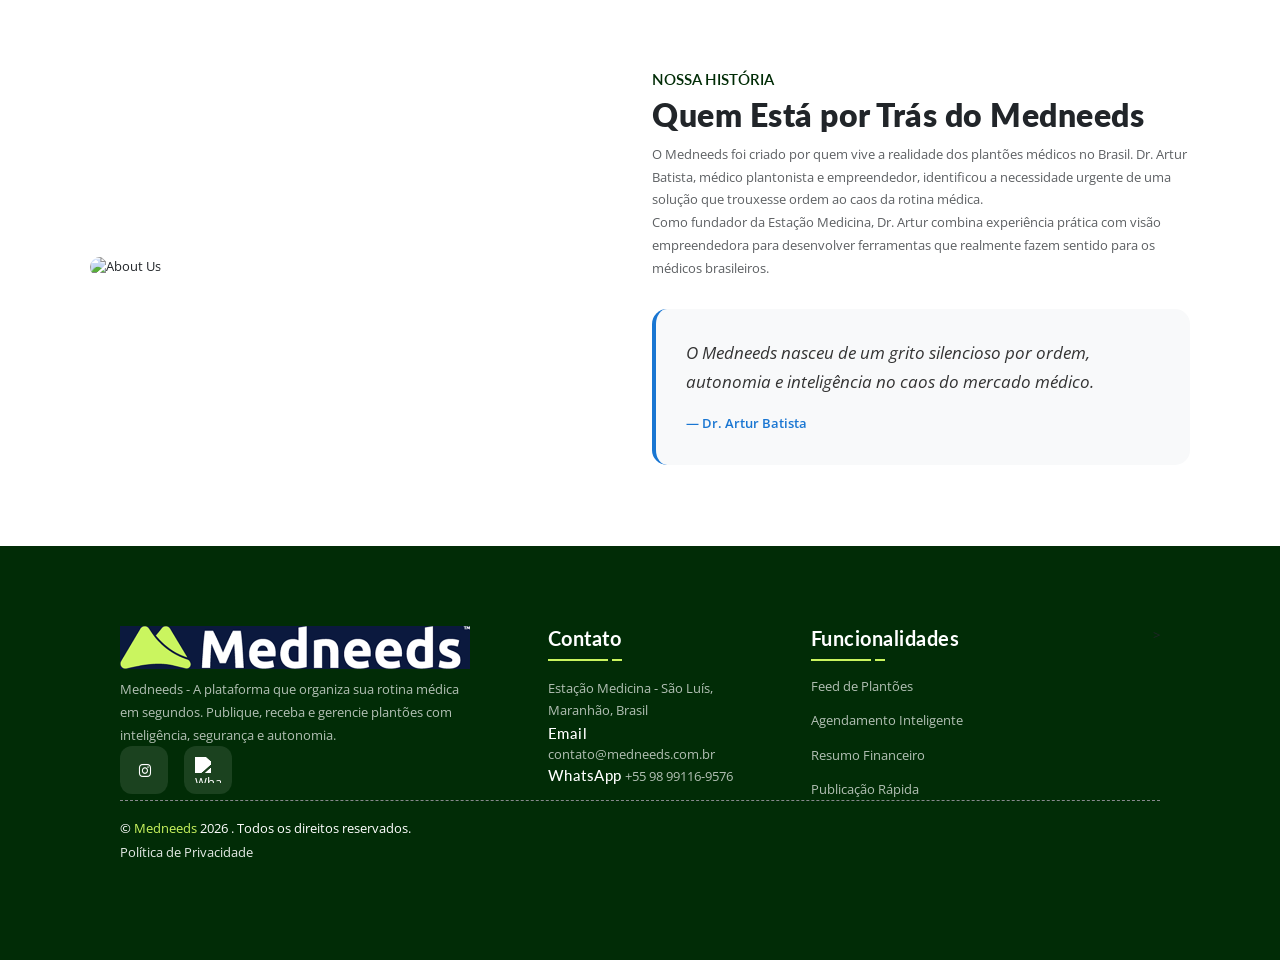
==== commit 9268c1ff: "Arrumando seção solutions" ====
--- a/medneeds-fer/index.html
+++ b/medneeds-fer/index.html
@@ -382,224 +382,173 @@
 
       <!-- 2 SECTION START -->
       <section class="ul-about ul-section-spacing">
-        <div class="ul-container">
-          <div class="text-center problem-title-wrapper">
-            <span class="ul-section-sub-title problem-title">O Problema</span>
+          <div class="ul-container">
+              
+              <div class="text-center problem-title-wrapper">
+                  <span class="ul-section-sub-title problem-title">As Dores de Cabeça</span>
+              </div>
+
+              <div class="row align-items-center gy-5">
+                  
+                  <div class="col-lg-4 col-md-5">
+                      <div class="problem-image-wrap">
+                          <img src="assets/new/estressado.png" alt="Tutor de pet preocupado" class="img-fluid" />
+
+                          <div class="problem-float-2 pos-1" role="button" tabindex="0" style="top: 0% !important; left: -10px !important;">
+                              Carteirinha de vacina perdida
+                          </div>
+
+                          <div class="problem-float-2 pos-2" role="button" tabindex="0" style="top: 10% !important; right: -20px !important; left: auto !important;">
+                              Esquecer a data do vermífugo
+                          </div>
+
+                          <div class="problem-float-2 pos-3" role="button" tabindex="0" style="top: 45% !important; left: -20px !important;">
+                              Demora para agendar banho no Zap
+                          </div>
+
+                          <div class="problem-float-2 pos-4" role="button" tabindex="0" style="bottom: 25% !important; top: auto !important; right: -20px !important; left: auto !important;">
+                              Sem histórico de exames
+                          </div>
+
+                          <div class="problem-float-2 pos-5" role="button" tabindex="0" style="bottom: -10px !important; top: auto !important; left: 20% !important;">
+                              Nunca sabe qual ração comprou
+                          </div>
+                      </div>
+                  </div>
+
+                  <div class="col-lg-8 col-md-7">
+                      <div class="ul-about-txt ps-lg-5"> 
+                          <h2 class="ul-section-title">
+                              Você ainda depende de papel e memória para cuidar da saúde do seu melhor amigo?
+                          </h2>
+                          <p class="ul-about-descr">
+                              A vida de quem ama pets é corrida. Entre o trabalho e a casa, é fácil perder a carteirinha de vacinação de papel ou esquecer aquela dose mensal de antipulgas. 
+                              Tentar agendar um banho ou consulta pelo WhatsApp muitas vezes vira uma troca interminável de mensagens.
+                          </p>
+                          <p class="ul-about-descr">
+                              Sem um histórico digital, em uma emergência veterinária, você não tem as informações de saúde do seu pet em mãos. 
+                              A desorganização gera estresse para você e riscos para a saúde dele.
+                          </p>
+
+                          <div class="ul-about-motto">
+                              <i class="flaticon-right-arrow" style="color: #0b193e"></i>
+                              <div>
+                                  <span class="title">A Realidade:</span> Seu pet precisa de cuidados constantes e você precisa de praticidade. 
+                                  Chega de perder tempo procurando papéis amassados.
+                              </div>
+                          </div>
+                      </div>
+                  </div>
+
+              </div> </div>
+
+          <div class="section-connector" aria-hidden="true">
+              <svg class="arrow" viewBox="0 0 64 64" xmlns="http://www.w3.org/2000/svg">
+                  <circle cx="32" cy="32" r="30" fill="#ffffff" />
+                  <path d="M32 14v28" stroke="#0B193E" stroke-width="6" stroke-linecap="round" class="arrow-line" />
+                  <path d="M22 34l10 10 10-10" fill="none" stroke="#0B193E" stroke-width="6" stroke-linecap="round" stroke-linejoin="round" class="arrow-head" />
+              </svg>
           </div>
-          <div class="row gx-0 gy-4">
-            <!-- problem illustration -->
-            <div class="col-md-4">
-              <div class="problem-image-wrap">
-                <img src="/assets/new/estressado.png" alt="" />
-                <div
-                  class="problem-float pos-1"
-                  role="button"
-                  tabindex="0"
-                  style="top: -50px !important; left: 70px !important"
-                >
-                  Grupos de WhatsApp/Telegram confusos
-                </div>
-                <div
-                  class="problem-float pos-2"
-                  role="button"
-                  tabindex="0"
-                  style="top: 11% !important"
-                >
-                  Falta de organização nas escalas
-                </div>
-                <div
-                  class="problem-float pos-3"
-                  role="button"
-                  tabindex="0"
-                  style="top: -2% !important"
-                >
-                  Plantões esquecidos ou mal registrados
-                </div>
-                <div
-                  class="problem-float pos-4"
-                  role="button"
-                  tabindex="0"
-                  style="bottom: 40% !important"
-                >
-                  Nenhum controle financeiro centralizado
-                </div>
-                <div class="problem-float pos-5" role="button" tabindex="0">              
-                  Nenhuma segurança sobre quem oferta ou recebe
-                </div>
-              </div>
-            </div>
-
-            <!-- text -->
-            <div class="col-md-8">
-              <div class="ul-about-txt">
-                <h2 class="ul-section-title">
-                  Você ainda usa blocos de notas, grupos caóticos e agenda de
-                  papel para gerenciar sua rotina médica?
-                </h2>
-                <p class="ul-about-descr">
-                  A realidade da maioria dos médicos brasileiros é marcada pela
-                  desorganização digital. Grupos de WhatsApp e Telegram se
-                  tornaram um caos, com centenas de mensagens por dia,
-                  informações perdidas e nenhuma estrutura clara para gerenciar
-                  escalas e plantões.
-                </p>
-                <p class="ul-about-descr">
-                  Sem um sistema centralizado, você perde controle sobre suas
-                  finanças, não tem segurança sobre quem está oferecendo ou
-                  recebendo serviços, e vive com a constante preocupação de
-                  esquecer algum compromisso importante.
-                </p>
-
-                <div class="ul-about-motto">
-                  <i class="flaticon-right-arrow" style="color: #0b193e"></i>
-                  <div>
-                    <span class="title">A Verdade:</span> Os médicos estão
-                    sobrecarregados não só pelos plantões — mas pela falta de
-                    uma estrutura digital confiável.
-                  </div>
-                </div>
-              </div>
-            </div>
-          </div>
+
+          <img src="assets/img/about-vector.svg" alt="vector" class="ul-about-vector" />
+      </section> 
+      <!-- 2 SECTION END -->
+
+      <!-- 3 CALL SECTION START -->
+     <section class="ul-1-video-call ul-inner-video-call ul-section-spacing pb-0">
+    <div class="ul-2-container">
+        
+        <div class="text-center solution-title-wrapper">
+            <span class="ul-section-sub-title2 solution-title">Nossa Proposta</span>
         </div>
 
-        <!-- connector arrow between Problema and Solução -->
-        <div class="section-connector" aria-hidden="true">
-          <svg
-            class="arrow"
-            viewBox="0 0 64 64"
-            xmlns="http://www.w3.org/2000/svg"
-          >
-            <circle cx="32" cy="32" r="30" fill="#ffffff" />
-            <path
-              d="M32 14v28"
-              stroke="#0B193E"
-              stroke-width="6"
-              stroke-linecap="round"
-              class="arrow-line"
-            />
-            <path
-              d="M22 34l10 10 10-10"
-              fill="none"
-              stroke="#0B193E"
-              stroke-width="6"
-              stroke-linecap="round"
-              stroke-linejoin="round"
-              class="arrow-head"
-            />
-          </svg>
-        </div>
-
-        <img
-          src="assets/img/about-vector.svg"
-          alt="vector"
-          class="ul-about-vector"
-        />
-      </section>
-      <!-- 2 SECTION END -->
-
-      <!-- 3 CALL SECTION START -->
-      <section
-        class="ul-1-video-call ul-inner-video-call ul-section-spacing pb-0"
-      >
-        <div class="ul-2-container">
-          <div class="text-center solution-title-wrapper">
-            <span class="ul-section-sub-title2 solution-title">Solução</span>
-          </div>
-          <div class="row row-cols-lg-2 row-cols-1 align-items-end gy-4">
-            <!-- text -->
+        <div class="row row-cols-lg-2 row-cols-1 align-items-end gy-4">
+            
             <div class="col">
-              <div class="ul-inner-video-call-txt ul-section-spacing pt-0">
-                <h2 class="ul-section-title">
-                  Um app criado por quem sente a dor da desorganização médica
-                </h2>
-                <p class="ul-section-descr">
-                  Medneeds é o primeiro aplicativo 100% pensado e desenvolvido
-                  por médicos para organizar o caos da rotina médica.
-                </p>
-
-                <ul class="ul-inner-video-call-features ul-2-about-list">
-                  <li>
-                    <i class="flaticon-right-arrow" style="color: #0b193e"></i
-                    >Publique ou receba ofertas de plantões
-                  </li>
-                  <li>
-                    <i class="flaticon-right-arrow" 
-                    style="top: 6%;
-                           right: -10px;
-                          color: #0b193e"
-                          ></i
-                    >Agende compromissos com poucos cliques
-                  </li>
-                  <li>
-                    <i class="flaticon-right-arrow" style="color: #0b193e"></i
-                    >Acompanhe suas finanças com clareza
-                  </li>
-                  <li>
-                    <i class="flaticon-right-arrow" style="color: #0b193e"></i
-                    >Tudo intuitivo, seguro e acessível
-                  </li>
-                </ul>
-
-                <div class="ul-inner-video-call-btns">
-                  <a
-                    href="#"
-                    class="ul-btn btn-1 download-trigger"
-                    style="color: #0b193e"
-                    >BAIXAR APP <i class="flaticon-arrow-up-right"></i
-                  ></a>
-                </div>
-
-                <p
-                  class="ul-section-descr"
-                  style="margin-top: 20px; font-weight: 600"
-                >
-                  Medneeds é mais do que tecnologia. É autonomia. É protagonismo
-                  médico.
-                </p>
-              </div>
-            </div>
-
-            <!-- img desktop -->
+                <div class="ul-inner-video-call-txt ul-section-spacing pt-0">
+                    <h2 class="ul-section-title">
+                        A experiência VIP que seu pet merece e a agilidade que você precisa
+                    </h2>
+                    
+                    <p class="ul-section-descr">
+                        Chega de filas e telefones ocupados. Nossa plataforma foi desenhada para novos clientes que buscam praticidade. 
+                        Cadastre-se agora e tenha acesso imediato à agenda dos nossos especialistas.
+                    </p>
+
+                    <ul class="ul-inner-video-call-features ul-2-about-list">
+                        <li>
+                            <i class="flaticon-right-arrow" style="color: #0b193e"></i>
+                            <strong>Agendamento Online 24h</strong> sem espera
+                        </li>
+                        <li>
+                            <i class="flaticon-right-arrow" style="color: #0b193e"></i>
+                            <strong>Desconto exclusivo</strong> na 1ª consulta
+                        </li>
+                        <li>
+                            <i class="flaticon-right-arrow" style="color: #0b193e"></i>
+                            Carteirinha e Histórico 100% Digitais
+                        </li>
+                        <li>
+                            <i class="flaticon-right-arrow" style="color: #0b193e"></i>
+                            Clube de vantagens para clientes fiéis
+                        </li>
+                    </ul>
+
+                    <div class="ul-inner-video-call-btns">
+                        <a href="#agendamento" class="ul-btn btn-1 download-trigger" style="color: #0b193e">
+                            QUERO AGENDAR AGORA <i class="flaticon-arrow-up-right"></i>
+                        </a>
+                    </div>
+
+                    <p class="ul-section-descr" style="margin-top: 20px; font-weight: 600">
+                        Junte-se a mais de 500 tutores que transformaram a saúde dos seus pets com a nossa tecnologia.
+                    </p>
+                </div>
+            </div>
+
             <div class="col d-none d-lg-block">
-              <div class="problem-image-wrap">
-                <img src="/assets/new/happy.png" alt="" style="width: 500px" />
-                <div class="problem-float-2 pos-1" role="button" tabindex="0">
-                  Publique ou receba ofertas de plantões
-                </div>
-                <div class="problem-float-2 pos-2" role="button" tabindex="0">
-                  Agende compromissos com poucos cliques
-                </div>
-                <div class="problem-float-2 pos-3" role="button" tabindex="0">
-                  Acompanhe suas finanças com clareza
-                </div>
-                <div class="problem-float-2 pos-4" role="button" tabindex="0">
-                  Tudo intuitivo, seguro e acessível
-                </div>
-              </div>
-            </div>
-
-            <!-- img mobile (carousel) -->
+                <div class="problem-image-wrap">
+                    <img src="assets/new/happy.png" alt="Cliente Satisfeito" style="width: 500px" />
+                    
+                    <div class="problem-float-2 pos-1" role="button" tabindex="0">
+                        Atendimento Imediato
+                    </div>
+                    
+                    <div class="problem-float-2 pos-2" role="button" tabindex="0">
+                        Veterinários Avaliados
+                    </div>
+                    
+                    <div class="problem-float-2 pos-3" role="button" tabindex="0">
+                        Pagamento Facilitado
+                    </div>
+                    
+                    <div class="problem-float-2 pos-4" role="button" tabindex="0">
+                        Sem Burocracia
+                    </div>
+                </div>
+            </div>
+
             <div class="col d-block d-lg-none">
-              <div class="problem-image-wrap">
-                <img src="/assets/new/happy.png" alt="" />
-                <div class="problem-float-2 pos-1" role="button" tabindex="0">
-                  Publique ou receba ofertas de plantões
-                </div>
-                <div class="problem-float-2 pos-2" role="button" tabindex="0">
-                  Agende compromissos com poucos cliques
-                </div>
-                <div class="problem-float-2 pos-3" role="button" tabindex="0">
-                  Acompanhe suas finanças com clareza
-                </div>
-                <div class="problem-float-2 pos-4" role="button" tabindex="0">
-                  Tudo intuitivo, seguro e acessível
-                </div>
-              </div>
-            </div>
-          </div>
-        </div>
-      </section>
+                <div class="problem-image-wrap">
+                    <img src="assets/new/happy.png" alt="Cliente Satisfeito" class="img-fluid" />
+                    
+                    <div class="problem-float-2 pos-1" role="button" tabindex="0">
+                        Atendimento Imediato
+                    </div>
+                    <div class="problem-float-2 pos-2" role="button" tabindex="0">
+                        Veterinários Avaliados
+                    </div>
+                    <div class="problem-float-2 pos-3" role="button" tabindex="0">
+                        Pagamento Facilitado
+                    </div>
+                    <div class="problem-float-2 pos-4" role="button" tabindex="0">
+                        Sem Burocracia
+                    </div>
+                </div>
+            </div>
+
+        </div> </div>
+</section>
       <!-- 3 CALL SECTION END -->
 
       <!-- 4 SECTION START -->
--- a/medneeds-fer/assets/css/style.css
+++ b/medneeds-fer/assets/css/style.css
@@ -46,14 +46,14 @@
 :root {
   --black: #000;
   --white: #fff;
-  --ul-primary: #0b193e;
+  --ul-primary: #012c06;
   --ul-secondary: #caf55f;
   --ul-c3: #dbe9a1;
   --ul-black: #0f0d1d;
   --ul-gray: #f2f2f2;
   --ul-gray2: #5d6063;
   --ul-gray3: #888a8d;
-  --ul-gradient: linear-gradient(90deg, #213c84 0%, var(--ul-primary) 100%);
+  --ul-gradient: linear-gradient(90deg, #159b1c 0%, var(--ul-primary) 100%);
   --font-primary: "Open Sans", sans-serif;
   --font-lato: "Lato", sans-serif;
 }
--- a/medneeds-fer/assets/css/custom-overrides.css
+++ b/medneeds-fer/assets/css/custom-overrides.css
@@ -372,7 +372,7 @@
 
 .problem-float {
   position: absolute;
-  background: #0b193e;
+  background: #f07c00;
   color: #fff;
   border: 1px solid rgba(202, 245, 95, 0.25);
   box-shadow: 0 8px 24px rgba(11, 25, 62, 0.12);
@@ -402,7 +402,7 @@
   white-space: nowrap;
   transition: transform 0.25s ease, box-shadow 0.25s ease, background 0.25s ease,
     color 0.25s ease;
-  z-index: 2;
+  z-index: 1.5;
   animation: problem-float-y 4.5s ease-in-out infinite;
 }
 
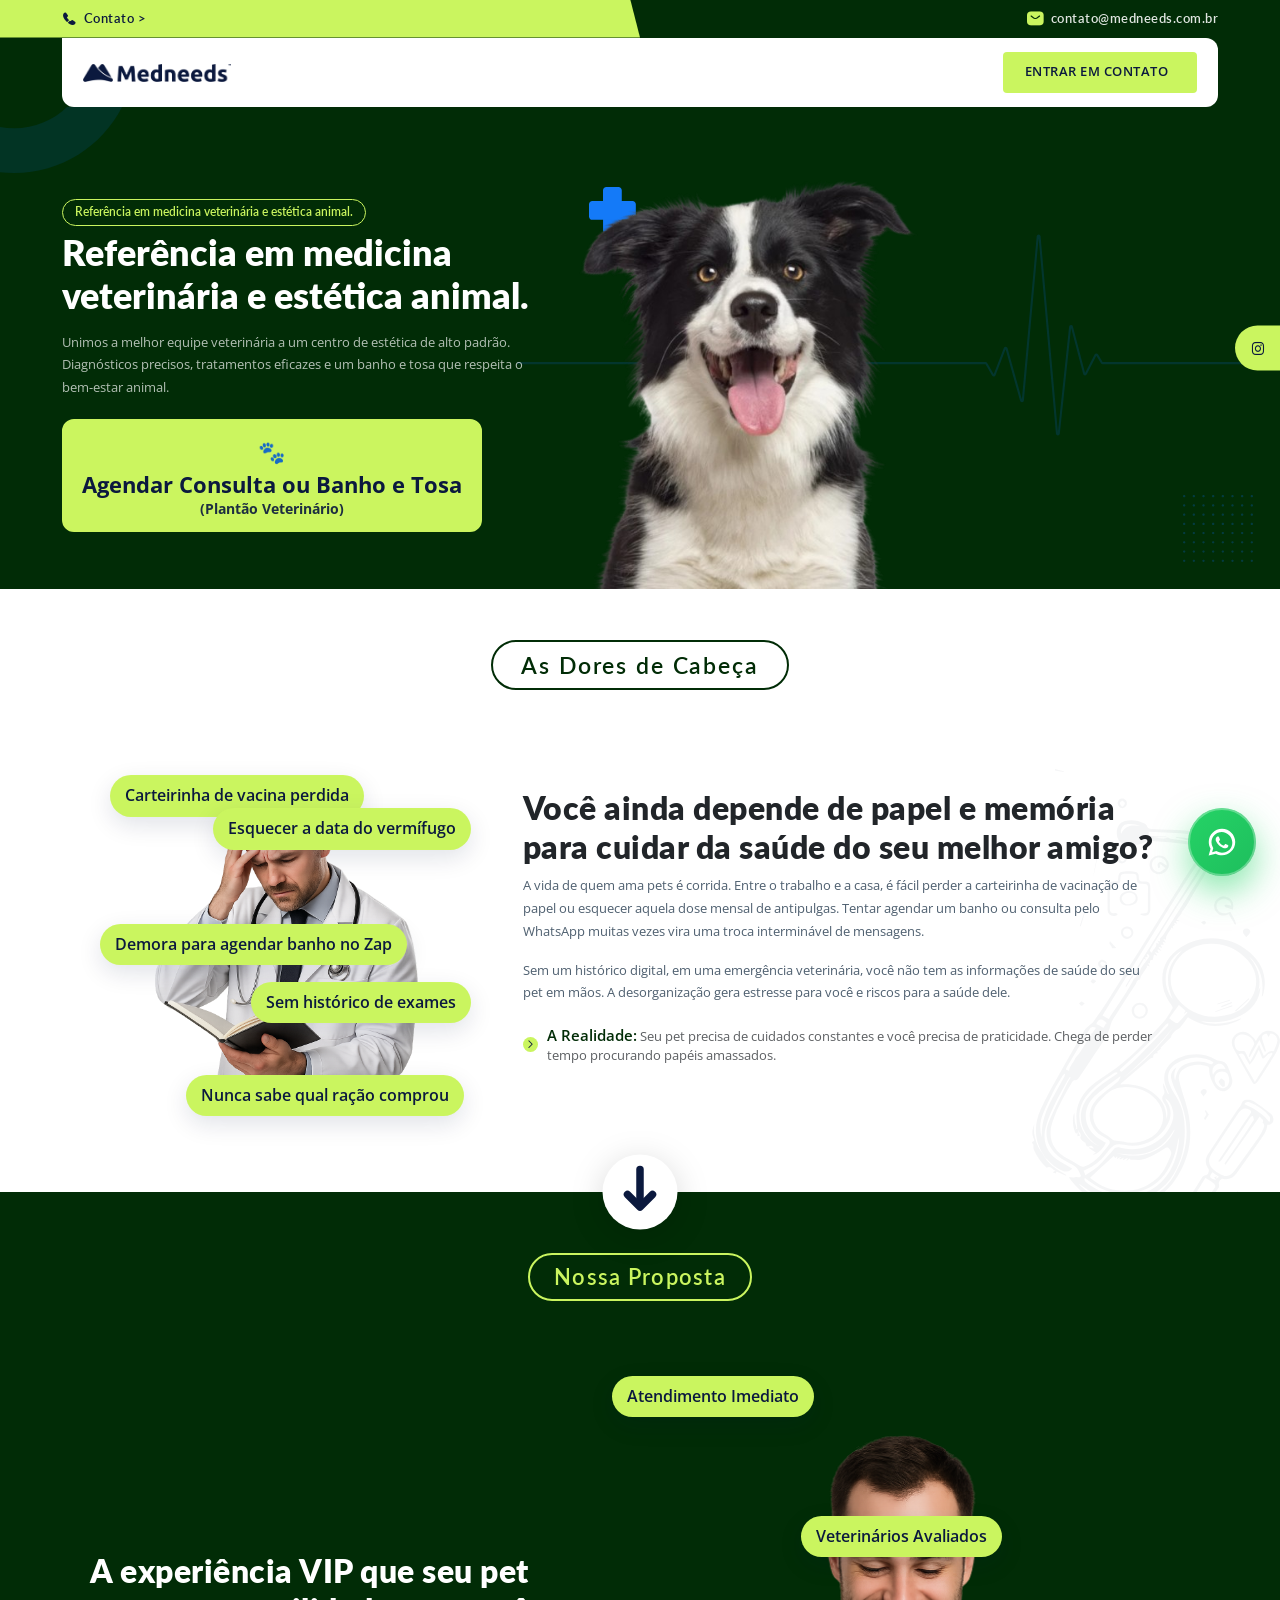
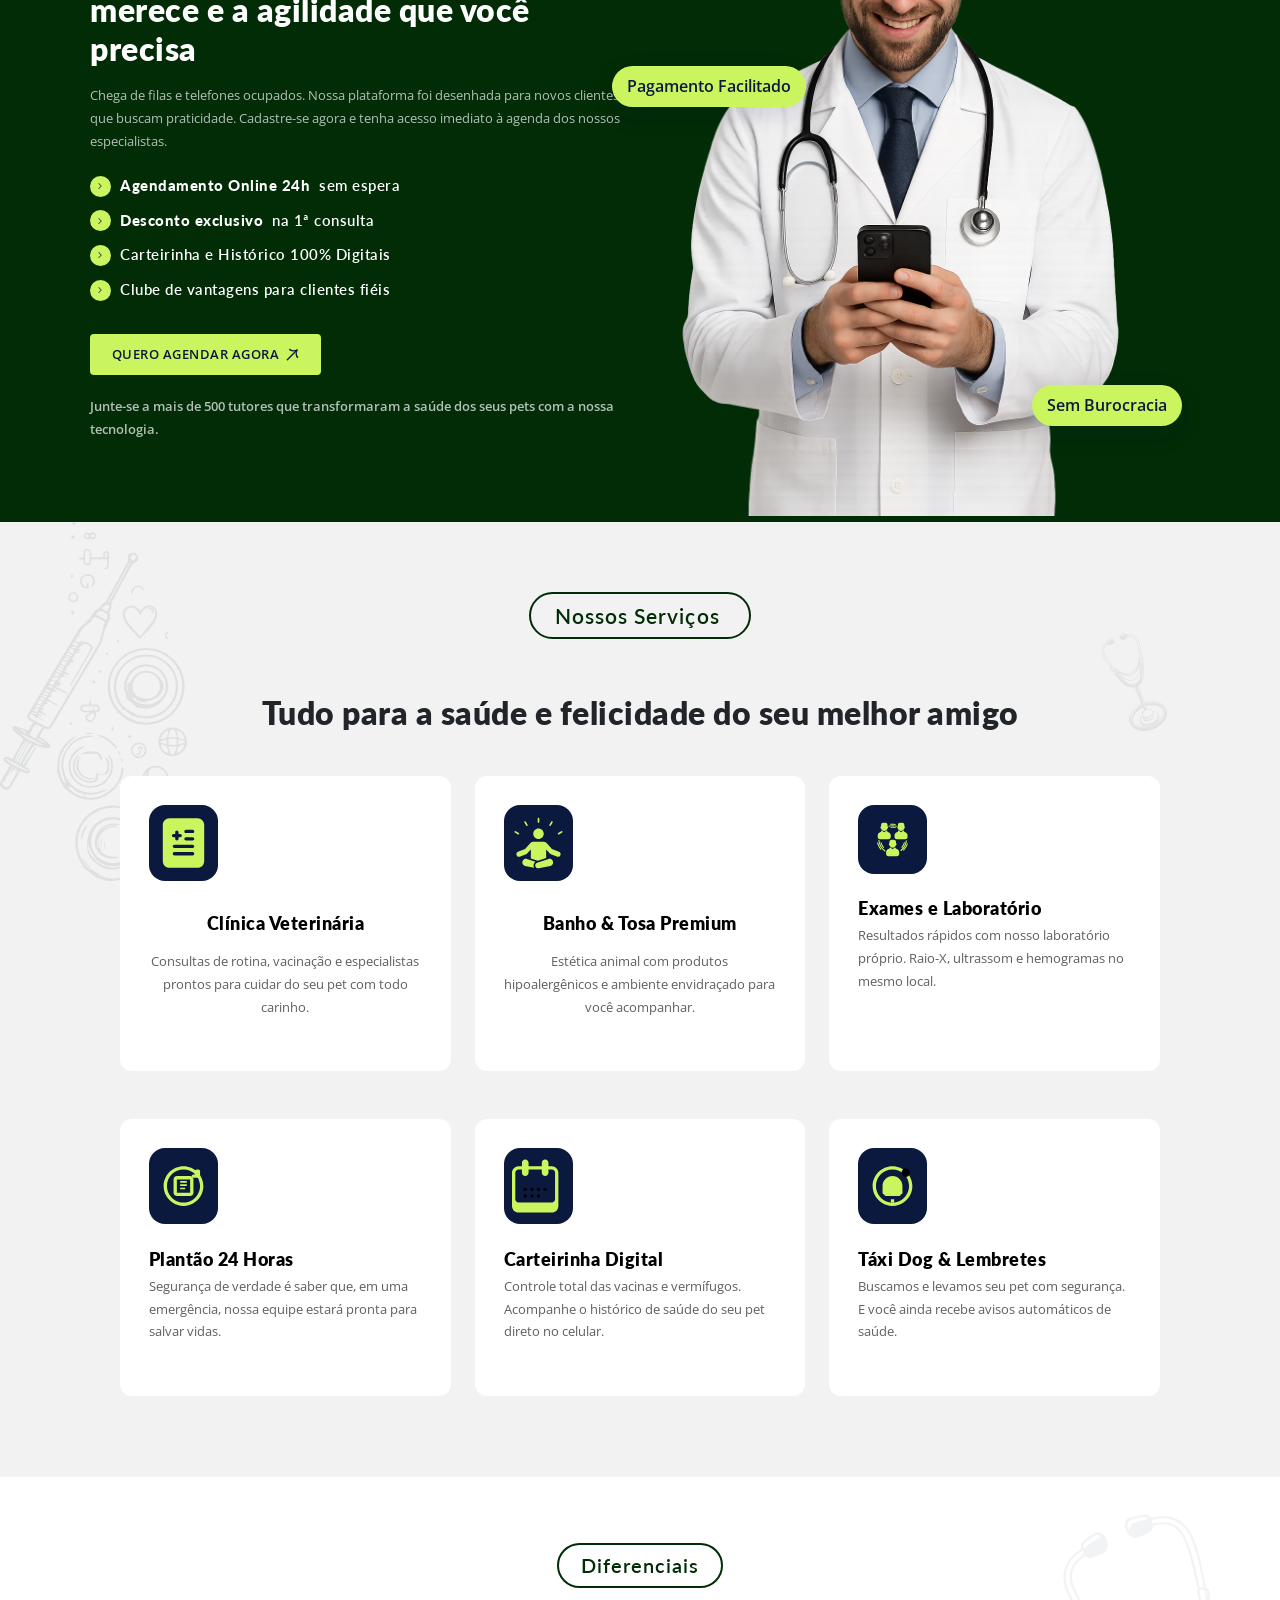
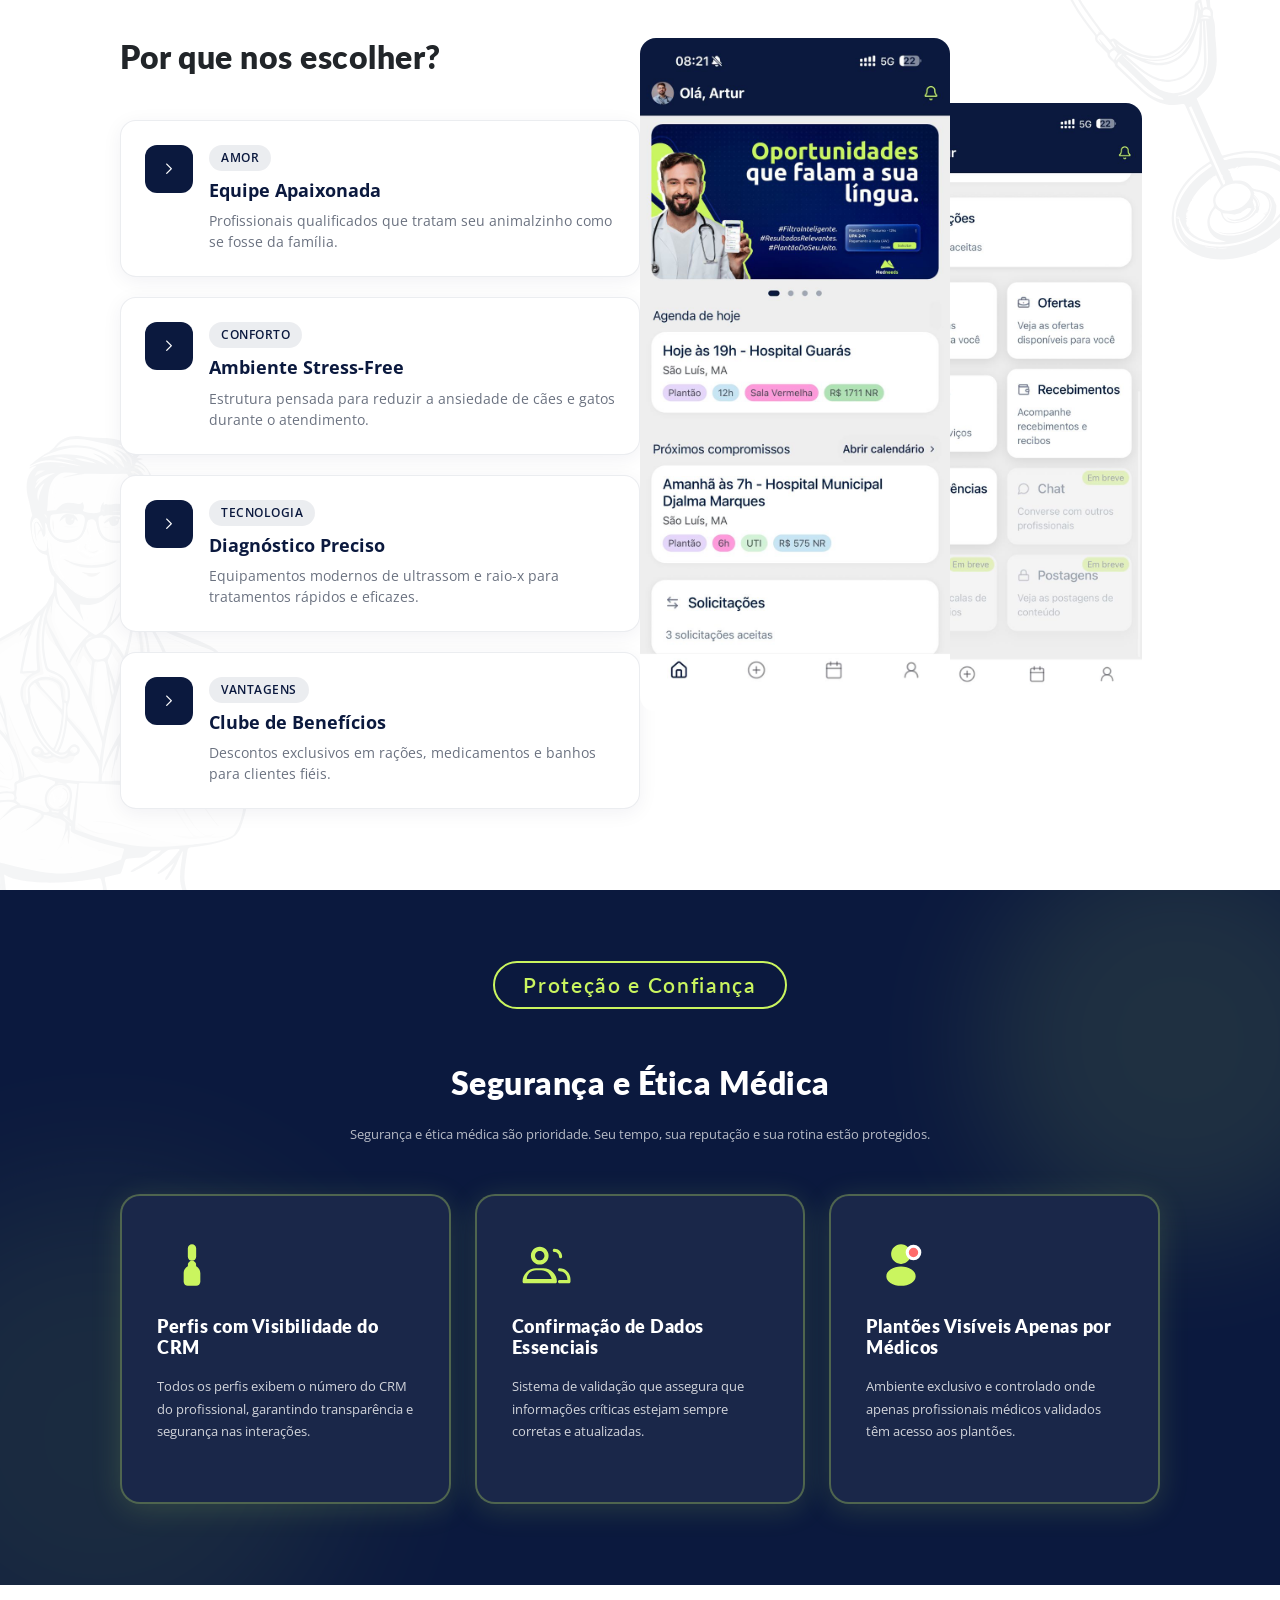
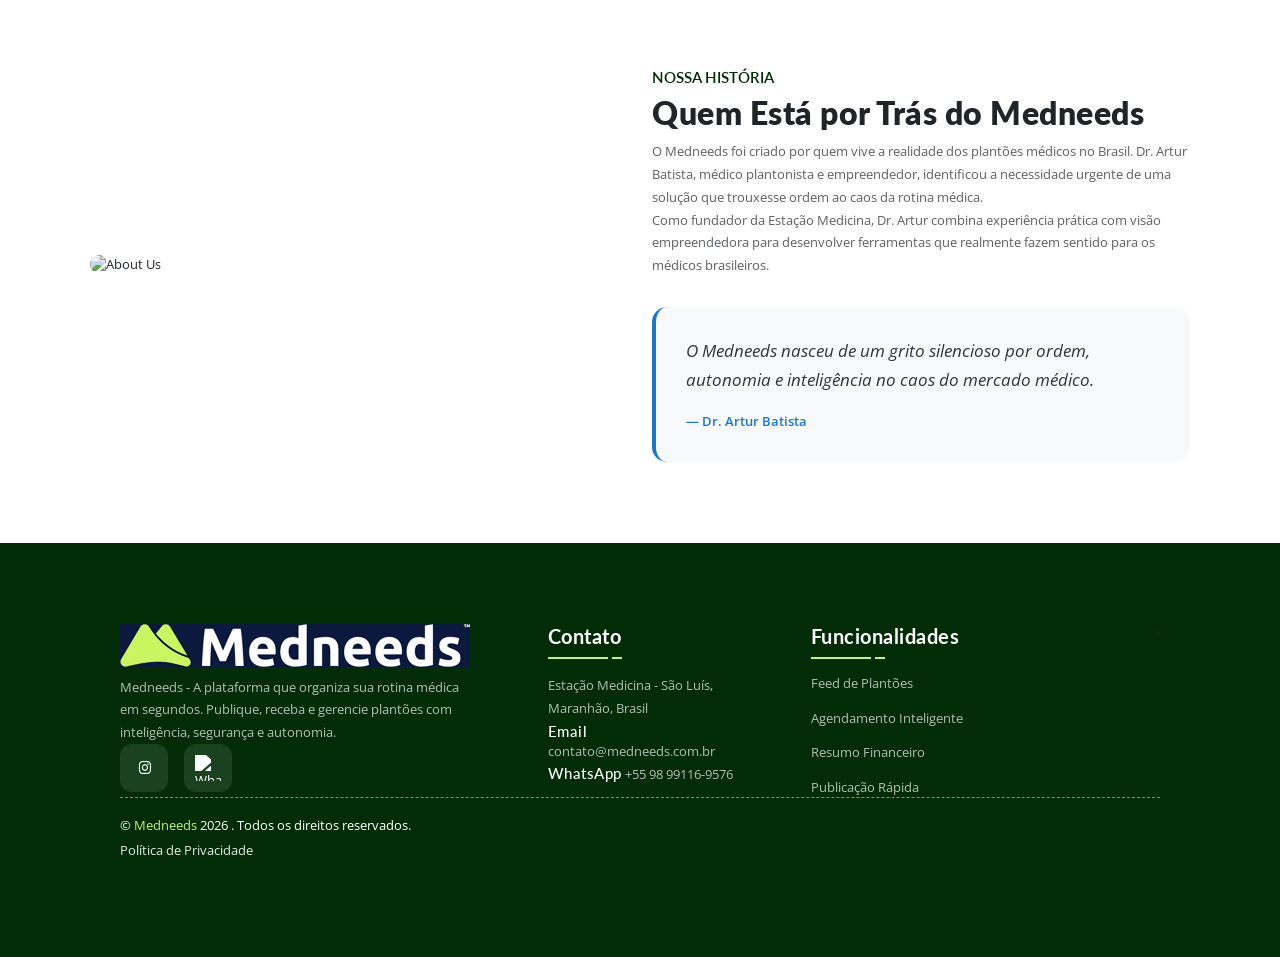
==== commit 9454f3b2: "Arrumando seção nossos serviços" ====
--- a/medneeds-fer/index.html
+++ b/medneeds-fer/index.html
@@ -552,25 +552,20 @@
       <!-- 3 CALL SECTION END -->
 
       <!-- 4 SECTION START -->
-      <section class="ul-services ul-section-spacing">
+     <section class="ul-services ul-section-spacing">
         <div class="ul-container">
           <div class="text-center features-title-wrapper">
-            <span class="ul-section-sub-title features-title"
-              >Funcionalidades-Chave</span
-            >
+            <span class="ul-section-sub-title features-title">Nossos Serviços</span>
           </div>
-          <!-- section heading -->
           <div class="ul-section-heading text-center justify-content-center">
             <div class="left">
               <h2 class="ul-section-title">
-                Tudo que você precisa para organizar sua rotina médica
+                Tudo para a saúde e felicidade do seu melhor amigo
               </h2>
             </div>
           </div>
 
-          <!-- features grid -->
           <div class="row gy-5">
-            <!-- First row - 3 items -->
             <div class="col-lg-4 col-md-6">
               <div class="ul-service ul-service-feature text-center">
                 <div
@@ -598,11 +593,10 @@
                 </div>
                 <div class="ul-service-txt">
                   <h3 class="ul-service-title mb-3">
-                    <a href="#feed">Feed de Ofertas Médicas</a>
+                    <a href="#clinica">Clínica Veterinária</a>
                   </h3>
                   <p class="ul-service-descr">
-                    Encontre oportunidades de plantões e filtre por área de
-                    atuação, localidade ou forma de pagamento.
+                    Consultas de rotina, vacinação e especialistas prontos para cuidar do seu pet com todo carinho.
                   </p>
                 </div>
               </div>
@@ -635,17 +629,15 @@
                 </div>
                 <div class="ul-service-txt">
                   <h3 class="ul-service-title mb-3">
-                    <a href="#agendamento">Agenda Médica Intuitiva </a>
+                    <a href="#estetica">Banho & Tosa Premium</a>
                   </h3>
                   <p class="ul-service-descr">
-                    Agende plantões com poucos cliques. Salve modelos e replique
-                    plantões fixos com facilidade.
+                    Estética animal com produtos hipoalergênicos e ambiente envidraçado para você acompanhar.
                   </p>
                 </div>
               </div>
             </div>
 
-            <!-- single service -->
             <div class="col-12 col-md-6 col-lg-4">
               <div class="ul-service">
                 <div
@@ -665,68 +657,35 @@
                     xmlns="http://www.w3.org/2000/svg"
                   >
                     <g>
-                      <path
-                        d="m8.7 9.2c.5 2 2.3 3.5 4.5 3.5 2.1 0 4-1.5 4.5-3.5.6-.2 1.1-.9 1.1-1.6s-.4-1.2-.9-1.5v-1.9c0-1.7-1.3-3-3-3h-3.2c-1.7 0-3 1.3-3 3v1.9c-.7.4-1 .9-1 1.6s.4 1.3 1 1.5z"
-                      />
-                      <path
-                        d="m7.1 24.6h12.2c1.5 0 2.8-1 3.1-2.5.1-.7.2-1.5.2-2.1 0-3.2-1.6-5.3-4.8-6.2l-.6-1.2c-.1-.2-.3-.3-.5-.4-.2 0-.5 0-.6.2l-2.9 2.4-2.9-2.4c-.2-.1-.4-.2-.6-.2s-.4.2-.5.4l-.6 1.2c-3.1.9-4.8 3-4.8 6.2 0 .7.1 1.4.2 2.1.3 1.5 1.6 2.5 3.1 2.5z"
-                      />
-                      <path
-                        d="m32.7 9.2c.5 2 2.3 3.5 4.5 3.5 2.1 0 4-1.5 4.5-3.5.6-.2 1.1-.9 1.1-1.6s-.4-1.2-.9-1.5v-1.9c0-1.7-1.3-3-3-3h-3.2c-1.6 0-3 1.3-3 3v1.9c-.6.3-1 .9-1 1.5-.1.8.3 1.4 1 1.6z"
-                      />
-                      <path
-                        d="m41.2 12.6c-.1-.2-.3-.3-.5-.4-.2 0-.5 0-.6.2l-2.9 2.4-2.9-2.4c-.2-.1-.4-.2-.6-.2s-.4.2-.5.4l-.6 1.2c-3.2.9-4.8 3-4.8 6.2 0 .7.1 1.4.2 2.1.3 1.5 1.6 2.5 3.1 2.5h12.2c1.5 0 2.8-1 3.1-2.5.1-.7.2-1.5.2-2.1 0-3.2-1.6-5.3-4.8-6.2z"
-                      />
-                      <path
-                        d="m29.8 37.9-.6-1.2c-.1-.2-.3-.3-.5-.4-.2 0-.5 0-.6.2l-2.9 2.5-2.9-2.4c-.2-.1-.4-.2-.6-.2s-.4.2-.5.4l-.6 1.2c-3.2.9-4.8 3-4.8 6.2 0 .7.1 1.4.2 2.1.3 1.5 1.6 2.5 3.1 2.5h12.2c1.5 0 2.8-1 3.1-2.5.1-.7.2-1.5.2-2.1 0-3.3-1.6-5.4-4.8-6.3z"
-                      />
-                      <path
-                        d="m20.6 28.3v1.9c-.5.3-.9.8-.9 1.5s.4 1.3 1.1 1.6c.5 2 2.3 3.5 4.5 3.5s4-1.5 4.5-3.5c.6-.2 1.1-.9 1.1-1.6s-.4-1.2-.9-1.5v-1.9c0-1.6-1.3-3-3-3h-3.2c-1.9.1-3.2 1.4-3.2 3z"
-                      />
-                      <path
-                        d="m6.3 26.1c0-.4-.4-.7-.8-.7s-.7.4-.7.8c.4 6.3 3.7 12.2 9 15.8.1.1.3.1.4.1.2 0 .5-.1.6-.3.2-.3.1-.8-.2-1-4.8-3.4-7.9-8.9-8.3-14.7z"
-                      />
-                      <path
-                        d="m44.8 26.2c-.4-.1-.8.3-.8.7-.5 5.2-3.2 10-7.4 13.2-.3.2-.4.7-.1 1.1.1.2.4.3.6.3s.3 0 .5-.2c4.5-3.4 7.4-8.6 8-14.2-.1-.5-.4-.9-.8-.9z"
-                      />
-                      <path
-                        d="m20.1 6.8c3.3-.9 6.9-.9 10.2 0h.2c.3 0 .6-.2.7-.5.1-.4-.1-.8-.5-.9-3.6-1-7.4-1-11 0-.4.1-.6.5-.5.9s.5.6.9.5z"
-                      />
-                      <path
-                        d="m28.7 8.7h.2c.3 0 .7-.2.7-.6.1-.4-.2-.8-.6-.9-2-.4-4.2-.5-6.3-.2-.4.1-.7.4-.7.8s.4.7.8.6c2-.2 4-.1 5.9.3z"
-                      />
-                      <path
-                        d="m22.5 4.1c2.1-.3 4.3-.2 6.4.2h.1c.4 0 .7-.3.7-.6.1-.4-.2-.8-.6-.9-2.3-.4-4.6-.5-6.9-.2-.4.1-.7.4-.6.8.1.5.5.8.9.7z"
-                      />
-                      <path
-                        d="m4.6 29.6c-.1-.4-.5-.7-.9-.6s-.7.5-.6.9c.8 3.4 2.4 6.7 4.6 9.4.1.2.4.3.6.3s.3-.1.5-.2c.3-.3.4-.7.1-1.1-2.1-2.4-3.5-5.5-4.3-8.7z"
-                      />
-                      <path
-                        d="m8.2 28.9c-.4.1-.6.5-.5.9.7 2.6 2 4.9 3.7 7 .1.2.4.3.6.3s.3-.1.5-.2c.3-.3.4-.7.1-1.1-1.6-1.9-2.8-4-3.4-6.4-.2-.4-.6-.6-1-.5z"
-                      />
-                      <path
-                        d="m46.3 30.4c-.4-.1-.8.1-.9.5-.9 3.2-2.7 6.3-5.1 8.7-.3.3-.3.8 0 1.1.1.1.3.2.5.2s.4-.1.5-.2c2.5-2.6 4.4-5.9 5.4-9.3.2-.5 0-.9-.4-1z"
-                      />
-                      <path
-                        d="m41.3 29.3c-.6 2.4-1.8 4.5-3.4 6.4-.3.3-.2.8.1 1.1.1.1.3.2.5.2s.4-.1.6-.3c1.7-2.1 3-4.4 3.7-7 .1-.4-.1-.8-.5-.9-.5-.1-.9.1-1 .5z"
-                      />
+                      <path d="m8.7 9.2c.5 2 2.3 3.5 4.5 3.5 2.1 0 4-1.5 4.5-3.5.6-.2 1.1-.9 1.1-1.6s-.4-1.2-.9-1.5v-1.9c0-1.7-1.3-3-3-3h-3.2c-1.7 0-3 1.3-3 3v1.9c-.7.4-1 .9-1 1.6s.4 1.3 1 1.5z"/>
+                      <path d="m7.1 24.6h12.2c1.5 0 2.8-1 3.1-2.5.1-.7.2-1.5.2-2.1 0-3.2-1.6-5.3-4.8-6.2l-.6-1.2c-.1-.2-.3-.3-.5-.4-.2 0-.5 0-.6.2l-2.9 2.4-2.9-2.4c-.2-.1-.4-.2-.6-.2s-.4.2-.5.4l-.6 1.2c-3.1.9-4.8 3-4.8 6.2 0 .7.1 1.4.2 2.1.3 1.5 1.6 2.5 3.1 2.5z"/>
+                      <path d="m32.7 9.2c.5 2 2.3 3.5 4.5 3.5 2.1 0 4-1.5 4.5-3.5.6-.2 1.1-.9 1.1-1.6s-.4-1.2-.9-1.5v-1.9c0-1.7-1.3-3-3-3h-3.2c-1.6 0-3 1.3-3 3v1.9c-.6.3-1 .9-1 1.5-.1.8.3 1.4 1 1.6z"/>
+                      <path d="m41.2 12.6c-.1-.2-.3-.3-.5-.4-.2 0-.5 0-.6.2l-2.9 2.4-2.9-2.4c-.2-.1-.4-.2-.6-.2s-.4.2-.5.4l-.6 1.2c-3.2.9-4.8 3-4.8 6.2 0 .7.1 1.4.2 2.1.3 1.5 1.6 2.5 3.1 2.5h12.2c1.5 0 2.8-1 3.1-2.5.1-.7.2-1.5.2-2.1 0-3.2-1.6-5.3-4.8-6.2z"/>
+                      <path d="m29.8 37.9-.6-1.2c-.1-.2-.3-.3-.5-.4-.2 0-.5 0-.6.2l-2.9 2.5-2.9-2.4c-.2-.1-.4-.2-.6-.2s-.4.2-.5.4l-.6 1.2c-3.2.9-4.8 3-4.8 6.2 0 .7.1 1.4.2 2.1.3 1.5 1.6 2.5 3.1 2.5h12.2c1.5 0 2.8-1 3.1-2.5.1-.7.2-1.5.2-2.1 0-3.3-1.6-5.4-4.8-6.3z"/>
+                      <path d="m20.6 28.3v1.9c-.5.3-.9.8-.9 1.5s.4 1.3 1.1 1.6c.5 2 2.3 3.5 4.5 3.5s4-1.5 4.5-3.5c.6-.2 1.1-.9 1.1-1.6s-.4-1.2-.9-1.5v-1.9c0-1.6-1.3-3-3-3h-3.2c-1.9.1-3.2 1.4-3.2 3z"/>
+                      <path d="m6.3 26.1c0-.4-.4-.7-.8-.7s-.7.4-.7.8c.4 6.3 3.7 12.2 9 15.8.1.1.3.1.4.1.2 0 .5-.1.6-.3.2-.3.1-.8-.2-1-4.8-3.4-7.9-8.9-8.3-14.7z"/>
+                      <path d="m44.8 26.2c-.4-.1-.8.3-.8.7-.5 5.2-3.2 10-7.4 13.2-.3.2-.4.7-.1 1.1.1.2.4.3.6.3s.3 0 .5-.2c4.5-3.4 7.4-8.6 8-14.2-.1-.5-.4-.9-.8-.9z"/>
+                      <path d="m20.1 6.8c3.3-.9 6.9-.9 10.2 0h.2c.3 0 .6-.2.7-.5.1-.4-.1-.8-.5-.9-3.6-1-7.4-1-11 0-.4.1-.6.5-.5.9s.5.6.9.5z"/>
+                      <path d="m28.7 8.7h.2c.3 0 .7-.2.7-.6.1-.4-.2-.8-.6-.9-2-.4-4.2-.5-6.3-.2-.4.1-.7.4-.7.8s.4.7.8.6c2-.2 4-.1 5.9.3z"/>
+                      <path d="m22.5 4.1c2.1-.3 4.3-.2 6.4.2h.1c.4 0 .7-.3.7-.6.1-.4-.2-.8-.6-.9-2.3-.4-4.6-.5-6.9-.2-.4.1-.7.4-.6.8.1.5.5.8.9.7z"/>
+                      <path d="m4.6 29.6c-.1-.4-.5-.7-.9-.6s-.7.5-.6.9c.8 3.4 2.4 6.7 4.6 9.4.1.2.4.3.6.3s.3-.1.5-.2c.3-.3.4-.7.1-1.1-2.1-2.4-3.5-5.5-4.3-8.7z"/>
+                      <path d="m8.2 28.9c-.4.1-.6.5-.5.9.7 2.6 2 4.9 3.7 7 .1.2.4.3.6.3s.3-.1.5-.2c.3-.3.4-.7.1-1.1-1.6-1.9-2.8-4-3.4-6.4-.2-.4-.6-.6-1-.5z"/>
+                      <path d="m46.3 30.4c-.4-.1-.8.1-.9.5-.9 3.2-2.7 6.3-5.1 8.7-.3.3-.3.8 0 1.1.1.1.3.2.5.2s.4-.1.5-.2c2.5-2.6 4.4-5.9 5.4-9.3.2-.5 0-.9-.4-1z"/>
+                      <path d="m41.3 29.3c-.6 2.4-1.8 4.5-3.4 6.4-.3.3-.2.8.1 1.1.1.1.3.2.5.2s.4-.1.6-.3c1.7-2.1 3-4.4 3.7-7 .1-.4-.1-.8-.5-.9-.5-.1-.9.1-1 .5z"/>
                     </g>
                   </svg>
                 </div>
                 <div class="ul-service-txt">
                   <h3 class="ul-service-title">
-                    <a href="#financeiro">Painel Financeiro</a>
+                    <a href="#exames">Exames e Laboratório</a>
                   </h3>
                   <p class="ul-service-descr">
-                    Acompanhe seus recebimentos um painel de controle mensal
-                    (recebidos e a receber). O mesmo também funciona para suas
-                    transferências de ofertas.
+                    Resultados rápidos com nosso laboratório próprio. Raio-X, ultrassom e hemogramas no mesmo local.
                   </p>
                 </div>
               </div>
             </div>
 
-            <!-- single service -->
             <div class="col-12 col-md-6 col-lg-4">
               <div class="ul-service">
                 <div
@@ -752,10 +711,7 @@
                       d="M40 20H24c-2.209 0-4 1.791-4 4v16c0 2.209 1.791 4 4 4h16c2.209 0 4-1.791 4-4V24c0-2.209-1.791-4-4-4zm0 20H24V24h16v16z"
                       fill="rgb(0,0,0)"
                     />
-                    <path
-                      d="M28 26h8v2h-8v-2zm0 4h8v2h-8v-2zm0 4h6v2h-6v-2z"
-                      fill="rgb(0,0,0)"
-                    />
+                    <path d="M28 26h8v2h-8v-2zm0 4h8v2h-8v-2zm0 4h6v2h-6v-2z" fill="rgb(0,0,0)" />
                     <path
                       d="M48 12c-1.105 0-2 .895-2 2v4h-2c-1.105 0-2 .895-2 2s.895 2 2 2h6c1.105 0 2-.895 2-2v-6c0-1.105-.895-2-2-2z"
                       fill="rgb(0,0,0)"
@@ -764,17 +720,15 @@
                 </div>
                 <div class="ul-service-txt">
                   <h3 class="ul-service-title">
-                    <a href="#publicacao">Publicação Rápida e Segura</a>
+                    <a href="#emergencia">Plantão 24 Horas</a>
                   </h3>
                   <p class="ul-service-descr">
-                    Ofertas criadas em 3 cliques, com visibilidade apenas entre
-                    médicos identificação com seu CRM.
+                    Segurança de verdade é saber que, em uma emergência, nossa equipe estará pronta para salvar vidas.
                   </p>
                 </div>
               </div>
             </div>
 
-            <!-- single service -->
             <div class="col-12 col-md-6 col-lg-4">
               <div class="ul-service">
                 <div
@@ -807,11 +761,10 @@
                 </div>
                 <div class="ul-service-txt">
                   <h3 class="ul-service-title">
-                    <a href="#calendario">Visualização Cronológica</a>
+                    <a href="#vacinas">Carteirinha Digital</a>
                   </h3>
                   <p class="ul-service-descr">
-                    Calendário visual claro e elegante, com passado e futuro
-                    organizados.
+                    Controle total das vacinas e vermífugos. Acompanhe o histórico de saúde do seu pet direto no celular.
                   </p>
                 </div>
               </div>
@@ -847,14 +800,10 @@
                 </div>
                 <div class="ul-service-txt">
                   <h3 class="ul-service-title">
-                    <a href="#calendario"
-                      >Sistema de Notificações Inteligentes</a
-                    >
+                    <a href="#taxi">Táxi Dog & Lembretes</a>
                   </h3>
                   <p class="ul-service-descr">
-                    O app te avisa de todos os seus compromissos e com
-                    antecedência. Também pode te avisar sobre ofertas
-                    disponíveis em qualquer lugar do país!
+                    Buscamos e levamos seu pet com segurança. E você ainda recebe avisos automáticos de saúde.
                   </p>
                 </div>
               </div>
@@ -875,99 +824,83 @@
           />
         </div>
       </section>
-      <!-- 4 SECTION END -->
-
-      <!-- 5 SECTION START -->
       <section class="ul-qualification ul-section-spacing">
         <div class="ul-container">
           <div class="text-center differentials-title-wrapper">
-            <span class="ul-section-sub-title differentials-title"
-              >Diferenciais</span
-            >
+            <span class="ul-section-sub-title differentials-title">Diferenciais</span>
           </div>
           <div class="row gx-0 gy-4">
-            <!-- cards left side -->
             <div class="col-md-6">
-              <!-- heading -->
               <div class="ul-section-heading">
                 <div>
-                  <h2 class="ul-section-title">Por que escolher o Medneeds?</h2>
+                  <h2 class="ul-section-title">Por que nos escolher?</h2>
                 </div>
               </div>
 
-              <!-- differentials grid - single column -->
               <div class="differentials-cards">
-                <!-- single differential -->
                 <div class="differential-card">
                   <div class="differential-icon">
                     <i class="flaticon-right-arrow"></i>
                   </div>
                   <div class="differential-content">
-                    <div class="differential-badge">Exclusivo</div>
+                    <div class="differential-badge">Amor</div>
                     <h3 class="differential-title">
-                      Feito por médicos, para médicos
+                      Equipe Apaixonada
                     </h3>
                     <p class="differential-description">
-                      Desenvolvido por quem entende as dores reais da profissão
-                      médica
+                      Profissionais qualificados que tratam seu animalzinho como se fosse da família.
                     </p>
                   </div>
                 </div>
 
-                <!-- single differential -->
                 <div class="differential-card">
                   <div class="differential-icon">
                     <i class="flaticon-right-arrow"></i>
                   </div>
                   <div class="differential-content">
-                    <div class="differential-badge">Design</div>
+                    <div class="differential-badge">Conforto</div>
                     <h3 class="differential-title">
-                      Interface leve, intuitiva e bonita
+                      Ambiente Stress-Free
                     </h3>
                     <p class="differential-description">
-                      Experiência visual moderna e fácil de usar
+                      Estrutura pensada para reduzir a ansiedade de cães e gatos durante o atendimento.
                     </p>
                   </div>
                 </div>
 
-                <!-- single differential -->
                 <div class="differential-card">
                   <div class="differential-icon">
                     <i class="flaticon-right-arrow"></i>
                   </div>
                   <div class="differential-content">
-                    <div class="differential-badge">Prático</div>
+                    <div class="differential-badge">Tecnologia</div>
                     <h3 class="differential-title">
-                      Publicações rápidas com modelos salvos
+                      Diagnóstico Preciso
                     </h3>
                     <p class="differential-description">
-                      Crie ofertas de plantão em segundos com templates
-                      pré-definidos
+                      Equipamentos modernos de ultrassom e raio-x para tratamentos rápidos e eficazes.
                     </p>
                   </div>
                 </div>
 
-                <!-- single differential -->
                 <div class="differential-card">
                   <div class="differential-icon">
                     <i class="flaticon-right-arrow"></i>
                   </div>
                   <div class="differential-content">
-                    <div class="differential-badge">Integrado</div>
+                    <div class="differential-badge">Vantagens</div>
                     <h3 class="differential-title">
-                      Integração com notificações e calendário
+                      Clube de Benefícios
                     </h3>
                     <p class="differential-description">
-                      Sincronize com sua agenda e receba lembretes automáticos
+                      Descontos exclusivos em rações, medicamentos e banhos para clientes fiéis.
                     </p>
                   </div>
                 </div>
               </div>
             </div>
 
-            <!-- images right side -->
             <div class="col-md-6">
-              <!-- img desktop -->
               <div class="d-none d-lg-block">
                 <div class="ul-1-video-call-img">
                   <img
@@ -985,7 +918,6 @@
                 </div>
               </div>
 
-              <!-- img mobile (carousel) -->
               <div class="d-block d-lg-none">
                 <div class="swiper ul-solution-slider">
                   <div class="swiper-wrapper">
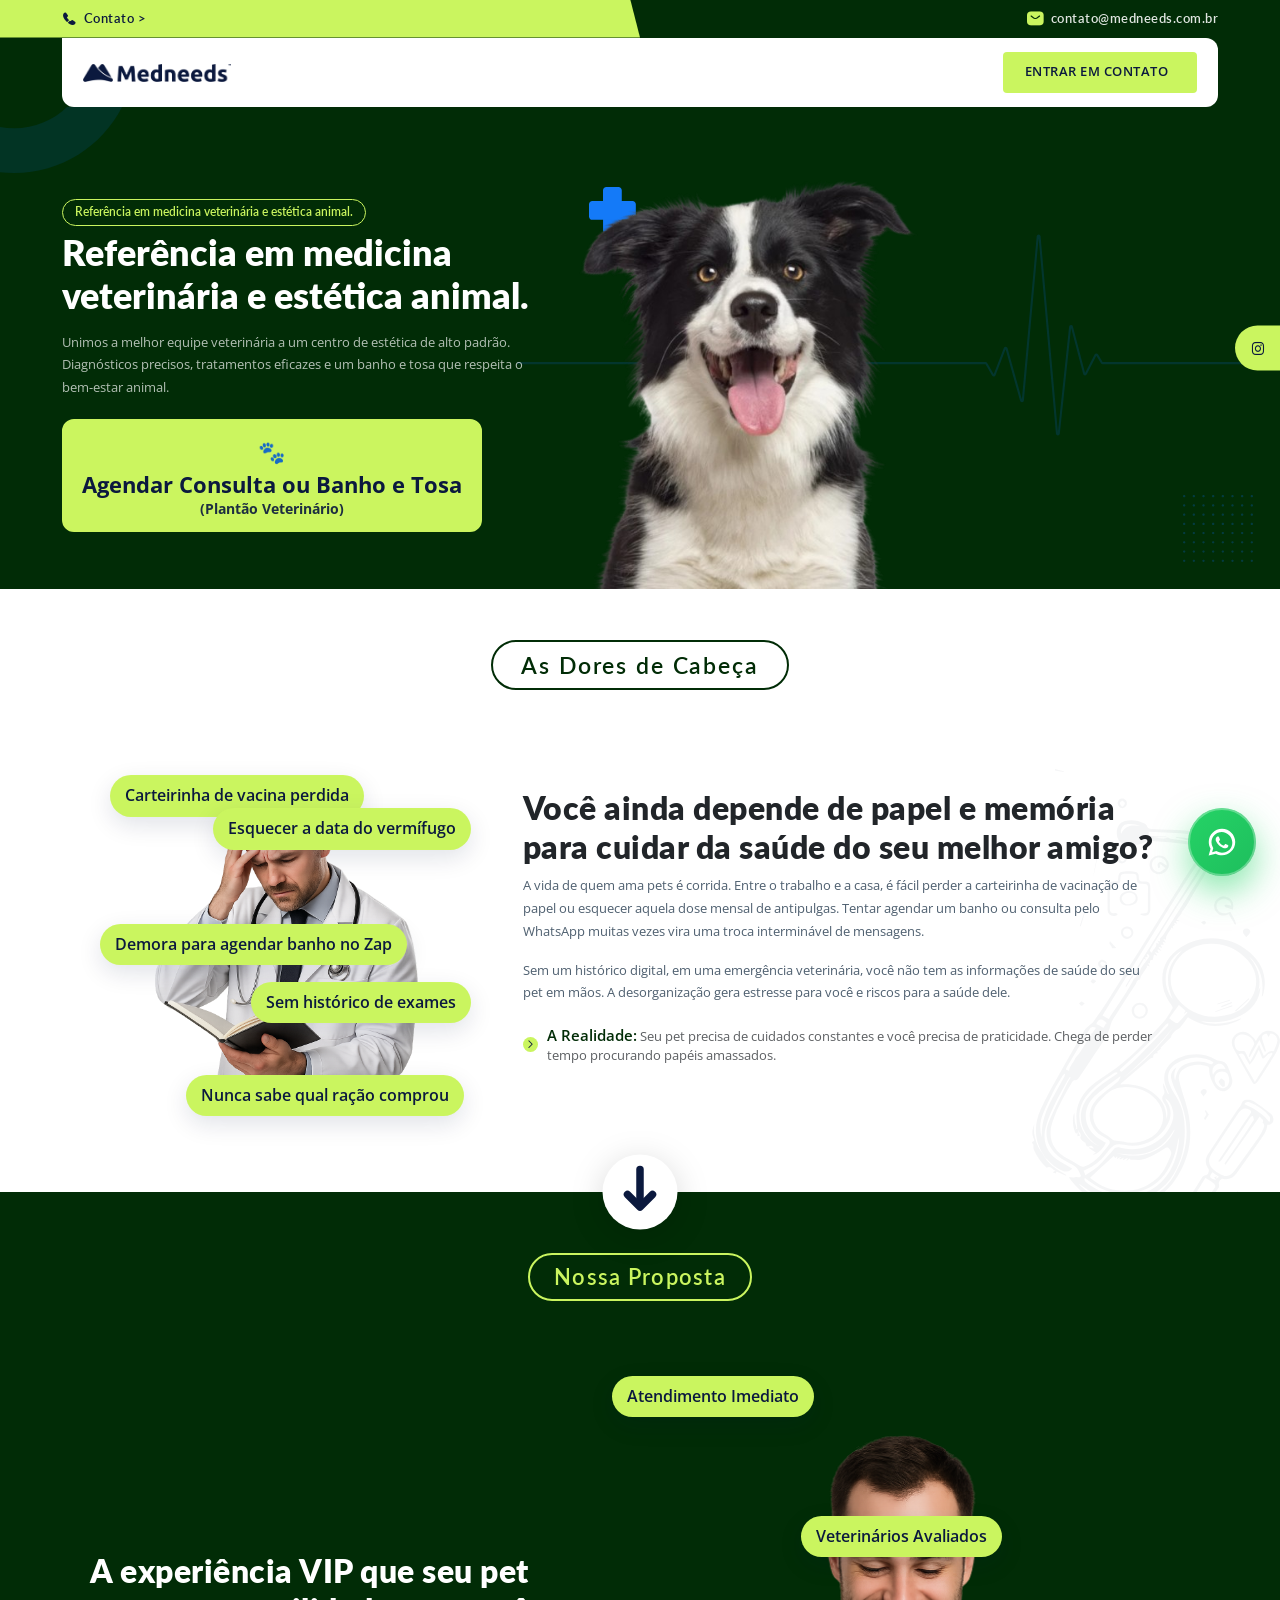
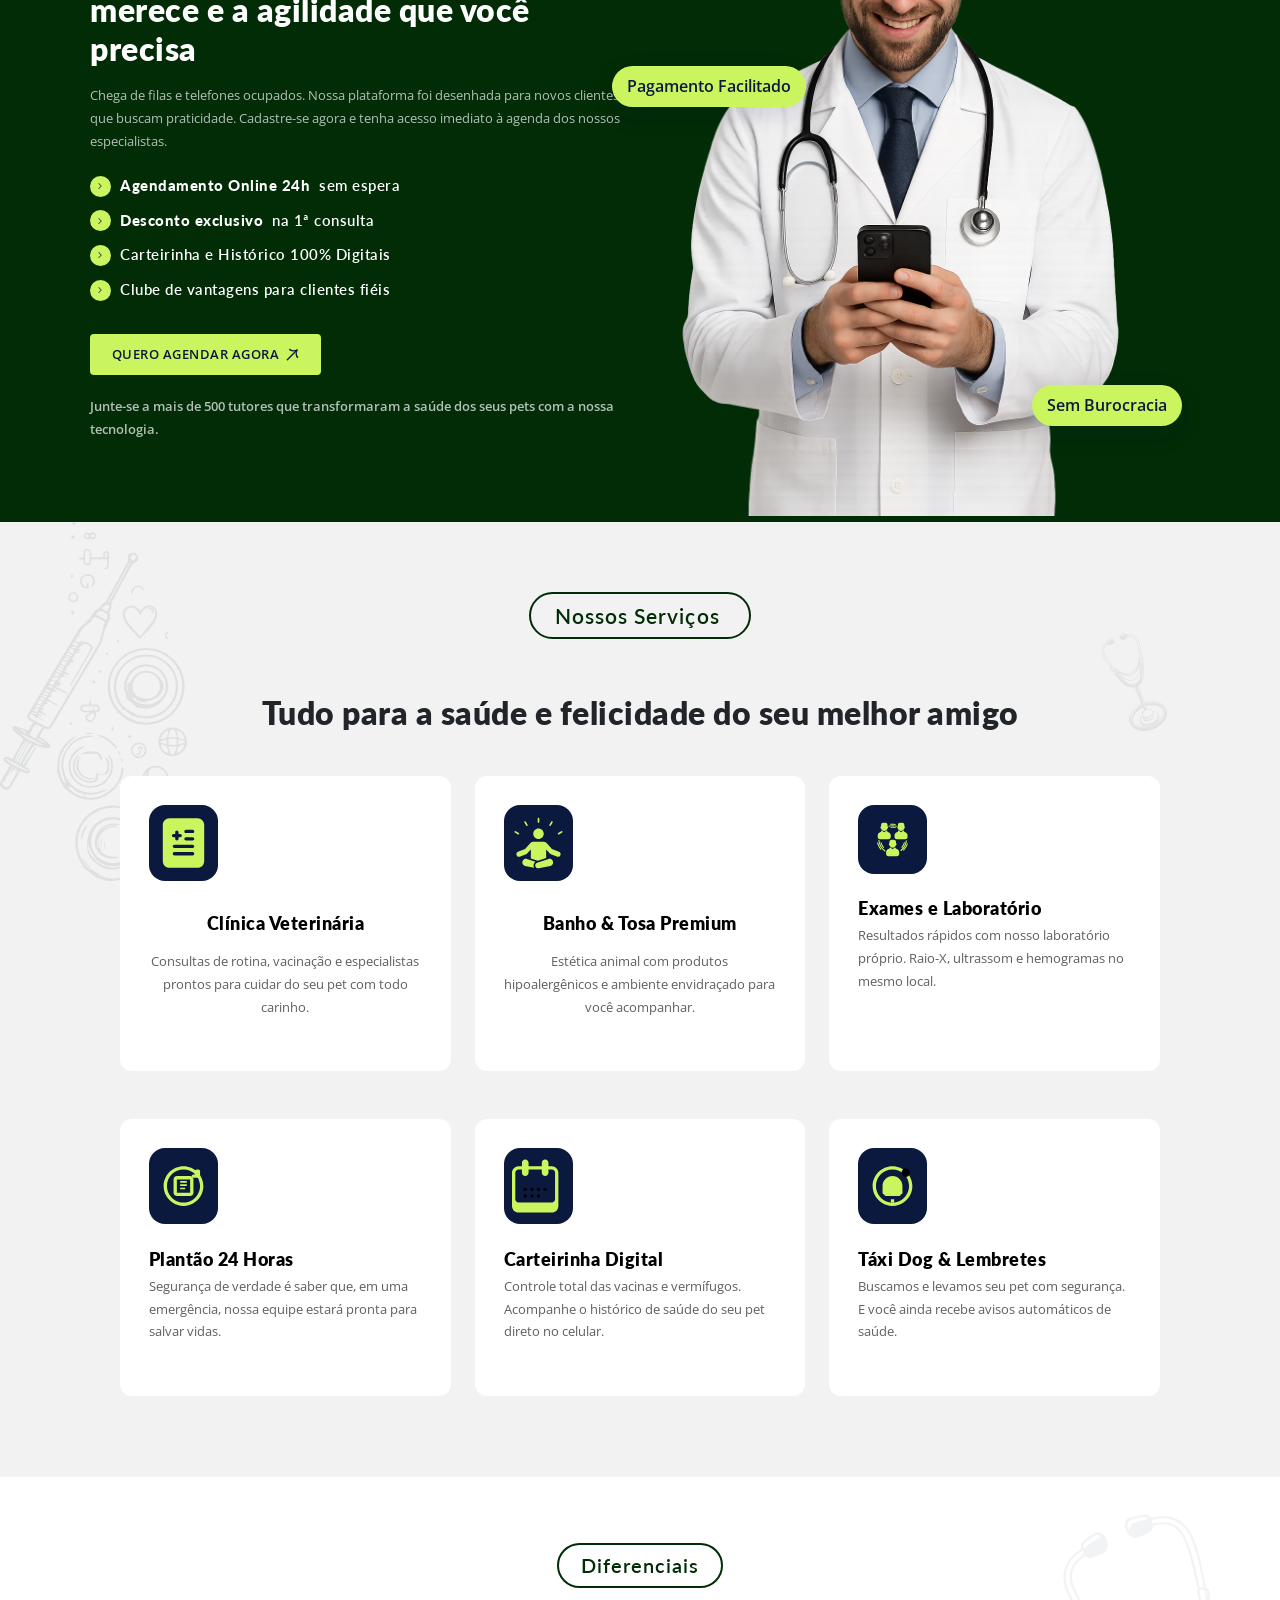
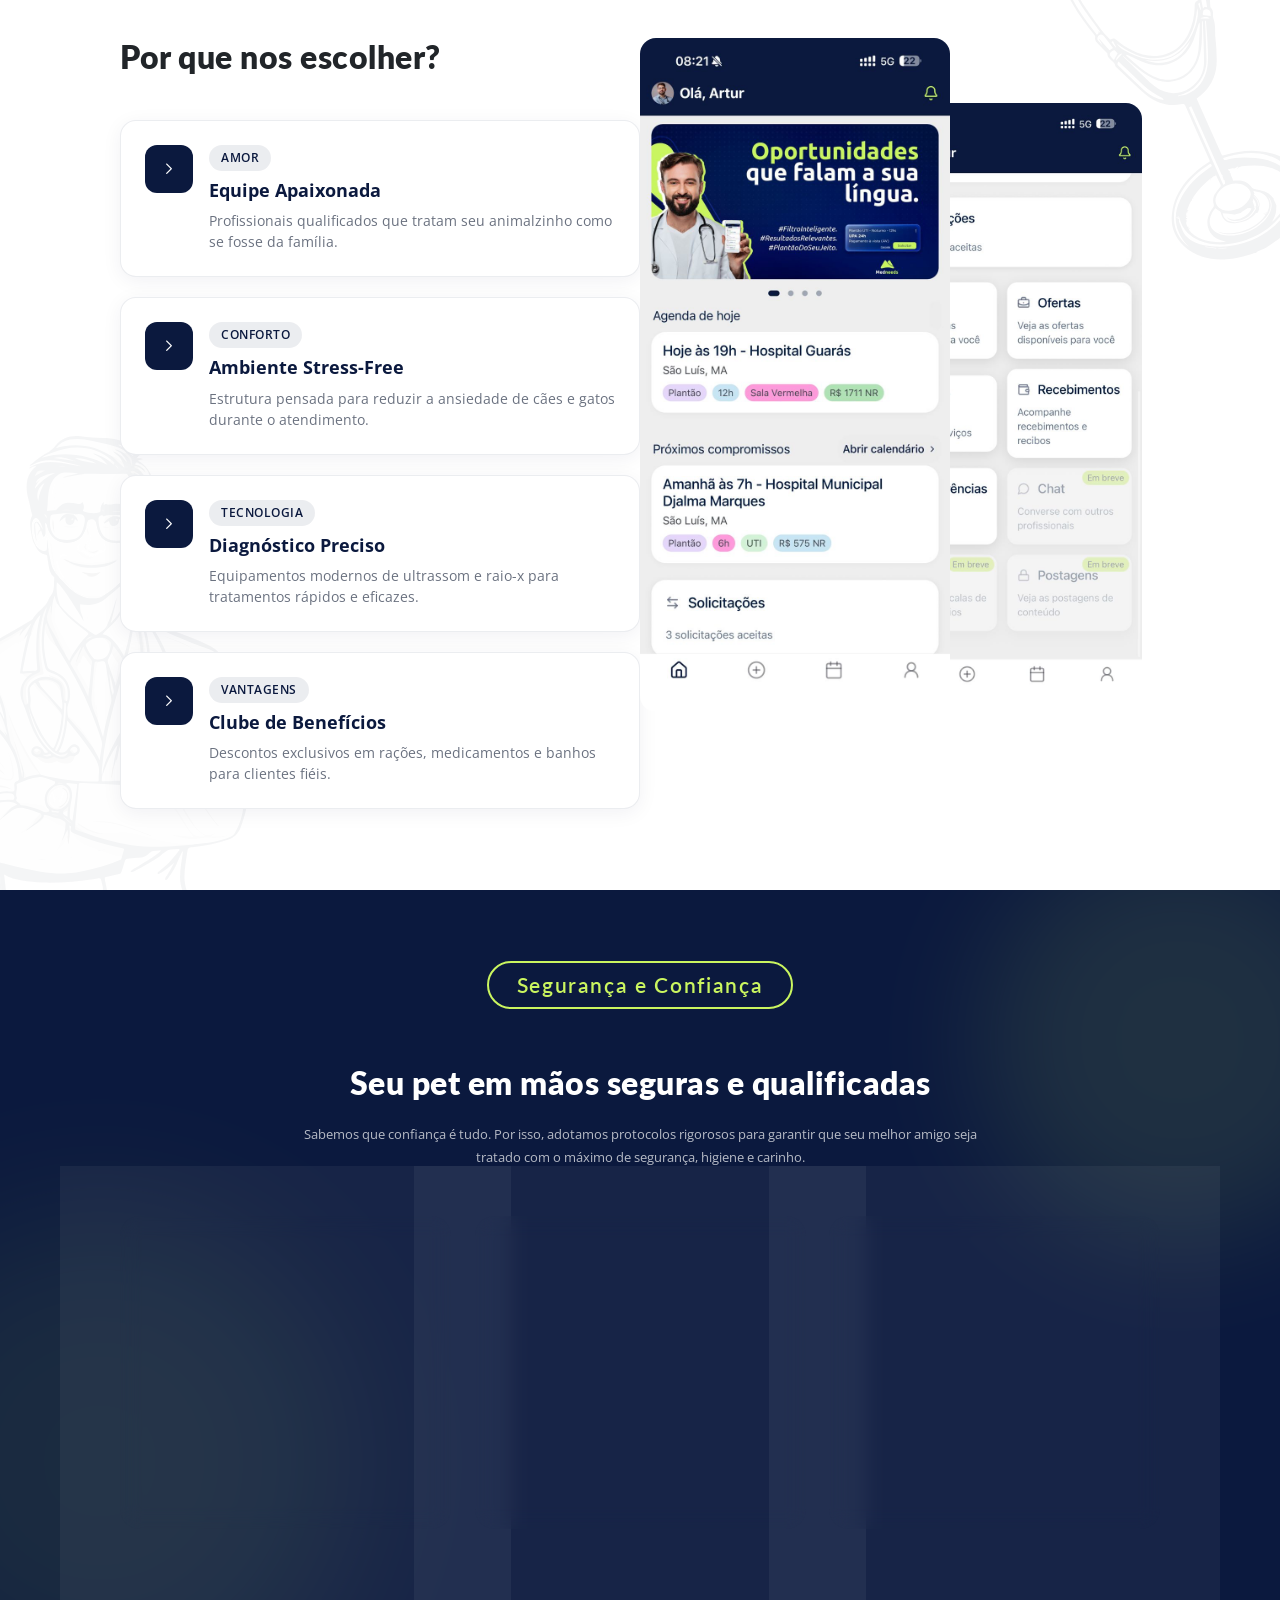
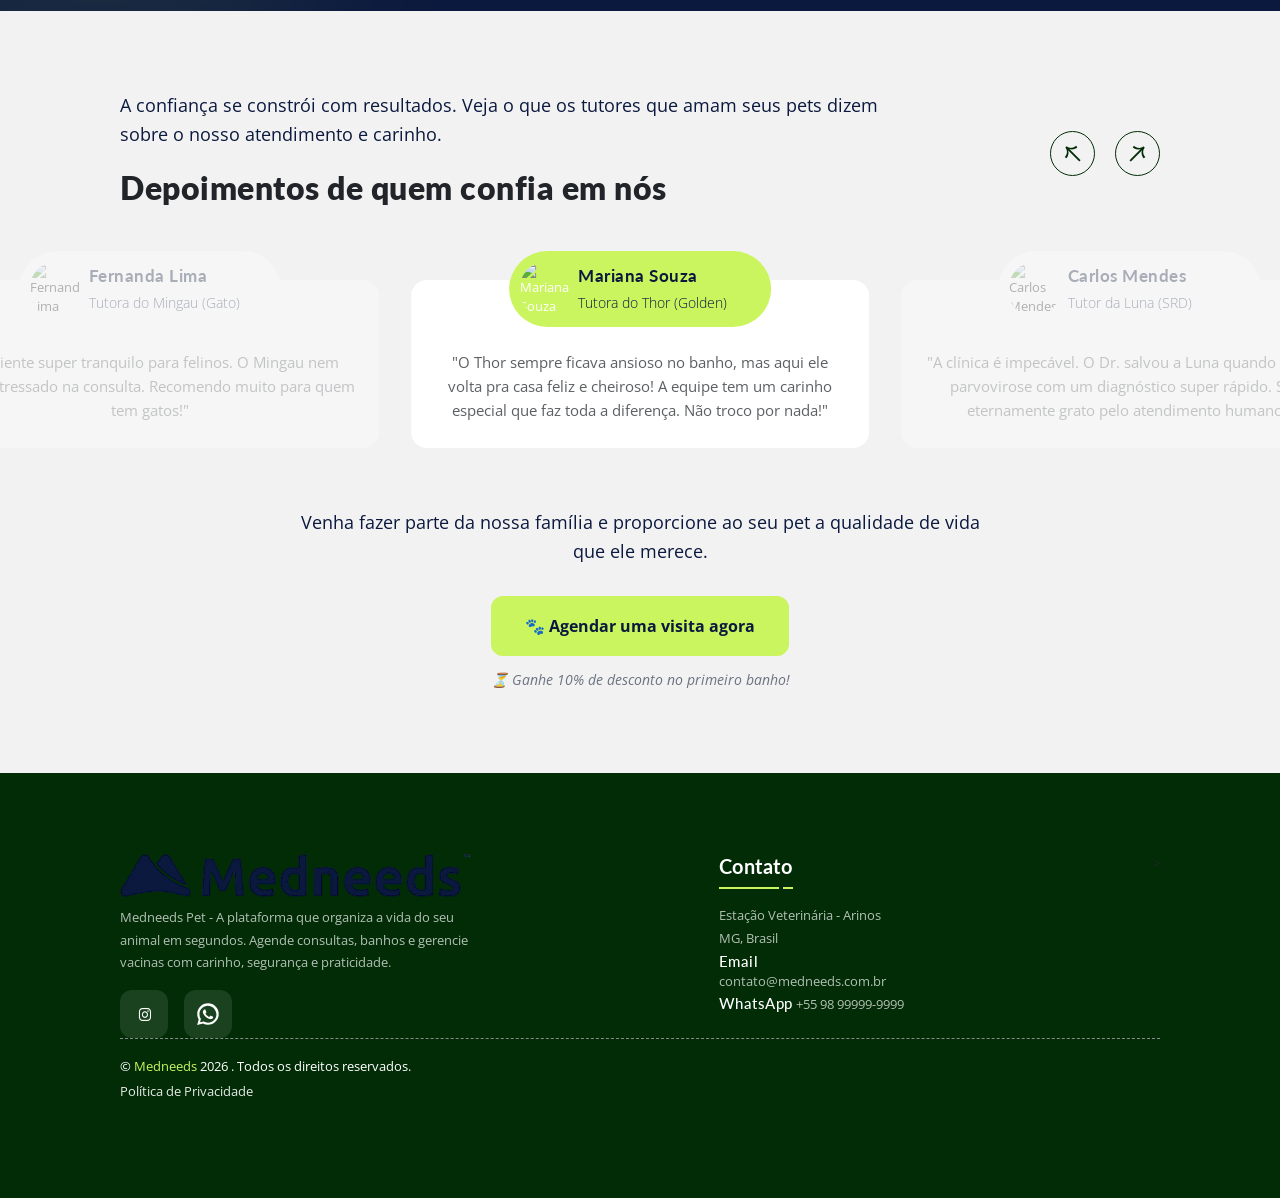
==== commit 50c883ac: "Terminando ultimo ajustes" ====
--- a/medneeds-fer/index.html
+++ b/medneeds-fer/index.html
@@ -824,6 +824,7 @@
           />
         </div>
       </section>
+
       <section class="ul-qualification ul-section-spacing">
         <div class="ul-container">
           <div class="text-center differentials-title-wrapper">
@@ -960,380 +961,219 @@
 
       <!-- 6 SECTION START - SEGURANÇA E ÉTICA -->
       <section
-        class="ul-about ul-section-spacing security-section"
-        style="background: #0b193e; position: relative; overflow: hidden"
-      >
-        <!-- Background decorative elements -->
+    class="ul-about ul-section-spacing security-section"
+    style="background: #0b193e; position: relative; overflow: hidden"
+>
+    <div
+        style="
+        position: absolute;
+        top: -50px;
+        right: -100px;
+        width: 400px;
+        height: 400px;
+        background: #caf55f;
+        border-radius: 50%;
+        opacity: 0.1;
+        filter: blur(60px);
+        pointer-events: none;
+        "
+    ></div>
+    <div
+        style="
+        position: absolute;
+        bottom: -100px;
+        left: -150px;
+        width: 500px;
+        height: 500px;
+        background: #caf55f;
+        border-radius: 50%;
+        opacity: 0.08;
+        filter: blur(80px);
+        pointer-events: none;
+        "
+    ></div>
+
+    <div class="ul-container" style="position: relative; z-index: 1">
+        <div class="text-center safety-title-wrapper">
+        <span class="ul-section-sub-title safety-title"
+            >Segurança e Confiança</span
+        >
+        </div>
         <div
-          style="
-            position: absolute;
-            top: -50px;
-            right: -100px;
-            width: 400px;
-            height: 400px;
-            background: #caf55f;
-            border-radius: 50%;
-            opacity: 0.1;
-            filter: blur(60px);
-          "
-        ></div>
-        <div
-          style="
-            position: absolute;
-            bottom: -100px;
-            left: -150px;
-            width: 500px;
-            height: 500px;
-            background: #caf55f;
-            border-radius: 50%;
-            opacity: 0.08;
-            filter: blur(80px);
-          "
-        ></div>
-
-        <div class="ul-container" style="position: relative; z-index: 1">
-          <div class="text-center safety-title-wrapper">
-            <span class="ul-section-sub-title safety-title"
-              >Proteção e Confiança</span
+        class="ul-section-heading text-center justify-content-center mb-5"
+        >
+        <div>
+            <h2 class="ul-section-title" style="color: white">
+            Seu pet em mãos seguras e qualificadas
+            </h2>
+            <p
+            class="ul-section-descr"
+            style="
+                max-width: 700px;
+                margin: 20px auto 0;
+                color: rgba(255, 255, 255, 0.7);
+            "
             >
-          </div>
-          <!-- heading -->
-          <div
-            class="ul-section-heading text-center justify-content-center mb-5"
-          >
-            <div>
-              <h2 class="ul-section-title" style="color: white">
-                Segurança e Ética Médica
-              </h2>
-              <p
-                class="ul-section-descr"
+            Sabemos que confiança é tudo. Por isso, adotamos protocolos rigorosos 
+            para garantir que seu melhor amigo seja tratado com o máximo de segurança, higiene e carinho.
+            </p>
+        </div>
+        </div>
+
+        <div class="row gy-4">
+        <div class="col-lg-4 col-md-6">
+            <div
+            class="security-card"
+            style="
+                background: rgba(255, 255, 255, 0.05); /* Fundo translúcido profissional */
+                backdrop-filter: blur(10px); /* Efeito de vidro */
+                -webkit-backdrop-filter: blur(10px);
+                border: 1px solid rgba(255, 255, 255, 0.1); /* Borda sutil */
+                padding: 35px;
+                border-radius: 20px;
+                height: 100%;
+                box-shadow: 0 10px 40px rgba(0, 0, 0, 0.2);
+                transition: all 0.4s ease;
+                position: relative;
+                overflow: hidden;
+            "
+            onmouseover="this.style.transform='translateY(-5px)'; this.style.borderColor='#caf55f'; this.style.background='rgba(255, 255, 255, 0.08)';"
+            onmouseout="this.style.transform='translateY(0)'; this.style.borderColor='rgba(255, 255, 255, 0.1)'; this.style.background='rgba(255, 255, 255, 0.05)';"
+            >
+            <div
                 style="
-                  max-width: 700px;
-                  margin: 20px auto 0;
-                  color: rgba(255, 255, 255, 0.7);
+                position: absolute;
+                top: 0;
+                left: 0;
+                right: 0;
+                height: 3px;
+                background: linear-gradient(90deg, #caf55f, transparent);
                 "
-              >
-                Segurança e ética médica são prioridade. Seu tempo, sua
-                reputação e sua rotina estão protegidos.
-              </p>
-            </div>
-          </div>
-
-          <!-- security features grid -->
-          <div class="row gy-4">
-            <!-- Feature 1 -->
-            <div class="col-lg-4 col-md-6">
-              <div
-                class="security-card"
+            ></div>
+            
+            <div class="ul-service-icon mb-4">
+                <svg width="54" height="54" viewBox="0 0 24 24" fill="none" xmlns="http://www.w3.org/2000/svg">
+                    <path d="M12 2C10.9 2 10 2.9 10 4V8C10 9.1 10.9 10 12 10C13.1 10 14 9.1 14 8V4C14 2.9 13.1 2 12 2ZM12 12C9.8 12 8 13.8 8 16V20C8 21.1 8.9 22 10 22H14C15.1 22 16 21.1 16 20V16C16 13.8 14.2 12 12 12Z" fill="#caf55f"/>
+                    <circle cx="12" cy="12" r="2" fill="#caf55f" fill-opacity="0.5"/>
+                </svg>
+            </div>
+            <div class="ul-service-txt">
+                <h3 class="ul-service-title mb-3" style="color: white; font-size: 1.25rem;">
+                Profissionais Certificados
+                </h3>
+                <p class="ul-service-descr" style="color: rgba(255, 255, 255, 0.7); line-height: 1.6;">
+                Toda a nossa equipe veterinária possui registro ativo no CRMV e passa por constantes treinamentos e atualizações técnicas.
+                </p>
+            </div>
+            </div>
+        </div>
+
+        <div class="col-lg-4 col-md-6">
+            <div
+            class="security-card"
+            style="
+                background: rgba(255, 255, 255, 0.05);
+                backdrop-filter: blur(10px);
+                -webkit-backdrop-filter: blur(10px);
+                border: 1px solid rgba(255, 255, 255, 0.1);
+                padding: 35px;
+                border-radius: 20px;
+                height: 100%;
+                box-shadow: 0 10px 40px rgba(0, 0, 0, 0.2);
+                transition: all 0.4s ease;
+                position: relative;
+                overflow: hidden;
+            "
+            onmouseover="this.style.transform='translateY(-5px)'; this.style.borderColor='#caf55f'; this.style.background='rgba(255, 255, 255, 0.08)';"
+            onmouseout="this.style.transform='translateY(0)'; this.style.borderColor='rgba(255, 255, 255, 0.1)'; this.style.background='rgba(255, 255, 255, 0.05)';"
+            >
+            <div
                 style="
-                  background: #1a2749;
-                  border: 2px solid rgba(202, 245, 95, 0.3);
-                  padding: 35px;
-                  border-radius: 20px;
-                  height: 100%;
-                  box-shadow: 0 5px 30px rgba(202, 245, 95, 0.15);
-                  transition: all 0.6s cubic-bezier(0.4, 0, 0.2, 1);
-                  position: relative;
-                  overflow: hidden;
+                position: absolute;
+                top: 0;
+                left: 0;
+                right: 0;
+                height: 3px;
+                background: linear-gradient(90deg, #caf55f, transparent);
                 "
-              >
-                <div
-                  style="
-                    position: absolute;
-                    top: 0;
-                    left: 0;
-                    right: 0;
-                    height: 4px;
-                    background: linear-gradient(
-                      90deg,
-                      #caf55f 0%,
-                      transparent 100%
-                    );
-                    opacity: 0;
-                    transition: opacity 0.6s ease;
-                  "
-                ></div>
-                <div class="ul-service-icon mb-3">
-                  <svg
-                    width="50"
-                    height="50"
-                    viewBox="0 0 24 24"
-                    fill="none"
-                    xmlns="http://www.w3.org/2000/svg"
-                  >
-                    <path
-                      d="M12 2C10.9 2 10 2.9 10 4V8C10 9.1 10.9 10 12 10C13.1 10 14 9.1 14 8V4C14 2.9 13.1 2 12 2ZM12 12C9.8 12 8 13.8 8 16V20C8 21.1 8.9 22 10 22H14C15.1 22 16 21.1 16 20V16C16 13.8 14.2 12 12 12Z"
-                      fill="#caf55f"
-                    />
-                    <circle cx="12" cy="12" r="2" fill="#caf55f" />
-                  </svg>
-                </div>
-                <div class="ul-service-txt">
-                  <h3 class="ul-service-title mb-3" style="color: white">
-                    Perfis com Visibilidade do CRM
-                  </h3>
-                  <p
-                    class="ul-service-descr"
-                    style="color: rgba(255, 255, 255, 0.8)"
-                  >
-                    Todos os perfis exibem o número do CRM do profissional,
-                    garantindo transparência e segurança nas interações.
-                  </p>
-                </div>
-              </div>
-            </div>
-
-            <!-- Feature 2 -->
-            <div class="col-lg-4 col-md-6">
-              <div
-                class="security-card"
+            ></div>
+
+            <div class="ul-service-icon mb-4">
+                <svg width="54" height="54" viewBox="0 0 24 24" fill="none" xmlns="http://www.w3.org/2000/svg">
+                    <path d="M9 11.75C6.66 11.75 4.75 9.84 4.75 7.5C4.75 5.16 6.66 3.25 9 3.25C11.34 3.25 13.25 5.16 13.25 7.5C13.25 9.84 11.34 11.75 9 11.75ZM9 5.25C7.76 5.25 6.75 6.26 6.75 7.5C6.75 8.74 7.76 9.75 9 9.75C10.24 9.75 11.25 8.74 11.25 7.5C11.25 6.26 10.24 5.25 9 5.25Z" fill="#caf55f"/>
+                    <path d="M16.5 20.75H1.5C1.09 20.75 0.75 20.41 0.75 20C0.75 16.42 3.67 13.5 7.25 13.5H10.75C14.33 13.5 17.25 16.42 17.25 20C17.25 20.41 16.91 20.75 16.5 20.75ZM2.78 18.75H14.72C14.27 16.39 12.28 14.5 9.75 14.5H7.25C4.72 14.5 2.73 16.39 2.78 18.75Z" fill="#caf55f" fill-opacity="0.7"/>
+                    <path d="M19 8.75C18.59 8.75 18.25 8.41 18.25 8C18.25 6.76 17.24 5.75 16 5.75C15.59 5.75 15.25 5.41 15.25 5C15.25 4.59 15.59 4.25 16 4.25C18.07 4.25 19.75 5.93 19.75 8C19.75 8.41 19.41 8.75 19 8.75Z" fill="#caf55f"/>
+                    <path d="M23 20.75H18.5C18.09 20.75 17.75 20.41 17.75 20C17.75 19.59 18.09 19.25 18.5 19.25H22.25V18.75C22.25 16.68 20.57 15 18.5 15C18.09 15 17.75 14.66 17.75 14.25C17.75 13.84 18.09 13.5 18.5 13.5C21.4 13.5 23.75 15.85 23.75 18.75V20C23.75 20.41 23.41 20.75 23 20.75Z" fill="#caf55f"/>
+                </svg>
+            </div>
+            <div class="ul-service-txt">
+                <h3 class="ul-service-title mb-3" style="color: white; font-size: 1.25rem;">
+                Ambiente Monitorado
+                </h3>
+                <p class="ul-service-descr" style="color: rgba(255, 255, 255, 0.7); line-height: 1.6;">
+                Segurança total com monitoramento por câmeras 24h e protocolos rigorosos de higiene hospitalar em todas as áreas.
+                </p>
+            </div>
+            </div>
+        </div>
+
+        <div class="col-lg-4 col-md-6">
+            <div
+            class="security-card"
+            style="
+                background: rgba(255, 255, 255, 0.05);
+                backdrop-filter: blur(10px);
+                -webkit-backdrop-filter: blur(10px);
+                border: 1px solid rgba(255, 255, 255, 0.1);
+                padding: 35px;
+                border-radius: 20px;
+                height: 100%;
+                box-shadow: 0 10px 40px rgba(0, 0, 0, 0.2);
+                transition: all 0.4s ease;
+                position: relative;
+                overflow: hidden;
+            "
+            onmouseover="this.style.transform='translateY(-5px)'; this.style.borderColor='#caf55f'; this.style.background='rgba(255, 255, 255, 0.08)';"
+            onmouseout="this.style.transform='translateY(0)'; this.style.borderColor='rgba(255, 255, 255, 0.1)'; this.style.background='rgba(255, 255, 255, 0.05)';"
+            >
+            <div
                 style="
-                  background: #1a2749;
-                  border: 2px solid rgba(202, 245, 95, 0.3);
-                  padding: 35px;
-                  border-radius: 20px;
-                  height: 100%;
-                  box-shadow: 0 5px 30px rgba(202, 245, 95, 0.15);
-                  transition: all 0.6s cubic-bezier(0.4, 0, 0.2, 1);
-                  position: relative;
-                  overflow: hidden;
+                position: absolute;
+                top: 0;
+                left: 0;
+                right: 0;
+                height: 3px;
+                background: linear-gradient(90deg, #caf55f, transparent);
                 "
-              >
-                <div
-                  style="
-                    position: absolute;
-                    top: 0;
-                    left: 0;
-                    right: 0;
-                    height: 4px;
-                    background: linear-gradient(
-                      90deg,
-                      #caf55f 0%,
-                      transparent 100%
-                    );
-                    opacity: 0;
-                    transition: opacity 0.6s ease;
-                  "
-                ></div>
-                <div class="ul-service-icon mb-3">
-                  <svg
-                    width="50"
-                    height="50"
-                    viewBox="0 0 24 24"
-                    fill="none"
-                    xmlns="http://www.w3.org/2000/svg"
-                  >
-                    <path
-                      d="M9 11.75C6.66 11.75 4.75 9.84 4.75 7.5C4.75 5.16 6.66 3.25 9 3.25C11.34 3.25 13.25 5.16 13.25 7.5C13.25 9.84 11.34 11.75 9 11.75ZM9 5.25C7.76 5.25 6.75 6.26 6.75 7.5C6.75 8.74 7.76 9.75 9 9.75C10.24 9.75 11.25 8.74 11.25 7.5C11.25 6.26 10.24 5.25 9 5.25Z"
-                      fill="#caf55f"
-                    />
-                    <path
-                      d="M16.5 20.75H1.5C1.09 20.75 0.75 20.41 0.75 20C0.75 16.42 3.67 13.5 7.25 13.5H10.75C14.33 13.5 17.25 16.42 17.25 20C17.25 20.41 16.91 20.75 16.5 20.75ZM2.78 18.75H14.72C14.27 16.39 12.28 14.5 9.75 14.5H7.25C4.72 14.5 2.73 16.39 2.78 18.75Z"
-                      fill="#caf55f"
-                    />
-                    <path
-                      d="M19 8.75C18.59 8.75 18.25 8.41 18.25 8C18.25 6.76 17.24 5.75 16 5.75C15.59 5.75 15.25 5.41 15.25 5C15.25 4.59 15.59 4.25 16 4.25C18.07 4.25 19.75 5.93 19.75 8C19.75 8.41 19.41 8.75 19 8.75Z"
-                      fill="#caf55f"
-                    />
-                    <path
-                      d="M23 20.75H18.5C18.09 20.75 17.75 20.41 17.75 20C17.75 19.59 18.09 19.25 18.5 19.25H22.25V18.75C22.25 16.68 20.57 15 18.5 15C18.09 15 17.75 14.66 17.75 14.25C17.75 13.84 18.09 13.5 18.5 13.5C21.4 13.5 23.75 15.85 23.75 18.75V20C23.75 20.41 23.41 20.75 23 20.75Z"
-                      fill="#caf55f"
-                    />
-                  </svg>
-                </div>
-                <div class="ul-service-txt">
-                  <h3 class="ul-service-title mb-3" style="color: white">
-                    Confirmação de Dados Essenciais
-                  </h3>
-                  <p
-                    class="ul-service-descr"
-                    style="color: rgba(255, 255, 255, 0.8)"
-                  >
-                    Sistema de validação que assegura que informações críticas
-                    estejam sempre corretas e atualizadas.
-                  </p>
-                </div>
-              </div>
-            </div>
-
-            <!-- Feature 3 -->
-            <div class="col-lg-4 col-md-6">
-              <div
-                class="security-card"
-                style="
-                  background: #1a2749;
-                  border: 2px solid rgba(202, 245, 95, 0.3);
-                  padding: 35px;
-                  border-radius: 20px;
-                  height: 100%;
-                  box-shadow: 0 5px 30px rgba(202, 245, 95, 0.15);
-                  transition: all 0.6s cubic-bezier(0.4, 0, 0.2, 1);
-                  position: relative;
-                  overflow: hidden;
-                "
-              >
-                <div
-                  style="
-                    position: absolute;
-                    top: 0;
-                    left: 0;
-                    right: 0;
-                    height: 4px;
-                    background: linear-gradient(
-                      90deg,
-                      #caf55f 0%,
-                      transparent 100%
-                    );
-                    opacity: 0;
-                    transition: opacity 0.6s ease;
-                  "
-                ></div>
-                <div class="ul-service-icon mb-3">
-                  <svg
-                    width="50"
-                    height="50"
-                    viewBox="0 0 24 24"
-                    fill="none"
-                    xmlns="http://www.w3.org/2000/svg"
-                  >
-                    <path
-                      d="M12 2C9.38 2 7.25 4.13 7.25 6.75C7.25 9.32 9.26 11.4 11.88 11.49C11.96 11.48 12.04 11.48 12.1 11.49C12.12 11.49 12.13 11.49 12.15 11.49C12.16 11.49 12.16 11.49 12.17 11.49C14.73 11.4 16.74 9.32 16.75 6.75C16.75 4.13 14.62 2 12 2Z"
-                      fill="#caf55f"
-                    />
-                    <path
-                      d="M17.08 14.15C14.29 12.29 9.74 12.29 6.93 14.15C5.66 15 4.96 16.15 4.96 17.38C4.96 18.61 5.66 19.75 6.92 20.59C8.32 21.53 10.16 22 12 22C13.84 22 15.68 21.53 17.08 20.59C18.34 19.74 19.04 18.6 19.04 17.36C19.03 16.13 18.34 14.99 17.08 14.15Z"
-                      fill="#caf55f"
-                    />
-                    <circle
-                      cx="18"
-                      cy="6"
-                      r="3"
-                      fill="#ff6b6b"
-                      stroke="white"
-                      stroke-width="1.5"
-                    />
-                  </svg>
-                </div>
-                <div class="ul-service-txt">
-                  <h3 class="ul-service-title mb-3" style="color: white">
-                    Plantões Visíveis Apenas por Médicos
-                  </h3>
-                  <p
-                    class="ul-service-descr"
-                    style="color: rgba(255, 255, 255, 0.8)"
-                  >
-                    Ambiente exclusivo e controlado onde apenas profissionais
-                    médicos validados têm acesso aos plantões.
-                  </p>
-                </div>
-              </div>
-            </div>
-          </div>
-        </div>
-      </section>
-      <!-- 6 SECTION END -->
-
-      <!-- 7 SECTION START - QUEM ESTÁ POR TRÁS -->
-      <section class="ul-2-about ul-section-spacing">
-        <div class="ul-2-container">
-          <div class="row align-items-center gy-5">
-            <!-- Image Column -->
-            <div class="col-lg-6">
-              <img
-                src="assets/new/artur.png"
-                alt="About Us"
-                style="
-                  border-radius: 15px;
-                  object-fit: cover;
-                  width: 500px;
-                  height: 500px;
-                "
-              />
-            </div>
-
-            <!-- Text Column -->
-            <div class="col-lg-6">
-              <div class="ul-2-about-txt">
-                <span class="ul-section-sub-title ul-2-section-sub-title"
-                  >Nossa História</span
-                >
-                <h2 class="ul-section-title">Quem Está por Trás do Medneeds</h2>
-                <p class="ul-section-descr">
-                  O Medneeds foi criado por quem vive a realidade dos plantões
-                  médicos no Brasil. Dr. Artur Batista, médico plantonista e
-                  empreendedor, identificou a necessidade urgente de uma solução
-                  que trouxesse ordem ao caos da rotina médica.
+            ></div>
+
+            <div class="ul-service-icon mb-4">
+                <svg width="54" height="54" viewBox="0 0 24 24" fill="none" xmlns="http://www.w3.org/2000/svg">
+                    <path d="M12 2C9.38 2 7.25 4.13 7.25 6.75C7.25 9.32 9.26 11.4 11.88 11.49C11.96 11.48 12.04 11.48 12.1 11.49C12.12 11.49 12.13 11.49 12.15 11.49C12.16 11.49 12.16 11.49 12.17 11.49C14.73 11.4 16.74 9.32 16.75 6.75C16.75 4.13 14.62 2 12 2Z" fill="#caf55f"/>
+                    <path d="M17.08 14.15C14.29 12.29 9.74 12.29 6.93 14.15C5.66 15 4.96 16.15 4.96 17.38C4.96 18.61 5.66 19.75 6.92 20.59C8.32 21.53 10.16 22 12 22C13.84 22 15.68 21.53 17.08 20.59C18.34 19.74 19.04 18.6 19.04 17.36C19.03 16.13 18.34 14.99 17.08 14.15Z" fill="#caf55f" fill-opacity="0.7"/>
+                    <circle cx="18" cy="6" r="3" fill="#ff6b6b" stroke="white" stroke-width="1.5"/>
+                </svg>
+            </div>
+            <div class="ul-service-txt">
+                <h3 class="ul-service-title mb-3" style="color: white; font-size: 1.25rem;">
+                Transparência Total
+                </h3>
+                <p class="ul-service-descr" style="color: rgba(255, 255, 255, 0.7); line-height: 1.6;">
+                Você participa de tudo. Enviamos boletins, fotos e vídeos durante internações ou procedimentos estéticos do seu pet.
                 </p>
-                <p class="ul-section-descr">
-                  Como fundador da Estação Medicina, Dr. Artur combina
-                  experiência prática com visão empreendedora para desenvolver
-                  ferramentas que realmente fazem sentido para os médicos
-                  brasileiros.
-                </p>
-
-                <div
-                  class="ul-2-about-quote"
-                  style="
-                    background: #f8f9fa;
-                    padding: 30px;
-                    border-radius: 15px;
-                    border-left: 4px solid #1976d2;
-                    margin-top: 30px;
-                  "
-                >
-                  <div
-                    style="display: flex; gap: 20px; align-items: flex-start"
-                  >
-                    <!-- <svg
-                      width="40"
-                      height="40"
-                      viewBox="0 0 24 24"
-                      fill="none"
-                      xmlns="http://www.w3.org/2000/svg"
-                      style="flex-shrink: 0; opacity: 0.3"
-                    >
-                      <path
-                        d="M10 8C10 10.21 8.21 12 6 12C5.45 12 5 12.45 5 13V16C5 17.1 5.9 18 7 18H9C10.1 18 11 17.1 11 16V11C11 9.34 9.66 8 8 8H7C7 6.34 8.34 5 10 5V4C7.79 4 6 5.79 6 8H10ZM19 8C19 10.21 17.21 12 15 12C14.45 12 14 12.45 14 13V16C14 17.1 14.9 18 16 18H18C19.1 18 20 17.1 20 16V11C20 9.34 18.66 8 17 8H16C16 6.34 17.34 5 19 5V4C16.79 4 15 5.79 15 8H19Z"
-                        fill="#caf55f"
-                      />
-                    </svg> -->
-                    <div>
-                      <p
-                        style="
-                          font-size: 17px;
-                          line-height: 1.7;
-                          margin: 0;
-                          color: #333;
-                          font-style: italic;
-                        "
-                      >
-                        O Medneeds nasceu de um grito silencioso por ordem,
-                        autonomia e inteligência no caos do mercado médico.
-                      </p>
-                      <p
-                        style="
-                          margin: 15px 0 0;
-                          font-weight: 600;
-                          color: #1976d2;
-                        "
-                      >
-                        — Dr. Artur Batista
-                      </p>
-                    </div>
-                  </div>
-                </div>
-              </div>
-            </div>
-          </div>
-        </div>
-      </section>
+            </div>
+            </div>
+        </div>
+        </div>
+    </div>
+</section>
       <!-- 7 SECTION END -->
 
       <!-- 8 SECTION START - PLANOS E ASSINATURAS -->
       <!-- <section
         class="ul-section-spacing"
         style="background: #0b193e; position: relative; overflow: hidden"
-      >
+      
         <div
           style="
             position: absolute;
@@ -1818,259 +1658,264 @@
       <!-- 8 SECTION END -->
 
       <!-- 9 SECTION START -->
-      <!-- <section class="ul-feedbacks ul-section-spacing">
-        <div class="ul-container">
-          <div class="ul-section-heading">
+       <section class="ul-feedbacks ul-section-spacing">
+    <div class="ul-container">
+        <div class="ul-section-heading">
             <div>
-              <p
-                class="ul-banner-descr"
-                style="
-                  color: #0b193e;
-                  font-size: 18px;
-                  line-height: 1.6;
-                  margin-bottom: 20px;
-                  max-width: 800px;
-                "
-              >
-                O Medneeds está em pré-lançamento — e os primeiros médicos a
-                testarem a versão Beta (teste) do app já estão organizando sua
-                rotina em segundos.
-              </p>
-
-              <h2 class="ul-section-title" style="margin-top: 10px">
-                O que os médicos dizem sobre o Medneeds
-              </h2>
+                <p class="ul-banner-descr" style="
+            color: #0b193e;
+            font-size: 18px;
+            line-height: 1.6;
+            margin-bottom: 20px;
+            max-width: 800px;
+          ">
+                    A confiança se constrói com resultados. Veja o que os tutores que amam seus pets dizem sobre o nosso atendimento e carinho.
+                </p>
+
+                <h2 class="ul-section-title" style="margin-top: 10px">
+                    Depoimentos de quem confia em nós
+                </h2>
             </div>
 
             <div class="ul-feedbacks-slider-nav ul-slider-nav">
-              <button class="prev">
-                <i class="flaticon-arrow-up-right"></i>
-              </button>
-              <button class="next">
-                <i class="flaticon-arrow-up-right"></i>
-              </button>
-            </div>
-          </div>
-        </div>
-
-        <div class="swiper ul-feedbacks-slider">
-          <div class="swiper-wrapper">
+                <button class="prev">
+                    <i class="flaticon-arrow-up-right"></i>
+                </button>
+                <button class="next">
+                    <i class="flaticon-arrow-up-right"></i>
+                </button>
+            </div>
+        </div>
+    </div>
+
+    <div class="swiper ul-feedbacks-slider">
+        <div class="swiper-wrapper">
+            
             <div class="swiper-slide">
-              <div class="ul-feedback">
-                <div class="ul-feedback-reviewer">
-                  <div class="ul-feedback-reviewer-img">
-                    <img src="assets/new/artur.png" alt="Dr. Artur Batista" />
-                  </div>
-
-                  <div class="ul-feedback-reviewer-info">
-                    <h3
-                      class="ul-feedback-reviewer-name"
-                      style="color: #0b193e"
-                    >
-                      Dr. Artur Batista
-                    </h3>
-                    <h4
-                      class="ul-feedback-reviewer-role"
-                      style="color: #0b193e"
-                    >
-                      CRM/MA 11788 - Fundador
-                    </h4>
-                  </div>
-                </div>
-                <div class="ul-feedback-rating">
-                  <i class="flaticon-star"></i>
-                  <i class="flaticon-star"></i>
-                  <i class="flaticon-star"></i>
-                  <i class="flaticon-star"></i>
-                  <i class="flaticon-star"></i>
-                </div>
-                <p class="ul-feedback-txt">
-                  "Criei o Medneeds porque vivi na pele o caos dos grupos de
-                  WhatsApp. Agora temos uma solução que realmente funciona para
-                  organizar a rotina médica brasileira."
-                </p>
-              </div>
+                <div class="ul-feedback">
+                    <div class="ul-feedback-reviewer">
+                        <div class="ul-feedback-reviewer-img">
+                            <img src="https://randomuser.me/api/portraits/women/44.jpg" alt="Mariana Souza" />
+                        </div>
+
+                        <div class="ul-feedback-reviewer-info">
+                            <h3 class="ul-feedback-reviewer-name" style="color: #0b193e">
+                                Mariana Souza
+                            </h3>
+                            <h4 class="ul-feedback-reviewer-role" style="color: #0b193e">
+                                Tutora do Thor (Golden)
+                            </h4>
+                        </div>
+                    </div>
+                    <div class="ul-feedback-rating">
+                        <i class="flaticon-star"></i>
+                        <i class="flaticon-star"></i>
+                        <i class="flaticon-star"></i>
+                        <i class="flaticon-star"></i>
+                        <i class="flaticon-star"></i>
+                    </div>
+                    <p class="ul-feedback-txt">
+                        "O Thor sempre ficava ansioso no banho, mas aqui ele volta pra casa feliz e cheiroso! A equipe tem um carinho especial que faz toda a diferença. Não troco por nada!"
+                    </p>
+                </div>
             </div>
 
             <div class="swiper-slide">
-              <div class="ul-feedback">
-                <div class="ul-feedback-reviewer">
-                  <div class="ul-feedback-reviewer-img">
-                    <img src="assets/new/artur.png" alt="Dr. Maria Silva" />
-                  </div>
-
-                  <div class="ul-feedback-reviewer-info">
-                    <h3
-                      class="ul-feedback-reviewer-name"
-                      style="color: #0b193e"
-                    >
-                      Dra. Maria Silva
-                    </h3>
-                    <h4
-                      class="ul-feedback-reviewer-role"
-                      style="color: #0b193e"
-                    >
-                      CRM/SP 12345 - Clínica Geral
-                    </h4>
-                  </div>
-                </div>
-                <div class="ul-feedback-rating">
-                  <i class="flaticon-star"></i>
-                  <i class="flaticon-star"></i>
-                  <i class="flaticon-star"></i>
-                  <i class="flaticon-star"></i>
-                  <i class="flaticon-star"></i>
-                </div>
-                <p class="ul-feedback-txt">
-                  "Finalmente consegui me organizar! O Medneeds me salvou de
-                  perder plantões importantes. A interface é intuitiva e o
-                  calendário visual é perfeito para minha rotina corrida."
-                </p>
-              </div>
+                <div class="ul-feedback">
+                    <div class="ul-feedback-reviewer">
+                        <div class="ul-feedback-reviewer-img">
+                            <img src="https://randomuser.me/api/portraits/men/32.jpg" alt="Carlos Mendes" />
+                        </div>
+
+                        <div class="ul-feedback-reviewer-info">
+                            <h3 class="ul-feedback-reviewer-name" style="color: #0b193e">
+                                Carlos Mendes
+                            </h3>
+                            <h4 class="ul-feedback-reviewer-role" style="color: #0b193e">
+                                Tutor da Luna (SRD)
+                            </h4>
+                        </div>
+                    </div>
+                    <div class="ul-feedback-rating">
+                        <i class="flaticon-star"></i>
+                        <i class="flaticon-star"></i>
+                        <i class="flaticon-star"></i>
+                        <i class="flaticon-star"></i>
+                        <i class="flaticon-star"></i>
+                    </div>
+                    <p class="ul-feedback-txt">
+                        "A clínica é impecável. O Dr. salvou a Luna quando ela teve parvovirose com um diagnóstico super rápido. Serei eternamente grato pelo atendimento humano."
+                    </p>
+                </div>
             </div>
 
             <div class="swiper-slide">
-              <div class="ul-feedback">
-                <div class="ul-feedback-reviewer">
-                  <div class="ul-feedback-reviewer-img">
-                    <img src="assets/new/artur.png" alt="Dr. João Santos" />
-                  </div>
-
-                  <div class="ul-feedback-reviewer-info">
-                    <h3
-                      class="ul-feedback-reviewer-name"
-                      style="color: #0b193e"
-                    >
-                      Dr. João Santos
-                    </h3>
-                    <h4
-                      class="ul-feedback-reviewer-role"
-                      style="color: #0b193e"
-                    >
-                      CRM/RJ 67890 - Plantonista
-                    </h4>
-                  </div>
-                </div>
-                <div class="ul-feedback-rating">
-                  <i class="flaticon-star"></i>
-                  <i class="flaticon-star"></i>
-                  <i class="flaticon-star"></i>
-                  <i class="flaticon-star"></i>
-                  <i class="flaticon-star"></i>
-                </div>
-                <p class="ul-feedback-txt">
-                  "A segurança do Medneeds é impressionante. Saber que todos os
-                  perfis são validados por CRM me dá total confiança para
-                  trabalhar. Acabou o medo de golpes!"
-                </p>
-              </div>
+                <div class="ul-feedback">
+                    <div class="ul-feedback-reviewer">
+                        <div class="ul-feedback-reviewer-img">
+                            <img src="https://randomuser.me/api/portraits/women/68.jpg" alt="Fernanda Lima" />
+                        </div>
+
+                        <div class="ul-feedback-reviewer-info">
+                            <h3 class="ul-feedback-reviewer-name" style="color: #0b193e">
+                                Fernanda Lima
+                            </h3>
+                            <h4 class="ul-feedback-reviewer-role" style="color: #0b193e">
+                                Tutora do Mingau (Gato)
+                            </h4>
+                        </div>
+                    </div>
+                    <div class="ul-feedback-rating">
+                        <i class="flaticon-star"></i>
+                        <i class="flaticon-star"></i>
+                        <i class="flaticon-star"></i>
+                        <i class="flaticon-star"></i>
+                        <i class="flaticon-star"></i>
+                    </div>
+                    <p class="ul-feedback-txt">
+                        "É difícil achar um lugar que saiba lidar bem com gatos, mas aqui o Mingau é tratado como rei. O serviço de Táxi Cat é super pontual e seguro."
+                    </p>
+                </div>
             </div>
 
             <div class="swiper-slide">
-              <div class="ul-feedback">
-                <div class="ul-feedback-reviewer">
-                  <div class="ul-feedback-reviewer-img">
-                    <img src="assets/new/artur.png" alt="Dra. Ana Costa" />
-                  </div>
-
-                  <div class="ul-feedback-reviewer-info">
-                    <h3
-                      class="ul-feedback-reviewer-name"
-                      style="color: #0b193e"
-                    >
-                      Dra. Ana Costa
-                    </h3>
-                    <h4
-                      class="ul-feedback-reviewer-role"
-                      style="color: #0b193e"
-                    >
-                      CRM/MG 54321 - Emergencista
-                    </h4>
-                  </div>
-                </div>
-                <div class="ul-feedback-rating">
-                  <i class="flaticon-star"></i>
-                  <i class="flaticon-star"></i>
-                  <i class="flaticon-star"></i>
-                  <i class="flaticon-star"></i>
-                  <i class="flaticon-star"></i>
-                </div>
-                <p class="ul-feedback-txt">
-                  "O resumo financeiro do Medneeds mudou minha vida! Agora sei
-                  exatamente quanto ganho por mês e posso planejar melhor minha
-                  carreira. Simplesmente essencial para todo médico."
-                </p>
-              </div>
-            </div>
-          </div>
-        </div>
-
-        <div
-          style="
-            margin-top: 60px;
-            text-align: center;
-            display: flex;
-            flex-direction: column;
+                <div class="ul-feedback">
+                    <div class="ul-feedback-reviewer">
+                        <div class="ul-feedback-reviewer-img">
+                            <img src="https://randomuser.me/api/portraits/women/44.jpg" alt="Mariana Souza" />
+                        </div>
+
+                        <div class="ul-feedback-reviewer-info">
+                            <h3 class="ul-feedback-reviewer-name" style="color: #0b193e">
+                                Mariana Souza
+                            </h3>
+                            <h4 class="ul-feedback-reviewer-role" style="color: #0b193e">
+                                Tutora do Thor (Golden)
+                            </h4>
+                        </div>
+                    </div>
+                    <div class="ul-feedback-rating">
+                        <i class="flaticon-star"></i>
+                        <i class="flaticon-star"></i>
+                        <i class="flaticon-star"></i>
+                        <i class="flaticon-star"></i>
+                        <i class="flaticon-star"></i>
+                    </div>
+                    <p class="ul-feedback-txt">
+                        "O Thor sempre ficava ansioso no banho, mas aqui ele volta pra casa feliz e cheiroso! A equipe tem um carinho especial que faz toda a diferença."
+                    </p>
+                </div>
+            </div>
+
+            <div class="swiper-slide">
+                <div class="ul-feedback">
+                    <div class="ul-feedback-reviewer">
+                        <div class="ul-feedback-reviewer-img">
+                            <img src="https://randomuser.me/api/portraits/men/32.jpg" alt="Carlos Mendes" />
+                        </div>
+
+                        <div class="ul-feedback-reviewer-info">
+                            <h3 class="ul-feedback-reviewer-name" style="color: #0b193e">
+                                Carlos Mendes
+                            </h3>
+                            <h4 class="ul-feedback-reviewer-role" style="color: #0b193e">
+                                Tutor da Luna (SRD)
+                            </h4>
+                        </div>
+                    </div>
+                    <div class="ul-feedback-rating">
+                        <i class="flaticon-star"></i>
+                        <i class="flaticon-star"></i>
+                        <i class="flaticon-star"></i>
+                        <i class="flaticon-star"></i>
+                        <i class="flaticon-star"></i>
+                    </div>
+                    <p class="ul-feedback-txt">
+                        "A clínica é impecável. O atendimento foi super rápido e humano, diagnosticaram o problema da Luna na hora e o tratamento foi um sucesso."
+                    </p>
+                </div>
+            </div>
+
+            <div class="swiper-slide">
+                <div class="ul-feedback">
+                    <div class="ul-feedback-reviewer">
+                        <div class="ul-feedback-reviewer-img">
+                            <img src="https://randomuser.me/api/portraits/women/68.jpg" alt="Fernanda Lima" />
+                        </div>
+
+                        <div class="ul-feedback-reviewer-info">
+                            <h3 class="ul-feedback-reviewer-name" style="color: #0b193e">
+                                Fernanda Lima
+                            </h3>
+                            <h4 class="ul-feedback-reviewer-role" style="color: #0b193e">
+                                Tutora do Mingau (Gato)
+                            </h4>
+                        </div>
+                    </div>
+                    <div class="ul-feedback-rating">
+                        <i class="flaticon-star"></i>
+                        <i class="flaticon-star"></i>
+                        <i class="flaticon-star"></i>
+                        <i class="flaticon-star"></i>
+                        <i class="flaticon-star"></i>
+                    </div>
+                    <p class="ul-feedback-txt">
+                        "Ambiente super tranquilo para felinos. O Mingau nem ficou estressado na consulta. Recomendo muito para quem tem gatos!"
+                    </p>
+                </div>
+            </div>
+
+        </div> </div> <div style="
+        margin-top: 60px;
+        text-align: center;
+        display: flex;
+        flex-direction: column;
+        align-items: center;
+        gap: 20px;
+      ">
+        <p style="
+          color: #0b193e;
+          font-size: 18px;
+          line-height: 1.6;
+          margin: 0;
+          max-width: 700px;
+        ">
+            Venha fazer parte da nossa família e proporcione ao seu pet a qualidade de vida que ele merece.
+        </p>
+        <div style="
+          display: flex;
+          flex-direction: column;
+          gap: 12px;
+          align-items: center;
+          margin-top: 10px;
+        ">
+            <a href="#agendamento" class="download-trigger" style="
+            background: #cbf55f;
+            color: #0b193e;
+            padding: 16px 32px;
+            border-radius: 12px;
+            font-weight: 700;
+            font-size: 16px;
+            text-decoration: none;
+            display: inline-flex;
             align-items: center;
-            gap: 20px;
-          "
-        >
-          <p
-            style="
-              color: #0b193e;
-              font-size: 18px;
-              line-height: 1.6;
-              margin: 0;
-              max-width: 700px;
-            "
-          >
-            Participe dessa nova fase e seja um dos pioneiros a experimentar o
-            que vai redefinir a forma de viver a medicina.
-          </p>
-          <div
-            style="
-              display: flex;
-              flex-direction: column;
-              gap: 12px;
-              align-items: center;
-              margin-top: 10px;
-            "
-          >
-            <a
-              href="#"
-              class="download-trigger"
-              style="
-                background: #cbf55f;
-                color: #0b193e;
-                padding: 16px 32px;
-                border-radius: 12px;
-                font-weight: 700;
-                font-size: 16px;
-                text-decoration: none;
-                display: inline-flex;
-                align-items: center;
-                gap: 8px;
-                transition: all 0.3s ease;
-                border: 2px solid #cbf55f;
-              "
-              onmouseover="this.style.background='#0b193e'; this.style.color='#cbf55f'; this.style.borderColor='#0b193e';"
-              onmouseout="this.style.background='#cbf55f'; this.style.color='#0b193e'; this.style.borderColor='#cbf55f';"
-            >
-              💡 Quero entrar na fase de pré-lançamento
+            gap: 8px;
+            transition: all 0.3s ease;
+            border: 2px solid #cbf55f;
+          " onmouseover="this.style.background='#0b193e'; this.style.color='#cbf55f'; this.style.borderColor='#0b193e';" onmouseout="this.style.background='#cbf55f'; this.style.color='#0b193e'; this.style.borderColor='#cbf55f';">
+                🐾 Agendar uma visita agora
             </a>
-            <p
-              style="
-                color: #6b7280;
-                font-size: 14px;
-                margin: 0;
-                font-style: italic;
-              "
-            >
-              ⏳ Inscreva-se para ser avisado no dia do lançamento oficial.
+            <p style="
+            color: #6b7280;
+            font-size: 14px;
+            margin: 0;
+            font-style: italic;
+          ">
+                ⏳ Ganhe 10% de desconto no primeiro banho!
             </p>
-          </div>
-        </div>
-      </section> -->
+        </div>
+    </div>
+</section>
       <!-- 9 SECTION END -->
     </main>
 
@@ -2082,12 +1927,10 @@
           <div class="ul-footer-top-wrapper wow animate__fadeInUp">
             <div class="ul-footer-about">
               <a href="index.html" class="logo-wrapper"
-                ><img src="assets/new/newLogo.png" alt="logo"
+                ><img src="assets/new/logo2-removebg-preview.png" alt="logo"
               /></a>
               <p class="ul-footer-about-txt">
-                Medneeds - A plataforma que organiza sua rotina médica em
-                segundos. Publique, receba e gerencie plantões com inteligência,
-                segurança e autonomia.
+                Medneeds Pet - A plataforma que organiza a vida do seu animal em segundos. Agende consultas, banhos e gerencie vacinas com carinho, segurança e praticidade.
               </p>
 
 <div class="footer-social-icons">
@@ -2098,10 +1941,10 @@
   </a>
 
   <!-- WhatsApp -->
-  <a href="https://wa.me/5598991169576" 
+  <a href="https://wa.me/5598999999999" 
      target="_blank" 
      class="footer-icon">
-    <img src="/assets/icon/wpp.svg" alt="WhatsApp" class="wpp-icon">
+    <img src="assets/icon/wpp.svg" alt="WhatsApp" class="wpp-icon">
   </a>
 
 </div>
@@ -2115,7 +1958,7 @@
 
   <div class="ul-footer-widget-links">
     <p class="ul-footer-widget-address mb-0">
-      Estação Medicina - São Luís, Maranhão, Brasil
+      Estação Veterinária - Arinos MG, Brasil
     </p>
   </div>
 
@@ -2131,8 +1974,8 @@
  <div class="ul-footer-contact-info">
   <span class="ul-footer-contact-info-label">WhatsApp</span>
   <span class="ul-footer-contact-info-address">
-    <a href="https://wa.me/5598991169576" target="_blank">
-      +55 98 99116-9576
+    <a href="https://wa.me/5598999999999" target="_blank">
+      +55 98 99999-9999
     </a>
   </span>
 </div>
@@ -2140,16 +1983,6 @@
 </div>
 
 <!-- FUNCIONALIDADES (agora segundo) -->
-<div class="ul-footer-widget">
-  <h3 class="ul-footer-widget-title">Funcionalidades</h3>
-
-  <div class="ul-footer-widget-links">
-    <a href="#feed">Feed de Plantões</a>
-    <a href="#agendamento">Agendamento Inteligente</a>
-    <a href="#financeiro">Resumo Financeiro</a>
-    <a href="#publicacao">Publicação Rápida</a>
-  </div>
-</div>
 
                   >
                 </div>
@@ -2185,55 +2018,86 @@
 
     <!-- DOWNLOAD MODAL START -->
     <div class="download-modal" id="downloadModal">
-      <div class="download-modal-overlay"></div>
-      <div class="download-modal-content">
+    <div class="download-modal-overlay"></div>
+    <div class="download-modal-content">
         <button class="download-modal-close" aria-label="Fechar modal">
-          <i class="flaticon-close"></i>
+            <i class="flaticon-close"></i>
         </button>
+        
         <div class="download-modal-header">
-          <h2 class="download-modal-title">Baixe o Medneeds</h2>
-          <p class="download-modal-subtitle">
-            Preencha seus dados para receber o acesso exclusivo à versão beta
-            (teste) agora.
-          </p>
-        </div>
+            <h2 class="download-modal-title">Agende seu Horário</h2>
+            <p class="download-modal-subtitle">
+                Preencha seus dados abaixo para iniciar o atendimento via WhatsApp com nossa equipe.
+            </p>
+        </div>
+
         <form class="download-modal-form" id="downloadForm">
-          <div class="download-modal-field">
-            <label for="downloadName">Nome Completo</label>
-            <input
-              type="text"
-              id="downloadName"
-              name="name"
-              required
-              placeholder="Seu nome completo"
-            />
-          </div>
-          <div class="download-modal-field">
-            <label for="downloadEmail">Email</label>
-            <input
-              type="email"
-              id="downloadEmail"
-              name="email"
-              required
-              placeholder="seu@email.com"
-            />
-          </div>
-          <div class="download-modal-field">
-            <label for="downloadWhatsapp">WhatsApp</label>
-            <input
-              type="tel"
-              id="downloadWhatsapp"
-              name="whatsapp"
-              required
-              placeholder="(98) 98165-9576"
-            />
-          </div>
-          <button type="submit" class="download-modal-submit">
-            ENVIAR <i class="flaticon-arrow-up-right"></i>
-          </button>
+            <div class="download-modal-field">
+                <label for="downloadName">Nome do Tutor</label>
+                <input
+                    type="text"
+                    id="downloadName"
+                    name="name"
+                    required
+                    placeholder="Seu nome completo"
+                />
+            </div>
+            
+            <div class="download-modal-field">
+                <label for="downloadPetName">Nome do Pet (Opcional)</label>
+                <input
+                    type="text"
+                    id="downloadPetName"
+                    name="petname"
+                    placeholder="Nome do seu animalzinho"
+                />
+            </div>
+
+            <a 
+                class="download-modal-submit" 
+                href="#" 
+                id="btnEnviarWhatsapp"
+                style="text-align: center; justify-content: center;"
+            >
+                SOLICITAR AGENDAMENTO <i class="flaticon-arrow-up-right"></i>
+            </a>
         </form>
-      </div>
     </div>
+</div>
+
+<script>
+    document.getElementById('btnEnviarWhatsapp').addEventListener('click', function(e) {
+        e.preventDefault(); // Impede o link de abrir vazio
+
+        // 1. Pega os valores dos campos
+        var nome = document.getElementById('downloadName').value;
+        var pet = document.getElementById('downloadPetName').value;
+        var wppCliente = document.getElementById('downloadWhatsapp').value;
+
+        // Validação simples: se não tiver nome, alerta
+        if(nome === "") {
+            alert("Por favor, preencha seu nome.");
+            return;
+        }
+
+        // 2. Monta a mensagem (pula linha com %0A)
+        var mensagem = "Olá! Vim pelo site da Clínica e gostaria de agendar um serviço. 🐾";
+        mensagem += "%0A%0A*Meus Dados:*";
+        mensagem += "%0A👤 *Nome:* " + nome;
+        if(pet !== "") {
+            mensagem += "%0A🐶 *Pet:* " + pet;
+        }
+        mensagem += "%0A📱 *Meu Contato:* " + wppCliente;
+        mensagem += "%0A%0AGostaria de saber os horários disponíveis.";
+
+        // 3. Número de destino (Coloque o número da clínica aqui)
+        var numeroDestino = "5598981659576"; 
+
+        // 4. Cria o link final e abre
+        var linkFinal = "https://wa.me/" + numeroDestino + "?text=" + mensagem;
+        window.open(linkFinal, '_blank');
+    });
+</script>
     <!-- DOWNLOAD MODAL END -->
 
     <!-- libraries JS -->
--- a/medneeds-fer/assets/css/style.css
+++ b/medneeds-fer/assets/css/style.css
@@ -95,6 +95,13 @@
 
 p {
   line-height: 1.75;
+}
+
+.ul-feedbacks {
+    background-color: var(--ul-gray);
+    overflow: hidden;
+    position: relative;
+    z-index: 1 !important;
 }
 
 ul {
--- a/medneeds-fer/assets/css/custom-overrides.css
+++ b/medneeds-fer/assets/css/custom-overrides.css
@@ -402,7 +402,7 @@
   white-space: nowrap;
   transition: transform 0.25s ease, box-shadow 0.25s ease, background 0.25s ease,
     color 0.25s ease;
-  z-index: 1.5;
+  z-index: 1;
   animation: problem-float-y 4.5s ease-in-out infinite;
 }
 
@@ -895,7 +895,7 @@
 /* Ajusta o footer inteiro */
 .ul-footer-widget {
     text-align: left !important;
-    margin-left: 40px !important;
+    margin-bottom: 16px;
 }
 
 /* Ajusta títulos */
@@ -927,6 +927,7 @@
   display: flex;
   align-items: center;
   gap: 16px; /* espaço entre eles */
+  margin-top: 16px;
 }
 
 /* Caixa padrão */
@@ -978,3 +979,4 @@
   margin-left: 0;     /* remove deslocamentos */
 }
 
+
